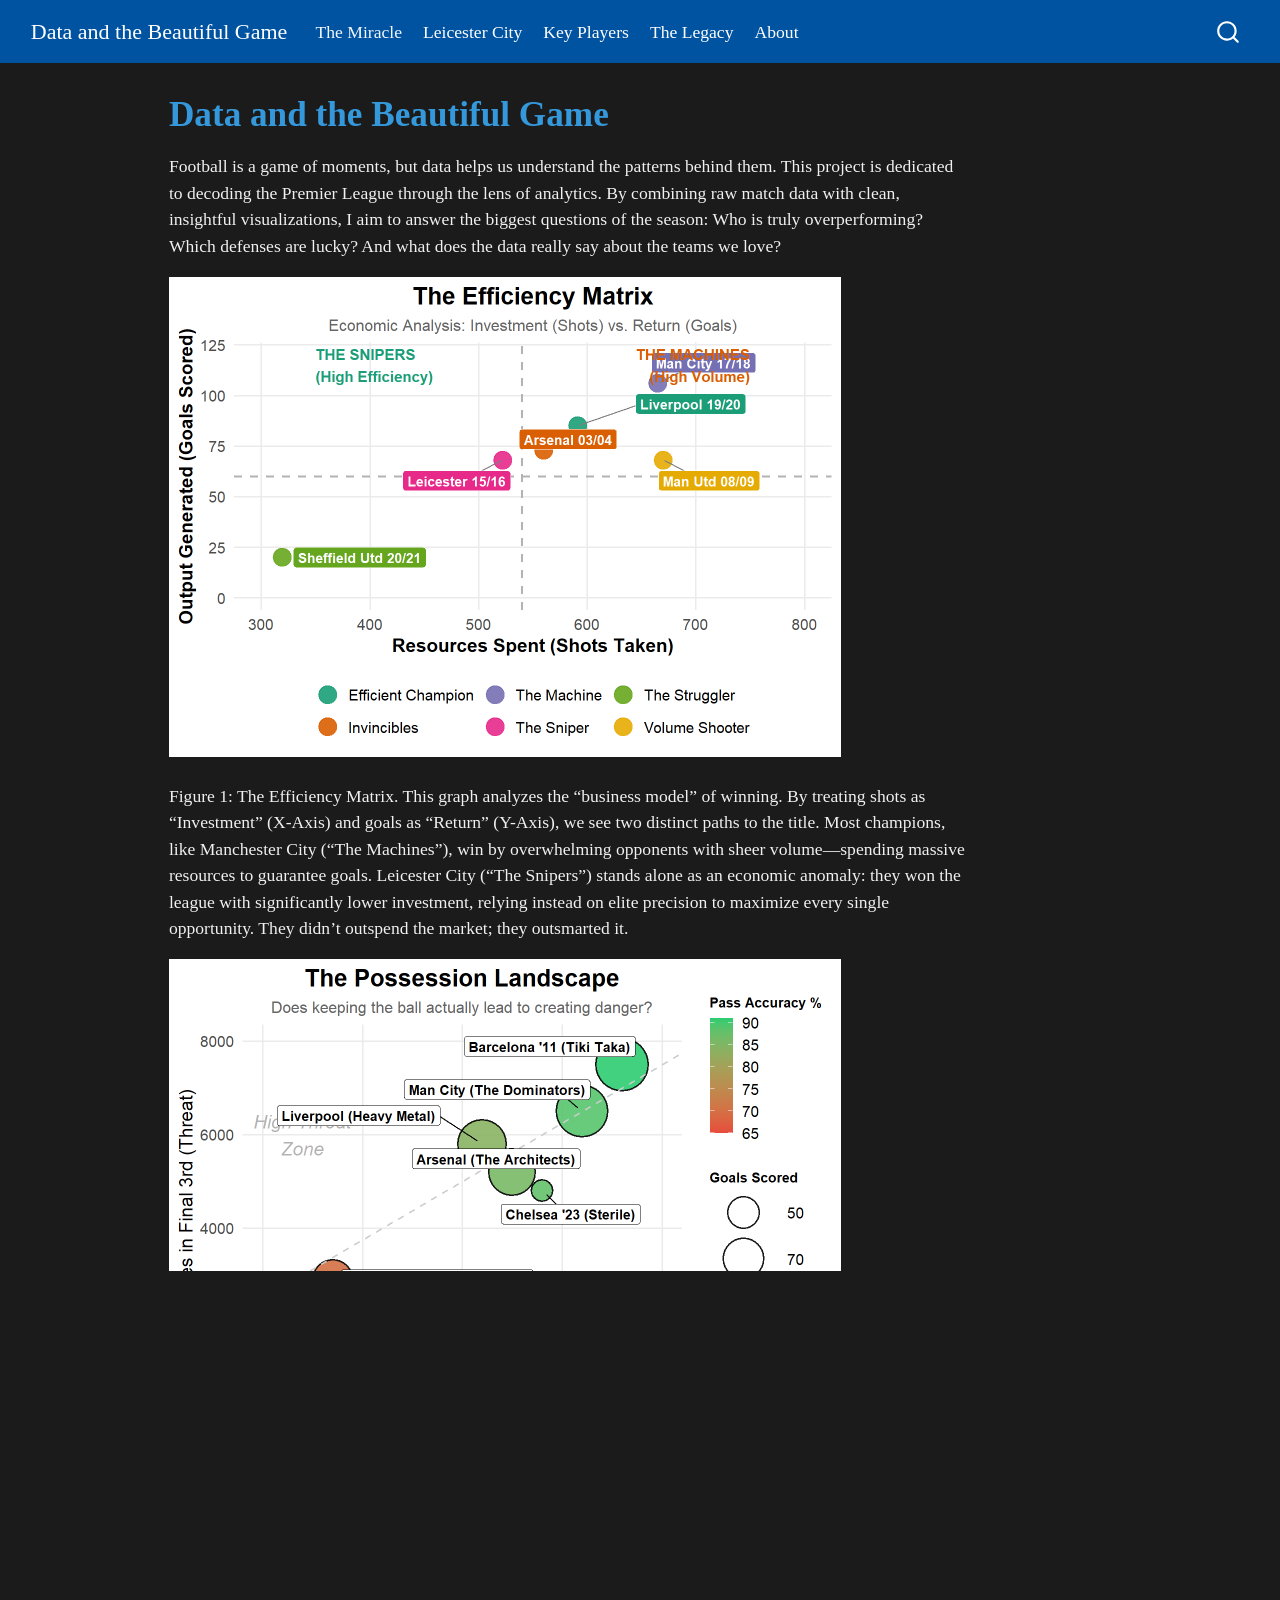
==== index.html @ a7794fb5 "Built site for gh-pages" ====
<!DOCTYPE html>
<html xmlns="http://www.w3.org/1999/xhtml" lang="en" xml:lang="en"><head>

<meta charset="utf-8">
<meta name="generator" content="quarto-1.7.32">

<meta name="viewport" content="width=device-width, initial-scale=1.0, user-scalable=yes">


<title>Data and the Beautiful Game</title>
<style>
code{white-space: pre-wrap;}
span.smallcaps{font-variant: small-caps;}
div.columns{display: flex; gap: min(4vw, 1.5em);}
div.column{flex: auto; overflow-x: auto;}
div.hanging-indent{margin-left: 1.5em; text-indent: -1.5em;}
ul.task-list{list-style: none;}
ul.task-list li input[type="checkbox"] {
  width: 0.8em;
  margin: 0 0.8em 0.2em -1em; /* quarto-specific, see https://github.com/quarto-dev/quarto-cli/issues/4556 */ 
  vertical-align: middle;
}
</style>


<script src="site_libs/quarto-nav/quarto-nav.js"></script>
<script src="site_libs/quarto-nav/headroom.min.js"></script>
<script src="site_libs/clipboard/clipboard.min.js"></script>
<script src="site_libs/quarto-search/autocomplete.umd.js"></script>
<script src="site_libs/quarto-search/fuse.min.js"></script>
<script src="site_libs/quarto-search/quarto-search.js"></script>
<meta name="quarto:offset" content="./">
<script src="site_libs/quarto-html/quarto.js" type="module"></script>
<script src="site_libs/quarto-html/tabsets/tabsets.js" type="module"></script>
<script src="site_libs/quarto-html/popper.min.js"></script>
<script src="site_libs/quarto-html/tippy.umd.min.js"></script>
<script src="site_libs/quarto-html/anchor.min.js"></script>
<link href="site_libs/quarto-html/tippy.css" rel="stylesheet">
<link href="site_libs/quarto-html/quarto-syntax-highlighting-dark-2fef5ea3f8957b3e4ecc936fc74692ca.css" rel="stylesheet" id="quarto-text-highlighting-styles">
<script src="site_libs/bootstrap/bootstrap.min.js"></script>
<link href="site_libs/bootstrap/bootstrap-icons.css" rel="stylesheet">
<link href="site_libs/bootstrap/bootstrap-27c6b576c805509423db8bed79d89eeb.min.css" rel="stylesheet" append-hash="true" id="quarto-bootstrap" data-mode="dark">
<script id="quarto-search-options" type="application/json">{
  "location": "navbar",
  "copy-button": false,
  "collapse-after": 3,
  "panel-placement": "end",
  "type": "overlay",
  "limit": 50,
  "keyboard-shortcut": [
    "f",
    "/",
    "s"
  ],
  "show-item-context": false,
  "language": {
    "search-no-results-text": "No results",
    "search-matching-documents-text": "matching documents",
    "search-copy-link-title": "Copy link to search",
    "search-hide-matches-text": "Hide additional matches",
    "search-more-match-text": "more match in this document",
    "search-more-matches-text": "more matches in this document",
    "search-clear-button-title": "Clear",
    "search-text-placeholder": "",
    "search-detached-cancel-button-title": "Cancel",
    "search-submit-button-title": "Submit",
    "search-label": "Search"
  }
}</script>
<link href="site_libs/htmltools-fill-0.5.9/fill.css" rel="stylesheet">

<script src="site_libs/htmlwidgets-1.6.4/htmlwidgets.js"></script>

<script src="site_libs/plotly-binding-4.11.0/plotly.js"></script>

<script src="site_libs/typedarray-0.1/typedarray.min.js"></script>

<script src="site_libs/jquery-3.5.1/jquery.min.js"></script>

<link href="site_libs/crosstalk-1.2.2/css/crosstalk.min.css" rel="stylesheet">

<script src="site_libs/crosstalk-1.2.2/js/crosstalk.min.js"></script>

<link href="site_libs/plotly-htmlwidgets-css-2.11.1/plotly-htmlwidgets.css" rel="stylesheet">

<script src="site_libs/plotly-main-2.11.1/plotly-latest.min.js"></script>



<link rel="stylesheet" href="styles.css">
</head>

<body class="nav-fixed quarto-light">

<div id="quarto-search-results"></div>
  <header id="quarto-header" class="headroom fixed-top">
    <nav class="navbar navbar-expand-lg " data-bs-theme="dark">
      <div class="navbar-container container-fluid">
      <div class="navbar-brand-container mx-auto">
    <a class="navbar-brand" href="./index.html">
    <span class="navbar-title">Data and the Beautiful Game</span>
    </a>
  </div>
            <div id="quarto-search" class="" title="Search"></div>
          <button class="navbar-toggler" type="button" data-bs-toggle="collapse" data-bs-target="#navbarCollapse" aria-controls="navbarCollapse" role="menu" aria-expanded="false" aria-label="Toggle navigation" onclick="if (window.quartoToggleHeadroom) { window.quartoToggleHeadroom(); }">
  <span class="navbar-toggler-icon"></span>
</button>
          <div class="collapse navbar-collapse" id="navbarCollapse">
            <ul class="navbar-nav navbar-nav-scroll me-auto">
  <li class="nav-item">
    <a class="nav-link active" href="./index.html" aria-current="page"> 
<span class="menu-text">The Miracle</span></a>
  </li>  
  <li class="nav-item">
    <a class="nav-link" href="./leicestercity.html"> 
<span class="menu-text">Leicester City</span></a>
  </li>  
  <li class="nav-item">
    <a class="nav-link" href="./keyplayers.html"> 
<span class="menu-text">Key Players</span></a>
  </li>  
  <li class="nav-item">
    <a class="nav-link" href="./legacy.html"> 
<span class="menu-text">The Legacy</span></a>
  </li>  
  <li class="nav-item">
    <a class="nav-link" href="./about.html"> 
<span class="menu-text">About</span></a>
  </li>  
</ul>
          </div> <!-- /navcollapse -->
            <div class="quarto-navbar-tools">
</div>
      </div> <!-- /container-fluid -->
    </nav>
</header>
<!-- content -->
<div id="quarto-content" class="quarto-container page-columns page-rows-contents page-layout-article page-navbar">
<!-- sidebar -->
<!-- margin-sidebar -->
    <div id="quarto-margin-sidebar" class="sidebar margin-sidebar zindex-bottom">
        
    </div>
<!-- main -->
<main class="content" id="quarto-document-content">

<header id="title-block-header" class="quarto-title-block default">
<div class="quarto-title">
<h1 class="title">Data and the Beautiful Game</h1>
</div>



<div class="quarto-title-meta">

    
  
    
  </div>
  


</header>


<p>Football is a game of moments, but data helps us understand the patterns behind them. This project is dedicated to decoding the Premier League through the lens of analytics. By combining raw match data with clean, insightful visualizations, I aim to answer the biggest questions of the season: Who is truly overperforming? Which defenses are lucky? And what does the data really say about the teams we love?</p>
<div class="cell">
<div class="cell-output-display">
<div>
<figure class="figure">
<p><img src="index_files/figure-html/unnamed-chunk-1-1.png" class="img-fluid figure-img" width="672"></p>
</figure>
</div>
</div>
</div>
<p>Figure 1: The Efficiency Matrix. This graph analyzes the “business model” of winning. By treating shots as “Investment” (X-Axis) and goals as “Return” (Y-Axis), we see two distinct paths to the title. Most champions, like Manchester City (“The Machines”), win by overwhelming opponents with sheer volume—spending massive resources to guarantee goals. Leicester City (“The Snipers”) stands alone as an economic anomaly: they won the league with significantly lower investment, relying instead on elite precision to maximize every single opportunity. They didn’t outspend the market; they outsmarted it.</p>
<div class="cell">
<div class="cell-output-display">
<div>
<figure class="figure">
<p><img src="index_files/figure-html/unnamed-chunk-2-1.png" class="img-fluid figure-img" width="672"></p>
</figure>
</div>
</div>
</div>
<p>Most top teams, like Man City and Barcelona, cluster in the top-right, using massive possession to suffocate opponents. But look at Leicester City alone in the bottom-left: they are the ultimate anomaly. Despite having the low possession and pass accuracy (shown in orange), their goal tally is massive. They didn’t waste time passing sideways; they bypassed the midfield entirely, proving that in 2016, speed killed possession.</p>
<div class="cell">
<div class="cell-output-display">
<div class="plotly html-widget html-fill-item" id="htmlwidget-1c8ea6eee0bcddbd4c75" style="width:100%;height:464px;"></div>
<script type="application/json" data-for="htmlwidget-1c8ea6eee0bcddbd4c75">{"x":{"data":[{"x":[0,80,80,0,0],"y":[0,0,120,120,0],"text":"","type":"scatter","mode":"lines","line":{"width":1.8897637795275593,"color":"rgba(102,102,102,1)","dash":"solid"},"fill":"toself","fillcolor":"rgba(27,27,27,1)","hoveron":"fills","showlegend":false,"xaxis":"x","yaxis":"y","hoverinfo":"text","frame":null},{"x":[0,80,80,0,0],"y":[0,0,120,120,0],"text":"","type":"scatter","mode":"lines","line":{"width":1.8897637795275593,"color":"rgba(102,102,102,1)","dash":"solid"},"fill":"toself","fillcolor":"rgba(27,27,27,1)","hoveron":"fills","showlegend":false,"xaxis":"x2","yaxis":"y","hoverinfo":"text","frame":null},{"x":[0,80,80,0,0],"y":[0,0,120,120,0],"text":"","type":"scatter","mode":"lines","line":{"width":1.8897637795275593,"color":"rgba(102,102,102,1)","dash":"solid"},"fill":"toself","fillcolor":"rgba(27,27,27,1)","hoveron":"fills","showlegend":false,"xaxis":"x3","yaxis":"y","hoverinfo":"text","frame":null},{"showlegend":false,"xaxis":"x","yaxis":"y","hoverinfo":"text","mode":"","frame":null},{"showlegend":false,"xaxis":"x2","yaxis":"y","hoverinfo":"text","mode":"","frame":null},{"showlegend":false,"xaxis":"x3","yaxis":"y","hoverinfo":"text","mode":"","frame":null},{"x":[40],"y":[60],"text":"","type":"scatter","mode":"markers","marker":{"autocolorscale":false,"color":"rgba(102,102,102,1)","opacity":1,"size":3.7795275590551185,"symbol":"circle","line":{"width":1.8897637795275593,"color":"rgba(102,102,102,1)"}},"hoveron":"points","showlegend":false,"xaxis":"x","yaxis":"y","hoverinfo":"text","frame":null},{"x":[40],"y":[60],"text":"","type":"scatter","mode":"markers","marker":{"autocolorscale":false,"color":"rgba(102,102,102,1)","opacity":1,"size":3.7795275590551185,"symbol":"circle","line":{"width":1.8897637795275593,"color":"rgba(102,102,102,1)"}},"hoveron":"points","showlegend":false,"xaxis":"x2","yaxis":"y","hoverinfo":"text","frame":null},{"x":[40],"y":[60],"text":"","type":"scatter","mode":"markers","marker":{"autocolorscale":false,"color":"rgba(102,102,102,1)","opacity":1,"size":3.7795275590551185,"symbol":"circle","line":{"width":1.8897637795275593,"color":"rgba(102,102,102,1)"}},"hoveron":"points","showlegend":false,"xaxis":"x3","yaxis":"y","hoverinfo":"text","frame":null},{"x":[0,80],"y":[60,60],"text":"","type":"scatter","mode":"lines","line":{"width":1.8897637795275593,"color":"rgba(102,102,102,1)","dash":"solid"},"hoveron":"points","showlegend":false,"xaxis":"x","yaxis":"y","hoverinfo":"text","frame":null},{"x":[0,80],"y":[60,60],"text":"","type":"scatter","mode":"lines","line":{"width":1.8897637795275593,"color":"rgba(102,102,102,1)","dash":"solid"},"hoveron":"points","showlegend":false,"xaxis":"x2","yaxis":"y","hoverinfo":"text","frame":null},{"x":[0,80],"y":[60,60],"text":"","type":"scatter","mode":"lines","line":{"width":1.8897637795275593,"color":"rgba(102,102,102,1)","dash":"solid"},"hoveron":"points","showlegend":false,"xaxis":"x3","yaxis":"y","hoverinfo":"text","frame":null},{"x":[18,18],"y":[102,120],"text":"","type":"scatter","mode":"lines","line":{"width":1.8897637795275593,"color":"rgba(102,102,102,1)","dash":"solid"},"hoveron":"points","showlegend":false,"xaxis":"x","yaxis":"y","hoverinfo":"text","frame":null},{"x":[18,18],"y":[102,120],"text":"","type":"scatter","mode":"lines","line":{"width":1.8897637795275593,"color":"rgba(102,102,102,1)","dash":"solid"},"hoveron":"points","showlegend":false,"xaxis":"x2","yaxis":"y","hoverinfo":"text","frame":null},{"x":[18,18],"y":[102,120],"text":"","type":"scatter","mode":"lines","line":{"width":1.8897637795275593,"color":"rgba(102,102,102,1)","dash":"solid"},"hoveron":"points","showlegend":false,"xaxis":"x3","yaxis":"y","hoverinfo":"text","frame":null},{"x":[18,62],"y":[102,102],"text":"","type":"scatter","mode":"lines","line":{"width":1.8897637795275593,"color":"rgba(102,102,102,1)","dash":"solid"},"hoveron":"points","showlegend":false,"xaxis":"x","yaxis":"y","hoverinfo":"text","frame":null},{"x":[18,62],"y":[102,102],"text":"","type":"scatter","mode":"lines","line":{"width":1.8897637795275593,"color":"rgba(102,102,102,1)","dash":"solid"},"hoveron":"points","showlegend":false,"xaxis":"x2","yaxis":"y","hoverinfo":"text","frame":null},{"x":[18,62],"y":[102,102],"text":"","type":"scatter","mode":"lines","line":{"width":1.8897637795275593,"color":"rgba(102,102,102,1)","dash":"solid"},"hoveron":"points","showlegend":false,"xaxis":"x3","yaxis":"y","hoverinfo":"text","frame":null},{"x":[62,62],"y":[102,120],"text":"","type":"scatter","mode":"lines","line":{"width":1.8897637795275593,"color":"rgba(102,102,102,1)","dash":"solid"},"hoveron":"points","showlegend":false,"xaxis":"x","yaxis":"y","hoverinfo":"text","frame":null},{"x":[62,62],"y":[102,120],"text":"","type":"scatter","mode":"lines","line":{"width":1.8897637795275593,"color":"rgba(102,102,102,1)","dash":"solid"},"hoveron":"points","showlegend":false,"xaxis":"x2","yaxis":"y","hoverinfo":"text","frame":null},{"x":[62,62],"y":[102,120],"text":"","type":"scatter","mode":"lines","line":{"width":1.8897637795275593,"color":"rgba(102,102,102,1)","dash":"solid"},"hoveron":"points","showlegend":false,"xaxis":"x3","yaxis":"y","hoverinfo":"text","frame":null},{"x":[40],"y":[108],"text":"","type":"scatter","mode":"markers","marker":{"autocolorscale":false,"color":"rgba(102,102,102,1)","opacity":1,"size":3.7795275590551185,"symbol":"circle","line":{"width":1.8897637795275593,"color":"rgba(102,102,102,1)"}},"hoveron":"points","showlegend":false,"xaxis":"x","yaxis":"y","hoverinfo":"text","frame":null},{"x":[40],"y":[108],"text":"","type":"scatter","mode":"markers","marker":{"autocolorscale":false,"color":"rgba(102,102,102,1)","opacity":1,"size":3.7795275590551185,"symbol":"circle","line":{"width":1.8897637795275593,"color":"rgba(102,102,102,1)"}},"hoveron":"points","showlegend":false,"xaxis":"x2","yaxis":"y","hoverinfo":"text","frame":null},{"x":[40],"y":[108],"text":"","type":"scatter","mode":"markers","marker":{"autocolorscale":false,"color":"rgba(102,102,102,1)","opacity":1,"size":3.7795275590551185,"symbol":"circle","line":{"width":1.8897637795275593,"color":"rgba(102,102,102,1)"}},"hoveron":"points","showlegend":false,"xaxis":"x3","yaxis":"y","hoverinfo":"text","frame":null},{"x":[18,18],"y":[0,18],"text":"","type":"scatter","mode":"lines","line":{"width":1.8897637795275593,"color":"rgba(102,102,102,1)","dash":"solid"},"hoveron":"points","showlegend":false,"xaxis":"x","yaxis":"y","hoverinfo":"text","frame":null},{"x":[18,18],"y":[0,18],"text":"","type":"scatter","mode":"lines","line":{"width":1.8897637795275593,"color":"rgba(102,102,102,1)","dash":"solid"},"hoveron":"points","showlegend":false,"xaxis":"x2","yaxis":"y","hoverinfo":"text","frame":null},{"x":[18,18],"y":[0,18],"text":"","type":"scatter","mode":"lines","line":{"width":1.8897637795275593,"color":"rgba(102,102,102,1)","dash":"solid"},"hoveron":"points","showlegend":false,"xaxis":"x3","yaxis":"y","hoverinfo":"text","frame":null},{"x":[18,62],"y":[18,18],"text":"","type":"scatter","mode":"lines","line":{"width":1.8897637795275593,"color":"rgba(102,102,102,1)","dash":"solid"},"hoveron":"points","showlegend":false,"xaxis":"x","yaxis":"y","hoverinfo":"text","frame":null},{"x":[18,62],"y":[18,18],"text":"","type":"scatter","mode":"lines","line":{"width":1.8897637795275593,"color":"rgba(102,102,102,1)","dash":"solid"},"hoveron":"points","showlegend":false,"xaxis":"x2","yaxis":"y","hoverinfo":"text","frame":null},{"x":[18,62],"y":[18,18],"text":"","type":"scatter","mode":"lines","line":{"width":1.8897637795275593,"color":"rgba(102,102,102,1)","dash":"solid"},"hoveron":"points","showlegend":false,"xaxis":"x3","yaxis":"y","hoverinfo":"text","frame":null},{"x":[62,62],"y":[0,18],"text":"","type":"scatter","mode":"lines","line":{"width":1.8897637795275593,"color":"rgba(102,102,102,1)","dash":"solid"},"hoveron":"points","showlegend":false,"xaxis":"x","yaxis":"y","hoverinfo":"text","frame":null},{"x":[62,62],"y":[0,18],"text":"","type":"scatter","mode":"lines","line":{"width":1.8897637795275593,"color":"rgba(102,102,102,1)","dash":"solid"},"hoveron":"points","showlegend":false,"xaxis":"x2","yaxis":"y","hoverinfo":"text","frame":null},{"x":[62,62],"y":[0,18],"text":"","type":"scatter","mode":"lines","line":{"width":1.8897637795275593,"color":"rgba(102,102,102,1)","dash":"solid"},"hoveron":"points","showlegend":false,"xaxis":"x3","yaxis":"y","hoverinfo":"text","frame":null},{"x":[40],"y":[12],"text":"","type":"scatter","mode":"markers","marker":{"autocolorscale":false,"color":"rgba(102,102,102,1)","opacity":1,"size":3.7795275590551185,"symbol":"circle","line":{"width":1.8897637795275593,"color":"rgba(102,102,102,1)"}},"hoveron":"points","showlegend":false,"xaxis":"x","yaxis":"y","hoverinfo":"text","frame":null},{"x":[40],"y":[12],"text":"","type":"scatter","mode":"markers","marker":{"autocolorscale":false,"color":"rgba(102,102,102,1)","opacity":1,"size":3.7795275590551185,"symbol":"circle","line":{"width":1.8897637795275593,"color":"rgba(102,102,102,1)"}},"hoveron":"points","showlegend":false,"xaxis":"x2","yaxis":"y","hoverinfo":"text","frame":null},{"x":[40],"y":[12],"text":"","type":"scatter","mode":"markers","marker":{"autocolorscale":false,"color":"rgba(102,102,102,1)","opacity":1,"size":3.7795275590551185,"symbol":"circle","line":{"width":1.8897637795275593,"color":"rgba(102,102,102,1)"}},"hoveron":"points","showlegend":false,"xaxis":"x3","yaxis":"y","hoverinfo":"text","frame":null},{"x":[30,30],"y":[114,120],"text":"","type":"scatter","mode":"lines","line":{"width":1.8897637795275593,"color":"rgba(102,102,102,1)","dash":"solid"},"hoveron":"points","showlegend":false,"xaxis":"x","yaxis":"y","hoverinfo":"text","frame":null},{"x":[30,30],"y":[114,120],"text":"","type":"scatter","mode":"lines","line":{"width":1.8897637795275593,"color":"rgba(102,102,102,1)","dash":"solid"},"hoveron":"points","showlegend":false,"xaxis":"x2","yaxis":"y","hoverinfo":"text","frame":null},{"x":[30,30],"y":[114,120],"text":"","type":"scatter","mode":"lines","line":{"width":1.8897637795275593,"color":"rgba(102,102,102,1)","dash":"solid"},"hoveron":"points","showlegend":false,"xaxis":"x3","yaxis":"y","hoverinfo":"text","frame":null},{"x":[30,50],"y":[114,114],"text":"","type":"scatter","mode":"lines","line":{"width":1.8897637795275593,"color":"rgba(102,102,102,1)","dash":"solid"},"hoveron":"points","showlegend":false,"xaxis":"x","yaxis":"y","hoverinfo":"text","frame":null},{"x":[30,50],"y":[114,114],"text":"","type":"scatter","mode":"lines","line":{"width":1.8897637795275593,"color":"rgba(102,102,102,1)","dash":"solid"},"hoveron":"points","showlegend":false,"xaxis":"x2","yaxis":"y","hoverinfo":"text","frame":null},{"x":[30,50],"y":[114,114],"text":"","type":"scatter","mode":"lines","line":{"width":1.8897637795275593,"color":"rgba(102,102,102,1)","dash":"solid"},"hoveron":"points","showlegend":false,"xaxis":"x3","yaxis":"y","hoverinfo":"text","frame":null},{"x":[50,50],"y":[114,120],"text":"","type":"scatter","mode":"lines","line":{"width":1.8897637795275593,"color":"rgba(102,102,102,1)","dash":"solid"},"hoveron":"points","showlegend":false,"xaxis":"x","yaxis":"y","hoverinfo":"text","frame":null},{"x":[50,50],"y":[114,120],"text":"","type":"scatter","mode":"lines","line":{"width":1.8897637795275593,"color":"rgba(102,102,102,1)","dash":"solid"},"hoveron":"points","showlegend":false,"xaxis":"x2","yaxis":"y","hoverinfo":"text","frame":null},{"x":[50,50],"y":[114,120],"text":"","type":"scatter","mode":"lines","line":{"width":1.8897637795275593,"color":"rgba(102,102,102,1)","dash":"solid"},"hoveron":"points","showlegend":false,"xaxis":"x3","yaxis":"y","hoverinfo":"text","frame":null},{"x":[30,30],"y":[0,6],"text":"","type":"scatter","mode":"lines","line":{"width":1.8897637795275593,"color":"rgba(102,102,102,1)","dash":"solid"},"hoveron":"points","showlegend":false,"xaxis":"x","yaxis":"y","hoverinfo":"text","frame":null},{"x":[30,30],"y":[0,6],"text":"","type":"scatter","mode":"lines","line":{"width":1.8897637795275593,"color":"rgba(102,102,102,1)","dash":"solid"},"hoveron":"points","showlegend":false,"xaxis":"x2","yaxis":"y","hoverinfo":"text","frame":null},{"x":[30,30],"y":[0,6],"text":"","type":"scatter","mode":"lines","line":{"width":1.8897637795275593,"color":"rgba(102,102,102,1)","dash":"solid"},"hoveron":"points","showlegend":false,"xaxis":"x3","yaxis":"y","hoverinfo":"text","frame":null},{"x":[30,50],"y":[6,6],"text":"","type":"scatter","mode":"lines","line":{"width":1.8897637795275593,"color":"rgba(102,102,102,1)","dash":"solid"},"hoveron":"points","showlegend":false,"xaxis":"x","yaxis":"y","hoverinfo":"text","frame":null},{"x":[30,50],"y":[6,6],"text":"","type":"scatter","mode":"lines","line":{"width":1.8897637795275593,"color":"rgba(102,102,102,1)","dash":"solid"},"hoveron":"points","showlegend":false,"xaxis":"x2","yaxis":"y","hoverinfo":"text","frame":null},{"x":[30,50],"y":[6,6],"text":"","type":"scatter","mode":"lines","line":{"width":1.8897637795275593,"color":"rgba(102,102,102,1)","dash":"solid"},"hoveron":"points","showlegend":false,"xaxis":"x3","yaxis":"y","hoverinfo":"text","frame":null},{"x":[50,50],"y":[0,6],"text":"","type":"scatter","mode":"lines","line":{"width":1.8897637795275593,"color":"rgba(102,102,102,1)","dash":"solid"},"hoveron":"points","showlegend":false,"xaxis":"x","yaxis":"y","hoverinfo":"text","frame":null},{"x":[50,50],"y":[0,6],"text":"","type":"scatter","mode":"lines","line":{"width":1.8897637795275593,"color":"rgba(102,102,102,1)","dash":"solid"},"hoveron":"points","showlegend":false,"xaxis":"x2","yaxis":"y","hoverinfo":"text","frame":null},{"x":[50,50],"y":[0,6],"text":"","type":"scatter","mode":"lines","line":{"width":1.8897637795275593,"color":"rgba(102,102,102,1)","dash":"solid"},"hoveron":"points","showlegend":false,"xaxis":"x3","yaxis":"y","hoverinfo":"text","frame":null},{"x":[36,44,44,36,36],"y":[120,120,122,122,120],"text":"","type":"scatter","mode":"lines","line":{"width":1.8897637795275593,"color":"rgba(102,102,102,1)","dash":"solid"},"fill":"toself","fillcolor":"rgba(27,27,27,1)","hoveron":"fills","showlegend":false,"xaxis":"x","yaxis":"y","hoverinfo":"text","frame":null},{"x":[36,44,44,36,36],"y":[120,120,122,122,120],"text":"","type":"scatter","mode":"lines","line":{"width":1.8897637795275593,"color":"rgba(102,102,102,1)","dash":"solid"},"fill":"toself","fillcolor":"rgba(27,27,27,1)","hoveron":"fills","showlegend":false,"xaxis":"x2","yaxis":"y","hoverinfo":"text","frame":null},{"x":[36,44,44,36,36],"y":[120,120,122,122,120],"text":"","type":"scatter","mode":"lines","line":{"width":1.8897637795275593,"color":"rgba(102,102,102,1)","dash":"solid"},"fill":"toself","fillcolor":"rgba(27,27,27,1)","hoveron":"fills","showlegend":false,"xaxis":"x3","yaxis":"y","hoverinfo":"text","frame":null},{"x":[36,44,44,36,36],"y":[-2,-2,0,0,-2],"text":"","type":"scatter","mode":"lines","line":{"width":1.8897637795275593,"color":"rgba(102,102,102,1)","dash":"solid"},"fill":"toself","fillcolor":"rgba(27,27,27,1)","hoveron":"fills","showlegend":false,"xaxis":"x","yaxis":"y","hoverinfo":"text","frame":null},{"x":[36,44,44,36,36],"y":[-2,-2,0,0,-2],"text":"","type":"scatter","mode":"lines","line":{"width":1.8897637795275593,"color":"rgba(102,102,102,1)","dash":"solid"},"fill":"toself","fillcolor":"rgba(27,27,27,1)","hoveron":"fills","showlegend":false,"xaxis":"x2","yaxis":"y","hoverinfo":"text","frame":null},{"x":[36,44,44,36,36],"y":[-2,-2,0,0,-2],"text":"","type":"scatter","mode":"lines","line":{"width":1.8897637795275593,"color":"rgba(102,102,102,1)","dash":"solid"},"fill":"toself","fillcolor":"rgba(27,27,27,1)","hoveron":"fills","showlegend":false,"xaxis":"x3","yaxis":"y","hoverinfo":"text","frame":null},{"x":[54.627598094689617,10.278631872467706,null,null,31.967571180877314,65.784145166692497,79.232694144353218,null,77.604389298651085,57.108291530259834,13.975102520301924,28.976269381272381,65.754902108478447,43.26010664484928,55.079926822905342,52.870919722264681,35.624803099562079,24.824446301615332,null,50.623934478839836,29.090083952316352,41.111405886714508,null,47.13287167684436,74.495086804978229,52.311893232498136,52.477779115202821,31.981659550340122,60.556608573624672,82.235325951849333,61.601683221953543,65.240472067342182,42.870104102201921,34.258795211292757,13.438339115612848,26.982695146491299,null,null,53.555417428586836,55.110381795991607,null,null,40.216540370759823,-0.9421648687256905,71.103099071660978,82.715377018889967,40.885234411232958,34.702052960511438,50.987726035063872,37.66994384929626,53.534407779257009,46.888525514469045,55.797906558566218,40.854714196955676,47.335626066524704,51.668209054972408,41.03940407867907,34.761218379985429,null,56.034515186421629,41.784078160809706,null,22.185000229082252,48.879972308821486,63.772124981740248,23.862870150271849,34.786633558810195,53.852212079335452,24.737201746248676,26.392412881715135,9.7928737235383849,65.826567436007792,18.463408785040897,49.930709607068877,29.158341325389049,69.180570998357581,25.040450303674259,35.110935297524627,75.955967624154795,59.094573517591719,38.724548284918747,59.659747269223224,69.179516781461672,null,27.329813439810724,7.6039235068846622,60.71842750839533,null,39.029031094023516,72.606530343319008,57.805027674192843,56.654438930109208,55.987011444606679,49.105267960899546,36.131897653423437,29.895350493690675,46.692478580763947,50.134963252203967,50.434817735185646,46.872551646350423,56.657260491815201,16.572045374600023,40.717870337788234,35.011817140759781,63.473927315752107,34.353490878376235,60.584048317222546,61.161976779216388,37.644263781480724,35.063873164197062,49.386236342765194,58.867946498226232,27.965698085140467,65.051090044279505,37.134305600948295,73.751895026003154,43.067849175828421,67.56014833565041,7.320030845573136,82.239642577602751,46.980120984512865,68.287027153529166,42.738204510589263,null,77.182192877041388,67.29857679666803,79.646263946512292,39.441151024108692,7.9719331276656291,11.775520766186418,39.213497818392597,null,40.763195692404764,45.407037241568219,null,29.992228619569211,61.712219286777255,57.187525779182138,76.993452005743052,55.395804141066534,30.024784393530382,55.93499696509646,62.701258361554807,4.8696839758174235,null,null,56.712052445721987,68.9270720642008,51.555344310218111,42.725278810965797,60.556189949629477,57.92626138057355,31.009114203733237,72.945455724875217,82.542816120878669,null,52.66760790133003,27.278632674298418,64.526443019834645,37.081024796131757,58.533797531631322,53.184108576180869,null,40.14792293674018,38.143830037274526,81.232448754048349,15.856360606246469,24.191463609007442,35.439776716425712,68.660103201052209,24.548185774347324,76.674525127616207,69.381955981461402,7.3932452704358198,33.926774602069116,58.850131793736445,68.975448704598051,51.841998729432419,72.328040147831302,66.370528660566293,30.367600848392442,55.451024945013472,47.687742344231161,56.7087703324339,null,null,63.792339256142583,45.055032142941378,59.20558332826652,25.046534979618428,76.895003849178124,62.959896157273612,78.055259832505755,60.194010813781347,62.691488426013478,28.564094019916674,22.36361944302913,39.185485418719438,23.279527401439687,64.275378093600793],"y":[54.31174250375048,50.059829514912913,25.710469730004093,54.853715408968945,72.233293293355786,37.512858325833371,53.025983431535074,39.153987643351073,59.530248405155675,33.886795141159439,32.859988590596835,40.230919962126045,48.590101011908288,54.570584384787658,74.567053314824122,24.15621091739601,20.762737389094038,82.612181267296378,77.889902248459634,8.8912576657370437,57.385305594070914,11.61207327311056,52.01076157034467,33.669274651921405,60.73874392729644,37.825065527851066,53.826166952714246,34.894697838845005,84.19161452424072,42.290118718428275,42.989807607400643,68.900236633738885,54.956063385966331,42.150250752020682,38.754175438356583,45.314389883772471,35.534724679709477,41.345068031968012,43.174337281415141,31.847238291762757,47.386784776331403,27.366033755343892,14.060644050531554,36.731089555437698,29.676540980078912,63.043953945557774,46.409570817608291,30.280463933032667,63.391812174630125,58.895424408169269,12.974779548828835,56.953215502782271,34.868192854128779,53.535112905360265,70.317982047907776,39.984748240455758,42.606867357657364,64.448851170659665,47.614976066120938,75.101443746196864,5.7763804883484795,57.744281090831834,52.478195631126383,25.746326985890324,75.356944394833448,69.417864208042346,46.36161135976495,69.898049851881353,40.644093172398271,51.368711634573444,72.768855888869638,26.454130805099858,43.768932136871669,56.601038774300065,51.574693334828183,37.52541967251927,44.636706921201977,44.496258702638492,55.694493903041845,38.256257792152439,10.159287835072085,58.090280836104924,39.963649321297154,57.345146778016961,62.020018617951862,49.468592786114499,22.878986011814291,37.010019708509816,40.663975948066245,34.048368738171931,57.160188370715517,11.047352746144945,72.800421809230727,44.030287977998874,41.316977780690785,27.571326986591494,40.580924000672489,18.125985908559603,46.392612090739448,73.194753537813625,58.177966528267682,43.525573805003376,45.876697814702325,15.940911687000796,44.666530139735158,61.808310119012582,51.132183463075705,58.035624095597349,70.367815024201562,68.325527927935568,57.084930195462746,4.4161609916586997,65.674407895816572,26.075936038341329,24.046805153331292,46.325379125171587,53.499404213873078,49.289034120010754,49.981883547984481,31.334890837461739,51.938838157644476,50.129333292664015,54.759813950003469,28.223278445030534,29.145578699379378,38.502295349180201,20.563446614213444,61.700734147841985,25.50957568132646,51.28983102462626,33.777139007218672,27.192083490174468,21.67512846808911,42.339159157269201,54.960579021445696,28.254444347021614,27.874611440476983,56.626826059413816,54.164364256672201,14.571709619265626,62.221443838263326,43.876319266015088,78.286376567555308,46.874905842958249,63.477565457201159,43.932464686532761,49.433441064846789,74.870524796479614,48.66794201342389,53.765611956743278,53.316365328021057,48.447130597012823,25.862712321191047,43.618279734292067,65.832176104246784,6.2276478076892943,-0.40587091813230813,57.239304440862313,61.217157547855606,34.353932274388733,57.271940752515377,65.270008050768766,32.42387745656837,63.063372668841595,30.664508022240728,22.833241549493412,96.57020508422903,31.877639262282329,30.632641049769774,26.727437829000376,29.036482834294119,82.06890886037452,5.7205029956471876,50.298174820841965,61.712999309981889,72.452060980356777,53.110948737407639,62.168762342693633,59.018587470549598,43.887346178936504,50.47513430636311,57.443068928615801,20.448895067767854,29.34354562068112,37.208672155735947,76.593000974226953,40.63178130304712,41.821761501050574,31.400892856353646,58.460512478745365,53.210027993166122,45.520713712371162,43.610301996421548,40.422263290395222,64.861273413559886,28.070384571217655,42.195660503182559,57.519224812220358,45.651676849673208,53.588070473343357],"text":["<b> Center Back <\/b><br> Action: Tackle <br> Minute: 31 '<br> Location: 54.3 , 54.6","<b> Midfielder <\/b><br> Action: Tackle <br> Minute: 84 '<br> Location: 50.1 , 10.3","<b> Winger <\/b><br> Action: Interception <br> Minute: 36 '<br> Location: 25.7 , 94.9","<b> Midfielder <\/b><br> Action: Recovery <br> Minute: 27 '<br> Location: 54.9 , 107.3","<b> Midfielder <\/b><br> Action: Interception <br> Minute: 58 '<br> Location: 72.2 , 32","<b> Winger <\/b><br> Action: Interception <br> Minute: 3 '<br> Location: 37.5 , 65.8","<b> Midfielder <\/b><br> Action: Block <br> Minute: 87 '<br> Location: 53 , 79.2","<b> Full Back <\/b><br> Action: Interception <br> Minute: 81 '<br> Location: 39.2 , 84.9","<b> Winger <\/b><br> Action: Block <br> Minute: 32 '<br> Location: 59.5 , 77.6","<b> Midfielder <\/b><br> Action: Recovery <br> Minute: 28 '<br> Location: 33.9 , 57.1","<b> Winger <\/b><br> Action: Recovery <br> Minute: 36 '<br> Location: 32.9 , 14","<b> Center Back <\/b><br> Action: Recovery <br> Minute: 29 '<br> Location: 40.2 , 29","<b> Winger <\/b><br> Action: Interception <br> Minute: 32 '<br> Location: 48.6 , 65.8","<b> Winger <\/b><br> Action: Tackle <br> Minute: 10 '<br> Location: 54.6 , 43.3","<b> Winger <\/b><br> Action: Block <br> Minute: 78 '<br> Location: 74.6 , 55.1","<b> Full Back <\/b><br> Action: Recovery <br> Minute: 78 '<br> Location: 24.2 , 52.9","<b> Winger <\/b><br> Action: Block <br> Minute: 61 '<br> Location: 20.8 , 35.6","<b> Winger <\/b><br> Action: Recovery <br> Minute: 2 '<br> Location: 82.6 , 24.8","<b> Center Back <\/b><br> Action: Interception <br> Minute: 13 '<br> Location: 77.9 , 89.8","<b> Midfielder <\/b><br> Action: Interception <br> Minute: 47 '<br> Location: 8.9 , 50.6","<b> Full Back <\/b><br> Action: Tackle <br> Minute: 13 '<br> Location: 57.4 , 29.1","<b> Winger <\/b><br> Action: Recovery <br> Minute: 44 '<br> Location: 11.6 , 41.1","<b> Midfielder <\/b><br> Action: Tackle <br> Minute: 29 '<br> Location: 52 , 120.7","<b> Midfielder <\/b><br> Action: Recovery <br> Minute: 55 '<br> Location: 33.7 , 47.1","<b> Midfielder <\/b><br> Action: Interception <br> Minute: 87 '<br> Location: 60.7 , 74.5","<b> Full Back <\/b><br> Action: Tackle <br> Minute: 61 '<br> Location: 37.8 , 52.3","<b> Full Back <\/b><br> Action: Recovery <br> Minute: 89 '<br> Location: 53.8 , 52.5","<b> Center Back <\/b><br> Action: Tackle <br> Minute: 38 '<br> Location: 34.9 , 32","<b> Winger <\/b><br> Action: Interception <br> Minute: 70 '<br> Location: 84.2 , 60.6","<b> Midfielder <\/b><br> Action: Tackle <br> Minute: 17 '<br> Location: 42.3 , 82.2","<b> Center Back <\/b><br> Action: Recovery <br> Minute: 12 '<br> Location: 43 , 61.6","<b> Midfielder <\/b><br> Action: Block <br> Minute: 83 '<br> Location: 68.9 , 65.2","<b> Winger <\/b><br> Action: Tackle <br> Minute: 55 '<br> Location: 55 , 42.9","<b> Center Back <\/b><br> Action: Interception <br> Minute: 17 '<br> Location: 42.2 , 34.3","<b> Midfielder <\/b><br> Action: Tackle <br> Minute: 57 '<br> Location: 38.8 , 13.4","<b> Winger <\/b><br> Action: Tackle <br> Minute: 89 '<br> Location: 45.3 , 27","<b> Midfielder <\/b><br> Action: Recovery <br> Minute: 34 '<br> Location: 35.5 , 96.6","<b> Winger <\/b><br> Action: Block <br> Minute: 3 '<br> Location: 41.3 , 83.3","<b> Center Back <\/b><br> Action: Block <br> Minute: 67 '<br> Location: 43.2 , 53.6","<b> Full Back <\/b><br> Action: Interception <br> Minute: 48 '<br> Location: 31.8 , 55.1","<b> Midfielder <\/b><br> Action: Interception <br> Minute: 9 '<br> Location: 47.4 , 83.6","<b> Center Back <\/b><br> Action: Interception <br> Minute: 12 '<br> Location: 27.4 , 86.1","<b> Winger <\/b><br> Action: Interception <br> Minute: 15 '<br> Location: 14.1 , 40.2","<b> Center Back <\/b><br> Action: Block <br> Minute: 28 '<br> Location: 36.7 , -0.9","<b> Midfielder <\/b><br> Action: Interception <br> Minute: 47 '<br> Location: 29.7 , 71.1","<b> Winger <\/b><br> Action: Block <br> Minute: 86 '<br> Location: 63 , 82.7","<b> Center Back <\/b><br> Action: Recovery <br> Minute: 48 '<br> Location: 46.4 , 40.9","<b> Center Back <\/b><br> Action: Recovery <br> Minute: 89 '<br> Location: 30.3 , 34.7","<b> Center Back <\/b><br> Action: Recovery <br> Minute: 62 '<br> Location: 63.4 , 51","<b> Full Back <\/b><br> Action: Block <br> Minute: 2 '<br> Location: 58.9 , 37.7","<b> Full Back <\/b><br> Action: Interception <br> Minute: 49 '<br> Location: 13 , 53.5","<b> Winger <\/b><br> Action: Tackle <br> Minute: 44 '<br> Location: 57 , 46.9","<b> Center Back <\/b><br> Action: Tackle <br> Minute: 17 '<br> Location: 34.9 , 55.8","<b> Winger <\/b><br> Action: Tackle <br> Minute: 10 '<br> Location: 53.5 , 40.9","<b> Full Back <\/b><br> Action: Interception <br> Minute: 70 '<br> Location: 70.3 , 47.3","<b> Center Back <\/b><br> Action: Block <br> Minute: 47 '<br> Location: 40 , 51.7","<b> Winger <\/b><br> Action: Interception <br> Minute: 18 '<br> Location: 42.6 , 41","<b> Midfielder <\/b><br> Action: Block <br> Minute: 15 '<br> Location: 64.4 , 34.8","<b> Midfielder <\/b><br> Action: Recovery <br> Minute: 11 '<br> Location: 47.6 , 110.6","<b> Full Back <\/b><br> Action: Tackle <br> Minute: 67 '<br> Location: 75.1 , 56","<b> Center Back <\/b><br> Action: Tackle <br> Minute: 13 '<br> Location: 5.8 , 41.8","<b> Center Back <\/b><br> Action: Block <br> Minute: 21 '<br> Location: 57.7 , 98","<b> Winger <\/b><br> Action: Recovery <br> Minute: 75 '<br> Location: 52.5 , 22.2","<b> Midfielder <\/b><br> Action: Recovery <br> Minute: 17 '<br> Location: 25.7 , 48.9","<b> Winger <\/b><br> Action: Recovery <br> Minute: 25 '<br> Location: 75.4 , 63.8","<b> Center Back <\/b><br> Action: Interception <br> Minute: 55 '<br> Location: 69.4 , 23.9","<b> Midfielder <\/b><br> Action: Block <br> Minute: 3 '<br> Location: 46.4 , 34.8","<b> Full Back <\/b><br> Action: Recovery <br> Minute: 22 '<br> Location: 69.9 , 53.9","<b> Winger <\/b><br> Action: Tackle <br> Minute: 5 '<br> Location: 40.6 , 24.7","<b> Midfielder <\/b><br> Action: Tackle <br> Minute: 50 '<br> Location: 51.4 , 26.4","<b> Center Back <\/b><br> Action: Tackle <br> Minute: 22 '<br> Location: 72.8 , 9.8","<b> Full Back <\/b><br> Action: Tackle <br> Minute: 39 '<br> Location: 26.5 , 65.8","<b> Full Back <\/b><br> Action: Tackle <br> Minute: 27 '<br> Location: 43.8 , 18.5","<b> Full Back <\/b><br> Action: Tackle <br> Minute: 90 '<br> Location: 56.6 , 49.9","<b> Center Back <\/b><br> Action: Recovery <br> Minute: 49 '<br> Location: 51.6 , 29.2","<b> Midfielder <\/b><br> Action: Interception <br> Minute: 80 '<br> Location: 37.5 , 69.2","<b> Full Back <\/b><br> Action: Block <br> Minute: 69 '<br> Location: 44.6 , 25","<b> Midfielder <\/b><br> Action: Recovery <br> Minute: 87 '<br> Location: 44.5 , 35.1","<b> Midfielder <\/b><br> Action: Tackle <br> Minute: 1 '<br> Location: 55.7 , 76","<b> Winger <\/b><br> Action: Tackle <br> Minute: 8 '<br> Location: 38.3 , 59.1","<b> Full Back <\/b><br> Action: Tackle <br> Minute: 77 '<br> Location: 10.2 , 38.7","<b> Winger <\/b><br> Action: Tackle <br> Minute: 18 '<br> Location: 58.1 , 59.7","<b> Center Back <\/b><br> Action: Tackle <br> Minute: 81 '<br> Location: 40 , 69.2","<b> Full Back <\/b><br> Action: Interception <br> Minute: 88 '<br> Location: 57.3 , 96.9","<b> Full Back <\/b><br> Action: Interception <br> Minute: 73 '<br> Location: 62 , 27.3","<b> Midfielder <\/b><br> Action: Tackle <br> Minute: 10 '<br> Location: 49.5 , 7.6","<b> Center Back <\/b><br> Action: Block <br> Minute: 84 '<br> Location: 22.9 , 60.7","<b> Full Back <\/b><br> Action: Recovery <br> Minute: 21 '<br> Location: 37 , 108.4","<b> Midfielder <\/b><br> Action: Block <br> Minute: 21 '<br> Location: 40.7 , 39","<b> Full Back <\/b><br> Action: Interception <br> Minute: 22 '<br> Location: 34 , 72.6","<b> Center Back <\/b><br> Action: Tackle <br> Minute: 21 '<br> Location: 57.2 , 57.8","<b> Center Back <\/b><br> Action: Tackle <br> Minute: 90 '<br> Location: 11 , 56.7","<b> Midfielder <\/b><br> Action: Tackle <br> Minute: 38 '<br> Location: 72.8 , 56","<b> Full Back <\/b><br> Action: Interception <br> Minute: 36 '<br> Location: 44 , 49.1","<b> Center Back <\/b><br> Action: Recovery <br> Minute: 56 '<br> Location: 41.3 , 36.1","<b> Center Back <\/b><br> Action: Interception <br> Minute: 43 '<br> Location: 27.6 , 29.9","<b> Midfielder <\/b><br> Action: Tackle <br> Minute: 81 '<br> Location: 40.6 , 46.7","<b> Center Back <\/b><br> Action: Block <br> Minute: 25 '<br> Location: 18.1 , 50.1","<b> Center Back <\/b><br> Action: Tackle <br> Minute: 26 '<br> Location: 46.4 , 50.4","<b> Winger <\/b><br> Action: Recovery <br> Minute: 62 '<br> Location: 73.2 , 46.9","<b> Midfielder <\/b><br> Action: Interception <br> Minute: 75 '<br> Location: 58.2 , 56.7","<b> Winger <\/b><br> Action: Recovery <br> Minute: 12 '<br> Location: 43.5 , 16.6","<b> Full Back <\/b><br> Action: Tackle <br> Minute: 12 '<br> Location: 45.9 , 40.7","<b> Full Back <\/b><br> Action: Tackle <br> Minute: 5 '<br> Location: 15.9 , 35","<b> Winger <\/b><br> Action: Interception <br> Minute: 29 '<br> Location: 44.7 , 63.5","<b> Center Back <\/b><br> Action: Tackle <br> Minute: 70 '<br> Location: 61.8 , 34.4","<b> Full Back <\/b><br> Action: Tackle <br> Minute: 80 '<br> Location: 51.1 , 60.6","<b> Full Back <\/b><br> Action: Interception <br> Minute: 32 '<br> Location: 58 , 61.2","<b> Midfielder <\/b><br> Action: Interception <br> Minute: 37 '<br> Location: 70.4 , 37.6","<b> Midfielder <\/b><br> Action: Tackle <br> Minute: 2 '<br> Location: 68.3 , 35.1","<b> Winger <\/b><br> Action: Tackle <br> Minute: 20 '<br> Location: 57.1 , 49.4","<b> Full Back <\/b><br> Action: Block <br> Minute: 33 '<br> Location: 4.4 , 58.9","<b> Midfielder <\/b><br> Action: Tackle <br> Minute: 44 '<br> Location: 65.7 , 28","<b> Center Back <\/b><br> Action: Block <br> Minute: 81 '<br> Location: 26.1 , 65.1","<b> Winger <\/b><br> Action: Block <br> Minute: 55 '<br> Location: 24 , 37.1","<b> Winger <\/b><br> Action: Recovery <br> Minute: 33 '<br> Location: 46.3 , 73.8","<b> Winger <\/b><br> Action: Tackle <br> Minute: 75 '<br> Location: 53.5 , 43.1","<b> Winger <\/b><br> Action: Block <br> Minute: 47 '<br> Location: 49.3 , 67.6","<b> Center Back <\/b><br> Action: Recovery <br> Minute: 69 '<br> Location: 50 , 7.3","<b> Center Back <\/b><br> Action: Interception <br> Minute: 45 '<br> Location: 31.3 , 82.2","<b> Winger <\/b><br> Action: Recovery <br> Minute: 33 '<br> Location: 51.9 , 47","<b> Full Back <\/b><br> Action: Tackle <br> Minute: 39 '<br> Location: 50.1 , 68.3","<b> Center Back <\/b><br> Action: Tackle <br> Minute: 77 '<br> Location: 54.8 , 42.7","<b> Center Back <\/b><br> Action: Interception <br> Minute: 88 '<br> Location: 28.2 , 91.7","<b> Full Back <\/b><br> Action: Block <br> Minute: 37 '<br> Location: 29.1 , 77.2","<b> Midfielder <\/b><br> Action: Recovery <br> Minute: 16 '<br> Location: 38.5 , 67.3","<b> Center Back <\/b><br> Action: Interception <br> Minute: 82 '<br> Location: 20.6 , 79.6","<b> Center Back <\/b><br> Action: Recovery <br> Minute: 34 '<br> Location: 61.7 , 39.4","<b> Center Back <\/b><br> Action: Recovery <br> Minute: 83 '<br> Location: 25.5 , 8","<b> Midfielder <\/b><br> Action: Recovery <br> Minute: 1 '<br> Location: 51.3 , 11.8","<b> Center Back <\/b><br> Action: Block <br> Minute: 46 '<br> Location: 33.8 , 39.2","<b> Midfielder <\/b><br> Action: Block <br> Minute: 81 '<br> Location: 27.2 , 94.4","<b> Winger <\/b><br> Action: Block <br> Minute: 58 '<br> Location: 21.7 , 40.8","<b> Winger <\/b><br> Action: Block <br> Minute: 42 '<br> Location: 42.3 , 45.4","<b> Winger <\/b><br> Action: Interception <br> Minute: 38 '<br> Location: 55 , 104.3","<b> Full Back <\/b><br> Action: Tackle <br> Minute: 56 '<br> Location: 28.3 , 30","<b> Winger <\/b><br> Action: Interception <br> Minute: 76 '<br> Location: 27.9 , 61.7","<b> Winger <\/b><br> Action: Interception <br> Minute: 59 '<br> Location: 56.6 , 57.2","<b> Winger <\/b><br> Action: Block <br> Minute: 50 '<br> Location: 54.2 , 77","<b> Midfielder <\/b><br> Action: Block <br> Minute: 24 '<br> Location: 14.6 , 55.4","<b> Full Back <\/b><br> Action: Interception <br> Minute: 8 '<br> Location: 62.2 , 30","<b> Full Back <\/b><br> Action: Block <br> Minute: 29 '<br> Location: 43.9 , 55.9","<b> Full Back <\/b><br> Action: Block <br> Minute: 72 '<br> Location: 78.3 , 62.7","<b> Midfielder <\/b><br> Action: Interception <br> Minute: 8 '<br> Location: 46.9 , 4.9","<b> Winger <\/b><br> Action: Recovery <br> Minute: 6 '<br> Location: 63.5 , 84.1","<b> Midfielder <\/b><br> Action: Recovery <br> Minute: 30 '<br> Location: 43.9 , 89.9","<b> Midfielder <\/b><br> Action: Block <br> Minute: 85 '<br> Location: 49.4 , 56.7","<b> Center Back <\/b><br> Action: Tackle <br> Minute: 38 '<br> Location: 74.9 , 68.9","<b> Midfielder <\/b><br> Action: Block <br> Minute: 6 '<br> Location: 48.7 , 51.6","<b> Winger <\/b><br> Action: Interception <br> Minute: 76 '<br> Location: 53.8 , 42.7","<b> Winger <\/b><br> Action: Tackle <br> Minute: 5 '<br> Location: 53.3 , 60.6","<b> Winger <\/b><br> Action: Recovery <br> Minute: 48 '<br> Location: 48.4 , 57.9","<b> Midfielder <\/b><br> Action: Tackle <br> Minute: 74 '<br> Location: 25.9 , 31","<b> Winger <\/b><br> Action: Tackle <br> Minute: 48 '<br> Location: 43.6 , 72.9","<b> Midfielder <\/b><br> Action: Tackle <br> Minute: 42 '<br> Location: 65.8 , 82.5","<b> Center Back <\/b><br> Action: Block <br> Minute: 70 '<br> Location: 6.2 , 101.6","<b> Midfielder <\/b><br> Action: Block <br> Minute: 48 '<br> Location: -0.4 , 52.7","<b> Midfielder <\/b><br> Action: Tackle <br> Minute: 90 '<br> Location: 57.2 , 27.3","<b> Full Back <\/b><br> Action: Block <br> Minute: 82 '<br> Location: 61.2 , 64.5","<b> Midfielder <\/b><br> Action: Interception <br> Minute: 37 '<br> Location: 34.4 , 37.1","<b> Midfielder <\/b><br> Action: Interception <br> Minute: 80 '<br> Location: 57.3 , 58.5","<b> Full Back <\/b><br> Action: Tackle <br> Minute: 1 '<br> Location: 65.3 , 53.2","<b> Winger <\/b><br> Action: Interception <br> Minute: 69 '<br> Location: 32.4 , 104.1","<b> Winger <\/b><br> Action: Block <br> Minute: 26 '<br> Location: 63.1 , 40.1","<b> Winger <\/b><br> Action: Block <br> Minute: 73 '<br> Location: 30.7 , 38.1","<b> Midfielder <\/b><br> Action: Block <br> Minute: 70 '<br> Location: 22.8 , 81.2","<b> Winger <\/b><br> Action: Tackle <br> Minute: 58 '<br> Location: 96.6 , 15.9","<b> Center Back <\/b><br> Action: Tackle <br> Minute: 50 '<br> Location: 31.9 , 24.2","<b> Full Back <\/b><br> Action: Interception <br> Minute: 85 '<br> Location: 30.6 , 35.4","<b> Full Back <\/b><br> Action: Recovery <br> Minute: 18 '<br> Location: 26.7 , 68.7","<b> Winger <\/b><br> Action: Tackle <br> Minute: 51 '<br> Location: 29 , 24.5","<b> Center Back <\/b><br> Action: Recovery <br> Minute: 6 '<br> Location: 82.1 , 76.7","<b> Winger <\/b><br> Action: Block <br> Minute: 2 '<br> Location: 5.7 , 69.4","<b> Center Back <\/b><br> Action: Interception <br> Minute: 42 '<br> Location: 50.3 , 7.4","<b> Winger <\/b><br> Action: Tackle <br> Minute: 47 '<br> Location: 61.7 , 33.9","<b> Full Back <\/b><br> Action: Block <br> Minute: 27 '<br> Location: 72.5 , 58.9","<b> Center Back <\/b><br> Action: Tackle <br> Minute: 90 '<br> Location: 53.1 , 69","<b> Full Back <\/b><br> Action: Interception <br> Minute: 88 '<br> Location: 62.2 , 51.8","<b> Midfielder <\/b><br> Action: Recovery <br> Minute: 18 '<br> Location: 59 , 72.3","<b> Full Back <\/b><br> Action: Tackle <br> Minute: 6 '<br> Location: 43.9 , 66.4","<b> Winger <\/b><br> Action: Tackle <br> Minute: 31 '<br> Location: 50.5 , 30.4","<b> Winger <\/b><br> Action: Interception <br> Minute: 58 '<br> Location: 57.4 , 55.5","<b> Center Back <\/b><br> Action: Block <br> Minute: 47 '<br> Location: 20.4 , 47.7","<b> Full Back <\/b><br> Action: Recovery <br> Minute: 24 '<br> Location: 29.3 , 56.7","<b> Winger <\/b><br> Action: Block <br> Minute: 54 '<br> Location: 37.2 , -23.9","<b> Midfielder <\/b><br> Action: Tackle <br> Minute: 25 '<br> Location: 76.6 , 117","<b> Full Back <\/b><br> Action: Recovery <br> Minute: 59 '<br> Location: 40.6 , 63.8","<b> Center Back <\/b><br> Action: Tackle <br> Minute: 53 '<br> Location: 41.8 , 45.1","<b> Midfielder <\/b><br> Action: Recovery <br> Minute: 9 '<br> Location: 31.4 , 59.2","<b> Midfielder <\/b><br> Action: Block <br> Minute: 50 '<br> Location: 58.5 , 25","<b> Full Back <\/b><br> Action: Tackle <br> Minute: 75 '<br> Location: 53.2 , 76.9","<b> Winger <\/b><br> Action: Recovery <br> Minute: 34 '<br> Location: 45.5 , 63","<b> Center Back <\/b><br> Action: Interception <br> Minute: 19 '<br> Location: 43.6 , 78.1","<b> Full Back <\/b><br> Action: Interception <br> Minute: 36 '<br> Location: 40.4 , 60.2","<b> Full Back <\/b><br> Action: Recovery <br> Minute: 59 '<br> Location: 64.9 , 62.7","<b> Midfielder <\/b><br> Action: Block <br> Minute: 47 '<br> Location: 28.1 , 28.6","<b> Full Back <\/b><br> Action: Interception <br> Minute: 68 '<br> Location: 42.2 , 22.4","<b> Midfielder <\/b><br> Action: Recovery <br> Minute: 66 '<br> Location: 57.5 , 39.2","<b> Midfielder <\/b><br> Action: Tackle <br> Minute: 80 '<br> Location: 45.7 , 23.3","<b> Midfielder <\/b><br> Action: Interception <br> Minute: 63 '<br> Location: 53.6 , 64.3"],"type":"scatter","mode":"markers","marker":{"autocolorscale":false,"color":"rgba(136,136,136,1)","opacity":0.59999999999999998,"size":5.6692913385826778,"symbol":"circle","line":{"width":1.8897637795275593,"color":"rgba(136,136,136,1)"}},"hoveron":"points","showlegend":false,"xaxis":"x","yaxis":"y","hoverinfo":"text","frame":null},{"x":[50.791714247785443,48.626392959647141,50.850340008010413,49.09033205320678,63.165891485347601,44.650253629096603,68.934271190335835,50.635438358461236,69.538942671169906,55.100463580594251,34.01717140057066,72.050606542132144,39.258168672492872,48.819608130159232,58.547538762474503,53.791150783302129,54.118758673210806,55.49090936811016,45.656046426939405,46.600863392710885,39.534401420839949,53.263780406523949,54.476770801271762,57.330065517943275,59.677414758491651,50.197341800764825,66.573839185147222,58.737600482971771,50.850995362967751,42.304394247578635,54.711439926751915,34.054187656601599,53.518251075636641,78.27195538549428,34.574939173119859,61.876776401709087,47.844997689490718,49.241102638750107,37.325528112217384,54.544804861101504,63.028876910429297,53.487170275077773,34.797680706083732,55.568677246600487,54.16711739152958,49.555591333329922,62.629459546623707,41.459980180432154,38.67352903142114,37.33364848270228,61.594458132682149,39.140940502716013,43.704642882243185,68.118529081348996,61.63233327199368,42.002318384128884,45.652301796227192,58.619654449496181,45.864780316021282,62.607756494635225,51.398959216704981,49.349555103187427,44.225330456123999,30.189925280334421,54.488323595077702,47.565514129506369,46.006681480907034,57.774626555128066,70.384028279396034,39.215838313063465,63.963839246897763,47.967309291107085,67.991733915959657,69.611431759528131,33.050274898718229,38.753239178694784,55.233527977469841,56.906371058747148,71.010525491122792,41.854635771847271,64.84140822645729,40.614519363119484,44.938251784021887,45.1308137377181,55.029394161417677,46.807916611324437,50.886515179001151,46.338455307239357,42.791224559134264,57.063768171104584,43.369425241010617,44.279188119923511,43.238820068556961,42.249342049345394,57.754465699424195,45.148755160545214,55.753349430732513,44.030838726868623,51.877068416417551,54.681783808470492,61.200257160573948,34.292014910290135,37.267069678163594,46.961891058041218,53.439178511290194,35.33657709644249,49.200874964963781,36.013333963725501,48.256141212468151,44.274508636887646,36.455280634267318,44.586423275136994,65.879744150016251,53.531387398382016,48.514751263464703,54.240316603341107,69.103862462450266,54.848538508422372,56.87343075594022,43.242448813328998,51.995032041558183,41.386397979510633,64.220890321943841,48.906995284485326,57.115094207414579,32.795568407960459,66.542138639417601,40.194618298143503,48.174846558668449,42.116956891421324,39.838325067183305,49.682742443436538,60.205709126242397,60.013929475345279,52.533344794055203,42.748849988673115,24.21647944444247,44.947927064434687,48.453161510175768,41.681059132611921,55.779071855873916,52.074150783674064,63.849202895630725,62.654499427128002,48.745431498541613,54.356457976479,32.457544708061356,49.931464522241413,43.972212726293527,51.880880093405061,47.965587027911035,37.992606789184279,68.471641202605127,42.347355128893035,41.596197421185032,57.606380878575457,40.157250554734276,51.634568803478039,63.308469536093327,59.044386496014141,37.149060702512259,67.452381048265636,49.242138616717796,57.517949412887695,56.158864752641293,44.301985966359346,53.869358881473978,70.006007552660577,50.867483384241297,51.612141794387753,43.469810958964977,47.031656409661053,38.141130434557638,34.291634202206474,55.089014624169401,76.343447841759655,43.565318096543031,56.984433236291288,30.2426320050469,48.100532106032333,48.858417028162656,36.771083537008856,63.89925094315624,48.838058071606085,45.788328990013717,38.424900967845367,53.078760540319209,46.700404210690841,43.218240671612151,30.117920135969584,52.781566482079697,58.696212773678859,51.440162698696291,52.971699067345973,56.771141242382726,31.012726081583921,61.107708884049373,72.864416414755354,46.612386006799895,26.843168855113547],"y":[17.622415923362048,40.162278383473101,26.887997300413232,51.929561243091797,44.530752194587485,5.1059623474051676,28.213860155252345,30.750556087974214,22.054278538002173,34.25456625070241,27.062949871538333,34.26416165051954,55.962144280046303,26.276512651430924,11.968073265312754,43.91362568331725,28.930574426372022,21.002515583806122,40.251992950731406,12.465499745105827,32.06121351068979,31.657666417696003,33.554195689322583,24.756315566812773,40.063254009387052,48.640910750360192,30.688189725991272,21.343460297985565,40.604643787451074,37.049737496028605,36.509871227811644,30.588594815734815,28.184909145487755,26.308892950669602,38.18265852775292,10.301035870825498,33.882447109257356,13.842676490482638,37.698065664684883,23.741621325911591,24.988701207731967,36.376823089963935,37.277812200766441,17.852948424170584,20.731732750465078,27.007591437623613,49.313115700217772,19.041968364715231,16.616951231645373,27.201477194052579,42.773343403568745,38.577494136711024,30.363715711367465,17.480133679098589,23.668182564709213,7.7584516020939951,23.613392394455438,50.128400340307685,29.337965242825138,14.497248436260605,23.243715903251729,38.561083305636018,33.701309254928368,30.612411086155223,31.944793798966838,17.113386786117815,24.475426431458633,17.117656382040387,24.991117466719292,19.23625705782618,37.870752847641995,25.261916669967441,28.453778582233682,19.318305188131983,38.363852327575451,48.322520558377725,28.665446519193939,35.6424855526773,41.671976874450586,28.922381892798334,14.716806844761541,35.76243406615464,27.440039453839308,35.422633296199258,40.977912022982323,30.455206180657264,20.846529313800609,36.189110517744361,31.652149520501588,31.184096850609709,28.819530903505186,27.35463209438895,32.576132241291454,26.061307374680595,31.302815422730244,28.307240599259302,29.645518562258669,28.464225787954092,20.915829123570191,23.119817230448739,23.397808379705122,37.74431492598238,10.863002407844977,16.149599407314444,27.853561097543764,29.773594702592973,29.665339683843918,10.869619989377856,31.170446304487687,30.094895553627673,29.75560557032766,31.315586947815209,19.659469840895444,26.101354500910567,20.70453297857421,14.710531954415382,46.476282702425095,16.637258917927795,33.139993133301459,27.226825907301592,19.017334872461237,21.126888186234797,16.98474632953247,7.1179658807038848,38.939593533846207,20.209187021190889,46.024266753225149,26.358233446310884,27.571771740446621,32.145978407940063,26.657222740990353,34.26087328482334,18.683400523320906,31.625218121422591,26.76681740139318,23.1824423275207,34.218274099860388,11.988475794758127,25.059955325104003,9.5416397781216205,33.560287039654646,25.317200011339004,25.366399563570582,29.397211090433821,19.243667616812793,24.994917401801686,29.818265471706354,18.99860303330604,21.27305763700425,17.54853508885666,41.379664937570041,24.664954044725505,28.033715938294403,41.30917525825766,46.451573700537296,25.870892900430484,19.387937130476701,24.453454821242449,26.43884009280924,22.044387305994803,24.82655144628313,26.064651517961199,16.482707440414281,23.437851852815449,28.187482711155205,34.145735527307565,31.671393844988309,14.566077407979748,20.031060973113977,24.555212490410568,33.319897883969425,27.733461121850045,29.273876298879586,12.021772266206412,16.32856956876638,23.106333332618163,36.418887408473843,38.720866845500709,28.377301443725369,26.565812668679463,32.901320815072765,21.509026826882895,28.467145252623073,16.661782027486989,41.751081308506862,51.846081996354911,16.591202571486484,20.380391185147367,21.943844510671447,32.638934517133912,26.953765217934055,25.211780480883849,15.497054216410607,25.325363594955956,31.84401659952675,18.87380353180891,34.571003613823905,27.10689981477719,58.55529201271527,27.991158161649906],"text":["<b> Midfielder <\/b><br> Action: Interception <br> Minute: 40 '<br> Location: 17.6 , 50.8","<b> Midfielder <\/b><br> Action: Tackle <br> Minute: 21 '<br> Location: 40.2 , 48.6","<b> Full Back <\/b><br> Action: Recovery <br> Minute: 87 '<br> Location: 26.9 , 50.9","<b> Winger <\/b><br> Action: Recovery <br> Minute: 19 '<br> Location: 51.9 , 49.1","<b> Midfielder <\/b><br> Action: Block <br> Minute: 31 '<br> Location: 44.5 , 63.2","<b> Full Back <\/b><br> Action: Interception <br> Minute: 36 '<br> Location: 5.1 , 44.7","<b> Full Back <\/b><br> Action: Tackle <br> Minute: 58 '<br> Location: 28.2 , 68.9","<b> Full Back <\/b><br> Action: Interception <br> Minute: 88 '<br> Location: 30.8 , 50.6","<b> Full Back <\/b><br> Action: Recovery <br> Minute: 64 '<br> Location: 22.1 , 69.5","<b> Winger <\/b><br> Action: Block <br> Minute: 54 '<br> Location: 34.3 , 55.1","<b> Winger <\/b><br> Action: Tackle <br> Minute: 61 '<br> Location: 27.1 , 34","<b> Center Back <\/b><br> Action: Interception <br> Minute: 75 '<br> Location: 34.3 , 72.1","<b> Winger <\/b><br> Action: Recovery <br> Minute: 59 '<br> Location: 56 , 39.3","<b> Full Back <\/b><br> Action: Tackle <br> Minute: 42 '<br> Location: 26.3 , 48.8","<b> Full Back <\/b><br> Action: Recovery <br> Minute: 83 '<br> Location: 12 , 58.5","<b> Center Back <\/b><br> Action: Tackle <br> Minute: 26 '<br> Location: 43.9 , 53.8","<b> Winger <\/b><br> Action: Interception <br> Minute: 28 '<br> Location: 28.9 , 54.1","<b> Center Back <\/b><br> Action: Interception <br> Minute: 42 '<br> Location: 21 , 55.5","<b> Full Back <\/b><br> Action: Recovery <br> Minute: 36 '<br> Location: 40.3 , 45.7","<b> Winger <\/b><br> Action: Tackle <br> Minute: 41 '<br> Location: 12.5 , 46.6","<b> Full Back <\/b><br> Action: Recovery <br> Minute: 88 '<br> Location: 32.1 , 39.5","<b> Winger <\/b><br> Action: Interception <br> Minute: 88 '<br> Location: 31.7 , 53.3","<b> Midfielder <\/b><br> Action: Tackle <br> Minute: 32 '<br> Location: 33.6 , 54.5","<b> Midfielder <\/b><br> Action: Block <br> Minute: 85 '<br> Location: 24.8 , 57.3","<b> Full Back <\/b><br> Action: Block <br> Minute: 9 '<br> Location: 40.1 , 59.7","<b> Full Back <\/b><br> Action: Tackle <br> Minute: 27 '<br> Location: 48.6 , 50.2","<b> Winger <\/b><br> Action: Recovery <br> Minute: 73 '<br> Location: 30.7 , 66.6","<b> Winger <\/b><br> Action: Interception <br> Minute: 11 '<br> Location: 21.3 , 58.7","<b> Winger <\/b><br> Action: Tackle <br> Minute: 73 '<br> Location: 40.6 , 50.9","<b> Full Back <\/b><br> Action: Interception <br> Minute: 30 '<br> Location: 37 , 42.3","<b> Winger <\/b><br> Action: Tackle <br> Minute: 65 '<br> Location: 36.5 , 54.7","<b> Center Back <\/b><br> Action: Recovery <br> Minute: 26 '<br> Location: 30.6 , 34.1","<b> Center Back <\/b><br> Action: Tackle <br> Minute: 62 '<br> Location: 28.2 , 53.5","<b> Full Back <\/b><br> Action: Recovery <br> Minute: 86 '<br> Location: 26.3 , 78.3","<b> Midfielder <\/b><br> Action: Interception <br> Minute: 51 '<br> Location: 38.2 , 34.6","<b> Midfielder <\/b><br> Action: Block <br> Minute: 6 '<br> Location: 10.3 , 61.9","<b> Full Back <\/b><br> Action: Block <br> Minute: 59 '<br> Location: 33.9 , 47.8","<b> Midfielder <\/b><br> Action: Tackle <br> Minute: 66 '<br> Location: 13.8 , 49.2","<b> Midfielder <\/b><br> Action: Recovery <br> Minute: 74 '<br> Location: 37.7 , 37.3","<b> Winger <\/b><br> Action: Interception <br> Minute: 14 '<br> Location: 23.7 , 54.5","<b> Center Back <\/b><br> Action: Recovery <br> Minute: 16 '<br> Location: 25 , 63","<b> Winger <\/b><br> Action: Tackle <br> Minute: 79 '<br> Location: 36.4 , 53.5","<b> Winger <\/b><br> Action: Recovery <br> Minute: 41 '<br> Location: 37.3 , 34.8","<b> Full Back <\/b><br> Action: Block <br> Minute: 34 '<br> Location: 17.9 , 55.6","<b> Center Back <\/b><br> Action: Tackle <br> Minute: 16 '<br> Location: 20.7 , 54.2","<b> Midfielder <\/b><br> Action: Tackle <br> Minute: 13 '<br> Location: 27 , 49.6","<b> Midfielder <\/b><br> Action: Recovery <br> Minute: 76 '<br> Location: 49.3 , 62.6","<b> Winger <\/b><br> Action: Recovery <br> Minute: 5 '<br> Location: 19 , 41.5","<b> Winger <\/b><br> Action: Block <br> Minute: 50 '<br> Location: 16.6 , 38.7","<b> Full Back <\/b><br> Action: Block <br> Minute: 43 '<br> Location: 27.2 , 37.3","<b> Full Back <\/b><br> Action: Block <br> Minute: 78 '<br> Location: 42.8 , 61.6","<b> Full Back <\/b><br> Action: Tackle <br> Minute: 4 '<br> Location: 38.6 , 39.1","<b> Winger <\/b><br> Action: Recovery <br> Minute: 82 '<br> Location: 30.4 , 43.7","<b> Midfielder <\/b><br> Action: Tackle <br> Minute: 86 '<br> Location: 17.5 , 68.1","<b> Midfielder <\/b><br> Action: Tackle <br> Minute: 55 '<br> Location: 23.7 , 61.6","<b> Winger <\/b><br> Action: Tackle <br> Minute: 11 '<br> Location: 7.8 , 42","<b> Midfielder <\/b><br> Action: Block <br> Minute: 7 '<br> Location: 23.6 , 45.7","<b> Center Back <\/b><br> Action: Interception <br> Minute: 87 '<br> Location: 50.1 , 58.6","<b> Center Back <\/b><br> Action: Tackle <br> Minute: 12 '<br> Location: 29.3 , 45.9","<b> Midfielder <\/b><br> Action: Tackle <br> Minute: 25 '<br> Location: 14.5 , 62.6","<b> Center Back <\/b><br> Action: Block <br> Minute: 9 '<br> Location: 23.2 , 51.4","<b> Midfielder <\/b><br> Action: Recovery <br> Minute: 27 '<br> Location: 38.6 , 49.3","<b> Center Back <\/b><br> Action: Tackle <br> Minute: 65 '<br> Location: 33.7 , 44.2","<b> Center Back <\/b><br> Action: Recovery <br> Minute: 57 '<br> Location: 30.6 , 30.2","<b> Full Back <\/b><br> Action: Recovery <br> Minute: 39 '<br> Location: 31.9 , 54.5","<b> Full Back <\/b><br> Action: Interception <br> Minute: 33 '<br> Location: 17.1 , 47.6","<b> Center Back <\/b><br> Action: Block <br> Minute: 51 '<br> Location: 24.5 , 46","<b> Midfielder <\/b><br> Action: Recovery <br> Minute: 65 '<br> Location: 17.1 , 57.8","<b> Midfielder <\/b><br> Action: Recovery <br> Minute: 77 '<br> Location: 25 , 70.4","<b> Winger <\/b><br> Action: Tackle <br> Minute: 11 '<br> Location: 19.2 , 39.2","<b> Midfielder <\/b><br> Action: Interception <br> Minute: 49 '<br> Location: 37.9 , 64","<b> Winger <\/b><br> Action: Tackle <br> Minute: 60 '<br> Location: 25.3 , 48","<b> Center Back <\/b><br> Action: Recovery <br> Minute: 34 '<br> Location: 28.5 , 68","<b> Center Back <\/b><br> Action: Tackle <br> Minute: 21 '<br> Location: 19.3 , 69.6","<b> Midfielder <\/b><br> Action: Recovery <br> Minute: 61 '<br> Location: 38.4 , 33.1","<b> Full Back <\/b><br> Action: Recovery <br> Minute: 43 '<br> Location: 48.3 , 38.8","<b> Full Back <\/b><br> Action: Block <br> Minute: 65 '<br> Location: 28.7 , 55.2","<b> Winger <\/b><br> Action: Recovery <br> Minute: 36 '<br> Location: 35.6 , 56.9","<b> Winger <\/b><br> Action: Block <br> Minute: 41 '<br> Location: 41.7 , 71","<b> Winger <\/b><br> Action: Interception <br> Minute: 5 '<br> Location: 28.9 , 41.9","<b> Full Back <\/b><br> Action: Interception <br> Minute: 84 '<br> Location: 14.7 , 64.8","<b> Full Back <\/b><br> Action: Block <br> Minute: 82 '<br> Location: 35.8 , 40.6","<b> Center Back <\/b><br> Action: Block <br> Minute: 63 '<br> Location: 27.4 , 44.9","<b> Center Back <\/b><br> Action: Interception <br> Minute: 11 '<br> Location: 35.4 , 45.1","<b> Midfielder <\/b><br> Action: Interception <br> Minute: 53 '<br> Location: 41 , 55","<b> Full Back <\/b><br> Action: Interception <br> Minute: 7 '<br> Location: 30.5 , 46.8","<b> Winger <\/b><br> Action: Interception <br> Minute: 55 '<br> Location: 20.8 , 50.9","<b> Center Back <\/b><br> Action: Interception <br> Minute: 53 '<br> Location: 36.2 , 46.3","<b> Center Back <\/b><br> Action: Interception <br> Minute: 87 '<br> Location: 31.7 , 42.8","<b> Midfielder <\/b><br> Action: Block <br> Minute: 79 '<br> Location: 31.2 , 57.1","<b> Winger <\/b><br> Action: Recovery <br> Minute: 51 '<br> Location: 28.8 , 43.4","<b> Winger <\/b><br> Action: Tackle <br> Minute: 34 '<br> Location: 27.4 , 44.3","<b> Full Back <\/b><br> Action: Block <br> Minute: 61 '<br> Location: 32.6 , 43.2","<b> Full Back <\/b><br> Action: Interception <br> Minute: 90 '<br> Location: 26.1 , 42.2","<b> Center Back <\/b><br> Action: Recovery <br> Minute: 89 '<br> Location: 31.3 , 57.8","<b> Midfielder <\/b><br> Action: Recovery <br> Minute: 84 '<br> Location: 28.3 , 45.1","<b> Midfielder <\/b><br> Action: Interception <br> Minute: 65 '<br> Location: 29.6 , 55.8","<b> Winger <\/b><br> Action: Block <br> Minute: 33 '<br> Location: 28.5 , 44","<b> Full Back <\/b><br> Action: Interception <br> Minute: 23 '<br> Location: 20.9 , 51.9","<b> Center Back <\/b><br> Action: Block <br> Minute: 56 '<br> Location: 23.1 , 54.7","<b> Center Back <\/b><br> Action: Tackle <br> Minute: 80 '<br> Location: 23.4 , 61.2","<b> Full Back <\/b><br> Action: Recovery <br> Minute: 14 '<br> Location: 37.7 , 34.3","<b> Winger <\/b><br> Action: Block <br> Minute: 90 '<br> Location: 10.9 , 37.3","<b> Winger <\/b><br> Action: Block <br> Minute: 24 '<br> Location: 16.1 , 47","<b> Center Back <\/b><br> Action: Interception <br> Minute: 80 '<br> Location: 27.9 , 53.4","<b> Midfielder <\/b><br> Action: Interception <br> Minute: 26 '<br> Location: 29.8 , 35.3","<b> Center Back <\/b><br> Action: Recovery <br> Minute: 76 '<br> Location: 29.7 , 49.2","<b> Center Back <\/b><br> Action: Block <br> Minute: 3 '<br> Location: 10.9 , 36","<b> Center Back <\/b><br> Action: Recovery <br> Minute: 73 '<br> Location: 31.2 , 48.3","<b> Full Back <\/b><br> Action: Recovery <br> Minute: 55 '<br> Location: 30.1 , 44.3","<b> Winger <\/b><br> Action: Block <br> Minute: 19 '<br> Location: 29.8 , 36.5","<b> Midfielder <\/b><br> Action: Recovery <br> Minute: 22 '<br> Location: 31.3 , 44.6","<b> Midfielder <\/b><br> Action: Block <br> Minute: 32 '<br> Location: 19.7 , 65.9","<b> Midfielder <\/b><br> Action: Interception <br> Minute: 66 '<br> Location: 26.1 , 53.5","<b> Center Back <\/b><br> Action: Block <br> Minute: 31 '<br> Location: 20.7 , 48.5","<b> Full Back <\/b><br> Action: Interception <br> Minute: 16 '<br> Location: 14.7 , 54.2","<b> Midfielder <\/b><br> Action: Block <br> Minute: 11 '<br> Location: 46.5 , 69.1","<b> Center Back <\/b><br> Action: Block <br> Minute: 49 '<br> Location: 16.6 , 54.8","<b> Center Back <\/b><br> Action: Recovery <br> Minute: 23 '<br> Location: 33.1 , 56.9","<b> Midfielder <\/b><br> Action: Tackle <br> Minute: 46 '<br> Location: 27.2 , 43.2","<b> Full Back <\/b><br> Action: Tackle <br> Minute: 78 '<br> Location: 19 , 52","<b> Midfielder <\/b><br> Action: Block <br> Minute: 55 '<br> Location: 21.1 , 41.4","<b> Full Back <\/b><br> Action: Block <br> Minute: 56 '<br> Location: 17 , 64.2","<b> Full Back <\/b><br> Action: Interception <br> Minute: 74 '<br> Location: 7.1 , 48.9","<b> Midfielder <\/b><br> Action: Recovery <br> Minute: 76 '<br> Location: 38.9 , 57.1","<b> Winger <\/b><br> Action: Recovery <br> Minute: 71 '<br> Location: 20.2 , 32.8","<b> Winger <\/b><br> Action: Recovery <br> Minute: 68 '<br> Location: 46 , 66.5","<b> Midfielder <\/b><br> Action: Block <br> Minute: 88 '<br> Location: 26.4 , 40.2","<b> Winger <\/b><br> Action: Block <br> Minute: 13 '<br> Location: 27.6 , 48.2","<b> Center Back <\/b><br> Action: Recovery <br> Minute: 57 '<br> Location: 32.1 , 42.1","<b> Center Back <\/b><br> Action: Recovery <br> Minute: 44 '<br> Location: 26.7 , 39.8","<b> Winger <\/b><br> Action: Tackle <br> Minute: 53 '<br> Location: 34.3 , 49.7","<b> Winger <\/b><br> Action: Tackle <br> Minute: 84 '<br> Location: 18.7 , 60.2","<b> Full Back <\/b><br> Action: Recovery <br> Minute: 63 '<br> Location: 31.6 , 60","<b> Full Back <\/b><br> Action: Block <br> Minute: 11 '<br> Location: 26.8 , 52.5","<b> Midfielder <\/b><br> Action: Recovery <br> Minute: 65 '<br> Location: 23.2 , 42.7","<b> Midfielder <\/b><br> Action: Block <br> Minute: 30 '<br> Location: 34.2 , 24.2","<b> Midfielder <\/b><br> Action: Tackle <br> Minute: 36 '<br> Location: 12 , 44.9","<b> Midfielder <\/b><br> Action: Block <br> Minute: 7 '<br> Location: 25.1 , 48.5","<b> Full Back <\/b><br> Action: Block <br> Minute: 24 '<br> Location: 9.5 , 41.7","<b> Center Back <\/b><br> Action: Interception <br> Minute: 60 '<br> Location: 33.6 , 55.8","<b> Full Back <\/b><br> Action: Tackle <br> Minute: 55 '<br> Location: 25.3 , 52.1","<b> Winger <\/b><br> Action: Tackle <br> Minute: 30 '<br> Location: 25.4 , 63.8","<b> Center Back <\/b><br> Action: Interception <br> Minute: 11 '<br> Location: 29.4 , 62.7","<b> Center Back <\/b><br> Action: Recovery <br> Minute: 46 '<br> Location: 19.2 , 48.7","<b> Midfielder <\/b><br> Action: Block <br> Minute: 54 '<br> Location: 25 , 54.4","<b> Midfielder <\/b><br> Action: Interception <br> Minute: 27 '<br> Location: 29.8 , 32.5","<b> Midfielder <\/b><br> Action: Recovery <br> Minute: 60 '<br> Location: 19 , 49.9","<b> Full Back <\/b><br> Action: Tackle <br> Minute: 5 '<br> Location: 21.3 , 44","<b> Center Back <\/b><br> Action: Tackle <br> Minute: 66 '<br> Location: 17.5 , 51.9","<b> Center Back <\/b><br> Action: Recovery <br> Minute: 64 '<br> Location: 41.4 , 48","<b> Center Back <\/b><br> Action: Tackle <br> Minute: 80 '<br> Location: 24.7 , 38","<b> Center Back <\/b><br> Action: Recovery <br> Minute: 63 '<br> Location: 28 , 68.5","<b> Midfielder <\/b><br> Action: Recovery <br> Minute: 42 '<br> Location: 41.3 , 42.3","<b> Winger <\/b><br> Action: Recovery <br> Minute: 84 '<br> Location: 46.5 , 41.6","<b> Center Back <\/b><br> Action: Recovery <br> Minute: 84 '<br> Location: 25.9 , 57.6","<b> Midfielder <\/b><br> Action: Interception <br> Minute: 89 '<br> Location: 19.4 , 40.2","<b> Midfielder <\/b><br> Action: Tackle <br> Minute: 3 '<br> Location: 24.5 , 51.6","<b> Full Back <\/b><br> Action: Interception <br> Minute: 67 '<br> Location: 26.4 , 63.3","<b> Center Back <\/b><br> Action: Tackle <br> Minute: 40 '<br> Location: 22 , 59","<b> Full Back <\/b><br> Action: Block <br> Minute: 8 '<br> Location: 24.8 , 37.1","<b> Full Back <\/b><br> Action: Block <br> Minute: 28 '<br> Location: 26.1 , 67.5","<b> Midfielder <\/b><br> Action: Tackle <br> Minute: 71 '<br> Location: 16.5 , 49.2","<b> Center Back <\/b><br> Action: Interception <br> Minute: 45 '<br> Location: 23.4 , 57.5","<b> Full Back <\/b><br> Action: Block <br> Minute: 82 '<br> Location: 28.2 , 56.2","<b> Full Back <\/b><br> Action: Tackle <br> Minute: 65 '<br> Location: 34.1 , 44.3","<b> Center Back <\/b><br> Action: Tackle <br> Minute: 44 '<br> Location: 31.7 , 53.9","<b> Winger <\/b><br> Action: Interception <br> Minute: 70 '<br> Location: 14.6 , 70","<b> Full Back <\/b><br> Action: Interception <br> Minute: 68 '<br> Location: 20 , 50.9","<b> Full Back <\/b><br> Action: Recovery <br> Minute: 45 '<br> Location: 24.6 , 51.6","<b> Winger <\/b><br> Action: Interception <br> Minute: 17 '<br> Location: 33.3 , 43.5","<b> Winger <\/b><br> Action: Interception <br> Minute: 51 '<br> Location: 27.7 , 47","<b> Full Back <\/b><br> Action: Recovery <br> Minute: 84 '<br> Location: 29.3 , 38.1","<b> Full Back <\/b><br> Action: Interception <br> Minute: 28 '<br> Location: 12 , 34.3","<b> Midfielder <\/b><br> Action: Block <br> Minute: 54 '<br> Location: 16.3 , 55.1","<b> Midfielder <\/b><br> Action: Recovery <br> Minute: 78 '<br> Location: 23.1 , 76.3","<b> Full Back <\/b><br> Action: Block <br> Minute: 17 '<br> Location: 36.4 , 43.6","<b> Winger <\/b><br> Action: Tackle <br> Minute: 88 '<br> Location: 38.7 , 57","<b> Center Back <\/b><br> Action: Interception <br> Minute: 29 '<br> Location: 28.4 , 30.2","<b> Midfielder <\/b><br> Action: Interception <br> Minute: 33 '<br> Location: 26.6 , 48.1","<b> Center Back <\/b><br> Action: Recovery <br> Minute: 64 '<br> Location: 32.9 , 48.9","<b> Center Back <\/b><br> Action: Tackle <br> Minute: 54 '<br> Location: 21.5 , 36.8","<b> Winger <\/b><br> Action: Recovery <br> Minute: 34 '<br> Location: 28.5 , 63.9","<b> Winger <\/b><br> Action: Tackle <br> Minute: 59 '<br> Location: 16.7 , 48.8","<b> Center Back <\/b><br> Action: Tackle <br> Minute: 46 '<br> Location: 41.8 , 45.8","<b> Winger <\/b><br> Action: Recovery <br> Minute: 39 '<br> Location: 51.8 , 38.4","<b> Midfielder <\/b><br> Action: Recovery <br> Minute: 11 '<br> Location: 16.6 , 53.1","<b> Winger <\/b><br> Action: Block <br> Minute: 60 '<br> Location: 20.4 , 46.7","<b> Center Back <\/b><br> Action: Block <br> Minute: 56 '<br> Location: 21.9 , 43.2","<b> Full Back <\/b><br> Action: Tackle <br> Minute: 53 '<br> Location: 32.6 , 30.1","<b> Midfielder <\/b><br> Action: Tackle <br> Minute: 82 '<br> Location: 27 , 52.8","<b> Midfielder <\/b><br> Action: Tackle <br> Minute: 23 '<br> Location: 25.2 , 58.7","<b> Center Back <\/b><br> Action: Interception <br> Minute: 61 '<br> Location: 15.5 , 51.4","<b> Midfielder <\/b><br> Action: Recovery <br> Minute: 57 '<br> Location: 25.3 , 53","<b> Full Back <\/b><br> Action: Recovery <br> Minute: 18 '<br> Location: 31.8 , 56.8","<b> Winger <\/b><br> Action: Block <br> Minute: 16 '<br> Location: 18.9 , 31","<b> Full Back <\/b><br> Action: Interception <br> Minute: 87 '<br> Location: 34.6 , 61.1","<b> Midfielder <\/b><br> Action: Tackle <br> Minute: 79 '<br> Location: 27.1 , 72.9","<b> Winger <\/b><br> Action: Block <br> Minute: 85 '<br> Location: 58.6 , 46.6","<b> Full Back <\/b><br> Action: Interception <br> Minute: 63 '<br> Location: 28 , 26.8"],"type":"scatter","mode":"markers","marker":{"autocolorscale":false,"color":"rgba(136,136,136,1)","opacity":0.59999999999999998,"size":5.6692913385826778,"symbol":"circle","line":{"width":1.8897637795275593,"color":"rgba(136,136,136,1)"}},"hoveron":"points","showlegend":false,"xaxis":"x2","yaxis":"y","hoverinfo":"text","frame":null},{"x":[49.086734180717706,81.031288239606582,47.564995701473947,44.497149095153915,35.296139968654643,28.559784578410703,64.498815330630237,36.002810922700242,52.664564602177364,30.208651050572168,64.192953278984405,24.153696320450351,null,70.822103782899148,null,39.873442408990755,64.461188338746737,79.234590920294821,13.319237985799049,66.100389173067782,34.617381844432344,45.250358728977005,67.648200075981606,17.264895126012114,62.863601698314149,74.594135932685163,52.762699028546841,20.841656377448764,79.206913959146888,63.701855683584732,54.768835953643162,74.961899385550566,null,34.588009862770193,46.803240056176591,70.31897365886752,59.16445255873866,58.800853610471925,51.770083220477382,null,32.827743593646204,null,55.344652985407272,58.355935725801174,47.578633064742732,30.195026932045533,49.350931401042331,44.736330110331195,73.603446408926942,36.98264689470777,47.877071098422995,44.760290721542852,41.737158606237756,76.43344321782962,70.586852510725464,42.899752449802655,50.566004191926837,66.528998497059931,28.474842991881737,49.552995830408463,51.030593358429712,75.775582268860646,31.472293811090218,38.7057654655232,57.586077049786986,null,75.480868984645724,null,60.225075859044608,null,58.542039589656639,40.50435112038852,null,53.486120100167213,28.490661037321473,14.457900032855129,79.183574084685546,67.826852243156551,null,28.910734781772721,42.725108542489458,67.570435627730319,9.7240248470899999,44.881348057147015,49.204090806829697,7.4626454637235611,null,20.287982939033657,54.296086810974415,38.388896806190438,37.143838107821487,26.659883808710841,37.511614948063709,34.036185282269813,36.816227889959968,13.294371020558302,59.232799388131234,56.146667701089775,79.759418834193895,null,51.439353070424012,69.598041410875453,25.742389026619531,76.077977770407415,29.307653525740594,25.080032065126883,81.243839105961072,58.997946289686794,64.936571998928443,64.643216408314174,25.040174665930451,72.141880027414672,42.582071125852025,76.189618856932611,49.42890918241352,34.084732618939796,57.674119412708727,33.237515330904344,42.897033853140059,60.654442048108784,61.734597529149418,37.244082242273734,52.834116300824853,58.919813119990089,19.779548645392616,72.666649766824079,72.539382855709235,60.291225914032083,68.168801960260453,45.030765000498981,50.764458931349544,null,45.251291660313356,49.38384932276022,47.1140919999674,55.155304181897485,72.516114398953704,29.354604125443068,35.447082606269959,15.007247342309633,26.41291543730885,40.344934597522638,null,57.52806946279695,54.204875202959002,68.975493694642992,63.049924674309963,40.110654926014796,78.135398647247698,16.483256202348421,65.869099567470755,40.014399916218913,35.090073306477798,53.241759557349368,40.754445261276267,34.660920810036146,30.860740347644615,77.945116063629641,32.452030968272425,76.768562256070254,23.821762281662519,46.162104835192459,16.91861539533938,77.726000546928532,48.504913073256887,46.50242871373851,2.3008955487877643,33.323648838873197,27.608295855013132,47.481703282670672,54.808472314376075,61.028246696058631,23.011027520610284,19.393386306475545,48.228464593564404,10.339424674950216,58.782007321794545,21.12364888787387,51.216229015110642,51.061894761819467,39.066838267150388,17.084253730306635,49.601618887582404,60.220368996684961,80.393338798739649,60.570208642667396,28.5210940642976,66.018099105874541,31.059179056407611,29.965530889857177,57.323527705629999,55.814320536886342,72.133689939795488,55.133051652990254,68.00540837697568,73.219174529016371,62.248018207197887,63.609344711760826,71.232727708942036,54.718509499840962],"y":[77.346793274798472,64.021879239016869,77.662544825359049,64.017819197722375,94.580290881791086,79.319109540906339,73.040564559830599,86.634066789467226,66.906628677157357,64.315524445962936,65.436075076777726,70.812434863898886,41.7860407399736,69.493652893886022,104.67242143303363,84.585102537872544,84.469120618493264,61.8380124851208,80.068348726871349,77.512280071397711,39.540461544166575,73.416277776470196,58.254622830959079,89.1038816880816,91.565660015367158,76.405129694201548,43.833152062981839,69.62025910198264,47.675173588544226,61.876357667427413,79.919693792247841,82.875131102029897,88.775027156618023,51.779455316932513,92.847293829328876,51.460257039367761,94.987796154942146,62.446235120738436,61.322819305307483,74.076526787659361,65.48076013155071,63.761810287049201,59.028933154478594,57.484463749627444,79.418353834809537,81.963711253313321,59.051435306657247,57.464484034826789,64.853205014851383,92.260105352016694,92.992163607313941,51.848424057751316,104.95310960314924,68.952146494410712,73.769288307723741,75.100103533643704,62.081686072323514,74.990327462163279,33.450160653127135,82.074425044845299,64.693185935107863,72.63455964186096,68.794630473287498,45.931742253860335,89.046406409257187,67.246835489249577,61.286909307142366,71.20855180247132,62.616236494598908,67.521102568442956,84.391288633785948,58.751633155466209,49.295099210063604,77.145215681568772,52.070967407702,79.128530983888069,63.310808353491332,72.260099909452052,55.441687734627259,77.299157468378681,82.447422247469888,70.114297458441058,85.587680015586258,69.596227439645574,67.946414147557761,70.889383134303856,56.973818953843292,56.032111461436919,82.876694110730597,48.717813795669585,43.933958568965672,61.457895753602187,81.523124423281772,56.509804799281149,88.875295836427057,57.824870018329534,63.380256681166472,81.590210241838662,63.264870747572949,75.863009530092071,82.881369081696107,72.542694002350501,77.091286679037978,53.313837858922632,89.23956262087178,86.223451371585583,73.27860774856795,76.816548377291028,49.508453657680306,67.900849145138196,88.798601771477905,78.379588918531269,73.743087443385349,63.490702526172733,74.602603370148373,52.858838908910386,62.939654423951623,68.670773962158364,76.952436526439016,70.173694669498005,75.023322375518646,54.990059648619869,52.770115314478772,67.674625187525479,59.191495755805079,80.136450970678283,77.651577367978092,82.468109169926322,92.0854540328328,93.430666816779222,62.039121976907651,55.949800579665826,83.421480667295114,79.834881332747983,67.734250616740439,51.457164367106756,99.2037949181709,94.796063503594155,110.45578518939891,51.277649449275309,61.075392867210454,76.213510818529301,73.279123390513888,89.507162667958085,64.304984483506061,87.687923740238816,54.426388461789351,67.839466072461192,59.145311787298539,77.760586750659584,74.371302589746492,78.463364847145996,71.930091145858981,85.934671622527532,52.059031643797184,50.385805582198429,61.643851980074572,69.925990086298413,60.570158059837482,90.448923879185188,70.966616708645375,76.750608433623441,47.666163027648992,41.746625922483517,84.683061414846691,49.700393534604444,55.957497686924007,35.936158561035953,58.072403992142569,66.700376762895118,106.05874851943102,72.066832581654381,66.188423151283999,65.66809325789643,43.023483354241563,93.095162520769179,66.776513958042628,110.79386218885838,54.10518711665307,69.183778686847404,59.578186001898771,67.843475709797957,80.983592681290702,65.054111372500657,50.627103523320308,77.265199390011844,72.633680651594773,77.504854499370538,83.917172710975393,50.094819771301133,76.965963290849984,79.821285992827555,23.628131181700013,79.993176290852006,81.871336540293157,53.767328707281578,67.462110222252136,64.34497534975219,58.399908173891234,62.428349899220763],"text":["<b> Full Back <\/b><br> Action: Block <br> Minute: 75 '<br> Location: 77.3 , 49.1","<b> Winger <\/b><br> Action: Tackle <br> Minute: 37 '<br> Location: 64 , 81","<b> Winger <\/b><br> Action: Block <br> Minute: 71 '<br> Location: 77.7 , 47.6","<b> Midfielder <\/b><br> Action: Tackle <br> Minute: 56 '<br> Location: 64 , 44.5","<b> Winger <\/b><br> Action: Interception <br> Minute: 29 '<br> Location: 94.6 , 35.3","<b> Midfielder <\/b><br> Action: Interception <br> Minute: 50 '<br> Location: 79.3 , 28.6","<b> Midfielder <\/b><br> Action: Recovery <br> Minute: 17 '<br> Location: 73 , 64.5","<b> Winger <\/b><br> Action: Recovery <br> Minute: 83 '<br> Location: 86.6 , 36","<b> Midfielder <\/b><br> Action: Interception <br> Minute: 33 '<br> Location: 66.9 , 52.7","<b> Center Back <\/b><br> Action: Interception <br> Minute: 65 '<br> Location: 64.3 , 30.2","<b> Full Back <\/b><br> Action: Tackle <br> Minute: 2 '<br> Location: 65.4 , 64.2","<b> Center Back <\/b><br> Action: Tackle <br> Minute: 80 '<br> Location: 70.8 , 24.2","<b> Winger <\/b><br> Action: Tackle <br> Minute: 82 '<br> Location: 41.8 , 88","<b> Center Back <\/b><br> Action: Interception <br> Minute: 70 '<br> Location: 69.5 , 70.8","<b> Full Back <\/b><br> Action: Block <br> Minute: 88 '<br> Location: 104.7 , 84.2","<b> Full Back <\/b><br> Action: Recovery <br> Minute: 24 '<br> Location: 84.6 , 39.9","<b> Winger <\/b><br> Action: Recovery <br> Minute: 32 '<br> Location: 84.5 , 64.5","<b> Full Back <\/b><br> Action: Block <br> Minute: 24 '<br> Location: 61.8 , 79.2","<b> Center Back <\/b><br> Action: Block <br> Minute: 84 '<br> Location: 80.1 , 13.3","<b> Center Back <\/b><br> Action: Block <br> Minute: 46 '<br> Location: 77.5 , 66.1","<b> Center Back <\/b><br> Action: Tackle <br> Minute: 33 '<br> Location: 39.5 , 34.6","<b> Center Back <\/b><br> Action: Recovery <br> Minute: 47 '<br> Location: 73.4 , 45.3","<b> Winger <\/b><br> Action: Tackle <br> Minute: 7 '<br> Location: 58.3 , 67.6","<b> Center Back <\/b><br> Action: Recovery <br> Minute: 46 '<br> Location: 89.1 , 17.3","<b> Midfielder <\/b><br> Action: Recovery <br> Minute: 59 '<br> Location: 91.6 , 62.9","<b> Full Back <\/b><br> Action: Block <br> Minute: 18 '<br> Location: 76.4 , 74.6","<b> Full Back <\/b><br> Action: Block <br> Minute: 66 '<br> Location: 43.8 , 52.8","<b> Winger <\/b><br> Action: Recovery <br> Minute: 26 '<br> Location: 69.6 , 20.8","<b> Winger <\/b><br> Action: Tackle <br> Minute: 26 '<br> Location: 47.7 , 79.2","<b> Winger <\/b><br> Action: Block <br> Minute: 4 '<br> Location: 61.9 , 63.7","<b> Winger <\/b><br> Action: Tackle <br> Minute: 86 '<br> Location: 79.9 , 54.8","<b> Midfielder <\/b><br> Action: Interception <br> Minute: 38 '<br> Location: 82.9 , 75","<b> Midfielder <\/b><br> Action: Tackle <br> Minute: 86 '<br> Location: 88.8 , 85.9","<b> Full Back <\/b><br> Action: Tackle <br> Minute: 59 '<br> Location: 51.8 , 34.6","<b> Center Back <\/b><br> Action: Interception <br> Minute: 62 '<br> Location: 92.8 , 46.8","<b> Midfielder <\/b><br> Action: Tackle <br> Minute: 68 '<br> Location: 51.5 , 70.3","<b> Full Back <\/b><br> Action: Tackle <br> Minute: 65 '<br> Location: 95 , 59.2","<b> Midfielder <\/b><br> Action: Interception <br> Minute: 73 '<br> Location: 62.4 , 58.8","<b> Center Back <\/b><br> Action: Tackle <br> Minute: 21 '<br> Location: 61.3 , 51.8","<b> Full Back <\/b><br> Action: Block <br> Minute: 8 '<br> Location: 74.1 , 90.4","<b> Winger <\/b><br> Action: Recovery <br> Minute: 27 '<br> Location: 65.5 , 32.8","<b> Full Back <\/b><br> Action: Interception <br> Minute: 65 '<br> Location: 63.8 , 114.3","<b> Winger <\/b><br> Action: Tackle <br> Minute: 39 '<br> Location: 59 , 55.3","<b> Midfielder <\/b><br> Action: Recovery <br> Minute: 67 '<br> Location: 57.5 , 58.4","<b> Center Back <\/b><br> Action: Tackle <br> Minute: 60 '<br> Location: 79.4 , 47.6","<b> Winger <\/b><br> Action: Block <br> Minute: 17 '<br> Location: 82 , 30.2","<b> Winger <\/b><br> Action: Interception <br> Minute: 43 '<br> Location: 59.1 , 49.4","<b> Winger <\/b><br> Action: Tackle <br> Minute: 29 '<br> Location: 57.5 , 44.7","<b> Winger <\/b><br> Action: Tackle <br> Minute: 35 '<br> Location: 64.9 , 73.6","<b> Full Back <\/b><br> Action: Recovery <br> Minute: 5 '<br> Location: 92.3 , 37","<b> Center Back <\/b><br> Action: Block <br> Minute: 30 '<br> Location: 93 , 47.9","<b> Full Back <\/b><br> Action: Recovery <br> Minute: 25 '<br> Location: 51.8 , 44.8","<b> Center Back <\/b><br> Action: Block <br> Minute: 73 '<br> Location: 105 , 41.7","<b> Midfielder <\/b><br> Action: Block <br> Minute: 31 '<br> Location: 69 , 76.4","<b> Winger <\/b><br> Action: Recovery <br> Minute: 15 '<br> Location: 73.8 , 70.6","<b> Winger <\/b><br> Action: Block <br> Minute: 75 '<br> Location: 75.1 , 42.9","<b> Center Back <\/b><br> Action: Block <br> Minute: 7 '<br> Location: 62.1 , 50.6","<b> Winger <\/b><br> Action: Recovery <br> Minute: 35 '<br> Location: 75 , 66.5","<b> Full Back <\/b><br> Action: Tackle <br> Minute: 86 '<br> Location: 33.5 , 28.5","<b> Full Back <\/b><br> Action: Tackle <br> Minute: 9 '<br> Location: 82.1 , 49.6","<b> Midfielder <\/b><br> Action: Tackle <br> Minute: 16 '<br> Location: 64.7 , 51","<b> Midfielder <\/b><br> Action: Recovery <br> Minute: 74 '<br> Location: 72.6 , 75.8","<b> Center Back <\/b><br> Action: Recovery <br> Minute: 17 '<br> Location: 68.8 , 31.5","<b> Center Back <\/b><br> Action: Interception <br> Minute: 82 '<br> Location: 45.9 , 38.7","<b> Winger <\/b><br> Action: Interception <br> Minute: 34 '<br> Location: 89 , 57.6","<b> Full Back <\/b><br> Action: Recovery <br> Minute: 11 '<br> Location: 67.2 , -24.4","<b> Winger <\/b><br> Action: Block <br> Minute: 88 '<br> Location: 61.3 , 75.5","<b> Winger <\/b><br> Action: Block <br> Minute: 62 '<br> Location: 71.2 , 90.9","<b> Winger <\/b><br> Action: Block <br> Minute: 42 '<br> Location: 62.6 , 60.2","<b> Full Back <\/b><br> Action: Interception <br> Minute: 43 '<br> Location: 67.5 , 90.9","<b> Winger <\/b><br> Action: Interception <br> Minute: 8 '<br> Location: 84.4 , 58.5","<b> Winger <\/b><br> Action: Block <br> Minute: 62 '<br> Location: 58.8 , 40.5","<b> Winger <\/b><br> Action: Interception <br> Minute: 6 '<br> Location: 49.3 , 95.6","<b> Full Back <\/b><br> Action: Interception <br> Minute: 60 '<br> Location: 77.1 , 53.5","<b> Midfielder <\/b><br> Action: Recovery <br> Minute: 64 '<br> Location: 52.1 , 28.5","<b> Full Back <\/b><br> Action: Interception <br> Minute: 48 '<br> Location: 79.1 , 14.5","<b> Full Back <\/b><br> Action: Interception <br> Minute: 46 '<br> Location: 63.3 , 79.2","<b> Center Back <\/b><br> Action: Tackle <br> Minute: 26 '<br> Location: 72.3 , 67.8","<b> Winger <\/b><br> Action: Recovery <br> Minute: 26 '<br> Location: 55.4 , 87.4","<b> Center Back <\/b><br> Action: Tackle <br> Minute: 61 '<br> Location: 77.3 , 28.9","<b> Midfielder <\/b><br> Action: Interception <br> Minute: 55 '<br> Location: 82.4 , 42.7","<b> Winger <\/b><br> Action: Block <br> Minute: 27 '<br> Location: 70.1 , 67.6","<b> Full Back <\/b><br> Action: Tackle <br> Minute: 18 '<br> Location: 85.6 , 9.7","<b> Winger <\/b><br> Action: Tackle <br> Minute: 26 '<br> Location: 69.6 , 44.9","<b> Winger <\/b><br> Action: Recovery <br> Minute: 17 '<br> Location: 67.9 , 49.2","<b> Full Back <\/b><br> Action: Recovery <br> Minute: 79 '<br> Location: 70.9 , 7.5","<b> Center Back <\/b><br> Action: Recovery <br> Minute: 21 '<br> Location: 57 , 84.9","<b> Winger <\/b><br> Action: Interception <br> Minute: 87 '<br> Location: 56 , 20.3","<b> Midfielder <\/b><br> Action: Tackle <br> Minute: 68 '<br> Location: 82.9 , 54.3","<b> Center Back <\/b><br> Action: Tackle <br> Minute: 48 '<br> Location: 48.7 , 38.4","<b> Winger <\/b><br> Action: Recovery <br> Minute: 26 '<br> Location: 43.9 , 37.1","<b> Center Back <\/b><br> Action: Tackle <br> Minute: 63 '<br> Location: 61.5 , 26.7","<b> Full Back <\/b><br> Action: Block <br> Minute: 26 '<br> Location: 81.5 , 37.5","<b> Midfielder <\/b><br> Action: Tackle <br> Minute: 57 '<br> Location: 56.5 , 34","<b> Midfielder <\/b><br> Action: Recovery <br> Minute: 6 '<br> Location: 88.9 , 36.8","<b> Winger <\/b><br> Action: Tackle <br> Minute: 35 '<br> Location: 57.8 , 13.3","<b> Center Back <\/b><br> Action: Block <br> Minute: 15 '<br> Location: 63.4 , 59.2","<b> Midfielder <\/b><br> Action: Recovery <br> Minute: 64 '<br> Location: 81.6 , 56.1","<b> Center Back <\/b><br> Action: Recovery <br> Minute: 67 '<br> Location: 63.3 , 79.8","<b> Full Back <\/b><br> Action: Tackle <br> Minute: 26 '<br> Location: 75.9 , 86","<b> Center Back <\/b><br> Action: Tackle <br> Minute: 2 '<br> Location: 82.9 , 51.4","<b> Winger <\/b><br> Action: Block <br> Minute: 8 '<br> Location: 72.5 , 69.6","<b> Full Back <\/b><br> Action: Interception <br> Minute: 74 '<br> Location: 77.1 , 25.7","<b> Full Back <\/b><br> Action: Interception <br> Minute: 45 '<br> Location: 53.3 , 76.1","<b> Winger <\/b><br> Action: Tackle <br> Minute: 65 '<br> Location: 89.2 , 29.3","<b> Full Back <\/b><br> Action: Recovery <br> Minute: 18 '<br> Location: 86.2 , 25.1","<b> Center Back <\/b><br> Action: Interception <br> Minute: 70 '<br> Location: 73.3 , 81.2","<b> Midfielder <\/b><br> Action: Tackle <br> Minute: 31 '<br> Location: 76.8 , 59","<b> Full Back <\/b><br> Action: Interception <br> Minute: 86 '<br> Location: 49.5 , 64.9","<b> Full Back <\/b><br> Action: Recovery <br> Minute: 86 '<br> Location: 67.9 , 64.6","<b> Center Back <\/b><br> Action: Tackle <br> Minute: 69 '<br> Location: 88.8 , 25","<b> Full Back <\/b><br> Action: Block <br> Minute: 5 '<br> Location: 78.4 , 72.1","<b> Winger <\/b><br> Action: Interception <br> Minute: 11 '<br> Location: 73.7 , 42.6","<b> Full Back <\/b><br> Action: Tackle <br> Minute: 35 '<br> Location: 63.5 , 76.2","<b> Midfielder <\/b><br> Action: Recovery <br> Minute: 29 '<br> Location: 74.6 , 49.4","<b> Winger <\/b><br> Action: Block <br> Minute: 85 '<br> Location: 52.9 , 34.1","<b> Midfielder <\/b><br> Action: Interception <br> Minute: 65 '<br> Location: 62.9 , 57.7","<b> Midfielder <\/b><br> Action: Recovery <br> Minute: 23 '<br> Location: 68.7 , 33.2","<b> Full Back <\/b><br> Action: Block <br> Minute: 4 '<br> Location: 77 , 42.9","<b> Center Back <\/b><br> Action: Block <br> Minute: 38 '<br> Location: 70.2 , 60.7","<b> Full Back <\/b><br> Action: Interception <br> Minute: 59 '<br> Location: 75 , 61.7","<b> Winger <\/b><br> Action: Block <br> Minute: 9 '<br> Location: 55 , 37.2","<b> Winger <\/b><br> Action: Interception <br> Minute: 19 '<br> Location: 52.8 , 52.8","<b> Full Back <\/b><br> Action: Block <br> Minute: 35 '<br> Location: 67.7 , 58.9","<b> Center Back <\/b><br> Action: Interception <br> Minute: 71 '<br> Location: 59.2 , 19.8","<b> Center Back <\/b><br> Action: Tackle <br> Minute: 87 '<br> Location: 80.1 , 72.7","<b> Winger <\/b><br> Action: Interception <br> Minute: 45 '<br> Location: 77.7 , 72.5","<b> Center Back <\/b><br> Action: Recovery <br> Minute: 23 '<br> Location: 82.5 , 60.3","<b> Winger <\/b><br> Action: Recovery <br> Minute: 36 '<br> Location: 92.1 , 68.2","<b> Center Back <\/b><br> Action: Interception <br> Minute: 55 '<br> Location: 93.4 , 45","<b> Midfielder <\/b><br> Action: Recovery <br> Minute: 6 '<br> Location: 62 , 50.8","<b> Winger <\/b><br> Action: Block <br> Minute: 90 '<br> Location: 55.9 , 84.1","<b> Full Back <\/b><br> Action: Recovery <br> Minute: 65 '<br> Location: 83.4 , 45.3","<b> Full Back <\/b><br> Action: Recovery <br> Minute: 18 '<br> Location: 79.8 , 49.4","<b> Center Back <\/b><br> Action: Interception <br> Minute: 9 '<br> Location: 67.7 , 47.1","<b> Winger <\/b><br> Action: Interception <br> Minute: 68 '<br> Location: 51.5 , 55.2","<b> Winger <\/b><br> Action: Interception <br> Minute: 68 '<br> Location: 99.2 , 72.5","<b> Midfielder <\/b><br> Action: Interception <br> Minute: 47 '<br> Location: 94.8 , 29.4","<b> Midfielder <\/b><br> Action: Interception <br> Minute: 48 '<br> Location: 110.5 , 35.4","<b> Full Back <\/b><br> Action: Block <br> Minute: 31 '<br> Location: 51.3 , 15","<b> Winger <\/b><br> Action: Tackle <br> Minute: 73 '<br> Location: 61.1 , 26.4","<b> Full Back <\/b><br> Action: Interception <br> Minute: 10 '<br> Location: 76.2 , 40.3","<b> Midfielder <\/b><br> Action: Recovery <br> Minute: 61 '<br> Location: 73.3 , 104.2","<b> Winger <\/b><br> Action: Interception <br> Minute: 15 '<br> Location: 89.5 , 57.5","<b> Center Back <\/b><br> Action: Interception <br> Minute: 36 '<br> Location: 64.3 , 54.2","<b> Full Back <\/b><br> Action: Recovery <br> Minute: 79 '<br> Location: 87.7 , 69","<b> Winger <\/b><br> Action: Recovery <br> Minute: 50 '<br> Location: 54.4 , 63","<b> Midfielder <\/b><br> Action: Block <br> Minute: 65 '<br> Location: 67.8 , 40.1","<b> Winger <\/b><br> Action: Interception <br> Minute: 49 '<br> Location: 59.1 , 78.1","<b> Midfielder <\/b><br> Action: Block <br> Minute: 57 '<br> Location: 77.8 , 16.5","<b> Midfielder <\/b><br> Action: Tackle <br> Minute: 35 '<br> Location: 74.4 , 65.9","<b> Midfielder <\/b><br> Action: Interception <br> Minute: 74 '<br> Location: 78.5 , 40","<b> Full Back <\/b><br> Action: Block <br> Minute: 48 '<br> Location: 71.9 , 35.1","<b> Midfielder <\/b><br> Action: Block <br> Minute: 59 '<br> Location: 85.9 , 53.2","<b> Midfielder <\/b><br> Action: Tackle <br> Minute: 52 '<br> Location: 52.1 , 40.8","<b> Winger <\/b><br> Action: Block <br> Minute: 2 '<br> Location: 50.4 , 34.7","<b> Full Back <\/b><br> Action: Block <br> Minute: 32 '<br> Location: 61.6 , 30.9","<b> Full Back <\/b><br> Action: Recovery <br> Minute: 6 '<br> Location: 69.9 , 77.9","<b> Winger <\/b><br> Action: Interception <br> Minute: 66 '<br> Location: 60.6 , 32.5","<b> Winger <\/b><br> Action: Interception <br> Minute: 73 '<br> Location: 90.4 , 76.8","<b> Midfielder <\/b><br> Action: Recovery <br> Minute: 16 '<br> Location: 71 , 23.8","<b> Winger <\/b><br> Action: Interception <br> Minute: 20 '<br> Location: 76.8 , 46.2","<b> Midfielder <\/b><br> Action: Tackle <br> Minute: 18 '<br> Location: 47.7 , 16.9","<b> Full Back <\/b><br> Action: Interception <br> Minute: 85 '<br> Location: 41.7 , 77.7","<b> Center Back <\/b><br> Action: Tackle <br> Minute: 70 '<br> Location: 84.7 , 48.5","<b> Center Back <\/b><br> Action: Tackle <br> Minute: 48 '<br> Location: 49.7 , 46.5","<b> Full Back <\/b><br> Action: Tackle <br> Minute: 44 '<br> Location: 56 , 2.3","<b> Midfielder <\/b><br> Action: Interception <br> Minute: 60 '<br> Location: 35.9 , 33.3","<b> Winger <\/b><br> Action: Tackle <br> Minute: 59 '<br> Location: 58.1 , 27.6","<b> Winger <\/b><br> Action: Tackle <br> Minute: 67 '<br> Location: 66.7 , 47.5","<b> Full Back <\/b><br> Action: Tackle <br> Minute: 70 '<br> Location: 106.1 , 54.8","<b> Center Back <\/b><br> Action: Block <br> Minute: 90 '<br> Location: 72.1 , 61","<b> Center Back <\/b><br> Action: Tackle <br> Minute: 72 '<br> Location: 66.2 , 23","<b> Midfielder <\/b><br> Action: Block <br> Minute: 81 '<br> Location: 65.7 , 19.4","<b> Full Back <\/b><br> Action: Recovery <br> Minute: 31 '<br> Location: 43 , 48.2","<b> Winger <\/b><br> Action: Recovery <br> Minute: 64 '<br> Location: 93.1 , 10.3","<b> Midfielder <\/b><br> Action: Block <br> Minute: 78 '<br> Location: 66.8 , 58.8","<b> Full Back <\/b><br> Action: Block <br> Minute: 71 '<br> Location: 110.8 , 21.1","<b> Midfielder <\/b><br> Action: Block <br> Minute: 37 '<br> Location: 54.1 , 51.2","<b> Winger <\/b><br> Action: Recovery <br> Minute: 8 '<br> Location: 69.2 , 51.1","<b> Winger <\/b><br> Action: Tackle <br> Minute: 61 '<br> Location: 59.6 , 39.1","<b> Midfielder <\/b><br> Action: Block <br> Minute: 32 '<br> Location: 67.8 , 17.1","<b> Midfielder <\/b><br> Action: Block <br> Minute: 72 '<br> Location: 81 , 49.6","<b> Full Back <\/b><br> Action: Recovery <br> Minute: 41 '<br> Location: 65.1 , 60.2","<b> Winger <\/b><br> Action: Recovery <br> Minute: 11 '<br> Location: 50.6 , 80.4","<b> Midfielder <\/b><br> Action: Interception <br> Minute: 29 '<br> Location: 77.3 , 60.6","<b> Full Back <\/b><br> Action: Interception <br> Minute: 86 '<br> Location: 72.6 , 28.5","<b> Center Back <\/b><br> Action: Recovery <br> Minute: 24 '<br> Location: 77.5 , 66","<b> Winger <\/b><br> Action: Interception <br> Minute: 78 '<br> Location: 83.9 , 31.1","<b> Winger <\/b><br> Action: Block <br> Minute: 68 '<br> Location: 50.1 , 30","<b> Center Back <\/b><br> Action: Block <br> Minute: 65 '<br> Location: 77 , 57.3","<b> Winger <\/b><br> Action: Recovery <br> Minute: 34 '<br> Location: 79.8 , 55.8","<b> Midfielder <\/b><br> Action: Interception <br> Minute: 78 '<br> Location: 23.6 , 72.1","<b> Winger <\/b><br> Action: Interception <br> Minute: 78 '<br> Location: 80 , 55.1","<b> Center Back <\/b><br> Action: Interception <br> Minute: 57 '<br> Location: 81.9 , 68","<b> Center Back <\/b><br> Action: Block <br> Minute: 25 '<br> Location: 53.8 , 73.2","<b> Midfielder <\/b><br> Action: Tackle <br> Minute: 12 '<br> Location: 67.5 , 62.2","<b> Midfielder <\/b><br> Action: Tackle <br> Minute: 77 '<br> Location: 64.3 , 63.6","<b> Winger <\/b><br> Action: Block <br> Minute: 88 '<br> Location: 58.4 , 71.2","<b> Midfielder <\/b><br> Action: Tackle <br> Minute: 87 '<br> Location: 62.4 , 54.7"],"type":"scatter","mode":"markers","marker":{"autocolorscale":false,"color":"rgba(136,136,136,1)","opacity":0.59999999999999998,"size":5.6692913385826778,"symbol":"circle","line":{"width":1.8897637795275593,"color":"rgba(136,136,136,1)"}},"hoveron":"points","showlegend":false,"xaxis":"x3","yaxis":"y","hoverinfo":"text","frame":null},{"x":[15.856360606246469,null,52.66760790133003,null,null,null,15.856360606246469],"y":[96.57020508422903,37.208672155735947,-0.40587091813230813,6.2276478076892943,52.01076157034467,76.593000974226953,96.57020508422903],"text":"","type":"scatter","mode":"lines","line":{"width":3.7795275590551185,"color":"rgba(179,179,179,0.3)","dash":"solid"},"fill":"toself","fillcolor":"rgba(127,127,127,0.3)","hoveron":"fills","name":"League Average","legendgroup":"League Average","showlegend":true,"xaxis":"x","yaxis":"y","hoverinfo":"text","frame":null},{"x":[46.612386006799895,39.258168672492872,24.21647944444247,26.843168855113547,31.012726081583921,34.291634202206474,36.013333963725501,44.650253629096603,61.876776401709087,70.006007552660577,76.343447841759655,78.27195538549428,69.103862462450266,46.612386006799895],"y":[58.55529201271527,55.962144280046303,34.218274099860388,27.991158161649906,18.87380353180891,12.021772266206412,10.869619989377856,5.1059623474051676,10.301035870825498,14.566077407979748,23.106333332618163,26.308892950669602,46.476282702425095,58.55529201271527],"text":"","type":"scatter","mode":"lines","line":{"width":3.7795275590551185,"color":"rgba(0,83,160,0.3)","dash":"solid"},"fill":"toself","fillcolor":"rgba(0,83,160,0.3)","hoveron":"fills","name":"Leicester '16 (Low Block)","legendgroup":"Leicester '16 (Low Block)","showlegend":true,"xaxis":"x2","yaxis":"y","hoverinfo":"text","frame":null},{"x":[35.447082606269959,21.12364888787387,null,28.474842991881737,72.133689939795488,null,null,35.447082606269959],"y":[110.45578518939891,110.79386218885838,67.246835489249577,33.450160653127135,23.628131181700013,63.761810287049201,104.67242143303363,110.45578518939891],"text":"","type":"scatter","mode":"lines","line":{"width":3.7795275590551185,"color":"rgba(108,171,221,0.3)","dash":"solid"},"fill":"toself","fillcolor":"rgba(108,171,221,0.3)","hoveron":"fills","name":"Man City (High Press)","legendgroup":"Man City (High Press)","showlegend":true,"xaxis":"x3","yaxis":"y","hoverinfo":"text","frame":null},{"x":[-4,84],"y":[45.700467749182401,45.700467749182401],"text":"","type":"scatter","mode":"lines","line":{"width":3.7795275590551185,"color":"rgba(179,179,179,1)","dash":"dash"},"hoveron":"points","name":"(League Average,1)","legendgroup":"(League Average,1)","showlegend":true,"xaxis":"x","yaxis":"y","hoverinfo":"text","frame":null},{"x":[-4,84],"y":[28.006908663931121,28.006908663931121],"text":"","type":"scatter","mode":"lines","line":{"width":3.7795275590551185,"color":"rgba(0,83,160,1)","dash":"dash"},"hoveron":"points","name":"(Leicester '16 (Low Block),2)","legendgroup":"(Leicester '16 (Low Block),2)","showlegend":true,"xaxis":"x2","yaxis":"y","hoverinfo":"text","frame":null},{"x":[-4,84],"y":[69.970275679062382,69.970275679062382],"text":"","type":"scatter","mode":"lines","line":{"width":3.7795275590551185,"color":"rgba(108,171,221,1)","dash":"dash"},"hoveron":"points","name":"(Man City (High Press),3)","legendgroup":"(Man City (High Press),3)","showlegend":true,"xaxis":"x3","yaxis":"y","hoverinfo":"text","frame":null}],"layout":{"margin":{"t":63.156496471564971,"r":7.3059360730593621,"b":10.958904109589042,"l":10.958904109589042},"plot_bgcolor":"rgba(27,27,27,1)","paper_bgcolor":"rgba(27,27,27,1)","font":{"color":"rgba(0,0,0,1)","family":"","size":14.611872146118724},"title":{"text":"<b> Defensive Structures (Interactive) <\/b>","font":{"color":"rgba(255,255,255,1)","family":"","size":23.910336239103366},"x":0.5,"xref":"paper"},"xaxis":{"domain":[0,0.32925636007827785],"automargin":true,"type":"linear","autorange":false,"range":[-4,84],"tickmode":"array","ticktext":["0","20","40","60","80"],"tickvals":[0,20,40,60,80],"categoryorder":"array","categoryarray":["0","20","40","60","80"],"nticks":null,"ticks":"","tickcolor":null,"ticklen":3.6529680365296811,"tickwidth":0,"showticklabels":false,"tickfont":{"color":null,"family":null,"size":0},"tickangle":-0,"showline":false,"linecolor":null,"linewidth":0,"showgrid":false,"gridcolor":null,"gridwidth":0,"zeroline":false,"anchor":"y","title":"","hoverformat":".2f"},"yaxis":{"domain":[0,1],"automargin":true,"type":"linear","autorange":false,"range":[-6,126],"tickmode":"array","ticktext":["0","25","50","75","100","125"],"tickvals":[0,25,50,75,100,125],"categoryorder":"array","categoryarray":["0","25","50","75","100","125"],"nticks":null,"ticks":"","tickcolor":null,"ticklen":3.6529680365296811,"tickwidth":0,"showticklabels":false,"tickfont":{"color":null,"family":null,"size":0},"tickangle":-0,"showline":false,"linecolor":null,"linewidth":0,"showgrid":false,"gridcolor":null,"gridwidth":0,"zeroline":false,"anchor":"x","title":"","hoverformat":".2f"},"shapes":[{"type":"rect","fillcolor":null,"line":{"color":null,"width":0,"linetype":[]},"yref":"paper","xref":"paper","layer":"below","x0":0,"x1":0.32925636007827785,"y0":0,"y1":1},{"type":"rect","fillcolor":null,"line":{"color":null,"width":0,"linetype":[]},"yref":"paper","xref":"paper","layer":"below","x0":0,"x1":0.32925636007827785,"y0":0,"y1":27.629721876297225,"yanchor":1,"ysizemode":"pixel"},{"type":"rect","fillcolor":null,"line":{"color":null,"width":0,"linetype":[]},"yref":"paper","xref":"paper","layer":"below","x0":0.33741030658838878,"x1":0.66258969341161122,"y0":0,"y1":1},{"type":"rect","fillcolor":null,"line":{"color":null,"width":0,"linetype":[]},"yref":"paper","xref":"paper","layer":"below","x0":0.33741030658838878,"x1":0.66258969341161122,"y0":0,"y1":27.629721876297225,"yanchor":1,"ysizemode":"pixel"},{"type":"rect","fillcolor":null,"line":{"color":null,"width":0,"linetype":[]},"yref":"paper","xref":"paper","layer":"below","x0":0.67074363992172203,"x1":1,"y0":0,"y1":1},{"type":"rect","fillcolor":null,"line":{"color":null,"width":0,"linetype":[]},"yref":"paper","xref":"paper","layer":"below","x0":0.67074363992172203,"x1":1,"y0":0,"y1":27.629721876297225,"yanchor":1,"ysizemode":"pixel"}],"annotations":[{"text":"League Average","x":0.16462818003913893,"y":1,"showarrow":false,"ax":0,"ay":0,"font":{"color":"rgba(255,255,255,1)","family":"","size":15.940224159402243},"xref":"paper","yref":"paper","textangle":-0,"xanchor":"center","yanchor":"bottom"},{"text":"Leicester '16 (Low Block)","x":0.5,"y":1,"showarrow":false,"ax":0,"ay":0,"font":{"color":"rgba(255,255,255,1)","family":"","size":15.940224159402243},"xref":"paper","yref":"paper","textangle":-0,"xanchor":"center","yanchor":"bottom"},{"text":"Man City (High Press)","x":0.83537181996086107,"y":1,"showarrow":false,"ax":0,"ay":0,"font":{"color":"rgba(255,255,255,1)","family":"","size":15.940224159402243},"xref":"paper","yref":"paper","textangle":-0,"xanchor":"center","yanchor":"bottom"}],"xaxis2":{"type":"linear","autorange":false,"range":[-4,84],"tickmode":"array","ticktext":["0","20","40","60","80"],"tickvals":[0,20,40,60,80],"categoryorder":"array","categoryarray":["0","20","40","60","80"],"nticks":null,"ticks":"","tickcolor":null,"ticklen":3.6529680365296811,"tickwidth":0,"showticklabels":false,"tickfont":{"color":null,"family":null,"size":0},"tickangle":-0,"showline":false,"linecolor":null,"linewidth":0,"showgrid":false,"domain":[0.33741030658838878,0.66258969341161122],"gridcolor":null,"gridwidth":0,"zeroline":false,"anchor":"y","title":"","hoverformat":".2f"},"xaxis3":{"type":"linear","autorange":false,"range":[-4,84],"tickmode":"array","ticktext":["0","20","40","60","80"],"tickvals":[0,20,40,60,80],"categoryorder":"array","categoryarray":["0","20","40","60","80"],"nticks":null,"ticks":"","tickcolor":null,"ticklen":3.6529680365296811,"tickwidth":0,"showticklabels":false,"tickfont":{"color":null,"family":null,"size":0},"tickangle":-0,"showline":false,"linecolor":null,"linewidth":0,"showgrid":false,"domain":[0.67074363992172203,1],"gridcolor":null,"gridwidth":0,"zeroline":false,"anchor":"y","title":"","hoverformat":".2f"},"showlegend":false,"legend":{"bgcolor":"rgba(255,255,255,1)","bordercolor":"transparent","borderwidth":0,"font":{"color":"rgba(0,0,0,1)","family":"","size":11.68949771689498}},"hovermode":"closest","barmode":"relative"},"config":{"doubleClick":"reset","modeBarButtonsToAdd":["hoverclosest","hovercompare"],"showSendToCloud":false},"source":"A","attrs":{"3fe4eaf235c":{"xmin":{},"xmax":{},"ymin":{},"ymax":{},"type":"scatter"},"3fe44c642f93":{"x":{},"xend":{},"y":{},"yend":{}},"3fe470e51b41":{"x":{},"xend":{},"y":{},"yend":{}},"3fe446536c4":{"x":{},"y":{}},"3fe422f52e67":{"x":{},"xend":{},"y":{},"yend":{}},"3fe44e2f51f4":{"x":{},"xend":{},"y":{},"yend":{}},"3fe460fc59ca":{"x":{},"xend":{},"y":{},"yend":{}},"3fe45edd1d9e":{"x":{},"xend":{},"y":{},"yend":{}},"3fe4621c1253":{"x":{},"xend":{},"y":{},"yend":{}},"3fe448c64f92":{"x":{},"y":{}},"3fe47e7122fd":{"x":{},"xend":{},"y":{},"yend":{}},"3fe4710b263d":{"x":{},"xend":{},"y":{},"yend":{}},"3fe471473638":{"x":{},"xend":{},"y":{},"yend":{}},"3fe436c5d2b":{"x":{},"xend":{},"y":{},"yend":{}},"3fe4b8ae8b":{"x":{},"y":{}},"3fe458604aca":{"x":{},"xend":{},"y":{},"yend":{}},"3fe46a7d327c":{"x":{},"xend":{},"y":{},"yend":{}},"3fe4164b71":{"x":{},"xend":{},"y":{},"yend":{}},"3fe46affb4":{"x":{},"xend":{},"y":{},"yend":{}},"3fe46f935da0":{"x":{},"xend":{},"y":{},"yend":{}},"3fe42f2c595f":{"x":{},"xend":{},"y":{},"yend":{}},"3fe46877138a":{"xmin":{},"xmax":{},"ymin":{},"ymax":{}},"3fe444f025d2":{"xmin":{},"xmax":{},"ymin":{},"ymax":{}},"3fe43d1f3dd0":{"x":{},"y":{},"text":{}},"3fe44aa1f70":{"x":{},"y":{},"fill":{},"colour":{}},"3fe477717390":{"xintercept":{},"colour":{}}},"cur_data":"3fe4eaf235c","visdat":{"3fe4eaf235c":["function (y) ","x"],"3fe44c642f93":["function (y) ","x"],"3fe470e51b41":["function (y) ","x"],"3fe446536c4":["function (y) ","x"],"3fe422f52e67":["function (y) ","x"],"3fe44e2f51f4":["function (y) ","x"],"3fe460fc59ca":["function (y) ","x"],"3fe45edd1d9e":["function (y) ","x"],"3fe4621c1253":["function (y) ","x"],"3fe448c64f92":["function (y) ","x"],"3fe47e7122fd":["function (y) ","x"],"3fe4710b263d":["function (y) ","x"],"3fe471473638":["function (y) ","x"],"3fe436c5d2b":["function (y) ","x"],"3fe4b8ae8b":["function (y) ","x"],"3fe458604aca":["function (y) ","x"],"3fe46a7d327c":["function (y) ","x"],"3fe4164b71":["function (y) ","x"],"3fe46affb4":["function (y) ","x"],"3fe46f935da0":["function (y) ","x"],"3fe42f2c595f":["function (y) ","x"],"3fe46877138a":["function (y) ","x"],"3fe444f025d2":["function (y) ","x"],"3fe43d1f3dd0":["function (y) ","x"],"3fe44aa1f70":["function (y) ","x"],"3fe477717390":["function (y) ","x"]},"highlight":{"on":"plotly_click","persistent":false,"dynamic":false,"selectize":false,"opacityDim":0.20000000000000001,"selected":{"opacity":1},"debounce":0},"shinyEvents":["plotly_hover","plotly_click","plotly_selected","plotly_relayout","plotly_brushed","plotly_brushing","plotly_clickannotation","plotly_doubleclick","plotly_deselect","plotly_afterplot","plotly_sunburstclick"],"base_url":"https://plot.ly"},"evals":[],"jsHooks":[]}</script>
</div>
</div>
<p>On the right, Man City demonstrates the High Press, engaging opponents deep in their own half to suffocate attacks before they begin. In contrast, the center panel reveals the anomaly of Leicester City’s 2016 title run: a disciplined Low Block. Unlike the League Average, which shows a scattered and porous defensive shape, Leicester’s structure is incredibly compact and narrow. They invited pressure by sitting deep (indicated by the lower dashed engagement line) but controlled the dangerous central spaces with surgical precision, forcing opponents wide and neutralizing threats.</p>



</main> <!-- /main -->
<script id="quarto-html-after-body" type="application/javascript">
  window.document.addEventListener("DOMContentLoaded", function (event) {
    const icon = "";
    const anchorJS = new window.AnchorJS();
    anchorJS.options = {
      placement: 'right',
      icon: icon
    };
    anchorJS.add('.anchored');
    const isCodeAnnotation = (el) => {
      for (const clz of el.classList) {
        if (clz.startsWith('code-annotation-')) {                     
          return true;
        }
      }
      return false;
    }
    const onCopySuccess = function(e) {
      // button target
      const button = e.trigger;
      // don't keep focus
      button.blur();
      // flash "checked"
      button.classList.add('code-copy-button-checked');
      var currentTitle = button.getAttribute("title");
      button.setAttribute("title", "Copied!");
      let tooltip;
      if (window.bootstrap) {
        button.setAttribute("data-bs-toggle", "tooltip");
        button.setAttribute("data-bs-placement", "left");
        button.setAttribute("data-bs-title", "Copied!");
        tooltip = new bootstrap.Tooltip(button, 
          { trigger: "manual", 
            customClass: "code-copy-button-tooltip",
            offset: [0, -8]});
        tooltip.show();    
      }
      setTimeout(function() {
        if (tooltip) {
          tooltip.hide();
          button.removeAttribute("data-bs-title");
          button.removeAttribute("data-bs-toggle");
          button.removeAttribute("data-bs-placement");
        }
        button.setAttribute("title", currentTitle);
        button.classList.remove('code-copy-button-checked');
      }, 1000);
      // clear code selection
      e.clearSelection();
    }
    const getTextToCopy = function(trigger) {
        const codeEl = trigger.previousElementSibling.cloneNode(true);
        for (const childEl of codeEl.children) {
          if (isCodeAnnotation(childEl)) {
            childEl.remove();
          }
        }
        return codeEl.innerText;
    }
    const clipboard = new window.ClipboardJS('.code-copy-button:not([data-in-quarto-modal])', {
      text: getTextToCopy
    });
    clipboard.on('success', onCopySuccess);
    if (window.document.getElementById('quarto-embedded-source-code-modal')) {
      const clipboardModal = new window.ClipboardJS('.code-copy-button[data-in-quarto-modal]', {
        text: getTextToCopy,
        container: window.document.getElementById('quarto-embedded-source-code-modal')
      });
      clipboardModal.on('success', onCopySuccess);
    }
      var localhostRegex = new RegExp(/^(?:http|https):\/\/localhost\:?[0-9]*\//);
      var mailtoRegex = new RegExp(/^mailto:/);
        var filterRegex = new RegExp('/' + window.location.host + '/');
      var isInternal = (href) => {
          return filterRegex.test(href) || localhostRegex.test(href) || mailtoRegex.test(href);
      }
      // Inspect non-navigation links and adorn them if external
     var links = window.document.querySelectorAll('a[href]:not(.nav-link):not(.navbar-brand):not(.toc-action):not(.sidebar-link):not(.sidebar-item-toggle):not(.pagination-link):not(.no-external):not([aria-hidden]):not(.dropdown-item):not(.quarto-navigation-tool):not(.about-link)');
      for (var i=0; i<links.length; i++) {
        const link = links[i];
        if (!isInternal(link.href)) {
          // undo the damage that might have been done by quarto-nav.js in the case of
          // links that we want to consider external
          if (link.dataset.originalHref !== undefined) {
            link.href = link.dataset.originalHref;
          }
        }
      }
    function tippyHover(el, contentFn, onTriggerFn, onUntriggerFn) {
      const config = {
        allowHTML: true,
        maxWidth: 500,
        delay: 100,
        arrow: false,
        appendTo: function(el) {
            return el.parentElement;
        },
        interactive: true,
        interactiveBorder: 10,
        theme: 'quarto',
        placement: 'bottom-start',
      };
      if (contentFn) {
        config.content = contentFn;
      }
      if (onTriggerFn) {
        config.onTrigger = onTriggerFn;
      }
      if (onUntriggerFn) {
        config.onUntrigger = onUntriggerFn;
      }
      window.tippy(el, config); 
    }
    const noterefs = window.document.querySelectorAll('a[role="doc-noteref"]');
    for (var i=0; i<noterefs.length; i++) {
      const ref = noterefs[i];
      tippyHover(ref, function() {
        // use id or data attribute instead here
        let href = ref.getAttribute('data-footnote-href') || ref.getAttribute('href');
        try { href = new URL(href).hash; } catch {}
        const id = href.replace(/^#\/?/, "");
        const note = window.document.getElementById(id);
        if (note) {
          return note.innerHTML;
        } else {
          return "";
        }
      });
    }
    const xrefs = window.document.querySelectorAll('a.quarto-xref');
    const processXRef = (id, note) => {
      // Strip column container classes
      const stripColumnClz = (el) => {
        el.classList.remove("page-full", "page-columns");
        if (el.children) {
          for (const child of el.children) {
            stripColumnClz(child);
          }
        }
      }
      stripColumnClz(note)
      if (id === null || id.startsWith('sec-')) {
        // Special case sections, only their first couple elements
        const container = document.createElement("div");
        if (note.children && note.children.length > 2) {
          container.appendChild(note.children[0].cloneNode(true));
          for (let i = 1; i < note.children.length; i++) {
            const child = note.children[i];
            if (child.tagName === "P" && child.innerText === "") {
              continue;
            } else {
              container.appendChild(child.cloneNode(true));
              break;
            }
          }
          if (window.Quarto?.typesetMath) {
            window.Quarto.typesetMath(container);
          }
          return container.innerHTML
        } else {
          if (window.Quarto?.typesetMath) {
            window.Quarto.typesetMath(note);
          }
          return note.innerHTML;
        }
      } else {
        // Remove any anchor links if they are present
        const anchorLink = note.querySelector('a.anchorjs-link');
        if (anchorLink) {
          anchorLink.remove();
        }
        if (window.Quarto?.typesetMath) {
          window.Quarto.typesetMath(note);
        }
        if (note.classList.contains("callout")) {
          return note.outerHTML;
        } else {
          return note.innerHTML;
        }
      }
    }
    for (var i=0; i<xrefs.length; i++) {
      const xref = xrefs[i];
      tippyHover(xref, undefined, function(instance) {
        instance.disable();
        let url = xref.getAttribute('href');
        let hash = undefined; 
        if (url.startsWith('#')) {
          hash = url;
        } else {
          try { hash = new URL(url).hash; } catch {}
        }
        if (hash) {
          const id = hash.replace(/^#\/?/, "");
          const note = window.document.getElementById(id);
          if (note !== null) {
            try {
              const html = processXRef(id, note.cloneNode(true));
              instance.setContent(html);
            } finally {
              instance.enable();
              instance.show();
            }
          } else {
            // See if we can fetch this
            fetch(url.split('#')[0])
            .then(res => res.text())
            .then(html => {
              const parser = new DOMParser();
              const htmlDoc = parser.parseFromString(html, "text/html");
              const note = htmlDoc.getElementById(id);
              if (note !== null) {
                const html = processXRef(id, note);
                instance.setContent(html);
              } 
            }).finally(() => {
              instance.enable();
              instance.show();
            });
          }
        } else {
          // See if we can fetch a full url (with no hash to target)
          // This is a special case and we should probably do some content thinning / targeting
          fetch(url)
          .then(res => res.text())
          .then(html => {
            const parser = new DOMParser();
            const htmlDoc = parser.parseFromString(html, "text/html");
            const note = htmlDoc.querySelector('main.content');
            if (note !== null) {
              // This should only happen for chapter cross references
              // (since there is no id in the URL)
              // remove the first header
              if (note.children.length > 0 && note.children[0].tagName === "HEADER") {
                note.children[0].remove();
              }
              const html = processXRef(null, note);
              instance.setContent(html);
            } 
          }).finally(() => {
            instance.enable();
            instance.show();
          });
        }
      }, function(instance) {
      });
    }
        let selectedAnnoteEl;
        const selectorForAnnotation = ( cell, annotation) => {
          let cellAttr = 'data-code-cell="' + cell + '"';
          let lineAttr = 'data-code-annotation="' +  annotation + '"';
          const selector = 'span[' + cellAttr + '][' + lineAttr + ']';
          return selector;
        }
        const selectCodeLines = (annoteEl) => {
          const doc = window.document;
          const targetCell = annoteEl.getAttribute("data-target-cell");
          const targetAnnotation = annoteEl.getAttribute("data-target-annotation");
          const annoteSpan = window.document.querySelector(selectorForAnnotation(targetCell, targetAnnotation));
          const lines = annoteSpan.getAttribute("data-code-lines").split(",");
          const lineIds = lines.map((line) => {
            return targetCell + "-" + line;
          })
          let top = null;
          let height = null;
          let parent = null;
          if (lineIds.length > 0) {
              //compute the position of the single el (top and bottom and make a div)
              const el = window.document.getElementById(lineIds[0]);
              top = el.offsetTop;
              height = el.offsetHeight;
              parent = el.parentElement.parentElement;
            if (lineIds.length > 1) {
              const lastEl = window.document.getElementById(lineIds[lineIds.length - 1]);
              const bottom = lastEl.offsetTop + lastEl.offsetHeight;
              height = bottom - top;
            }
            if (top !== null && height !== null && parent !== null) {
              // cook up a div (if necessary) and position it 
              let div = window.document.getElementById("code-annotation-line-highlight");
              if (div === null) {
                div = window.document.createElement("div");
                div.setAttribute("id", "code-annotation-line-highlight");
                div.style.position = 'absolute';
                parent.appendChild(div);
              }
              div.style.top = top - 2 + "px";
              div.style.height = height + 4 + "px";
              div.style.left = 0;
              let gutterDiv = window.document.getElementById("code-annotation-line-highlight-gutter");
              if (gutterDiv === null) {
                gutterDiv = window.document.createElement("div");
                gutterDiv.setAttribute("id", "code-annotation-line-highlight-gutter");
                gutterDiv.style.position = 'absolute';
                const codeCell = window.document.getElementById(targetCell);
                const gutter = codeCell.querySelector('.code-annotation-gutter');
                gutter.appendChild(gutterDiv);
              }
              gutterDiv.style.top = top - 2 + "px";
              gutterDiv.style.height = height + 4 + "px";
            }
            selectedAnnoteEl = annoteEl;
          }
        };
        const unselectCodeLines = () => {
          const elementsIds = ["code-annotation-line-highlight", "code-annotation-line-highlight-gutter"];
          elementsIds.forEach((elId) => {
            const div = window.document.getElementById(elId);
            if (div) {
              div.remove();
            }
          });
          selectedAnnoteEl = undefined;
        };
          // Handle positioning of the toggle
      window.addEventListener(
        "resize",
        throttle(() => {
          elRect = undefined;
          if (selectedAnnoteEl) {
            selectCodeLines(selectedAnnoteEl);
          }
        }, 10)
      );
      function throttle(fn, ms) {
      let throttle = false;
      let timer;
        return (...args) => {
          if(!throttle) { // first call gets through
              fn.apply(this, args);
              throttle = true;
          } else { // all the others get throttled
              if(timer) clearTimeout(timer); // cancel #2
              timer = setTimeout(() => {
                fn.apply(this, args);
                timer = throttle = false;
              }, ms);
          }
        };
      }
        // Attach click handler to the DT
        const annoteDls = window.document.querySelectorAll('dt[data-target-cell]');
        for (const annoteDlNode of annoteDls) {
          annoteDlNode.addEventListener('click', (event) => {
            const clickedEl = event.target;
            if (clickedEl !== selectedAnnoteEl) {
              unselectCodeLines();
              const activeEl = window.document.querySelector('dt[data-target-cell].code-annotation-active');
              if (activeEl) {
                activeEl.classList.remove('code-annotation-active');
              }
              selectCodeLines(clickedEl);
              clickedEl.classList.add('code-annotation-active');
            } else {
              // Unselect the line
              unselectCodeLines();
              clickedEl.classList.remove('code-annotation-active');
            }
          });
        }
    const findCites = (el) => {
      const parentEl = el.parentElement;
      if (parentEl) {
        const cites = parentEl.dataset.cites;
        if (cites) {
          return {
            el,
            cites: cites.split(' ')
          };
        } else {
          return findCites(el.parentElement)
        }
      } else {
        return undefined;
      }
    };
    var bibliorefs = window.document.querySelectorAll('a[role="doc-biblioref"]');
    for (var i=0; i<bibliorefs.length; i++) {
      const ref = bibliorefs[i];
      const citeInfo = findCites(ref);
      if (citeInfo) {
        tippyHover(citeInfo.el, function() {
          var popup = window.document.createElement('div');
          citeInfo.cites.forEach(function(cite) {
            var citeDiv = window.document.createElement('div');
            citeDiv.classList.add('hanging-indent');
            citeDiv.classList.add('csl-entry');
            var biblioDiv = window.document.getElementById('ref-' + cite);
            if (biblioDiv) {
              citeDiv.innerHTML = biblioDiv.innerHTML;
            }
            popup.appendChild(citeDiv);
          });
          return popup.innerHTML;
        });
      }
    }
  });
  </script>
</div> <!-- /content -->




</body></html>
---- site_libs/quarto-html/tippy.css ----
.tippy-box[data-animation=fade][data-state=hidden]{opacity:0}[data-tippy-root]{max-width:calc(100vw - 10px)}.tippy-box{position:relative;background-color:#333;color:#fff;border-radius:4px;font-size:14px;line-height:1.4;white-space:normal;outline:0;transition-property:transform,visibility,opacity}.tippy-box[data-placement^=top]>.tippy-arrow{bottom:0}.tippy-box[data-placement^=top]>.tippy-arrow:before{bottom:-7px;left:0;border-width:8px 8px 0;border-top-color:initial;transform-origin:center top}.tippy-box[data-placement^=bottom]>.tippy-arrow{top:0}.tippy-box[data-placement^=bottom]>.tippy-arrow:before{top:-7px;left:0;border-width:0 8px 8px;border-bottom-color:initial;transform-origin:center bottom}.tippy-box[data-placement^=left]>.tippy-arrow{right:0}.tippy-box[data-placement^=left]>.tippy-arrow:before{border-width:8px 0 8px 8px;border-left-color:initial;right:-7px;transform-origin:center left}.tippy-box[data-placement^=right]>.tippy-arrow{left:0}.tippy-box[data-placement^=right]>.tippy-arrow:before{left:-7px;border-width:8px 8px 8px 0;border-right-color:initial;transform-origin:center right}.tippy-box[data-inertia][data-state=visible]{transition-timing-function:cubic-bezier(.54,1.5,.38,1.11)}.tippy-arrow{width:16px;height:16px;color:#333}.tippy-arrow:before{content:"";position:absolute;border-color:transparent;border-style:solid}.tippy-content{position:relative;padding:5px 9px;z-index:1}
---- site_libs/quarto-html/quarto-syntax-highlighting-dark-2fef5ea3f8957b3e4ecc936fc74692ca.css ----
/* quarto syntax highlight colors */
:root {
  --quarto-hl-al-color: #f07178;
  --quarto-hl-an-color: #d4d0ab;
  --quarto-hl-at-color: #00e0e0;
  --quarto-hl-bn-color: #d4d0ab;
  --quarto-hl-bu-color: #abe338;
  --quarto-hl-ch-color: #abe338;
  --quarto-hl-co-color: #f8f8f2;
  --quarto-hl-cv-color: #ffd700;
  --quarto-hl-cn-color: #ffd700;
  --quarto-hl-cf-color: #ffa07a;
  --quarto-hl-dt-color: #ffa07a;
  --quarto-hl-dv-color: #d4d0ab;
  --quarto-hl-do-color: #f8f8f2;
  --quarto-hl-er-color: #f07178;
  --quarto-hl-ex-color: #00e0e0;
  --quarto-hl-fl-color: #d4d0ab;
  --quarto-hl-fu-color: #ffa07a;
  --quarto-hl-im-color: #abe338;
  --quarto-hl-in-color: #d4d0ab;
  --quarto-hl-kw-color: #ffa07a;
  --quarto-hl-op-color: #ffa07a;
  --quarto-hl-ot-color: #00e0e0;
  --quarto-hl-pp-color: #dcc6e0;
  --quarto-hl-re-color: #00e0e0;
  --quarto-hl-sc-color: #abe338;
  --quarto-hl-ss-color: #abe338;
  --quarto-hl-st-color: #abe338;
  --quarto-hl-va-color: #00e0e0;
  --quarto-hl-vs-color: #abe338;
  --quarto-hl-wa-color: #dcc6e0;
}

/* other quarto variables */
:root {
  --quarto-font-monospace: SFMono-Regular, Menlo, Monaco, Consolas, "Liberation Mono", "Courier New", monospace;
}

/* syntax highlight based on Pandoc's rules */
pre > code.sourceCode > span {
  color: #f8f8f2;
}

code.sourceCode > span {
  color: #f8f8f2;
}

div.sourceCode,
div.sourceCode pre.sourceCode {
  color: #f8f8f2;
}

/* Normal */
code span {
  color: #f8f8f2;
}

/* Alert */
code span.al {
  color: #f07178;
}

/* Annotation */
code span.an {
  color: #d4d0ab;
}

/* Attribute */
code span.at {
  color: #00e0e0;
}

/* BaseN */
code span.bn {
  color: #d4d0ab;
}

/* BuiltIn */
code span.bu {
  color: #abe338;
}

/* ControlFlow */
code span.cf {
  font-weight: bold;
  color: #ffa07a;
}

/* Char */
code span.ch {
  color: #abe338;
}

/* Constant */
code span.cn {
  color: #ffd700;
}

/* Comment */
code span.co {
  font-style: italic;
  color: #f8f8f2;
}

/* CommentVar */
code span.cv {
  color: #ffd700;
}

/* Documentation */
code span.do {
  color: #f8f8f2;
}

/* DataType */
code span.dt {
  color: #ffa07a;
}

/* DecVal */
code span.dv {
  color: #d4d0ab;
}

/* Error */
code span.er {
  color: #f07178;
  text-decoration: underline;
}

/* Extension */
code span.ex {
  font-weight: bold;
  color: #00e0e0;
}

/* Float */
code span.fl {
  color: #d4d0ab;
}

/* Function */
code span.fu {
  color: #ffa07a;
}

/* Import */
code span.im {
  color: #abe338;
}

/* Information */
code span.in {
  color: #d4d0ab;
}

/* Keyword */
code span.kw {
  font-weight: bold;
  color: #ffa07a;
}

/* Operator */
code span.op {
  color: #ffa07a;
}

/* Other */
code span.ot {
  color: #00e0e0;
}

/* Preprocessor */
code span.pp {
  color: #dcc6e0;
}

/* RegionMarker */
code span.re {
  background-color: #f8f8f2;
  color: #00e0e0;
}

/* SpecialChar */
code span.sc {
  color: #abe338;
}

/* SpecialString */
code span.ss {
  color: #abe338;
}

/* String */
code span.st {
  color: #abe338;
}

/* Variable */
code span.va {
  color: #00e0e0;
}

/* VerbatimString */
code span.vs {
  color: #abe338;
}

/* Warning */
code span.wa {
  color: #dcc6e0;
}

.prevent-inlining {
  content: "</";
}

/*# sourceMappingURL=9d1c423767af11a14e59cf8ecfea55bb.css.map */
---- site_libs/htmltools-fill-0.5.9/fill.css ----
@layer htmltools {
  .html-fill-container {
    display: flex;
    flex-direction: column;
    /* Prevent the container from expanding vertically or horizontally beyond its
    parent's constraints. */
    min-height: 0;
    min-width: 0;
  }
  .html-fill-container > .html-fill-item {
    /* Fill items can grow and shrink freely within
    available vertical space in fillable container */
    flex: 1 1 auto;
    min-height: 0;
    min-width: 0;
  }
  .html-fill-container > :not(.html-fill-item) {
    /* Prevent shrinking or growing of non-fill items */
    flex: 0 0 auto;
  }
}
---- site_libs/crosstalk-1.2.2/css/crosstalk.min.css ----
.container-fluid.crosstalk-bscols{margin-left:-30px;margin-right:-30px;white-space:normal}body>.container-fluid.crosstalk-bscols{margin-left:auto;margin-right:auto}.crosstalk-input-checkboxgroup .crosstalk-options-group .crosstalk-options-column{display:inline-block;padding-right:12px;vertical-align:top}@media only screen and (max-width: 480px){.crosstalk-input-checkboxgroup .crosstalk-options-group .crosstalk-options-column{display:block;padding-right:inherit}}.crosstalk-input{margin-bottom:15px}.crosstalk-input .control-label{margin-bottom:0;vertical-align:middle}.crosstalk-input input[type="checkbox"]{margin:4px 0 0;margin-top:1px;line-height:normal}.crosstalk-input .checkbox{position:relative;display:block;margin-top:10px;margin-bottom:10px}.crosstalk-input .checkbox>label{padding-left:20px;margin-bottom:0;font-weight:400;cursor:pointer}.crosstalk-input .checkbox input[type="checkbox"],.crosstalk-input .checkbox-inline input[type="checkbox"]{position:absolute;margin-top:2px;margin-left:-20px}.crosstalk-input .checkbox+.checkbox{margin-top:-5px}.crosstalk-input .checkbox-inline{position:relative;display:inline-block;padding-left:20px;margin-bottom:0;font-weight:400;vertical-align:middle;cursor:pointer}.crosstalk-input .checkbox-inline+.checkbox-inline{margin-top:0;margin-left:10px}
---- site_libs/plotly-htmlwidgets-css-2.11.1/plotly-htmlwidgets.css ----
/*
just here so that plotly works
correctly with ioslides.
see https://github.com/ropensci/plotly/issues/463
*/

slide:not(.current) .plotly.html-widget{
  display: none;
}
---- styles.css ----
/* css styles */
/* Make the headers (H1, H2) Leicester Blue */
h1, h2, h3 {
  color: #3498db !important; /* A lighter blue to pop against the dark background */
  font-weight: bold;
}

/* Make the plot captions lighter so they are readable */
figure figcaption {
  color: #cccccc;
  font-style: italic;
}

/* Add a cool glow to your code blocks */
pre {
  border: 1px solid #0053a0;
  background-color: #222222;
}
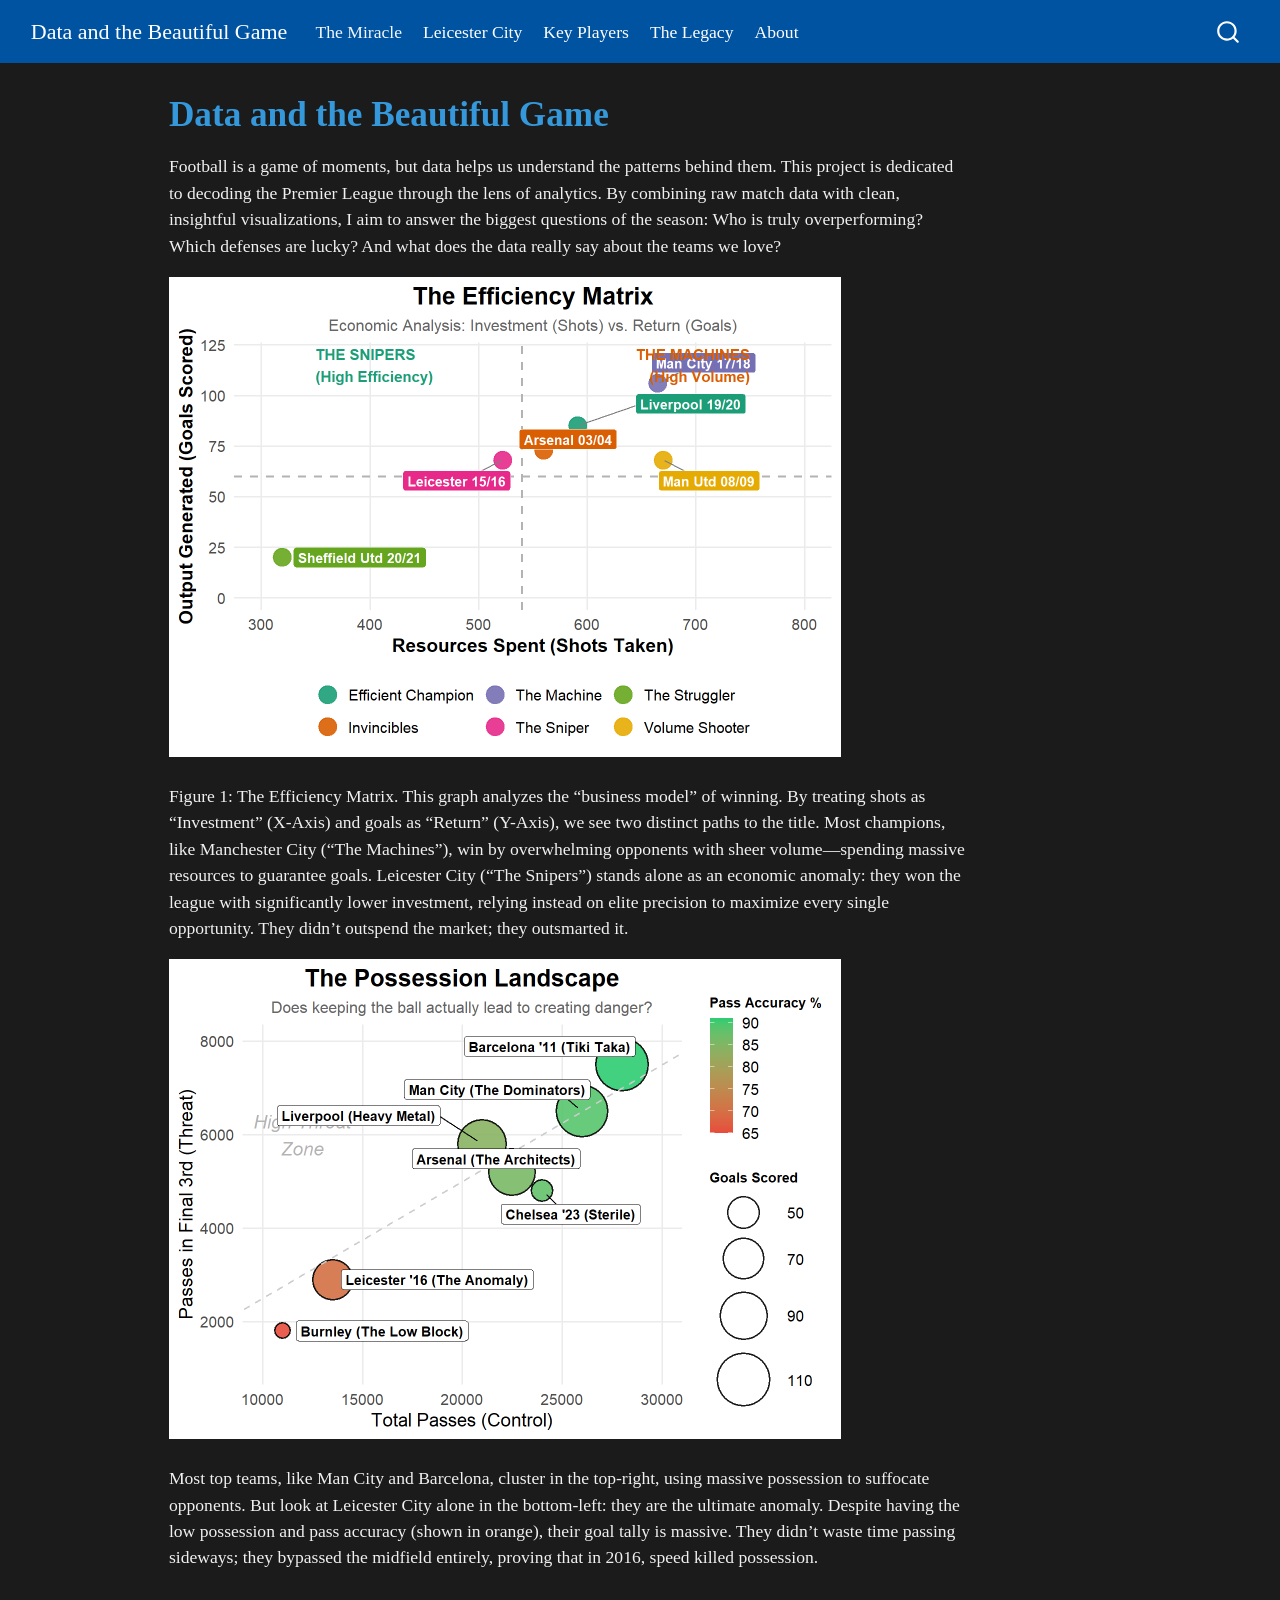
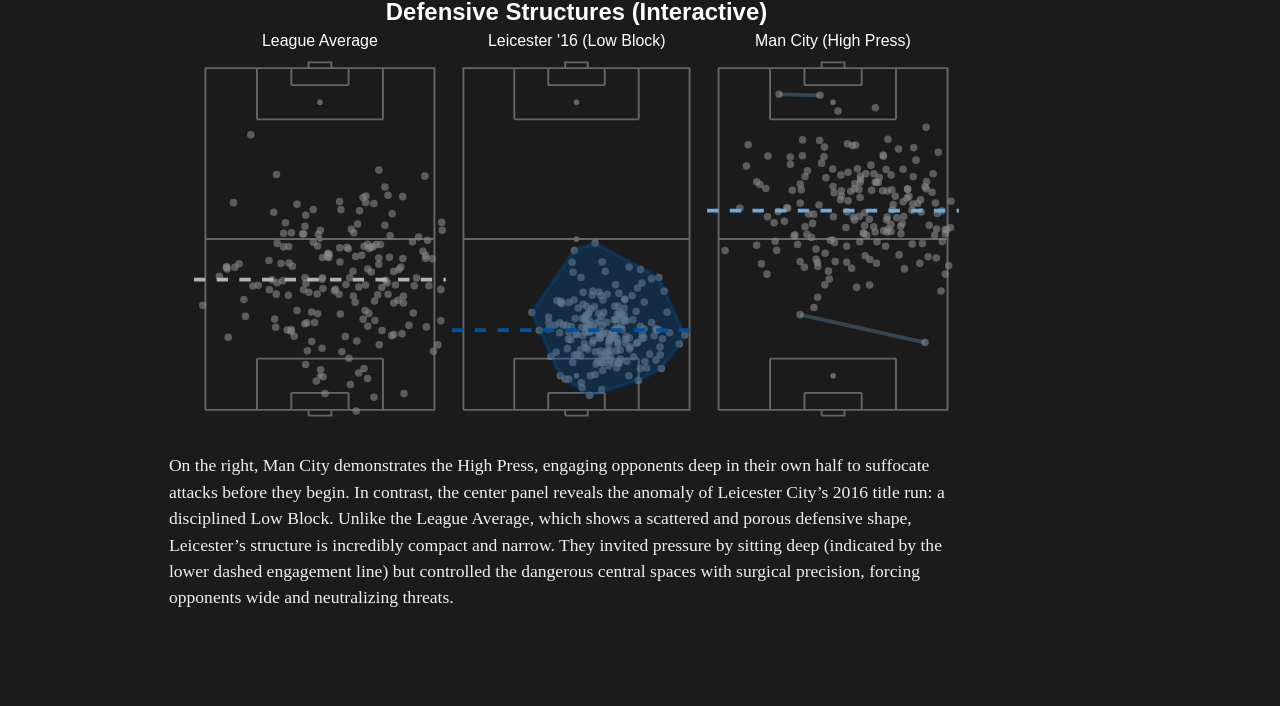
==== commit 2033bc1c: "Built site for gh-pages" ====
--- a/index.html
+++ b/index.html
@@ -187,7 +187,7 @@
 <div class="cell">
 <div class="cell-output-display">
 <div class="plotly html-widget html-fill-item" id="htmlwidget-1c8ea6eee0bcddbd4c75" style="width:100%;height:464px;"></div>
-<script type="application/json" data-for="htmlwidget-1c8ea6eee0bcddbd4c75">{"x":{"data":[{"x":[0,80,80,0,0],"y":[0,0,120,120,0],"text":"","type":"scatter","mode":"lines","line":{"width":1.8897637795275593,"color":"rgba(102,102,102,1)","dash":"solid"},"fill":"toself","fillcolor":"rgba(27,27,27,1)","hoveron":"fills","showlegend":false,"xaxis":"x","yaxis":"y","hoverinfo":"text","frame":null},{"x":[0,80,80,0,0],"y":[0,0,120,120,0],"text":"","type":"scatter","mode":"lines","line":{"width":1.8897637795275593,"color":"rgba(102,102,102,1)","dash":"solid"},"fill":"toself","fillcolor":"rgba(27,27,27,1)","hoveron":"fills","showlegend":false,"xaxis":"x2","yaxis":"y","hoverinfo":"text","frame":null},{"x":[0,80,80,0,0],"y":[0,0,120,120,0],"text":"","type":"scatter","mode":"lines","line":{"width":1.8897637795275593,"color":"rgba(102,102,102,1)","dash":"solid"},"fill":"toself","fillcolor":"rgba(27,27,27,1)","hoveron":"fills","showlegend":false,"xaxis":"x3","yaxis":"y","hoverinfo":"text","frame":null},{"showlegend":false,"xaxis":"x","yaxis":"y","hoverinfo":"text","mode":"","frame":null},{"showlegend":false,"xaxis":"x2","yaxis":"y","hoverinfo":"text","mode":"","frame":null},{"showlegend":false,"xaxis":"x3","yaxis":"y","hoverinfo":"text","mode":"","frame":null},{"x":[40],"y":[60],"text":"","type":"scatter","mode":"markers","marker":{"autocolorscale":false,"color":"rgba(102,102,102,1)","opacity":1,"size":3.7795275590551185,"symbol":"circle","line":{"width":1.8897637795275593,"color":"rgba(102,102,102,1)"}},"hoveron":"points","showlegend":false,"xaxis":"x","yaxis":"y","hoverinfo":"text","frame":null},{"x":[40],"y":[60],"text":"","type":"scatter","mode":"markers","marker":{"autocolorscale":false,"color":"rgba(102,102,102,1)","opacity":1,"size":3.7795275590551185,"symbol":"circle","line":{"width":1.8897637795275593,"color":"rgba(102,102,102,1)"}},"hoveron":"points","showlegend":false,"xaxis":"x2","yaxis":"y","hoverinfo":"text","frame":null},{"x":[40],"y":[60],"text":"","type":"scatter","mode":"markers","marker":{"autocolorscale":false,"color":"rgba(102,102,102,1)","opacity":1,"size":3.7795275590551185,"symbol":"circle","line":{"width":1.8897637795275593,"color":"rgba(102,102,102,1)"}},"hoveron":"points","showlegend":false,"xaxis":"x3","yaxis":"y","hoverinfo":"text","frame":null},{"x":[0,80],"y":[60,60],"text":"","type":"scatter","mode":"lines","line":{"width":1.8897637795275593,"color":"rgba(102,102,102,1)","dash":"solid"},"hoveron":"points","showlegend":false,"xaxis":"x","yaxis":"y","hoverinfo":"text","frame":null},{"x":[0,80],"y":[60,60],"text":"","type":"scatter","mode":"lines","line":{"width":1.8897637795275593,"color":"rgba(102,102,102,1)","dash":"solid"},"hoveron":"points","showlegend":false,"xaxis":"x2","yaxis":"y","hoverinfo":"text","frame":null},{"x":[0,80],"y":[60,60],"text":"","type":"scatter","mode":"lines","line":{"width":1.8897637795275593,"color":"rgba(102,102,102,1)","dash":"solid"},"hoveron":"points","showlegend":false,"xaxis":"x3","yaxis":"y","hoverinfo":"text","frame":null},{"x":[18,18],"y":[102,120],"text":"","type":"scatter","mode":"lines","line":{"width":1.8897637795275593,"color":"rgba(102,102,102,1)","dash":"solid"},"hoveron":"points","showlegend":false,"xaxis":"x","yaxis":"y","hoverinfo":"text","frame":null},{"x":[18,18],"y":[102,120],"text":"","type":"scatter","mode":"lines","line":{"width":1.8897637795275593,"color":"rgba(102,102,102,1)","dash":"solid"},"hoveron":"points","showlegend":false,"xaxis":"x2","yaxis":"y","hoverinfo":"text","frame":null},{"x":[18,18],"y":[102,120],"text":"","type":"scatter","mode":"lines","line":{"width":1.8897637795275593,"color":"rgba(102,102,102,1)","dash":"solid"},"hoveron":"points","showlegend":false,"xaxis":"x3","yaxis":"y","hoverinfo":"text","frame":null},{"x":[18,62],"y":[102,102],"text":"","type":"scatter","mode":"lines","line":{"width":1.8897637795275593,"color":"rgba(102,102,102,1)","dash":"solid"},"hoveron":"points","showlegend":false,"xaxis":"x","yaxis":"y","hoverinfo":"text","frame":null},{"x":[18,62],"y":[102,102],"text":"","type":"scatter","mode":"lines","line":{"width":1.8897637795275593,"color":"rgba(102,102,102,1)","dash":"solid"},"hoveron":"points","showlegend":false,"xaxis":"x2","yaxis":"y","hoverinfo":"text","frame":null},{"x":[18,62],"y":[102,102],"text":"","type":"scatter","mode":"lines","line":{"width":1.8897637795275593,"color":"rgba(102,102,102,1)","dash":"solid"},"hoveron":"points","showlegend":false,"xaxis":"x3","yaxis":"y","hoverinfo":"text","frame":null},{"x":[62,62],"y":[102,120],"text":"","type":"scatter","mode":"lines","line":{"width":1.8897637795275593,"color":"rgba(102,102,102,1)","dash":"solid"},"hoveron":"points","showlegend":false,"xaxis":"x","yaxis":"y","hoverinfo":"text","frame":null},{"x":[62,62],"y":[102,120],"text":"","type":"scatter","mode":"lines","line":{"width":1.8897637795275593,"color":"rgba(102,102,102,1)","dash":"solid"},"hoveron":"points","showlegend":false,"xaxis":"x2","yaxis":"y","hoverinfo":"text","frame":null},{"x":[62,62],"y":[102,120],"text":"","type":"scatter","mode":"lines","line":{"width":1.8897637795275593,"color":"rgba(102,102,102,1)","dash":"solid"},"hoveron":"points","showlegend":false,"xaxis":"x3","yaxis":"y","hoverinfo":"text","frame":null},{"x":[40],"y":[108],"text":"","type":"scatter","mode":"markers","marker":{"autocolorscale":false,"color":"rgba(102,102,102,1)","opacity":1,"size":3.7795275590551185,"symbol":"circle","line":{"width":1.8897637795275593,"color":"rgba(102,102,102,1)"}},"hoveron":"points","showlegend":false,"xaxis":"x","yaxis":"y","hoverinfo":"text","frame":null},{"x":[40],"y":[108],"text":"","type":"scatter","mode":"markers","marker":{"autocolorscale":false,"color":"rgba(102,102,102,1)","opacity":1,"size":3.7795275590551185,"symbol":"circle","line":{"width":1.8897637795275593,"color":"rgba(102,102,102,1)"}},"hoveron":"points","showlegend":false,"xaxis":"x2","yaxis":"y","hoverinfo":"text","frame":null},{"x":[40],"y":[108],"text":"","type":"scatter","mode":"markers","marker":{"autocolorscale":false,"color":"rgba(102,102,102,1)","opacity":1,"size":3.7795275590551185,"symbol":"circle","line":{"width":1.8897637795275593,"color":"rgba(102,102,102,1)"}},"hoveron":"points","showlegend":false,"xaxis":"x3","yaxis":"y","hoverinfo":"text","frame":null},{"x":[18,18],"y":[0,18],"text":"","type":"scatter","mode":"lines","line":{"width":1.8897637795275593,"color":"rgba(102,102,102,1)","dash":"solid"},"hoveron":"points","showlegend":false,"xaxis":"x","yaxis":"y","hoverinfo":"text","frame":null},{"x":[18,18],"y":[0,18],"text":"","type":"scatter","mode":"lines","line":{"width":1.8897637795275593,"color":"rgba(102,102,102,1)","dash":"solid"},"hoveron":"points","showlegend":false,"xaxis":"x2","yaxis":"y","hoverinfo":"text","frame":null},{"x":[18,18],"y":[0,18],"text":"","type":"scatter","mode":"lines","line":{"width":1.8897637795275593,"color":"rgba(102,102,102,1)","dash":"solid"},"hoveron":"points","showlegend":false,"xaxis":"x3","yaxis":"y","hoverinfo":"text","frame":null},{"x":[18,62],"y":[18,18],"text":"","type":"scatter","mode":"lines","line":{"width":1.8897637795275593,"color":"rgba(102,102,102,1)","dash":"solid"},"hoveron":"points","showlegend":false,"xaxis":"x","yaxis":"y","hoverinfo":"text","frame":null},{"x":[18,62],"y":[18,18],"text":"","type":"scatter","mode":"lines","line":{"width":1.8897637795275593,"color":"rgba(102,102,102,1)","dash":"solid"},"hoveron":"points","showlegend":false,"xaxis":"x2","yaxis":"y","hoverinfo":"text","frame":null},{"x":[18,62],"y":[18,18],"text":"","type":"scatter","mode":"lines","line":{"width":1.8897637795275593,"color":"rgba(102,102,102,1)","dash":"solid"},"hoveron":"points","showlegend":false,"xaxis":"x3","yaxis":"y","hoverinfo":"text","frame":null},{"x":[62,62],"y":[0,18],"text":"","type":"scatter","mode":"lines","line":{"width":1.8897637795275593,"color":"rgba(102,102,102,1)","dash":"solid"},"hoveron":"points","showlegend":false,"xaxis":"x","yaxis":"y","hoverinfo":"text","frame":null},{"x":[62,62],"y":[0,18],"text":"","type":"scatter","mode":"lines","line":{"width":1.8897637795275593,"color":"rgba(102,102,102,1)","dash":"solid"},"hoveron":"points","showlegend":false,"xaxis":"x2","yaxis":"y","hoverinfo":"text","frame":null},{"x":[62,62],"y":[0,18],"text":"","type":"scatter","mode":"lines","line":{"width":1.8897637795275593,"color":"rgba(102,102,102,1)","dash":"solid"},"hoveron":"points","showlegend":false,"xaxis":"x3","yaxis":"y","hoverinfo":"text","frame":null},{"x":[40],"y":[12],"text":"","type":"scatter","mode":"markers","marker":{"autocolorscale":false,"color":"rgba(102,102,102,1)","opacity":1,"size":3.7795275590551185,"symbol":"circle","line":{"width":1.8897637795275593,"color":"rgba(102,102,102,1)"}},"hoveron":"points","showlegend":false,"xaxis":"x","yaxis":"y","hoverinfo":"text","frame":null},{"x":[40],"y":[12],"text":"","type":"scatter","mode":"markers","marker":{"autocolorscale":false,"color":"rgba(102,102,102,1)","opacity":1,"size":3.7795275590551185,"symbol":"circle","line":{"width":1.8897637795275593,"color":"rgba(102,102,102,1)"}},"hoveron":"points","showlegend":false,"xaxis":"x2","yaxis":"y","hoverinfo":"text","frame":null},{"x":[40],"y":[12],"text":"","type":"scatter","mode":"markers","marker":{"autocolorscale":false,"color":"rgba(102,102,102,1)","opacity":1,"size":3.7795275590551185,"symbol":"circle","line":{"width":1.8897637795275593,"color":"rgba(102,102,102,1)"}},"hoveron":"points","showlegend":false,"xaxis":"x3","yaxis":"y","hoverinfo":"text","frame":null},{"x":[30,30],"y":[114,120],"text":"","type":"scatter","mode":"lines","line":{"width":1.8897637795275593,"color":"rgba(102,102,102,1)","dash":"solid"},"hoveron":"points","showlegend":false,"xaxis":"x","yaxis":"y","hoverinfo":"text","frame":null},{"x":[30,30],"y":[114,120],"text":"","type":"scatter","mode":"lines","line":{"width":1.8897637795275593,"color":"rgba(102,102,102,1)","dash":"solid"},"hoveron":"points","showlegend":false,"xaxis":"x2","yaxis":"y","hoverinfo":"text","frame":null},{"x":[30,30],"y":[114,120],"text":"","type":"scatter","mode":"lines","line":{"width":1.8897637795275593,"color":"rgba(102,102,102,1)","dash":"solid"},"hoveron":"points","showlegend":false,"xaxis":"x3","yaxis":"y","hoverinfo":"text","frame":null},{"x":[30,50],"y":[114,114],"text":"","type":"scatter","mode":"lines","line":{"width":1.8897637795275593,"color":"rgba(102,102,102,1)","dash":"solid"},"hoveron":"points","showlegend":false,"xaxis":"x","yaxis":"y","hoverinfo":"text","frame":null},{"x":[30,50],"y":[114,114],"text":"","type":"scatter","mode":"lines","line":{"width":1.8897637795275593,"color":"rgba(102,102,102,1)","dash":"solid"},"hoveron":"points","showlegend":false,"xaxis":"x2","yaxis":"y","hoverinfo":"text","frame":null},{"x":[30,50],"y":[114,114],"text":"","type":"scatter","mode":"lines","line":{"width":1.8897637795275593,"color":"rgba(102,102,102,1)","dash":"solid"},"hoveron":"points","showlegend":false,"xaxis":"x3","yaxis":"y","hoverinfo":"text","frame":null},{"x":[50,50],"y":[114,120],"text":"","type":"scatter","mode":"lines","line":{"width":1.8897637795275593,"color":"rgba(102,102,102,1)","dash":"solid"},"hoveron":"points","showlegend":false,"xaxis":"x","yaxis":"y","hoverinfo":"text","frame":null},{"x":[50,50],"y":[114,120],"text":"","type":"scatter","mode":"lines","line":{"width":1.8897637795275593,"color":"rgba(102,102,102,1)","dash":"solid"},"hoveron":"points","showlegend":false,"xaxis":"x2","yaxis":"y","hoverinfo":"text","frame":null},{"x":[50,50],"y":[114,120],"text":"","type":"scatter","mode":"lines","line":{"width":1.8897637795275593,"color":"rgba(102,102,102,1)","dash":"solid"},"hoveron":"points","showlegend":false,"xaxis":"x3","yaxis":"y","hoverinfo":"text","frame":null},{"x":[30,30],"y":[0,6],"text":"","type":"scatter","mode":"lines","line":{"width":1.8897637795275593,"color":"rgba(102,102,102,1)","dash":"solid"},"hoveron":"points","showlegend":false,"xaxis":"x","yaxis":"y","hoverinfo":"text","frame":null},{"x":[30,30],"y":[0,6],"text":"","type":"scatter","mode":"lines","line":{"width":1.8897637795275593,"color":"rgba(102,102,102,1)","dash":"solid"},"hoveron":"points","showlegend":false,"xaxis":"x2","yaxis":"y","hoverinfo":"text","frame":null},{"x":[30,30],"y":[0,6],"text":"","type":"scatter","mode":"lines","line":{"width":1.8897637795275593,"color":"rgba(102,102,102,1)","dash":"solid"},"hoveron":"points","showlegend":false,"xaxis":"x3","yaxis":"y","hoverinfo":"text","frame":null},{"x":[30,50],"y":[6,6],"text":"","type":"scatter","mode":"lines","line":{"width":1.8897637795275593,"color":"rgba(102,102,102,1)","dash":"solid"},"hoveron":"points","showlegend":false,"xaxis":"x","yaxis":"y","hoverinfo":"text","frame":null},{"x":[30,50],"y":[6,6],"text":"","type":"scatter","mode":"lines","line":{"width":1.8897637795275593,"color":"rgba(102,102,102,1)","dash":"solid"},"hoveron":"points","showlegend":false,"xaxis":"x2","yaxis":"y","hoverinfo":"text","frame":null},{"x":[30,50],"y":[6,6],"text":"","type":"scatter","mode":"lines","line":{"width":1.8897637795275593,"color":"rgba(102,102,102,1)","dash":"solid"},"hoveron":"points","showlegend":false,"xaxis":"x3","yaxis":"y","hoverinfo":"text","frame":null},{"x":[50,50],"y":[0,6],"text":"","type":"scatter","mode":"lines","line":{"width":1.8897637795275593,"color":"rgba(102,102,102,1)","dash":"solid"},"hoveron":"points","showlegend":false,"xaxis":"x","yaxis":"y","hoverinfo":"text","frame":null},{"x":[50,50],"y":[0,6],"text":"","type":"scatter","mode":"lines","line":{"width":1.8897637795275593,"color":"rgba(102,102,102,1)","dash":"solid"},"hoveron":"points","showlegend":false,"xaxis":"x2","yaxis":"y","hoverinfo":"text","frame":null},{"x":[50,50],"y":[0,6],"text":"","type":"scatter","mode":"lines","line":{"width":1.8897637795275593,"color":"rgba(102,102,102,1)","dash":"solid"},"hoveron":"points","showlegend":false,"xaxis":"x3","yaxis":"y","hoverinfo":"text","frame":null},{"x":[36,44,44,36,36],"y":[120,120,122,122,120],"text":"","type":"scatter","mode":"lines","line":{"width":1.8897637795275593,"color":"rgba(102,102,102,1)","dash":"solid"},"fill":"toself","fillcolor":"rgba(27,27,27,1)","hoveron":"fills","showlegend":false,"xaxis":"x","yaxis":"y","hoverinfo":"text","frame":null},{"x":[36,44,44,36,36],"y":[120,120,122,122,120],"text":"","type":"scatter","mode":"lines","line":{"width":1.8897637795275593,"color":"rgba(102,102,102,1)","dash":"solid"},"fill":"toself","fillcolor":"rgba(27,27,27,1)","hoveron":"fills","showlegend":false,"xaxis":"x2","yaxis":"y","hoverinfo":"text","frame":null},{"x":[36,44,44,36,36],"y":[120,120,122,122,120],"text":"","type":"scatter","mode":"lines","line":{"width":1.8897637795275593,"color":"rgba(102,102,102,1)","dash":"solid"},"fill":"toself","fillcolor":"rgba(27,27,27,1)","hoveron":"fills","showlegend":false,"xaxis":"x3","yaxis":"y","hoverinfo":"text","frame":null},{"x":[36,44,44,36,36],"y":[-2,-2,0,0,-2],"text":"","type":"scatter","mode":"lines","line":{"width":1.8897637795275593,"color":"rgba(102,102,102,1)","dash":"solid"},"fill":"toself","fillcolor":"rgba(27,27,27,1)","hoveron":"fills","showlegend":false,"xaxis":"x","yaxis":"y","hoverinfo":"text","frame":null},{"x":[36,44,44,36,36],"y":[-2,-2,0,0,-2],"text":"","type":"scatter","mode":"lines","line":{"width":1.8897637795275593,"color":"rgba(102,102,102,1)","dash":"solid"},"fill":"toself","fillcolor":"rgba(27,27,27,1)","hoveron":"fills","showlegend":false,"xaxis":"x2","yaxis":"y","hoverinfo":"text","frame":null},{"x":[36,44,44,36,36],"y":[-2,-2,0,0,-2],"text":"","type":"scatter","mode":"lines","line":{"width":1.8897637795275593,"color":"rgba(102,102,102,1)","dash":"solid"},"fill":"toself","fillcolor":"rgba(27,27,27,1)","hoveron":"fills","showlegend":false,"xaxis":"x3","yaxis":"y","hoverinfo":"text","frame":null},{"x":[54.627598094689617,10.278631872467706,null,null,31.967571180877314,65.784145166692497,79.232694144353218,null,77.604389298651085,57.108291530259834,13.975102520301924,28.976269381272381,65.754902108478447,43.26010664484928,55.079926822905342,52.870919722264681,35.624803099562079,24.824446301615332,null,50.623934478839836,29.090083952316352,41.111405886714508,null,47.13287167684436,74.495086804978229,52.311893232498136,52.477779115202821,31.981659550340122,60.556608573624672,82.235325951849333,61.601683221953543,65.240472067342182,42.870104102201921,34.258795211292757,13.438339115612848,26.982695146491299,null,null,53.555417428586836,55.110381795991607,null,null,40.216540370759823,-0.9421648687256905,71.103099071660978,82.715377018889967,40.885234411232958,34.702052960511438,50.987726035063872,37.66994384929626,53.534407779257009,46.888525514469045,55.797906558566218,40.854714196955676,47.335626066524704,51.668209054972408,41.03940407867907,34.761218379985429,null,56.034515186421629,41.784078160809706,null,22.185000229082252,48.879972308821486,63.772124981740248,23.862870150271849,34.786633558810195,53.852212079335452,24.737201746248676,26.392412881715135,9.7928737235383849,65.826567436007792,18.463408785040897,49.930709607068877,29.158341325389049,69.180570998357581,25.040450303674259,35.110935297524627,75.955967624154795,59.094573517591719,38.724548284918747,59.659747269223224,69.179516781461672,null,27.329813439810724,7.6039235068846622,60.71842750839533,null,39.029031094023516,72.606530343319008,57.805027674192843,56.654438930109208,55.987011444606679,49.105267960899546,36.131897653423437,29.895350493690675,46.692478580763947,50.134963252203967,50.434817735185646,46.872551646350423,56.657260491815201,16.572045374600023,40.717870337788234,35.011817140759781,63.473927315752107,34.353490878376235,60.584048317222546,61.161976779216388,37.644263781480724,35.063873164197062,49.386236342765194,58.867946498226232,27.965698085140467,65.051090044279505,37.134305600948295,73.751895026003154,43.067849175828421,67.56014833565041,7.320030845573136,82.239642577602751,46.980120984512865,68.287027153529166,42.738204510589263,null,77.182192877041388,67.29857679666803,79.646263946512292,39.441151024108692,7.9719331276656291,11.775520766186418,39.213497818392597,null,40.763195692404764,45.407037241568219,null,29.992228619569211,61.712219286777255,57.187525779182138,76.993452005743052,55.395804141066534,30.024784393530382,55.93499696509646,62.701258361554807,4.8696839758174235,null,null,56.712052445721987,68.9270720642008,51.555344310218111,42.725278810965797,60.556189949629477,57.92626138057355,31.009114203733237,72.945455724875217,82.542816120878669,null,52.66760790133003,27.278632674298418,64.526443019834645,37.081024796131757,58.533797531631322,53.184108576180869,null,40.14792293674018,38.143830037274526,81.232448754048349,15.856360606246469,24.191463609007442,35.439776716425712,68.660103201052209,24.548185774347324,76.674525127616207,69.381955981461402,7.3932452704358198,33.926774602069116,58.850131793736445,68.975448704598051,51.841998729432419,72.328040147831302,66.370528660566293,30.367600848392442,55.451024945013472,47.687742344231161,56.7087703324339,null,null,63.792339256142583,45.055032142941378,59.20558332826652,25.046534979618428,76.895003849178124,62.959896157273612,78.055259832505755,60.194010813781347,62.691488426013478,28.564094019916674,22.36361944302913,39.185485418719438,23.279527401439687,64.275378093600793],"y":[54.31174250375048,50.059829514912913,25.710469730004093,54.853715408968945,72.233293293355786,37.512858325833371,53.025983431535074,39.153987643351073,59.530248405155675,33.886795141159439,32.859988590596835,40.230919962126045,48.590101011908288,54.570584384787658,74.567053314824122,24.15621091739601,20.762737389094038,82.612181267296378,77.889902248459634,8.8912576657370437,57.385305594070914,11.61207327311056,52.01076157034467,33.669274651921405,60.73874392729644,37.825065527851066,53.826166952714246,34.894697838845005,84.19161452424072,42.290118718428275,42.989807607400643,68.900236633738885,54.956063385966331,42.150250752020682,38.754175438356583,45.314389883772471,35.534724679709477,41.345068031968012,43.174337281415141,31.847238291762757,47.386784776331403,27.366033755343892,14.060644050531554,36.731089555437698,29.676540980078912,63.043953945557774,46.409570817608291,30.280463933032667,63.391812174630125,58.895424408169269,12.974779548828835,56.953215502782271,34.868192854128779,53.535112905360265,70.317982047907776,39.984748240455758,42.606867357657364,64.448851170659665,47.614976066120938,75.101443746196864,5.7763804883484795,57.744281090831834,52.478195631126383,25.746326985890324,75.356944394833448,69.417864208042346,46.36161135976495,69.898049851881353,40.644093172398271,51.368711634573444,72.768855888869638,26.454130805099858,43.768932136871669,56.601038774300065,51.574693334828183,37.52541967251927,44.636706921201977,44.496258702638492,55.694493903041845,38.256257792152439,10.159287835072085,58.090280836104924,39.963649321297154,57.345146778016961,62.020018617951862,49.468592786114499,22.878986011814291,37.010019708509816,40.663975948066245,34.048368738171931,57.160188370715517,11.047352746144945,72.800421809230727,44.030287977998874,41.316977780690785,27.571326986591494,40.580924000672489,18.125985908559603,46.392612090739448,73.194753537813625,58.177966528267682,43.525573805003376,45.876697814702325,15.940911687000796,44.666530139735158,61.808310119012582,51.132183463075705,58.035624095597349,70.367815024201562,68.325527927935568,57.084930195462746,4.4161609916586997,65.674407895816572,26.075936038341329,24.046805153331292,46.325379125171587,53.499404213873078,49.289034120010754,49.981883547984481,31.334890837461739,51.938838157644476,50.129333292664015,54.759813950003469,28.223278445030534,29.145578699379378,38.502295349180201,20.563446614213444,61.700734147841985,25.50957568132646,51.28983102462626,33.777139007218672,27.192083490174468,21.67512846808911,42.339159157269201,54.960579021445696,28.254444347021614,27.874611440476983,56.626826059413816,54.164364256672201,14.571709619265626,62.221443838263326,43.876319266015088,78.286376567555308,46.874905842958249,63.477565457201159,43.932464686532761,49.433441064846789,74.870524796479614,48.66794201342389,53.765611956743278,53.316365328021057,48.447130597012823,25.862712321191047,43.618279734292067,65.832176104246784,6.2276478076892943,-0.40587091813230813,57.239304440862313,61.217157547855606,34.353932274388733,57.271940752515377,65.270008050768766,32.42387745656837,63.063372668841595,30.664508022240728,22.833241549493412,96.57020508422903,31.877639262282329,30.632641049769774,26.727437829000376,29.036482834294119,82.06890886037452,5.7205029956471876,50.298174820841965,61.712999309981889,72.452060980356777,53.110948737407639,62.168762342693633,59.018587470549598,43.887346178936504,50.47513430636311,57.443068928615801,20.448895067767854,29.34354562068112,37.208672155735947,76.593000974226953,40.63178130304712,41.821761501050574,31.400892856353646,58.460512478745365,53.210027993166122,45.520713712371162,43.610301996421548,40.422263290395222,64.861273413559886,28.070384571217655,42.195660503182559,57.519224812220358,45.651676849673208,53.588070473343357],"text":["<b> Center Back <\/b><br> Action: Tackle <br> Minute: 31 '<br> Location: 54.3 , 54.6","<b> Midfielder <\/b><br> Action: Tackle <br> Minute: 84 '<br> Location: 50.1 , 10.3","<b> Winger <\/b><br> Action: Interception <br> Minute: 36 '<br> Location: 25.7 , 94.9","<b> Midfielder <\/b><br> Action: Recovery <br> Minute: 27 '<br> Location: 54.9 , 107.3","<b> Midfielder <\/b><br> Action: Interception <br> Minute: 58 '<br> Location: 72.2 , 32","<b> Winger <\/b><br> Action: Interception <br> Minute: 3 '<br> Location: 37.5 , 65.8","<b> Midfielder <\/b><br> Action: Block <br> Minute: 87 '<br> Location: 53 , 79.2","<b> Full Back <\/b><br> Action: Interception <br> Minute: 81 '<br> Location: 39.2 , 84.9","<b> Winger <\/b><br> Action: Block <br> Minute: 32 '<br> Location: 59.5 , 77.6","<b> Midfielder <\/b><br> Action: Recovery <br> Minute: 28 '<br> Location: 33.9 , 57.1","<b> Winger <\/b><br> Action: Recovery <br> Minute: 36 '<br> Location: 32.9 , 14","<b> Center Back <\/b><br> Action: Recovery <br> Minute: 29 '<br> Location: 40.2 , 29","<b> Winger <\/b><br> Action: Interception <br> Minute: 32 '<br> Location: 48.6 , 65.8","<b> Winger <\/b><br> Action: Tackle <br> Minute: 10 '<br> Location: 54.6 , 43.3","<b> Winger <\/b><br> Action: Block <br> Minute: 78 '<br> Location: 74.6 , 55.1","<b> Full Back <\/b><br> Action: Recovery <br> Minute: 78 '<br> Location: 24.2 , 52.9","<b> Winger <\/b><br> Action: Block <br> Minute: 61 '<br> Location: 20.8 , 35.6","<b> Winger <\/b><br> Action: Recovery <br> Minute: 2 '<br> Location: 82.6 , 24.8","<b> Center Back <\/b><br> Action: Interception <br> Minute: 13 '<br> Location: 77.9 , 89.8","<b> Midfielder <\/b><br> Action: Interception <br> Minute: 47 '<br> Location: 8.9 , 50.6","<b> Full Back <\/b><br> Action: Tackle <br> Minute: 13 '<br> Location: 57.4 , 29.1","<b> Winger <\/b><br> Action: Recovery <br> Minute: 44 '<br> Location: 11.6 , 41.1","<b> Midfielder <\/b><br> Action: Tackle <br> Minute: 29 '<br> Location: 52 , 120.7","<b> Midfielder <\/b><br> Action: Recovery <br> Minute: 55 '<br> Location: 33.7 , 47.1","<b> Midfielder <\/b><br> Action: Interception <br> Minute: 87 '<br> Location: 60.7 , 74.5","<b> Full Back <\/b><br> Action: Tackle <br> Minute: 61 '<br> Location: 37.8 , 52.3","<b> Full Back <\/b><br> Action: Recovery <br> Minute: 89 '<br> Location: 53.8 , 52.5","<b> Center Back <\/b><br> Action: Tackle <br> Minute: 38 '<br> Location: 34.9 , 32","<b> Winger <\/b><br> Action: Interception <br> Minute: 70 '<br> Location: 84.2 , 60.6","<b> Midfielder <\/b><br> Action: Tackle <br> Minute: 17 '<br> Location: 42.3 , 82.2","<b> Center Back <\/b><br> Action: Recovery <br> Minute: 12 '<br> Location: 43 , 61.6","<b> Midfielder <\/b><br> Action: Block <br> Minute: 83 '<br> Location: 68.9 , 65.2","<b> Winger <\/b><br> Action: Tackle <br> Minute: 55 '<br> Location: 55 , 42.9","<b> Center Back <\/b><br> Action: Interception <br> Minute: 17 '<br> Location: 42.2 , 34.3","<b> Midfielder <\/b><br> Action: Tackle <br> Minute: 57 '<br> Location: 38.8 , 13.4","<b> Winger <\/b><br> Action: Tackle <br> Minute: 89 '<br> Location: 45.3 , 27","<b> Midfielder <\/b><br> Action: Recovery <br> Minute: 34 '<br> Location: 35.5 , 96.6","<b> Winger <\/b><br> Action: Block <br> Minute: 3 '<br> Location: 41.3 , 83.3","<b> Center Back <\/b><br> Action: Block <br> Minute: 67 '<br> Location: 43.2 , 53.6","<b> Full Back <\/b><br> Action: Interception <br> Minute: 48 '<br> Location: 31.8 , 55.1","<b> Midfielder <\/b><br> Action: Interception <br> Minute: 9 '<br> Location: 47.4 , 83.6","<b> Center Back <\/b><br> Action: Interception <br> Minute: 12 '<br> Location: 27.4 , 86.1","<b> Winger <\/b><br> Action: Interception <br> Minute: 15 '<br> Location: 14.1 , 40.2","<b> Center Back <\/b><br> Action: Block <br> Minute: 28 '<br> Location: 36.7 , -0.9","<b> Midfielder <\/b><br> Action: Interception <br> Minute: 47 '<br> Location: 29.7 , 71.1","<b> Winger <\/b><br> Action: Block <br> Minute: 86 '<br> Location: 63 , 82.7","<b> Center Back <\/b><br> Action: Recovery <br> Minute: 48 '<br> Location: 46.4 , 40.9","<b> Center Back <\/b><br> Action: Recovery <br> Minute: 89 '<br> Location: 30.3 , 34.7","<b> Center Back <\/b><br> Action: Recovery <br> Minute: 62 '<br> Location: 63.4 , 51","<b> Full Back <\/b><br> Action: Block <br> Minute: 2 '<br> Location: 58.9 , 37.7","<b> Full Back <\/b><br> Action: Interception <br> Minute: 49 '<br> Location: 13 , 53.5","<b> Winger <\/b><br> Action: Tackle <br> Minute: 44 '<br> Location: 57 , 46.9","<b> Center Back <\/b><br> Action: Tackle <br> Minute: 17 '<br> Location: 34.9 , 55.8","<b> Winger <\/b><br> Action: Tackle <br> Minute: 10 '<br> Location: 53.5 , 40.9","<b> Full Back <\/b><br> Action: Interception <br> Minute: 70 '<br> Location: 70.3 , 47.3","<b> Center Back <\/b><br> Action: Block <br> Minute: 47 '<br> Location: 40 , 51.7","<b> Winger <\/b><br> Action: Interception <br> Minute: 18 '<br> Location: 42.6 , 41","<b> Midfielder <\/b><br> Action: Block <br> Minute: 15 '<br> Location: 64.4 , 34.8","<b> Midfielder <\/b><br> Action: Recovery <br> Minute: 11 '<br> Location: 47.6 , 110.6","<b> Full Back <\/b><br> Action: Tackle <br> Minute: 67 '<br> Location: 75.1 , 56","<b> Center Back <\/b><br> Action: Tackle <br> Minute: 13 '<br> Location: 5.8 , 41.8","<b> Center Back <\/b><br> Action: Block <br> Minute: 21 '<br> Location: 57.7 , 98","<b> Winger <\/b><br> Action: Recovery <br> Minute: 75 '<br> Location: 52.5 , 22.2","<b> Midfielder <\/b><br> Action: Recovery <br> Minute: 17 '<br> Location: 25.7 , 48.9","<b> Winger <\/b><br> Action: Recovery <br> Minute: 25 '<br> Location: 75.4 , 63.8","<b> Center Back <\/b><br> Action: Interception <br> Minute: 55 '<br> Location: 69.4 , 23.9","<b> Midfielder <\/b><br> Action: Block <br> Minute: 3 '<br> Location: 46.4 , 34.8","<b> Full Back <\/b><br> Action: Recovery <br> Minute: 22 '<br> Location: 69.9 , 53.9","<b> Winger <\/b><br> Action: Tackle <br> Minute: 5 '<br> Location: 40.6 , 24.7","<b> Midfielder <\/b><br> Action: Tackle <br> Minute: 50 '<br> Location: 51.4 , 26.4","<b> Center Back <\/b><br> Action: Tackle <br> Minute: 22 '<br> Location: 72.8 , 9.8","<b> Full Back <\/b><br> Action: Tackle <br> Minute: 39 '<br> Location: 26.5 , 65.8","<b> Full Back <\/b><br> Action: Tackle <br> Minute: 27 '<br> Location: 43.8 , 18.5","<b> Full Back <\/b><br> Action: Tackle <br> Minute: 90 '<br> Location: 56.6 , 49.9","<b> Center Back <\/b><br> Action: Recovery <br> Minute: 49 '<br> Location: 51.6 , 29.2","<b> Midfielder <\/b><br> Action: Interception <br> Minute: 80 '<br> Location: 37.5 , 69.2","<b> Full Back <\/b><br> Action: Block <br> Minute: 69 '<br> Location: 44.6 , 25","<b> Midfielder <\/b><br> Action: Recovery <br> Minute: 87 '<br> Location: 44.5 , 35.1","<b> Midfielder <\/b><br> Action: Tackle <br> Minute: 1 '<br> Location: 55.7 , 76","<b> Winger <\/b><br> Action: Tackle <br> Minute: 8 '<br> Location: 38.3 , 59.1","<b> Full Back <\/b><br> Action: Tackle <br> Minute: 77 '<br> Location: 10.2 , 38.7","<b> Winger <\/b><br> Action: Tackle <br> Minute: 18 '<br> Location: 58.1 , 59.7","<b> Center Back <\/b><br> Action: Tackle <br> Minute: 81 '<br> Location: 40 , 69.2","<b> Full Back <\/b><br> Action: Interception <br> Minute: 88 '<br> Location: 57.3 , 96.9","<b> Full Back <\/b><br> Action: Interception <br> Minute: 73 '<br> Location: 62 , 27.3","<b> Midfielder <\/b><br> Action: Tackle <br> Minute: 10 '<br> Location: 49.5 , 7.6","<b> Center Back <\/b><br> Action: Block <br> Minute: 84 '<br> Location: 22.9 , 60.7","<b> Full Back <\/b><br> Action: Recovery <br> Minute: 21 '<br> Location: 37 , 108.4","<b> Midfielder <\/b><br> Action: Block <br> Minute: 21 '<br> Location: 40.7 , 39","<b> Full Back <\/b><br> Action: Interception <br> Minute: 22 '<br> Location: 34 , 72.6","<b> Center Back <\/b><br> Action: Tackle <br> Minute: 21 '<br> Location: 57.2 , 57.8","<b> Center Back <\/b><br> Action: Tackle <br> Minute: 90 '<br> Location: 11 , 56.7","<b> Midfielder <\/b><br> Action: Tackle <br> Minute: 38 '<br> Location: 72.8 , 56","<b> Full Back <\/b><br> Action: Interception <br> Minute: 36 '<br> Location: 44 , 49.1","<b> Center Back <\/b><br> Action: Recovery <br> Minute: 56 '<br> Location: 41.3 , 36.1","<b> Center Back <\/b><br> Action: Interception <br> Minute: 43 '<br> Location: 27.6 , 29.9","<b> Midfielder <\/b><br> Action: Tackle <br> Minute: 81 '<br> Location: 40.6 , 46.7","<b> Center Back <\/b><br> Action: Block <br> Minute: 25 '<br> Location: 18.1 , 50.1","<b> Center Back <\/b><br> Action: Tackle <br> Minute: 26 '<br> Location: 46.4 , 50.4","<b> Winger <\/b><br> Action: Recovery <br> Minute: 62 '<br> Location: 73.2 , 46.9","<b> Midfielder <\/b><br> Action: Interception <br> Minute: 75 '<br> Location: 58.2 , 56.7","<b> Winger <\/b><br> Action: Recovery <br> Minute: 12 '<br> Location: 43.5 , 16.6","<b> Full Back <\/b><br> Action: Tackle <br> Minute: 12 '<br> Location: 45.9 , 40.7","<b> Full Back <\/b><br> Action: Tackle <br> Minute: 5 '<br> Location: 15.9 , 35","<b> Winger <\/b><br> Action: Interception <br> Minute: 29 '<br> Location: 44.7 , 63.5","<b> Center Back <\/b><br> Action: Tackle <br> Minute: 70 '<br> Location: 61.8 , 34.4","<b> Full Back <\/b><br> Action: Tackle <br> Minute: 80 '<br> Location: 51.1 , 60.6","<b> Full Back <\/b><br> Action: Interception <br> Minute: 32 '<br> Location: 58 , 61.2","<b> Midfielder <\/b><br> Action: Interception <br> Minute: 37 '<br> Location: 70.4 , 37.6","<b> Midfielder <\/b><br> Action: Tackle <br> Minute: 2 '<br> Location: 68.3 , 35.1","<b> Winger <\/b><br> Action: Tackle <br> Minute: 20 '<br> Location: 57.1 , 49.4","<b> Full Back <\/b><br> Action: Block <br> Minute: 33 '<br> Location: 4.4 , 58.9","<b> Midfielder <\/b><br> Action: Tackle <br> Minute: 44 '<br> Location: 65.7 , 28","<b> Center Back <\/b><br> Action: Block <br> Minute: 81 '<br> Location: 26.1 , 65.1","<b> Winger <\/b><br> Action: Block <br> Minute: 55 '<br> Location: 24 , 37.1","<b> Winger <\/b><br> Action: Recovery <br> Minute: 33 '<br> Location: 46.3 , 73.8","<b> Winger <\/b><br> Action: Tackle <br> Minute: 75 '<br> Location: 53.5 , 43.1","<b> Winger <\/b><br> Action: Block <br> Minute: 47 '<br> Location: 49.3 , 67.6","<b> Center Back <\/b><br> Action: Recovery <br> Minute: 69 '<br> Location: 50 , 7.3","<b> Center Back <\/b><br> Action: Interception <br> Minute: 45 '<br> Location: 31.3 , 82.2","<b> Winger <\/b><br> Action: Recovery <br> Minute: 33 '<br> Location: 51.9 , 47","<b> Full Back <\/b><br> Action: Tackle <br> Minute: 39 '<br> Location: 50.1 , 68.3","<b> Center Back <\/b><br> Action: Tackle <br> Minute: 77 '<br> Location: 54.8 , 42.7","<b> Center Back <\/b><br> Action: Interception <br> Minute: 88 '<br> Location: 28.2 , 91.7","<b> Full Back <\/b><br> Action: Block <br> Minute: 37 '<br> Location: 29.1 , 77.2","<b> Midfielder <\/b><br> Action: Recovery <br> Minute: 16 '<br> Location: 38.5 , 67.3","<b> Center Back <\/b><br> Action: Interception <br> Minute: 82 '<br> Location: 20.6 , 79.6","<b> Center Back <\/b><br> Action: Recovery <br> Minute: 34 '<br> Location: 61.7 , 39.4","<b> Center Back <\/b><br> Action: Recovery <br> Minute: 83 '<br> Location: 25.5 , 8","<b> Midfielder <\/b><br> Action: Recovery <br> Minute: 1 '<br> Location: 51.3 , 11.8","<b> Center Back <\/b><br> Action: Block <br> Minute: 46 '<br> Location: 33.8 , 39.2","<b> Midfielder <\/b><br> Action: Block <br> Minute: 81 '<br> Location: 27.2 , 94.4","<b> Winger <\/b><br> Action: Block <br> Minute: 58 '<br> Location: 21.7 , 40.8","<b> Winger <\/b><br> Action: Block <br> Minute: 42 '<br> Location: 42.3 , 45.4","<b> Winger <\/b><br> Action: Interception <br> Minute: 38 '<br> Location: 55 , 104.3","<b> Full Back <\/b><br> Action: Tackle <br> Minute: 56 '<br> Location: 28.3 , 30","<b> Winger <\/b><br> Action: Interception <br> Minute: 76 '<br> Location: 27.9 , 61.7","<b> Winger <\/b><br> Action: Interception <br> Minute: 59 '<br> Location: 56.6 , 57.2","<b> Winger <\/b><br> Action: Block <br> Minute: 50 '<br> Location: 54.2 , 77","<b> Midfielder <\/b><br> Action: Block <br> Minute: 24 '<br> Location: 14.6 , 55.4","<b> Full Back <\/b><br> Action: Interception <br> Minute: 8 '<br> Location: 62.2 , 30","<b> Full Back <\/b><br> Action: Block <br> Minute: 29 '<br> Location: 43.9 , 55.9","<b> Full Back <\/b><br> Action: Block <br> Minute: 72 '<br> Location: 78.3 , 62.7","<b> Midfielder <\/b><br> Action: Interception <br> Minute: 8 '<br> Location: 46.9 , 4.9","<b> Winger <\/b><br> Action: Recovery <br> Minute: 6 '<br> Location: 63.5 , 84.1","<b> Midfielder <\/b><br> Action: Recovery <br> Minute: 30 '<br> Location: 43.9 , 89.9","<b> Midfielder <\/b><br> Action: Block <br> Minute: 85 '<br> Location: 49.4 , 56.7","<b> Center Back <\/b><br> Action: Tackle <br> Minute: 38 '<br> Location: 74.9 , 68.9","<b> Midfielder <\/b><br> Action: Block <br> Minute: 6 '<br> Location: 48.7 , 51.6","<b> Winger <\/b><br> Action: Interception <br> Minute: 76 '<br> Location: 53.8 , 42.7","<b> Winger <\/b><br> Action: Tackle <br> Minute: 5 '<br> Location: 53.3 , 60.6","<b> Winger <\/b><br> Action: Recovery <br> Minute: 48 '<br> Location: 48.4 , 57.9","<b> Midfielder <\/b><br> Action: Tackle <br> Minute: 74 '<br> Location: 25.9 , 31","<b> Winger <\/b><br> Action: Tackle <br> Minute: 48 '<br> Location: 43.6 , 72.9","<b> Midfielder <\/b><br> Action: Tackle <br> Minute: 42 '<br> Location: 65.8 , 82.5","<b> Center Back <\/b><br> Action: Block <br> Minute: 70 '<br> Location: 6.2 , 101.6","<b> Midfielder <\/b><br> Action: Block <br> Minute: 48 '<br> Location: -0.4 , 52.7","<b> Midfielder <\/b><br> Action: Tackle <br> Minute: 90 '<br> Location: 57.2 , 27.3","<b> Full Back <\/b><br> Action: Block <br> Minute: 82 '<br> Location: 61.2 , 64.5","<b> Midfielder <\/b><br> Action: Interception <br> Minute: 37 '<br> Location: 34.4 , 37.1","<b> Midfielder <\/b><br> Action: Interception <br> Minute: 80 '<br> Location: 57.3 , 58.5","<b> Full Back <\/b><br> Action: Tackle <br> Minute: 1 '<br> Location: 65.3 , 53.2","<b> Winger <\/b><br> Action: Interception <br> Minute: 69 '<br> Location: 32.4 , 104.1","<b> Winger <\/b><br> Action: Block <br> Minute: 26 '<br> Location: 63.1 , 40.1","<b> Winger <\/b><br> Action: Block <br> Minute: 73 '<br> Location: 30.7 , 38.1","<b> Midfielder <\/b><br> Action: Block <br> Minute: 70 '<br> Location: 22.8 , 81.2","<b> Winger <\/b><br> Action: Tackle <br> Minute: 58 '<br> Location: 96.6 , 15.9","<b> Center Back <\/b><br> Action: Tackle <br> Minute: 50 '<br> Location: 31.9 , 24.2","<b> Full Back <\/b><br> Action: Interception <br> Minute: 85 '<br> Location: 30.6 , 35.4","<b> Full Back <\/b><br> Action: Recovery <br> Minute: 18 '<br> Location: 26.7 , 68.7","<b> Winger <\/b><br> Action: Tackle <br> Minute: 51 '<br> Location: 29 , 24.5","<b> Center Back <\/b><br> Action: Recovery <br> Minute: 6 '<br> Location: 82.1 , 76.7","<b> Winger <\/b><br> Action: Block <br> Minute: 2 '<br> Location: 5.7 , 69.4","<b> Center Back <\/b><br> Action: Interception <br> Minute: 42 '<br> Location: 50.3 , 7.4","<b> Winger <\/b><br> Action: Tackle <br> Minute: 47 '<br> Location: 61.7 , 33.9","<b> Full Back <\/b><br> Action: Block <br> Minute: 27 '<br> Location: 72.5 , 58.9","<b> Center Back <\/b><br> Action: Tackle <br> Minute: 90 '<br> Location: 53.1 , 69","<b> Full Back <\/b><br> Action: Interception <br> Minute: 88 '<br> Location: 62.2 , 51.8","<b> Midfielder <\/b><br> Action: Recovery <br> Minute: 18 '<br> Location: 59 , 72.3","<b> Full Back <\/b><br> Action: Tackle <br> Minute: 6 '<br> Location: 43.9 , 66.4","<b> Winger <\/b><br> Action: Tackle <br> Minute: 31 '<br> Location: 50.5 , 30.4","<b> Winger <\/b><br> Action: Interception <br> Minute: 58 '<br> Location: 57.4 , 55.5","<b> Center Back <\/b><br> Action: Block <br> Minute: 47 '<br> Location: 20.4 , 47.7","<b> Full Back <\/b><br> Action: Recovery <br> Minute: 24 '<br> Location: 29.3 , 56.7","<b> Winger <\/b><br> Action: Block <br> Minute: 54 '<br> Location: 37.2 , -23.9","<b> Midfielder <\/b><br> Action: Tackle <br> Minute: 25 '<br> Location: 76.6 , 117","<b> Full Back <\/b><br> Action: Recovery <br> Minute: 59 '<br> Location: 40.6 , 63.8","<b> Center Back <\/b><br> Action: Tackle <br> Minute: 53 '<br> Location: 41.8 , 45.1","<b> Midfielder <\/b><br> Action: Recovery <br> Minute: 9 '<br> Location: 31.4 , 59.2","<b> Midfielder <\/b><br> Action: Block <br> Minute: 50 '<br> Location: 58.5 , 25","<b> Full Back <\/b><br> Action: Tackle <br> Minute: 75 '<br> Location: 53.2 , 76.9","<b> Winger <\/b><br> Action: Recovery <br> Minute: 34 '<br> Location: 45.5 , 63","<b> Center Back <\/b><br> Action: Interception <br> Minute: 19 '<br> Location: 43.6 , 78.1","<b> Full Back <\/b><br> Action: Interception <br> Minute: 36 '<br> Location: 40.4 , 60.2","<b> Full Back <\/b><br> Action: Recovery <br> Minute: 59 '<br> Location: 64.9 , 62.7","<b> Midfielder <\/b><br> Action: Block <br> Minute: 47 '<br> Location: 28.1 , 28.6","<b> Full Back <\/b><br> Action: Interception <br> Minute: 68 '<br> Location: 42.2 , 22.4","<b> Midfielder <\/b><br> Action: Recovery <br> Minute: 66 '<br> Location: 57.5 , 39.2","<b> Midfielder <\/b><br> Action: Tackle <br> Minute: 80 '<br> Location: 45.7 , 23.3","<b> Midfielder <\/b><br> Action: Interception <br> Minute: 63 '<br> Location: 53.6 , 64.3"],"type":"scatter","mode":"markers","marker":{"autocolorscale":false,"color":"rgba(136,136,136,1)","opacity":0.59999999999999998,"size":5.6692913385826778,"symbol":"circle","line":{"width":1.8897637795275593,"color":"rgba(136,136,136,1)"}},"hoveron":"points","showlegend":false,"xaxis":"x","yaxis":"y","hoverinfo":"text","frame":null},{"x":[50.791714247785443,48.626392959647141,50.850340008010413,49.09033205320678,63.165891485347601,44.650253629096603,68.934271190335835,50.635438358461236,69.538942671169906,55.100463580594251,34.01717140057066,72.050606542132144,39.258168672492872,48.819608130159232,58.547538762474503,53.791150783302129,54.118758673210806,55.49090936811016,45.656046426939405,46.600863392710885,39.534401420839949,53.263780406523949,54.476770801271762,57.330065517943275,59.677414758491651,50.197341800764825,66.573839185147222,58.737600482971771,50.850995362967751,42.304394247578635,54.711439926751915,34.054187656601599,53.518251075636641,78.27195538549428,34.574939173119859,61.876776401709087,47.844997689490718,49.241102638750107,37.325528112217384,54.544804861101504,63.028876910429297,53.487170275077773,34.797680706083732,55.568677246600487,54.16711739152958,49.555591333329922,62.629459546623707,41.459980180432154,38.67352903142114,37.33364848270228,61.594458132682149,39.140940502716013,43.704642882243185,68.118529081348996,61.63233327199368,42.002318384128884,45.652301796227192,58.619654449496181,45.864780316021282,62.607756494635225,51.398959216704981,49.349555103187427,44.225330456123999,30.189925280334421,54.488323595077702,47.565514129506369,46.006681480907034,57.774626555128066,70.384028279396034,39.215838313063465,63.963839246897763,47.967309291107085,67.991733915959657,69.611431759528131,33.050274898718229,38.753239178694784,55.233527977469841,56.906371058747148,71.010525491122792,41.854635771847271,64.84140822645729,40.614519363119484,44.938251784021887,45.1308137377181,55.029394161417677,46.807916611324437,50.886515179001151,46.338455307239357,42.791224559134264,57.063768171104584,43.369425241010617,44.279188119923511,43.238820068556961,42.249342049345394,57.754465699424195,45.148755160545214,55.753349430732513,44.030838726868623,51.877068416417551,54.681783808470492,61.200257160573948,34.292014910290135,37.267069678163594,46.961891058041218,53.439178511290194,35.33657709644249,49.200874964963781,36.013333963725501,48.256141212468151,44.274508636887646,36.455280634267318,44.586423275136994,65.879744150016251,53.531387398382016,48.514751263464703,54.240316603341107,69.103862462450266,54.848538508422372,56.87343075594022,43.242448813328998,51.995032041558183,41.386397979510633,64.220890321943841,48.906995284485326,57.115094207414579,32.795568407960459,66.542138639417601,40.194618298143503,48.174846558668449,42.116956891421324,39.838325067183305,49.682742443436538,60.205709126242397,60.013929475345279,52.533344794055203,42.748849988673115,24.21647944444247,44.947927064434687,48.453161510175768,41.681059132611921,55.779071855873916,52.074150783674064,63.849202895630725,62.654499427128002,48.745431498541613,54.356457976479,32.457544708061356,49.931464522241413,43.972212726293527,51.880880093405061,47.965587027911035,37.992606789184279,68.471641202605127,42.347355128893035,41.596197421185032,57.606380878575457,40.157250554734276,51.634568803478039,63.308469536093327,59.044386496014141,37.149060702512259,67.452381048265636,49.242138616717796,57.517949412887695,56.158864752641293,44.301985966359346,53.869358881473978,70.006007552660577,50.867483384241297,51.612141794387753,43.469810958964977,47.031656409661053,38.141130434557638,34.291634202206474,55.089014624169401,76.343447841759655,43.565318096543031,56.984433236291288,30.2426320050469,48.100532106032333,48.858417028162656,36.771083537008856,63.89925094315624,48.838058071606085,45.788328990013717,38.424900967845367,53.078760540319209,46.700404210690841,43.218240671612151,30.117920135969584,52.781566482079697,58.696212773678859,51.440162698696291,52.971699067345973,56.771141242382726,31.012726081583921,61.107708884049373,72.864416414755354,46.612386006799895,26.843168855113547],"y":[17.622415923362048,40.162278383473101,26.887997300413232,51.929561243091797,44.530752194587485,5.1059623474051676,28.213860155252345,30.750556087974214,22.054278538002173,34.25456625070241,27.062949871538333,34.26416165051954,55.962144280046303,26.276512651430924,11.968073265312754,43.91362568331725,28.930574426372022,21.002515583806122,40.251992950731406,12.465499745105827,32.06121351068979,31.657666417696003,33.554195689322583,24.756315566812773,40.063254009387052,48.640910750360192,30.688189725991272,21.343460297985565,40.604643787451074,37.049737496028605,36.509871227811644,30.588594815734815,28.184909145487755,26.308892950669602,38.18265852775292,10.301035870825498,33.882447109257356,13.842676490482638,37.698065664684883,23.741621325911591,24.988701207731967,36.376823089963935,37.277812200766441,17.852948424170584,20.731732750465078,27.007591437623613,49.313115700217772,19.041968364715231,16.616951231645373,27.201477194052579,42.773343403568745,38.577494136711024,30.363715711367465,17.480133679098589,23.668182564709213,7.7584516020939951,23.613392394455438,50.128400340307685,29.337965242825138,14.497248436260605,23.243715903251729,38.561083305636018,33.701309254928368,30.612411086155223,31.944793798966838,17.113386786117815,24.475426431458633,17.117656382040387,24.991117466719292,19.23625705782618,37.870752847641995,25.261916669967441,28.453778582233682,19.318305188131983,38.363852327575451,48.322520558377725,28.665446519193939,35.6424855526773,41.671976874450586,28.922381892798334,14.716806844761541,35.76243406615464,27.440039453839308,35.422633296199258,40.977912022982323,30.455206180657264,20.846529313800609,36.189110517744361,31.652149520501588,31.184096850609709,28.819530903505186,27.35463209438895,32.576132241291454,26.061307374680595,31.302815422730244,28.307240599259302,29.645518562258669,28.464225787954092,20.915829123570191,23.119817230448739,23.397808379705122,37.74431492598238,10.863002407844977,16.149599407314444,27.853561097543764,29.773594702592973,29.665339683843918,10.869619989377856,31.170446304487687,30.094895553627673,29.75560557032766,31.315586947815209,19.659469840895444,26.101354500910567,20.70453297857421,14.710531954415382,46.476282702425095,16.637258917927795,33.139993133301459,27.226825907301592,19.017334872461237,21.126888186234797,16.98474632953247,7.1179658807038848,38.939593533846207,20.209187021190889,46.024266753225149,26.358233446310884,27.571771740446621,32.145978407940063,26.657222740990353,34.26087328482334,18.683400523320906,31.625218121422591,26.76681740139318,23.1824423275207,34.218274099860388,11.988475794758127,25.059955325104003,9.5416397781216205,33.560287039654646,25.317200011339004,25.366399563570582,29.397211090433821,19.243667616812793,24.994917401801686,29.818265471706354,18.99860303330604,21.27305763700425,17.54853508885666,41.379664937570041,24.664954044725505,28.033715938294403,41.30917525825766,46.451573700537296,25.870892900430484,19.387937130476701,24.453454821242449,26.43884009280924,22.044387305994803,24.82655144628313,26.064651517961199,16.482707440414281,23.437851852815449,28.187482711155205,34.145735527307565,31.671393844988309,14.566077407979748,20.031060973113977,24.555212490410568,33.319897883969425,27.733461121850045,29.273876298879586,12.021772266206412,16.32856956876638,23.106333332618163,36.418887408473843,38.720866845500709,28.377301443725369,26.565812668679463,32.901320815072765,21.509026826882895,28.467145252623073,16.661782027486989,41.751081308506862,51.846081996354911,16.591202571486484,20.380391185147367,21.943844510671447,32.638934517133912,26.953765217934055,25.211780480883849,15.497054216410607,25.325363594955956,31.84401659952675,18.87380353180891,34.571003613823905,27.10689981477719,58.55529201271527,27.991158161649906],"text":["<b> Midfielder <\/b><br> Action: Interception <br> Minute: 40 '<br> Location: 17.6 , 50.8","<b> Midfielder <\/b><br> Action: Tackle <br> Minute: 21 '<br> Location: 40.2 , 48.6","<b> Full Back <\/b><br> Action: Recovery <br> Minute: 87 '<br> Location: 26.9 , 50.9","<b> Winger <\/b><br> Action: Recovery <br> Minute: 19 '<br> Location: 51.9 , 49.1","<b> Midfielder <\/b><br> Action: Block <br> Minute: 31 '<br> Location: 44.5 , 63.2","<b> Full Back <\/b><br> Action: Interception <br> Minute: 36 '<br> Location: 5.1 , 44.7","<b> Full Back <\/b><br> Action: Tackle <br> Minute: 58 '<br> Location: 28.2 , 68.9","<b> Full Back <\/b><br> Action: Interception <br> Minute: 88 '<br> Location: 30.8 , 50.6","<b> Full Back <\/b><br> Action: Recovery <br> Minute: 64 '<br> Location: 22.1 , 69.5","<b> Winger <\/b><br> Action: Block <br> Minute: 54 '<br> Location: 34.3 , 55.1","<b> Winger <\/b><br> Action: Tackle <br> Minute: 61 '<br> Location: 27.1 , 34","<b> Center Back <\/b><br> Action: Interception <br> Minute: 75 '<br> Location: 34.3 , 72.1","<b> Winger <\/b><br> Action: Recovery <br> Minute: 59 '<br> Location: 56 , 39.3","<b> Full Back <\/b><br> Action: Tackle <br> Minute: 42 '<br> Location: 26.3 , 48.8","<b> Full Back <\/b><br> Action: Recovery <br> Minute: 83 '<br> Location: 12 , 58.5","<b> Center Back <\/b><br> Action: Tackle <br> Minute: 26 '<br> Location: 43.9 , 53.8","<b> Winger <\/b><br> Action: Interception <br> Minute: 28 '<br> Location: 28.9 , 54.1","<b> Center Back <\/b><br> Action: Interception <br> Minute: 42 '<br> Location: 21 , 55.5","<b> Full Back <\/b><br> Action: Recovery <br> Minute: 36 '<br> Location: 40.3 , 45.7","<b> Winger <\/b><br> Action: Tackle <br> Minute: 41 '<br> Location: 12.5 , 46.6","<b> Full Back <\/b><br> Action: Recovery <br> Minute: 88 '<br> Location: 32.1 , 39.5","<b> Winger <\/b><br> Action: Interception <br> Minute: 88 '<br> Location: 31.7 , 53.3","<b> Midfielder <\/b><br> Action: Tackle <br> Minute: 32 '<br> Location: 33.6 , 54.5","<b> Midfielder <\/b><br> Action: Block <br> Minute: 85 '<br> Location: 24.8 , 57.3","<b> Full Back <\/b><br> Action: Block <br> Minute: 9 '<br> Location: 40.1 , 59.7","<b> Full Back <\/b><br> Action: Tackle <br> Minute: 27 '<br> Location: 48.6 , 50.2","<b> Winger <\/b><br> Action: Recovery <br> Minute: 73 '<br> Location: 30.7 , 66.6","<b> Winger <\/b><br> Action: Interception <br> Minute: 11 '<br> Location: 21.3 , 58.7","<b> Winger <\/b><br> Action: Tackle <br> Minute: 73 '<br> Location: 40.6 , 50.9","<b> Full Back <\/b><br> Action: Interception <br> Minute: 30 '<br> Location: 37 , 42.3","<b> Winger <\/b><br> Action: Tackle <br> Minute: 65 '<br> Location: 36.5 , 54.7","<b> Center Back <\/b><br> Action: Recovery <br> Minute: 26 '<br> Location: 30.6 , 34.1","<b> Center Back <\/b><br> Action: Tackle <br> Minute: 62 '<br> Location: 28.2 , 53.5","<b> Full Back <\/b><br> Action: Recovery <br> Minute: 86 '<br> Location: 26.3 , 78.3","<b> Midfielder <\/b><br> Action: Interception <br> Minute: 51 '<br> Location: 38.2 , 34.6","<b> Midfielder <\/b><br> Action: Block <br> Minute: 6 '<br> Location: 10.3 , 61.9","<b> Full Back <\/b><br> Action: Block <br> Minute: 59 '<br> Location: 33.9 , 47.8","<b> Midfielder <\/b><br> Action: Tackle <br> Minute: 66 '<br> Location: 13.8 , 49.2","<b> Midfielder <\/b><br> Action: Recovery <br> Minute: 74 '<br> Location: 37.7 , 37.3","<b> Winger <\/b><br> Action: Interception <br> Minute: 14 '<br> Location: 23.7 , 54.5","<b> Center Back <\/b><br> Action: Recovery <br> Minute: 16 '<br> Location: 25 , 63","<b> Winger <\/b><br> Action: Tackle <br> Minute: 79 '<br> Location: 36.4 , 53.5","<b> Winger <\/b><br> Action: Recovery <br> Minute: 41 '<br> Location: 37.3 , 34.8","<b> Full Back <\/b><br> Action: Block <br> Minute: 34 '<br> Location: 17.9 , 55.6","<b> Center Back <\/b><br> Action: Tackle <br> Minute: 16 '<br> Location: 20.7 , 54.2","<b> Midfielder <\/b><br> Action: Tackle <br> Minute: 13 '<br> Location: 27 , 49.6","<b> Midfielder <\/b><br> Action: Recovery <br> Minute: 76 '<br> Location: 49.3 , 62.6","<b> Winger <\/b><br> Action: Recovery <br> Minute: 5 '<br> Location: 19 , 41.5","<b> Winger <\/b><br> Action: Block <br> Minute: 50 '<br> Location: 16.6 , 38.7","<b> Full Back <\/b><br> Action: Block <br> Minute: 43 '<br> Location: 27.2 , 37.3","<b> Full Back <\/b><br> Action: Block <br> Minute: 78 '<br> Location: 42.8 , 61.6","<b> Full Back <\/b><br> Action: Tackle <br> Minute: 4 '<br> Location: 38.6 , 39.1","<b> Winger <\/b><br> Action: Recovery <br> Minute: 82 '<br> Location: 30.4 , 43.7","<b> Midfielder <\/b><br> Action: Tackle <br> Minute: 86 '<br> Location: 17.5 , 68.1","<b> Midfielder <\/b><br> Action: Tackle <br> Minute: 55 '<br> Location: 23.7 , 61.6","<b> Winger <\/b><br> Action: Tackle <br> Minute: 11 '<br> Location: 7.8 , 42","<b> Midfielder <\/b><br> Action: Block <br> Minute: 7 '<br> Location: 23.6 , 45.7","<b> Center Back <\/b><br> Action: Interception <br> Minute: 87 '<br> Location: 50.1 , 58.6","<b> Center Back <\/b><br> Action: Tackle <br> Minute: 12 '<br> Location: 29.3 , 45.9","<b> Midfielder <\/b><br> Action: Tackle <br> Minute: 25 '<br> Location: 14.5 , 62.6","<b> Center Back <\/b><br> Action: Block <br> Minute: 9 '<br> Location: 23.2 , 51.4","<b> Midfielder <\/b><br> Action: Recovery <br> Minute: 27 '<br> Location: 38.6 , 49.3","<b> Center Back <\/b><br> Action: Tackle <br> Minute: 65 '<br> Location: 33.7 , 44.2","<b> Center Back <\/b><br> Action: Recovery <br> Minute: 57 '<br> Location: 30.6 , 30.2","<b> Full Back <\/b><br> Action: Recovery <br> Minute: 39 '<br> Location: 31.9 , 54.5","<b> Full Back <\/b><br> Action: Interception <br> Minute: 33 '<br> Location: 17.1 , 47.6","<b> Center Back <\/b><br> Action: Block <br> Minute: 51 '<br> Location: 24.5 , 46","<b> Midfielder <\/b><br> Action: Recovery <br> Minute: 65 '<br> Location: 17.1 , 57.8","<b> Midfielder <\/b><br> Action: Recovery <br> Minute: 77 '<br> Location: 25 , 70.4","<b> Winger <\/b><br> Action: Tackle <br> Minute: 11 '<br> Location: 19.2 , 39.2","<b> Midfielder <\/b><br> Action: Interception <br> Minute: 49 '<br> Location: 37.9 , 64","<b> Winger <\/b><br> Action: Tackle <br> Minute: 60 '<br> Location: 25.3 , 48","<b> Center Back <\/b><br> Action: Recovery <br> Minute: 34 '<br> Location: 28.5 , 68","<b> Center Back <\/b><br> Action: Tackle <br> Minute: 21 '<br> Location: 19.3 , 69.6","<b> Midfielder <\/b><br> Action: Recovery <br> Minute: 61 '<br> Location: 38.4 , 33.1","<b> Full Back <\/b><br> Action: Recovery <br> Minute: 43 '<br> Location: 48.3 , 38.8","<b> Full Back <\/b><br> Action: Block <br> Minute: 65 '<br> Location: 28.7 , 55.2","<b> Winger <\/b><br> Action: Recovery <br> Minute: 36 '<br> Location: 35.6 , 56.9","<b> Winger <\/b><br> Action: Block <br> Minute: 41 '<br> Location: 41.7 , 71","<b> Winger <\/b><br> Action: Interception <br> Minute: 5 '<br> Location: 28.9 , 41.9","<b> Full Back <\/b><br> Action: Interception <br> Minute: 84 '<br> Location: 14.7 , 64.8","<b> Full Back <\/b><br> Action: Block <br> Minute: 82 '<br> Location: 35.8 , 40.6","<b> Center Back <\/b><br> Action: Block <br> Minute: 63 '<br> Location: 27.4 , 44.9","<b> Center Back <\/b><br> Action: Interception <br> Minute: 11 '<br> Location: 35.4 , 45.1","<b> Midfielder <\/b><br> Action: Interception <br> Minute: 53 '<br> Location: 41 , 55","<b> Full Back <\/b><br> Action: Interception <br> Minute: 7 '<br> Location: 30.5 , 46.8","<b> Winger <\/b><br> Action: Interception <br> Minute: 55 '<br> Location: 20.8 , 50.9","<b> Center Back <\/b><br> Action: Interception <br> Minute: 53 '<br> Location: 36.2 , 46.3","<b> Center Back <\/b><br> Action: Interception <br> Minute: 87 '<br> Location: 31.7 , 42.8","<b> Midfielder <\/b><br> Action: Block <br> Minute: 79 '<br> Location: 31.2 , 57.1","<b> Winger <\/b><br> Action: Recovery <br> Minute: 51 '<br> Location: 28.8 , 43.4","<b> Winger <\/b><br> Action: Tackle <br> Minute: 34 '<br> Location: 27.4 , 44.3","<b> Full Back <\/b><br> Action: Block <br> Minute: 61 '<br> Location: 32.6 , 43.2","<b> Full Back <\/b><br> Action: Interception <br> Minute: 90 '<br> Location: 26.1 , 42.2","<b> Center Back <\/b><br> Action: Recovery <br> Minute: 89 '<br> Location: 31.3 , 57.8","<b> Midfielder <\/b><br> Action: Recovery <br> Minute: 84 '<br> Location: 28.3 , 45.1","<b> Midfielder <\/b><br> Action: Interception <br> Minute: 65 '<br> Location: 29.6 , 55.8","<b> Winger <\/b><br> Action: Block <br> Minute: 33 '<br> Location: 28.5 , 44","<b> Full Back <\/b><br> Action: Interception <br> Minute: 23 '<br> Location: 20.9 , 51.9","<b> Center Back <\/b><br> Action: Block <br> Minute: 56 '<br> Location: 23.1 , 54.7","<b> Center Back <\/b><br> Action: Tackle <br> Minute: 80 '<br> Location: 23.4 , 61.2","<b> Full Back <\/b><br> Action: Recovery <br> Minute: 14 '<br> Location: 37.7 , 34.3","<b> Winger <\/b><br> Action: Block <br> Minute: 90 '<br> Location: 10.9 , 37.3","<b> Winger <\/b><br> Action: Block <br> Minute: 24 '<br> Location: 16.1 , 47","<b> Center Back <\/b><br> Action: Interception <br> Minute: 80 '<br> Location: 27.9 , 53.4","<b> Midfielder <\/b><br> Action: Interception <br> Minute: 26 '<br> Location: 29.8 , 35.3","<b> Center Back <\/b><br> Action: Recovery <br> Minute: 76 '<br> Location: 29.7 , 49.2","<b> Center Back <\/b><br> Action: Block <br> Minute: 3 '<br> Location: 10.9 , 36","<b> Center Back <\/b><br> Action: Recovery <br> Minute: 73 '<br> Location: 31.2 , 48.3","<b> Full Back <\/b><br> Action: Recovery <br> Minute: 55 '<br> Location: 30.1 , 44.3","<b> Winger <\/b><br> Action: Block <br> Minute: 19 '<br> Location: 29.8 , 36.5","<b> Midfielder <\/b><br> Action: Recovery <br> Minute: 22 '<br> Location: 31.3 , 44.6","<b> Midfielder <\/b><br> Action: Block <br> Minute: 32 '<br> Location: 19.7 , 65.9","<b> Midfielder <\/b><br> Action: Interception <br> Minute: 66 '<br> Location: 26.1 , 53.5","<b> Center Back <\/b><br> Action: Block <br> Minute: 31 '<br> Location: 20.7 , 48.5","<b> Full Back <\/b><br> Action: Interception <br> Minute: 16 '<br> Location: 14.7 , 54.2","<b> Midfielder <\/b><br> Action: Block <br> Minute: 11 '<br> Location: 46.5 , 69.1","<b> Center Back <\/b><br> Action: Block <br> Minute: 49 '<br> Location: 16.6 , 54.8","<b> Center Back <\/b><br> Action: Recovery <br> Minute: 23 '<br> Location: 33.1 , 56.9","<b> Midfielder <\/b><br> Action: Tackle <br> Minute: 46 '<br> Location: 27.2 , 43.2","<b> Full Back <\/b><br> Action: Tackle <br> Minute: 78 '<br> Location: 19 , 52","<b> Midfielder <\/b><br> Action: Block <br> Minute: 55 '<br> Location: 21.1 , 41.4","<b> Full Back <\/b><br> Action: Block <br> Minute: 56 '<br> Location: 17 , 64.2","<b> Full Back <\/b><br> Action: Interception <br> Minute: 74 '<br> Location: 7.1 , 48.9","<b> Midfielder <\/b><br> Action: Recovery <br> Minute: 76 '<br> Location: 38.9 , 57.1","<b> Winger <\/b><br> Action: Recovery <br> Minute: 71 '<br> Location: 20.2 , 32.8","<b> Winger <\/b><br> Action: Recovery <br> Minute: 68 '<br> Location: 46 , 66.5","<b> Midfielder <\/b><br> Action: Block <br> Minute: 88 '<br> Location: 26.4 , 40.2","<b> Winger <\/b><br> Action: Block <br> Minute: 13 '<br> Location: 27.6 , 48.2","<b> Center Back <\/b><br> Action: Recovery <br> Minute: 57 '<br> Location: 32.1 , 42.1","<b> Center Back <\/b><br> Action: Recovery <br> Minute: 44 '<br> Location: 26.7 , 39.8","<b> Winger <\/b><br> Action: Tackle <br> Minute: 53 '<br> Location: 34.3 , 49.7","<b> Winger <\/b><br> Action: Tackle <br> Minute: 84 '<br> Location: 18.7 , 60.2","<b> Full Back <\/b><br> Action: Recovery <br> Minute: 63 '<br> Location: 31.6 , 60","<b> Full Back <\/b><br> Action: Block <br> Minute: 11 '<br> Location: 26.8 , 52.5","<b> Midfielder <\/b><br> Action: Recovery <br> Minute: 65 '<br> Location: 23.2 , 42.7","<b> Midfielder <\/b><br> Action: Block <br> Minute: 30 '<br> Location: 34.2 , 24.2","<b> Midfielder <\/b><br> Action: Tackle <br> Minute: 36 '<br> Location: 12 , 44.9","<b> Midfielder <\/b><br> Action: Block <br> Minute: 7 '<br> Location: 25.1 , 48.5","<b> Full Back <\/b><br> Action: Block <br> Minute: 24 '<br> Location: 9.5 , 41.7","<b> Center Back <\/b><br> Action: Interception <br> Minute: 60 '<br> Location: 33.6 , 55.8","<b> Full Back <\/b><br> Action: Tackle <br> Minute: 55 '<br> Location: 25.3 , 52.1","<b> Winger <\/b><br> Action: Tackle <br> Minute: 30 '<br> Location: 25.4 , 63.8","<b> Center Back <\/b><br> Action: Interception <br> Minute: 11 '<br> Location: 29.4 , 62.7","<b> Center Back <\/b><br> Action: Recovery <br> Minute: 46 '<br> Location: 19.2 , 48.7","<b> Midfielder <\/b><br> Action: Block <br> Minute: 54 '<br> Location: 25 , 54.4","<b> Midfielder <\/b><br> Action: Interception <br> Minute: 27 '<br> Location: 29.8 , 32.5","<b> Midfielder <\/b><br> Action: Recovery <br> Minute: 60 '<br> Location: 19 , 49.9","<b> Full Back <\/b><br> Action: Tackle <br> Minute: 5 '<br> Location: 21.3 , 44","<b> Center Back <\/b><br> Action: Tackle <br> Minute: 66 '<br> Location: 17.5 , 51.9","<b> Center Back <\/b><br> Action: Recovery <br> Minute: 64 '<br> Location: 41.4 , 48","<b> Center Back <\/b><br> Action: Tackle <br> Minute: 80 '<br> Location: 24.7 , 38","<b> Center Back <\/b><br> Action: Recovery <br> Minute: 63 '<br> Location: 28 , 68.5","<b> Midfielder <\/b><br> Action: Recovery <br> Minute: 42 '<br> Location: 41.3 , 42.3","<b> Winger <\/b><br> Action: Recovery <br> Minute: 84 '<br> Location: 46.5 , 41.6","<b> Center Back <\/b><br> Action: Recovery <br> Minute: 84 '<br> Location: 25.9 , 57.6","<b> Midfielder <\/b><br> Action: Interception <br> Minute: 89 '<br> Location: 19.4 , 40.2","<b> Midfielder <\/b><br> Action: Tackle <br> Minute: 3 '<br> Location: 24.5 , 51.6","<b> Full Back <\/b><br> Action: Interception <br> Minute: 67 '<br> Location: 26.4 , 63.3","<b> Center Back <\/b><br> Action: Tackle <br> Minute: 40 '<br> Location: 22 , 59","<b> Full Back <\/b><br> Action: Block <br> Minute: 8 '<br> Location: 24.8 , 37.1","<b> Full Back <\/b><br> Action: Block <br> Minute: 28 '<br> Location: 26.1 , 67.5","<b> Midfielder <\/b><br> Action: Tackle <br> Minute: 71 '<br> Location: 16.5 , 49.2","<b> Center Back <\/b><br> Action: Interception <br> Minute: 45 '<br> Location: 23.4 , 57.5","<b> Full Back <\/b><br> Action: Block <br> Minute: 82 '<br> Location: 28.2 , 56.2","<b> Full Back <\/b><br> Action: Tackle <br> Minute: 65 '<br> Location: 34.1 , 44.3","<b> Center Back <\/b><br> Action: Tackle <br> Minute: 44 '<br> Location: 31.7 , 53.9","<b> Winger <\/b><br> Action: Interception <br> Minute: 70 '<br> Location: 14.6 , 70","<b> Full Back <\/b><br> Action: Interception <br> Minute: 68 '<br> Location: 20 , 50.9","<b> Full Back <\/b><br> Action: Recovery <br> Minute: 45 '<br> Location: 24.6 , 51.6","<b> Winger <\/b><br> Action: Interception <br> Minute: 17 '<br> Location: 33.3 , 43.5","<b> Winger <\/b><br> Action: Interception <br> Minute: 51 '<br> Location: 27.7 , 47","<b> Full Back <\/b><br> Action: Recovery <br> Minute: 84 '<br> Location: 29.3 , 38.1","<b> Full Back <\/b><br> Action: Interception <br> Minute: 28 '<br> Location: 12 , 34.3","<b> Midfielder <\/b><br> Action: Block <br> Minute: 54 '<br> Location: 16.3 , 55.1","<b> Midfielder <\/b><br> Action: Recovery <br> Minute: 78 '<br> Location: 23.1 , 76.3","<b> Full Back <\/b><br> Action: Block <br> Minute: 17 '<br> Location: 36.4 , 43.6","<b> Winger <\/b><br> Action: Tackle <br> Minute: 88 '<br> Location: 38.7 , 57","<b> Center Back <\/b><br> Action: Interception <br> Minute: 29 '<br> Location: 28.4 , 30.2","<b> Midfielder <\/b><br> Action: Interception <br> Minute: 33 '<br> Location: 26.6 , 48.1","<b> Center Back <\/b><br> Action: Recovery <br> Minute: 64 '<br> Location: 32.9 , 48.9","<b> Center Back <\/b><br> Action: Tackle <br> Minute: 54 '<br> Location: 21.5 , 36.8","<b> Winger <\/b><br> Action: Recovery <br> Minute: 34 '<br> Location: 28.5 , 63.9","<b> Winger <\/b><br> Action: Tackle <br> Minute: 59 '<br> Location: 16.7 , 48.8","<b> Center Back <\/b><br> Action: Tackle <br> Minute: 46 '<br> Location: 41.8 , 45.8","<b> Winger <\/b><br> Action: Recovery <br> Minute: 39 '<br> Location: 51.8 , 38.4","<b> Midfielder <\/b><br> Action: Recovery <br> Minute: 11 '<br> Location: 16.6 , 53.1","<b> Winger <\/b><br> Action: Block <br> Minute: 60 '<br> Location: 20.4 , 46.7","<b> Center Back <\/b><br> Action: Block <br> Minute: 56 '<br> Location: 21.9 , 43.2","<b> Full Back <\/b><br> Action: Tackle <br> Minute: 53 '<br> Location: 32.6 , 30.1","<b> Midfielder <\/b><br> Action: Tackle <br> Minute: 82 '<br> Location: 27 , 52.8","<b> Midfielder <\/b><br> Action: Tackle <br> Minute: 23 '<br> Location: 25.2 , 58.7","<b> Center Back <\/b><br> Action: Interception <br> Minute: 61 '<br> Location: 15.5 , 51.4","<b> Midfielder <\/b><br> Action: Recovery <br> Minute: 57 '<br> Location: 25.3 , 53","<b> Full Back <\/b><br> Action: Recovery <br> Minute: 18 '<br> Location: 31.8 , 56.8","<b> Winger <\/b><br> Action: Block <br> Minute: 16 '<br> Location: 18.9 , 31","<b> Full Back <\/b><br> Action: Interception <br> Minute: 87 '<br> Location: 34.6 , 61.1","<b> Midfielder <\/b><br> Action: Tackle <br> Minute: 79 '<br> Location: 27.1 , 72.9","<b> Winger <\/b><br> Action: Block <br> Minute: 85 '<br> Location: 58.6 , 46.6","<b> Full Back <\/b><br> Action: Interception <br> Minute: 63 '<br> Location: 28 , 26.8"],"type":"scatter","mode":"markers","marker":{"autocolorscale":false,"color":"rgba(136,136,136,1)","opacity":0.59999999999999998,"size":5.6692913385826778,"symbol":"circle","line":{"width":1.8897637795275593,"color":"rgba(136,136,136,1)"}},"hoveron":"points","showlegend":false,"xaxis":"x2","yaxis":"y","hoverinfo":"text","frame":null},{"x":[49.086734180717706,81.031288239606582,47.564995701473947,44.497149095153915,35.296139968654643,28.559784578410703,64.498815330630237,36.002810922700242,52.664564602177364,30.208651050572168,64.192953278984405,24.153696320450351,null,70.822103782899148,null,39.873442408990755,64.461188338746737,79.234590920294821,13.319237985799049,66.100389173067782,34.617381844432344,45.250358728977005,67.648200075981606,17.264895126012114,62.863601698314149,74.594135932685163,52.762699028546841,20.841656377448764,79.206913959146888,63.701855683584732,54.768835953643162,74.961899385550566,null,34.588009862770193,46.803240056176591,70.31897365886752,59.16445255873866,58.800853610471925,51.770083220477382,null,32.827743593646204,null,55.344652985407272,58.355935725801174,47.578633064742732,30.195026932045533,49.350931401042331,44.736330110331195,73.603446408926942,36.98264689470777,47.877071098422995,44.760290721542852,41.737158606237756,76.43344321782962,70.586852510725464,42.899752449802655,50.566004191926837,66.528998497059931,28.474842991881737,49.552995830408463,51.030593358429712,75.775582268860646,31.472293811090218,38.7057654655232,57.586077049786986,null,75.480868984645724,null,60.225075859044608,null,58.542039589656639,40.50435112038852,null,53.486120100167213,28.490661037321473,14.457900032855129,79.183574084685546,67.826852243156551,null,28.910734781772721,42.725108542489458,67.570435627730319,9.7240248470899999,44.881348057147015,49.204090806829697,7.4626454637235611,null,20.287982939033657,54.296086810974415,38.388896806190438,37.143838107821487,26.659883808710841,37.511614948063709,34.036185282269813,36.816227889959968,13.294371020558302,59.232799388131234,56.146667701089775,79.759418834193895,null,51.439353070424012,69.598041410875453,25.742389026619531,76.077977770407415,29.307653525740594,25.080032065126883,81.243839105961072,58.997946289686794,64.936571998928443,64.643216408314174,25.040174665930451,72.141880027414672,42.582071125852025,76.189618856932611,49.42890918241352,34.084732618939796,57.674119412708727,33.237515330904344,42.897033853140059,60.654442048108784,61.734597529149418,37.244082242273734,52.834116300824853,58.919813119990089,19.779548645392616,72.666649766824079,72.539382855709235,60.291225914032083,68.168801960260453,45.030765000498981,50.764458931349544,null,45.251291660313356,49.38384932276022,47.1140919999674,55.155304181897485,72.516114398953704,29.354604125443068,35.447082606269959,15.007247342309633,26.41291543730885,40.344934597522638,null,57.52806946279695,54.204875202959002,68.975493694642992,63.049924674309963,40.110654926014796,78.135398647247698,16.483256202348421,65.869099567470755,40.014399916218913,35.090073306477798,53.241759557349368,40.754445261276267,34.660920810036146,30.860740347644615,77.945116063629641,32.452030968272425,76.768562256070254,23.821762281662519,46.162104835192459,16.91861539533938,77.726000546928532,48.504913073256887,46.50242871373851,2.3008955487877643,33.323648838873197,27.608295855013132,47.481703282670672,54.808472314376075,61.028246696058631,23.011027520610284,19.393386306475545,48.228464593564404,10.339424674950216,58.782007321794545,21.12364888787387,51.216229015110642,51.061894761819467,39.066838267150388,17.084253730306635,49.601618887582404,60.220368996684961,80.393338798739649,60.570208642667396,28.5210940642976,66.018099105874541,31.059179056407611,29.965530889857177,57.323527705629999,55.814320536886342,72.133689939795488,55.133051652990254,68.00540837697568,73.219174529016371,62.248018207197887,63.609344711760826,71.232727708942036,54.718509499840962],"y":[77.346793274798472,64.021879239016869,77.662544825359049,64.017819197722375,94.580290881791086,79.319109540906339,73.040564559830599,86.634066789467226,66.906628677157357,64.315524445962936,65.436075076777726,70.812434863898886,41.7860407399736,69.493652893886022,104.67242143303363,84.585102537872544,84.469120618493264,61.8380124851208,80.068348726871349,77.512280071397711,39.540461544166575,73.416277776470196,58.254622830959079,89.1038816880816,91.565660015367158,76.405129694201548,43.833152062981839,69.62025910198264,47.675173588544226,61.876357667427413,79.919693792247841,82.875131102029897,88.775027156618023,51.779455316932513,92.847293829328876,51.460257039367761,94.987796154942146,62.446235120738436,61.322819305307483,74.076526787659361,65.48076013155071,63.761810287049201,59.028933154478594,57.484463749627444,79.418353834809537,81.963711253313321,59.051435306657247,57.464484034826789,64.853205014851383,92.260105352016694,92.992163607313941,51.848424057751316,104.95310960314924,68.952146494410712,73.769288307723741,75.100103533643704,62.081686072323514,74.990327462163279,33.450160653127135,82.074425044845299,64.693185935107863,72.63455964186096,68.794630473287498,45.931742253860335,89.046406409257187,67.246835489249577,61.286909307142366,71.20855180247132,62.616236494598908,67.521102568442956,84.391288633785948,58.751633155466209,49.295099210063604,77.145215681568772,52.070967407702,79.128530983888069,63.310808353491332,72.260099909452052,55.441687734627259,77.299157468378681,82.447422247469888,70.114297458441058,85.587680015586258,69.596227439645574,67.946414147557761,70.889383134303856,56.973818953843292,56.032111461436919,82.876694110730597,48.717813795669585,43.933958568965672,61.457895753602187,81.523124423281772,56.509804799281149,88.875295836427057,57.824870018329534,63.380256681166472,81.590210241838662,63.264870747572949,75.863009530092071,82.881369081696107,72.542694002350501,77.091286679037978,53.313837858922632,89.23956262087178,86.223451371585583,73.27860774856795,76.816548377291028,49.508453657680306,67.900849145138196,88.798601771477905,78.379588918531269,73.743087443385349,63.490702526172733,74.602603370148373,52.858838908910386,62.939654423951623,68.670773962158364,76.952436526439016,70.173694669498005,75.023322375518646,54.990059648619869,52.770115314478772,67.674625187525479,59.191495755805079,80.136450970678283,77.651577367978092,82.468109169926322,92.0854540328328,93.430666816779222,62.039121976907651,55.949800579665826,83.421480667295114,79.834881332747983,67.734250616740439,51.457164367106756,99.2037949181709,94.796063503594155,110.45578518939891,51.277649449275309,61.075392867210454,76.213510818529301,73.279123390513888,89.507162667958085,64.304984483506061,87.687923740238816,54.426388461789351,67.839466072461192,59.145311787298539,77.760586750659584,74.371302589746492,78.463364847145996,71.930091145858981,85.934671622527532,52.059031643797184,50.385805582198429,61.643851980074572,69.925990086298413,60.570158059837482,90.448923879185188,70.966616708645375,76.750608433623441,47.666163027648992,41.746625922483517,84.683061414846691,49.700393534604444,55.957497686924007,35.936158561035953,58.072403992142569,66.700376762895118,106.05874851943102,72.066832581654381,66.188423151283999,65.66809325789643,43.023483354241563,93.095162520769179,66.776513958042628,110.79386218885838,54.10518711665307,69.183778686847404,59.578186001898771,67.843475709797957,80.983592681290702,65.054111372500657,50.627103523320308,77.265199390011844,72.633680651594773,77.504854499370538,83.917172710975393,50.094819771301133,76.965963290849984,79.821285992827555,23.628131181700013,79.993176290852006,81.871336540293157,53.767328707281578,67.462110222252136,64.34497534975219,58.399908173891234,62.428349899220763],"text":["<b> Full Back <\/b><br> Action: Block <br> Minute: 75 '<br> Location: 77.3 , 49.1","<b> Winger <\/b><br> Action: Tackle <br> Minute: 37 '<br> Location: 64 , 81","<b> Winger <\/b><br> Action: Block <br> Minute: 71 '<br> Location: 77.7 , 47.6","<b> Midfielder <\/b><br> Action: Tackle <br> Minute: 56 '<br> Location: 64 , 44.5","<b> Winger <\/b><br> Action: Interception <br> Minute: 29 '<br> Location: 94.6 , 35.3","<b> Midfielder <\/b><br> Action: Interception <br> Minute: 50 '<br> Location: 79.3 , 28.6","<b> Midfielder <\/b><br> Action: Recovery <br> Minute: 17 '<br> Location: 73 , 64.5","<b> Winger <\/b><br> Action: Recovery <br> Minute: 83 '<br> Location: 86.6 , 36","<b> Midfielder <\/b><br> Action: Interception <br> Minute: 33 '<br> Location: 66.9 , 52.7","<b> Center Back <\/b><br> Action: Interception <br> Minute: 65 '<br> Location: 64.3 , 30.2","<b> Full Back <\/b><br> Action: Tackle <br> Minute: 2 '<br> Location: 65.4 , 64.2","<b> Center Back <\/b><br> Action: Tackle <br> Minute: 80 '<br> Location: 70.8 , 24.2","<b> Winger <\/b><br> Action: Tackle <br> Minute: 82 '<br> Location: 41.8 , 88","<b> Center Back <\/b><br> Action: Interception <br> Minute: 70 '<br> Location: 69.5 , 70.8","<b> Full Back <\/b><br> Action: Block <br> Minute: 88 '<br> Location: 104.7 , 84.2","<b> Full Back <\/b><br> Action: Recovery <br> Minute: 24 '<br> Location: 84.6 , 39.9","<b> Winger <\/b><br> Action: Recovery <br> Minute: 32 '<br> Location: 84.5 , 64.5","<b> Full Back <\/b><br> Action: Block <br> Minute: 24 '<br> Location: 61.8 , 79.2","<b> Center Back <\/b><br> Action: Block <br> Minute: 84 '<br> Location: 80.1 , 13.3","<b> Center Back <\/b><br> Action: Block <br> Minute: 46 '<br> Location: 77.5 , 66.1","<b> Center Back <\/b><br> Action: Tackle <br> Minute: 33 '<br> Location: 39.5 , 34.6","<b> Center Back <\/b><br> Action: Recovery <br> Minute: 47 '<br> Location: 73.4 , 45.3","<b> Winger <\/b><br> Action: Tackle <br> Minute: 7 '<br> Location: 58.3 , 67.6","<b> Center Back <\/b><br> Action: Recovery <br> Minute: 46 '<br> Location: 89.1 , 17.3","<b> Midfielder <\/b><br> Action: Recovery <br> Minute: 59 '<br> Location: 91.6 , 62.9","<b> Full Back <\/b><br> Action: Block <br> Minute: 18 '<br> Location: 76.4 , 74.6","<b> Full Back <\/b><br> Action: Block <br> Minute: 66 '<br> Location: 43.8 , 52.8","<b> Winger <\/b><br> Action: Recovery <br> Minute: 26 '<br> Location: 69.6 , 20.8","<b> Winger <\/b><br> Action: Tackle <br> Minute: 26 '<br> Location: 47.7 , 79.2","<b> Winger <\/b><br> Action: Block <br> Minute: 4 '<br> Location: 61.9 , 63.7","<b> Winger <\/b><br> Action: Tackle <br> Minute: 86 '<br> Location: 79.9 , 54.8","<b> Midfielder <\/b><br> Action: Interception <br> Minute: 38 '<br> Location: 82.9 , 75","<b> Midfielder <\/b><br> Action: Tackle <br> Minute: 86 '<br> Location: 88.8 , 85.9","<b> Full Back <\/b><br> Action: Tackle <br> Minute: 59 '<br> Location: 51.8 , 34.6","<b> Center Back <\/b><br> Action: Interception <br> Minute: 62 '<br> Location: 92.8 , 46.8","<b> Midfielder <\/b><br> Action: Tackle <br> Minute: 68 '<br> Location: 51.5 , 70.3","<b> Full Back <\/b><br> Action: Tackle <br> Minute: 65 '<br> Location: 95 , 59.2","<b> Midfielder <\/b><br> Action: Interception <br> Minute: 73 '<br> Location: 62.4 , 58.8","<b> Center Back <\/b><br> Action: Tackle <br> Minute: 21 '<br> Location: 61.3 , 51.8","<b> Full Back <\/b><br> Action: Block <br> Minute: 8 '<br> Location: 74.1 , 90.4","<b> Winger <\/b><br> Action: Recovery <br> Minute: 27 '<br> Location: 65.5 , 32.8","<b> Full Back <\/b><br> Action: Interception <br> Minute: 65 '<br> Location: 63.8 , 114.3","<b> Winger <\/b><br> Action: Tackle <br> Minute: 39 '<br> Location: 59 , 55.3","<b> Midfielder <\/b><br> Action: Recovery <br> Minute: 67 '<br> Location: 57.5 , 58.4","<b> Center Back <\/b><br> Action: Tackle <br> Minute: 60 '<br> Location: 79.4 , 47.6","<b> Winger <\/b><br> Action: Block <br> Minute: 17 '<br> Location: 82 , 30.2","<b> Winger <\/b><br> Action: Interception <br> Minute: 43 '<br> Location: 59.1 , 49.4","<b> Winger <\/b><br> Action: Tackle <br> Minute: 29 '<br> Location: 57.5 , 44.7","<b> Winger <\/b><br> Action: Tackle <br> Minute: 35 '<br> Location: 64.9 , 73.6","<b> Full Back <\/b><br> Action: Recovery <br> Minute: 5 '<br> Location: 92.3 , 37","<b> Center Back <\/b><br> Action: Block <br> Minute: 30 '<br> Location: 93 , 47.9","<b> Full Back <\/b><br> Action: Recovery <br> Minute: 25 '<br> Location: 51.8 , 44.8","<b> Center Back <\/b><br> Action: Block <br> Minute: 73 '<br> Location: 105 , 41.7","<b> Midfielder <\/b><br> Action: Block <br> Minute: 31 '<br> Location: 69 , 76.4","<b> Winger <\/b><br> Action: Recovery <br> Minute: 15 '<br> Location: 73.8 , 70.6","<b> Winger <\/b><br> Action: Block <br> Minute: 75 '<br> Location: 75.1 , 42.9","<b> Center Back <\/b><br> Action: Block <br> Minute: 7 '<br> Location: 62.1 , 50.6","<b> Winger <\/b><br> Action: Recovery <br> Minute: 35 '<br> Location: 75 , 66.5","<b> Full Back <\/b><br> Action: Tackle <br> Minute: 86 '<br> Location: 33.5 , 28.5","<b> Full Back <\/b><br> Action: Tackle <br> Minute: 9 '<br> Location: 82.1 , 49.6","<b> Midfielder <\/b><br> Action: Tackle <br> Minute: 16 '<br> Location: 64.7 , 51","<b> Midfielder <\/b><br> Action: Recovery <br> Minute: 74 '<br> Location: 72.6 , 75.8","<b> Center Back <\/b><br> Action: Recovery <br> Minute: 17 '<br> Location: 68.8 , 31.5","<b> Center Back <\/b><br> Action: Interception <br> Minute: 82 '<br> Location: 45.9 , 38.7","<b> Winger <\/b><br> Action: Interception <br> Minute: 34 '<br> Location: 89 , 57.6","<b> Full Back <\/b><br> Action: Recovery <br> Minute: 11 '<br> Location: 67.2 , -24.4","<b> Winger <\/b><br> Action: Block <br> Minute: 88 '<br> Location: 61.3 , 75.5","<b> Winger <\/b><br> Action: Block <br> Minute: 62 '<br> Location: 71.2 , 90.9","<b> Winger <\/b><br> Action: Block <br> Minute: 42 '<br> Location: 62.6 , 60.2","<b> Full Back <\/b><br> Action: Interception <br> Minute: 43 '<br> Location: 67.5 , 90.9","<b> Winger <\/b><br> Action: Interception <br> Minute: 8 '<br> Location: 84.4 , 58.5","<b> Winger <\/b><br> Action: Block <br> Minute: 62 '<br> Location: 58.8 , 40.5","<b> Winger <\/b><br> Action: Interception <br> Minute: 6 '<br> Location: 49.3 , 95.6","<b> Full Back <\/b><br> Action: Interception <br> Minute: 60 '<br> Location: 77.1 , 53.5","<b> Midfielder <\/b><br> Action: Recovery <br> Minute: 64 '<br> Location: 52.1 , 28.5","<b> Full Back <\/b><br> Action: Interception <br> Minute: 48 '<br> Location: 79.1 , 14.5","<b> Full Back <\/b><br> Action: Interception <br> Minute: 46 '<br> Location: 63.3 , 79.2","<b> Center Back <\/b><br> Action: Tackle <br> Minute: 26 '<br> Location: 72.3 , 67.8","<b> Winger <\/b><br> Action: Recovery <br> Minute: 26 '<br> Location: 55.4 , 87.4","<b> Center Back <\/b><br> Action: Tackle <br> Minute: 61 '<br> Location: 77.3 , 28.9","<b> Midfielder <\/b><br> Action: Interception <br> Minute: 55 '<br> Location: 82.4 , 42.7","<b> Winger <\/b><br> Action: Block <br> Minute: 27 '<br> Location: 70.1 , 67.6","<b> Full Back <\/b><br> Action: Tackle <br> Minute: 18 '<br> Location: 85.6 , 9.7","<b> Winger <\/b><br> Action: Tackle <br> Minute: 26 '<br> Location: 69.6 , 44.9","<b> Winger <\/b><br> Action: Recovery <br> Minute: 17 '<br> Location: 67.9 , 49.2","<b> Full Back <\/b><br> Action: Recovery <br> Minute: 79 '<br> Location: 70.9 , 7.5","<b> Center Back <\/b><br> Action: Recovery <br> Minute: 21 '<br> Location: 57 , 84.9","<b> Winger <\/b><br> Action: Interception <br> Minute: 87 '<br> Location: 56 , 20.3","<b> Midfielder <\/b><br> Action: Tackle <br> Minute: 68 '<br> Location: 82.9 , 54.3","<b> Center Back <\/b><br> Action: Tackle <br> Minute: 48 '<br> Location: 48.7 , 38.4","<b> Winger <\/b><br> Action: Recovery <br> Minute: 26 '<br> Location: 43.9 , 37.1","<b> Center Back <\/b><br> Action: Tackle <br> Minute: 63 '<br> Location: 61.5 , 26.7","<b> Full Back <\/b><br> Action: Block <br> Minute: 26 '<br> Location: 81.5 , 37.5","<b> Midfielder <\/b><br> Action: Tackle <br> Minute: 57 '<br> Location: 56.5 , 34","<b> Midfielder <\/b><br> Action: Recovery <br> Minute: 6 '<br> Location: 88.9 , 36.8","<b> Winger <\/b><br> Action: Tackle <br> Minute: 35 '<br> Location: 57.8 , 13.3","<b> Center Back <\/b><br> Action: Block <br> Minute: 15 '<br> Location: 63.4 , 59.2","<b> Midfielder <\/b><br> Action: Recovery <br> Minute: 64 '<br> Location: 81.6 , 56.1","<b> Center Back <\/b><br> Action: Recovery <br> Minute: 67 '<br> Location: 63.3 , 79.8","<b> Full Back <\/b><br> Action: Tackle <br> Minute: 26 '<br> Location: 75.9 , 86","<b> Center Back <\/b><br> Action: Tackle <br> Minute: 2 '<br> Location: 82.9 , 51.4","<b> Winger <\/b><br> Action: Block <br> Minute: 8 '<br> Location: 72.5 , 69.6","<b> Full Back <\/b><br> Action: Interception <br> Minute: 74 '<br> Location: 77.1 , 25.7","<b> Full Back <\/b><br> Action: Interception <br> Minute: 45 '<br> Location: 53.3 , 76.1","<b> Winger <\/b><br> Action: Tackle <br> Minute: 65 '<br> Location: 89.2 , 29.3","<b> Full Back <\/b><br> Action: Recovery <br> Minute: 18 '<br> Location: 86.2 , 25.1","<b> Center Back <\/b><br> Action: Interception <br> Minute: 70 '<br> Location: 73.3 , 81.2","<b> Midfielder <\/b><br> Action: Tackle <br> Minute: 31 '<br> Location: 76.8 , 59","<b> Full Back <\/b><br> Action: Interception <br> Minute: 86 '<br> Location: 49.5 , 64.9","<b> Full Back <\/b><br> Action: Recovery <br> Minute: 86 '<br> Location: 67.9 , 64.6","<b> Center Back <\/b><br> Action: Tackle <br> Minute: 69 '<br> Location: 88.8 , 25","<b> Full Back <\/b><br> Action: Block <br> Minute: 5 '<br> Location: 78.4 , 72.1","<b> Winger <\/b><br> Action: Interception <br> Minute: 11 '<br> Location: 73.7 , 42.6","<b> Full Back <\/b><br> Action: Tackle <br> Minute: 35 '<br> Location: 63.5 , 76.2","<b> Midfielder <\/b><br> Action: Recovery <br> Minute: 29 '<br> Location: 74.6 , 49.4","<b> Winger <\/b><br> Action: Block <br> Minute: 85 '<br> Location: 52.9 , 34.1","<b> Midfielder <\/b><br> Action: Interception <br> Minute: 65 '<br> Location: 62.9 , 57.7","<b> Midfielder <\/b><br> Action: Recovery <br> Minute: 23 '<br> Location: 68.7 , 33.2","<b> Full Back <\/b><br> Action: Block <br> Minute: 4 '<br> Location: 77 , 42.9","<b> Center Back <\/b><br> Action: Block <br> Minute: 38 '<br> Location: 70.2 , 60.7","<b> Full Back <\/b><br> Action: Interception <br> Minute: 59 '<br> Location: 75 , 61.7","<b> Winger <\/b><br> Action: Block <br> Minute: 9 '<br> Location: 55 , 37.2","<b> Winger <\/b><br> Action: Interception <br> Minute: 19 '<br> Location: 52.8 , 52.8","<b> Full Back <\/b><br> Action: Block <br> Minute: 35 '<br> Location: 67.7 , 58.9","<b> Center Back <\/b><br> Action: Interception <br> Minute: 71 '<br> Location: 59.2 , 19.8","<b> Center Back <\/b><br> Action: Tackle <br> Minute: 87 '<br> Location: 80.1 , 72.7","<b> Winger <\/b><br> Action: Interception <br> Minute: 45 '<br> Location: 77.7 , 72.5","<b> Center Back <\/b><br> Action: Recovery <br> Minute: 23 '<br> Location: 82.5 , 60.3","<b> Winger <\/b><br> Action: Recovery <br> Minute: 36 '<br> Location: 92.1 , 68.2","<b> Center Back <\/b><br> Action: Interception <br> Minute: 55 '<br> Location: 93.4 , 45","<b> Midfielder <\/b><br> Action: Recovery <br> Minute: 6 '<br> Location: 62 , 50.8","<b> Winger <\/b><br> Action: Block <br> Minute: 90 '<br> Location: 55.9 , 84.1","<b> Full Back <\/b><br> Action: Recovery <br> Minute: 65 '<br> Location: 83.4 , 45.3","<b> Full Back <\/b><br> Action: Recovery <br> Minute: 18 '<br> Location: 79.8 , 49.4","<b> Center Back <\/b><br> Action: Interception <br> Minute: 9 '<br> Location: 67.7 , 47.1","<b> Winger <\/b><br> Action: Interception <br> Minute: 68 '<br> Location: 51.5 , 55.2","<b> Winger <\/b><br> Action: Interception <br> Minute: 68 '<br> Location: 99.2 , 72.5","<b> Midfielder <\/b><br> Action: Interception <br> Minute: 47 '<br> Location: 94.8 , 29.4","<b> Midfielder <\/b><br> Action: Interception <br> Minute: 48 '<br> Location: 110.5 , 35.4","<b> Full Back <\/b><br> Action: Block <br> Minute: 31 '<br> Location: 51.3 , 15","<b> Winger <\/b><br> Action: Tackle <br> Minute: 73 '<br> Location: 61.1 , 26.4","<b> Full Back <\/b><br> Action: Interception <br> Minute: 10 '<br> Location: 76.2 , 40.3","<b> Midfielder <\/b><br> Action: Recovery <br> Minute: 61 '<br> Location: 73.3 , 104.2","<b> Winger <\/b><br> Action: Interception <br> Minute: 15 '<br> Location: 89.5 , 57.5","<b> Center Back <\/b><br> Action: Interception <br> Minute: 36 '<br> Location: 64.3 , 54.2","<b> Full Back <\/b><br> Action: Recovery <br> Minute: 79 '<br> Location: 87.7 , 69","<b> Winger <\/b><br> Action: Recovery <br> Minute: 50 '<br> Location: 54.4 , 63","<b> Midfielder <\/b><br> Action: Block <br> Minute: 65 '<br> Location: 67.8 , 40.1","<b> Winger <\/b><br> Action: Interception <br> Minute: 49 '<br> Location: 59.1 , 78.1","<b> Midfielder <\/b><br> Action: Block <br> Minute: 57 '<br> Location: 77.8 , 16.5","<b> Midfielder <\/b><br> Action: Tackle <br> Minute: 35 '<br> Location: 74.4 , 65.9","<b> Midfielder <\/b><br> Action: Interception <br> Minute: 74 '<br> Location: 78.5 , 40","<b> Full Back <\/b><br> Action: Block <br> Minute: 48 '<br> Location: 71.9 , 35.1","<b> Midfielder <\/b><br> Action: Block <br> Minute: 59 '<br> Location: 85.9 , 53.2","<b> Midfielder <\/b><br> Action: Tackle <br> Minute: 52 '<br> Location: 52.1 , 40.8","<b> Winger <\/b><br> Action: Block <br> Minute: 2 '<br> Location: 50.4 , 34.7","<b> Full Back <\/b><br> Action: Block <br> Minute: 32 '<br> Location: 61.6 , 30.9","<b> Full Back <\/b><br> Action: Recovery <br> Minute: 6 '<br> Location: 69.9 , 77.9","<b> Winger <\/b><br> Action: Interception <br> Minute: 66 '<br> Location: 60.6 , 32.5","<b> Winger <\/b><br> Action: Interception <br> Minute: 73 '<br> Location: 90.4 , 76.8","<b> Midfielder <\/b><br> Action: Recovery <br> Minute: 16 '<br> Location: 71 , 23.8","<b> Winger <\/b><br> Action: Interception <br> Minute: 20 '<br> Location: 76.8 , 46.2","<b> Midfielder <\/b><br> Action: Tackle <br> Minute: 18 '<br> Location: 47.7 , 16.9","<b> Full Back <\/b><br> Action: Interception <br> Minute: 85 '<br> Location: 41.7 , 77.7","<b> Center Back <\/b><br> Action: Tackle <br> Minute: 70 '<br> Location: 84.7 , 48.5","<b> Center Back <\/b><br> Action: Tackle <br> Minute: 48 '<br> Location: 49.7 , 46.5","<b> Full Back <\/b><br> Action: Tackle <br> Minute: 44 '<br> Location: 56 , 2.3","<b> Midfielder <\/b><br> Action: Interception <br> Minute: 60 '<br> Location: 35.9 , 33.3","<b> Winger <\/b><br> Action: Tackle <br> Minute: 59 '<br> Location: 58.1 , 27.6","<b> Winger <\/b><br> Action: Tackle <br> Minute: 67 '<br> Location: 66.7 , 47.5","<b> Full Back <\/b><br> Action: Tackle <br> Minute: 70 '<br> Location: 106.1 , 54.8","<b> Center Back <\/b><br> Action: Block <br> Minute: 90 '<br> Location: 72.1 , 61","<b> Center Back <\/b><br> Action: Tackle <br> Minute: 72 '<br> Location: 66.2 , 23","<b> Midfielder <\/b><br> Action: Block <br> Minute: 81 '<br> Location: 65.7 , 19.4","<b> Full Back <\/b><br> Action: Recovery <br> Minute: 31 '<br> Location: 43 , 48.2","<b> Winger <\/b><br> Action: Recovery <br> Minute: 64 '<br> Location: 93.1 , 10.3","<b> Midfielder <\/b><br> Action: Block <br> Minute: 78 '<br> Location: 66.8 , 58.8","<b> Full Back <\/b><br> Action: Block <br> Minute: 71 '<br> Location: 110.8 , 21.1","<b> Midfielder <\/b><br> Action: Block <br> Minute: 37 '<br> Location: 54.1 , 51.2","<b> Winger <\/b><br> Action: Recovery <br> Minute: 8 '<br> Location: 69.2 , 51.1","<b> Winger <\/b><br> Action: Tackle <br> Minute: 61 '<br> Location: 59.6 , 39.1","<b> Midfielder <\/b><br> Action: Block <br> Minute: 32 '<br> Location: 67.8 , 17.1","<b> Midfielder <\/b><br> Action: Block <br> Minute: 72 '<br> Location: 81 , 49.6","<b> Full Back <\/b><br> Action: Recovery <br> Minute: 41 '<br> Location: 65.1 , 60.2","<b> Winger <\/b><br> Action: Recovery <br> Minute: 11 '<br> Location: 50.6 , 80.4","<b> Midfielder <\/b><br> Action: Interception <br> Minute: 29 '<br> Location: 77.3 , 60.6","<b> Full Back <\/b><br> Action: Interception <br> Minute: 86 '<br> Location: 72.6 , 28.5","<b> Center Back <\/b><br> Action: Recovery <br> Minute: 24 '<br> Location: 77.5 , 66","<b> Winger <\/b><br> Action: Interception <br> Minute: 78 '<br> Location: 83.9 , 31.1","<b> Winger <\/b><br> Action: Block <br> Minute: 68 '<br> Location: 50.1 , 30","<b> Center Back <\/b><br> Action: Block <br> Minute: 65 '<br> Location: 77 , 57.3","<b> Winger <\/b><br> Action: Recovery <br> Minute: 34 '<br> Location: 79.8 , 55.8","<b> Midfielder <\/b><br> Action: Interception <br> Minute: 78 '<br> Location: 23.6 , 72.1","<b> Winger <\/b><br> Action: Interception <br> Minute: 78 '<br> Location: 80 , 55.1","<b> Center Back <\/b><br> Action: Interception <br> Minute: 57 '<br> Location: 81.9 , 68","<b> Center Back <\/b><br> Action: Block <br> Minute: 25 '<br> Location: 53.8 , 73.2","<b> Midfielder <\/b><br> Action: Tackle <br> Minute: 12 '<br> Location: 67.5 , 62.2","<b> Midfielder <\/b><br> Action: Tackle <br> Minute: 77 '<br> Location: 64.3 , 63.6","<b> Winger <\/b><br> Action: Block <br> Minute: 88 '<br> Location: 58.4 , 71.2","<b> Midfielder <\/b><br> Action: Tackle <br> Minute: 87 '<br> Location: 62.4 , 54.7"],"type":"scatter","mode":"markers","marker":{"autocolorscale":false,"color":"rgba(136,136,136,1)","opacity":0.59999999999999998,"size":5.6692913385826778,"symbol":"circle","line":{"width":1.8897637795275593,"color":"rgba(136,136,136,1)"}},"hoveron":"points","showlegend":false,"xaxis":"x3","yaxis":"y","hoverinfo":"text","frame":null},{"x":[15.856360606246469,null,52.66760790133003,null,null,null,15.856360606246469],"y":[96.57020508422903,37.208672155735947,-0.40587091813230813,6.2276478076892943,52.01076157034467,76.593000974226953,96.57020508422903],"text":"","type":"scatter","mode":"lines","line":{"width":3.7795275590551185,"color":"rgba(179,179,179,0.3)","dash":"solid"},"fill":"toself","fillcolor":"rgba(127,127,127,0.3)","hoveron":"fills","name":"League Average","legendgroup":"League Average","showlegend":true,"xaxis":"x","yaxis":"y","hoverinfo":"text","frame":null},{"x":[46.612386006799895,39.258168672492872,24.21647944444247,26.843168855113547,31.012726081583921,34.291634202206474,36.013333963725501,44.650253629096603,61.876776401709087,70.006007552660577,76.343447841759655,78.27195538549428,69.103862462450266,46.612386006799895],"y":[58.55529201271527,55.962144280046303,34.218274099860388,27.991158161649906,18.87380353180891,12.021772266206412,10.869619989377856,5.1059623474051676,10.301035870825498,14.566077407979748,23.106333332618163,26.308892950669602,46.476282702425095,58.55529201271527],"text":"","type":"scatter","mode":"lines","line":{"width":3.7795275590551185,"color":"rgba(0,83,160,0.3)","dash":"solid"},"fill":"toself","fillcolor":"rgba(0,83,160,0.3)","hoveron":"fills","name":"Leicester '16 (Low Block)","legendgroup":"Leicester '16 (Low Block)","showlegend":true,"xaxis":"x2","yaxis":"y","hoverinfo":"text","frame":null},{"x":[35.447082606269959,21.12364888787387,null,28.474842991881737,72.133689939795488,null,null,35.447082606269959],"y":[110.45578518939891,110.79386218885838,67.246835489249577,33.450160653127135,23.628131181700013,63.761810287049201,104.67242143303363,110.45578518939891],"text":"","type":"scatter","mode":"lines","line":{"width":3.7795275590551185,"color":"rgba(108,171,221,0.3)","dash":"solid"},"fill":"toself","fillcolor":"rgba(108,171,221,0.3)","hoveron":"fills","name":"Man City (High Press)","legendgroup":"Man City (High Press)","showlegend":true,"xaxis":"x3","yaxis":"y","hoverinfo":"text","frame":null},{"x":[-4,84],"y":[45.700467749182401,45.700467749182401],"text":"","type":"scatter","mode":"lines","line":{"width":3.7795275590551185,"color":"rgba(179,179,179,1)","dash":"dash"},"hoveron":"points","name":"(League Average,1)","legendgroup":"(League Average,1)","showlegend":true,"xaxis":"x","yaxis":"y","hoverinfo":"text","frame":null},{"x":[-4,84],"y":[28.006908663931121,28.006908663931121],"text":"","type":"scatter","mode":"lines","line":{"width":3.7795275590551185,"color":"rgba(0,83,160,1)","dash":"dash"},"hoveron":"points","name":"(Leicester '16 (Low Block),2)","legendgroup":"(Leicester '16 (Low Block),2)","showlegend":true,"xaxis":"x2","yaxis":"y","hoverinfo":"text","frame":null},{"x":[-4,84],"y":[69.970275679062382,69.970275679062382],"text":"","type":"scatter","mode":"lines","line":{"width":3.7795275590551185,"color":"rgba(108,171,221,1)","dash":"dash"},"hoveron":"points","name":"(Man City (High Press),3)","legendgroup":"(Man City (High Press),3)","showlegend":true,"xaxis":"x3","yaxis":"y","hoverinfo":"text","frame":null}],"layout":{"margin":{"t":63.156496471564971,"r":7.3059360730593621,"b":10.958904109589042,"l":10.958904109589042},"plot_bgcolor":"rgba(27,27,27,1)","paper_bgcolor":"rgba(27,27,27,1)","font":{"color":"rgba(0,0,0,1)","family":"","size":14.611872146118724},"title":{"text":"<b> Defensive Structures (Interactive) <\/b>","font":{"color":"rgba(255,255,255,1)","family":"","size":23.910336239103366},"x":0.5,"xref":"paper"},"xaxis":{"domain":[0,0.32925636007827785],"automargin":true,"type":"linear","autorange":false,"range":[-4,84],"tickmode":"array","ticktext":["0","20","40","60","80"],"tickvals":[0,20,40,60,80],"categoryorder":"array","categoryarray":["0","20","40","60","80"],"nticks":null,"ticks":"","tickcolor":null,"ticklen":3.6529680365296811,"tickwidth":0,"showticklabels":false,"tickfont":{"color":null,"family":null,"size":0},"tickangle":-0,"showline":false,"linecolor":null,"linewidth":0,"showgrid":false,"gridcolor":null,"gridwidth":0,"zeroline":false,"anchor":"y","title":"","hoverformat":".2f"},"yaxis":{"domain":[0,1],"automargin":true,"type":"linear","autorange":false,"range":[-6,126],"tickmode":"array","ticktext":["0","25","50","75","100","125"],"tickvals":[0,25,50,75,100,125],"categoryorder":"array","categoryarray":["0","25","50","75","100","125"],"nticks":null,"ticks":"","tickcolor":null,"ticklen":3.6529680365296811,"tickwidth":0,"showticklabels":false,"tickfont":{"color":null,"family":null,"size":0},"tickangle":-0,"showline":false,"linecolor":null,"linewidth":0,"showgrid":false,"gridcolor":null,"gridwidth":0,"zeroline":false,"anchor":"x","title":"","hoverformat":".2f"},"shapes":[{"type":"rect","fillcolor":null,"line":{"color":null,"width":0,"linetype":[]},"yref":"paper","xref":"paper","layer":"below","x0":0,"x1":0.32925636007827785,"y0":0,"y1":1},{"type":"rect","fillcolor":null,"line":{"color":null,"width":0,"linetype":[]},"yref":"paper","xref":"paper","layer":"below","x0":0,"x1":0.32925636007827785,"y0":0,"y1":27.629721876297225,"yanchor":1,"ysizemode":"pixel"},{"type":"rect","fillcolor":null,"line":{"color":null,"width":0,"linetype":[]},"yref":"paper","xref":"paper","layer":"below","x0":0.33741030658838878,"x1":0.66258969341161122,"y0":0,"y1":1},{"type":"rect","fillcolor":null,"line":{"color":null,"width":0,"linetype":[]},"yref":"paper","xref":"paper","layer":"below","x0":0.33741030658838878,"x1":0.66258969341161122,"y0":0,"y1":27.629721876297225,"yanchor":1,"ysizemode":"pixel"},{"type":"rect","fillcolor":null,"line":{"color":null,"width":0,"linetype":[]},"yref":"paper","xref":"paper","layer":"below","x0":0.67074363992172203,"x1":1,"y0":0,"y1":1},{"type":"rect","fillcolor":null,"line":{"color":null,"width":0,"linetype":[]},"yref":"paper","xref":"paper","layer":"below","x0":0.67074363992172203,"x1":1,"y0":0,"y1":27.629721876297225,"yanchor":1,"ysizemode":"pixel"}],"annotations":[{"text":"League Average","x":0.16462818003913893,"y":1,"showarrow":false,"ax":0,"ay":0,"font":{"color":"rgba(255,255,255,1)","family":"","size":15.940224159402243},"xref":"paper","yref":"paper","textangle":-0,"xanchor":"center","yanchor":"bottom"},{"text":"Leicester '16 (Low Block)","x":0.5,"y":1,"showarrow":false,"ax":0,"ay":0,"font":{"color":"rgba(255,255,255,1)","family":"","size":15.940224159402243},"xref":"paper","yref":"paper","textangle":-0,"xanchor":"center","yanchor":"bottom"},{"text":"Man City (High Press)","x":0.83537181996086107,"y":1,"showarrow":false,"ax":0,"ay":0,"font":{"color":"rgba(255,255,255,1)","family":"","size":15.940224159402243},"xref":"paper","yref":"paper","textangle":-0,"xanchor":"center","yanchor":"bottom"}],"xaxis2":{"type":"linear","autorange":false,"range":[-4,84],"tickmode":"array","ticktext":["0","20","40","60","80"],"tickvals":[0,20,40,60,80],"categoryorder":"array","categoryarray":["0","20","40","60","80"],"nticks":null,"ticks":"","tickcolor":null,"ticklen":3.6529680365296811,"tickwidth":0,"showticklabels":false,"tickfont":{"color":null,"family":null,"size":0},"tickangle":-0,"showline":false,"linecolor":null,"linewidth":0,"showgrid":false,"domain":[0.33741030658838878,0.66258969341161122],"gridcolor":null,"gridwidth":0,"zeroline":false,"anchor":"y","title":"","hoverformat":".2f"},"xaxis3":{"type":"linear","autorange":false,"range":[-4,84],"tickmode":"array","ticktext":["0","20","40","60","80"],"tickvals":[0,20,40,60,80],"categoryorder":"array","categoryarray":["0","20","40","60","80"],"nticks":null,"ticks":"","tickcolor":null,"ticklen":3.6529680365296811,"tickwidth":0,"showticklabels":false,"tickfont":{"color":null,"family":null,"size":0},"tickangle":-0,"showline":false,"linecolor":null,"linewidth":0,"showgrid":false,"domain":[0.67074363992172203,1],"gridcolor":null,"gridwidth":0,"zeroline":false,"anchor":"y","title":"","hoverformat":".2f"},"showlegend":false,"legend":{"bgcolor":"rgba(255,255,255,1)","bordercolor":"transparent","borderwidth":0,"font":{"color":"rgba(0,0,0,1)","family":"","size":11.68949771689498}},"hovermode":"closest","barmode":"relative"},"config":{"doubleClick":"reset","modeBarButtonsToAdd":["hoverclosest","hovercompare"],"showSendToCloud":false},"source":"A","attrs":{"3fe4eaf235c":{"xmin":{},"xmax":{},"ymin":{},"ymax":{},"type":"scatter"},"3fe44c642f93":{"x":{},"xend":{},"y":{},"yend":{}},"3fe470e51b41":{"x":{},"xend":{},"y":{},"yend":{}},"3fe446536c4":{"x":{},"y":{}},"3fe422f52e67":{"x":{},"xend":{},"y":{},"yend":{}},"3fe44e2f51f4":{"x":{},"xend":{},"y":{},"yend":{}},"3fe460fc59ca":{"x":{},"xend":{},"y":{},"yend":{}},"3fe45edd1d9e":{"x":{},"xend":{},"y":{},"yend":{}},"3fe4621c1253":{"x":{},"xend":{},"y":{},"yend":{}},"3fe448c64f92":{"x":{},"y":{}},"3fe47e7122fd":{"x":{},"xend":{},"y":{},"yend":{}},"3fe4710b263d":{"x":{},"xend":{},"y":{},"yend":{}},"3fe471473638":{"x":{},"xend":{},"y":{},"yend":{}},"3fe436c5d2b":{"x":{},"xend":{},"y":{},"yend":{}},"3fe4b8ae8b":{"x":{},"y":{}},"3fe458604aca":{"x":{},"xend":{},"y":{},"yend":{}},"3fe46a7d327c":{"x":{},"xend":{},"y":{},"yend":{}},"3fe4164b71":{"x":{},"xend":{},"y":{},"yend":{}},"3fe46affb4":{"x":{},"xend":{},"y":{},"yend":{}},"3fe46f935da0":{"x":{},"xend":{},"y":{},"yend":{}},"3fe42f2c595f":{"x":{},"xend":{},"y":{},"yend":{}},"3fe46877138a":{"xmin":{},"xmax":{},"ymin":{},"ymax":{}},"3fe444f025d2":{"xmin":{},"xmax":{},"ymin":{},"ymax":{}},"3fe43d1f3dd0":{"x":{},"y":{},"text":{}},"3fe44aa1f70":{"x":{},"y":{},"fill":{},"colour":{}},"3fe477717390":{"xintercept":{},"colour":{}}},"cur_data":"3fe4eaf235c","visdat":{"3fe4eaf235c":["function (y) ","x"],"3fe44c642f93":["function (y) ","x"],"3fe470e51b41":["function (y) ","x"],"3fe446536c4":["function (y) ","x"],"3fe422f52e67":["function (y) ","x"],"3fe44e2f51f4":["function (y) ","x"],"3fe460fc59ca":["function (y) ","x"],"3fe45edd1d9e":["function (y) ","x"],"3fe4621c1253":["function (y) ","x"],"3fe448c64f92":["function (y) ","x"],"3fe47e7122fd":["function (y) ","x"],"3fe4710b263d":["function (y) ","x"],"3fe471473638":["function (y) ","x"],"3fe436c5d2b":["function (y) ","x"],"3fe4b8ae8b":["function (y) ","x"],"3fe458604aca":["function (y) ","x"],"3fe46a7d327c":["function (y) ","x"],"3fe4164b71":["function (y) ","x"],"3fe46affb4":["function (y) ","x"],"3fe46f935da0":["function (y) ","x"],"3fe42f2c595f":["function (y) ","x"],"3fe46877138a":["function (y) ","x"],"3fe444f025d2":["function (y) ","x"],"3fe43d1f3dd0":["function (y) ","x"],"3fe44aa1f70":["function (y) ","x"],"3fe477717390":["function (y) ","x"]},"highlight":{"on":"plotly_click","persistent":false,"dynamic":false,"selectize":false,"opacityDim":0.20000000000000001,"selected":{"opacity":1},"debounce":0},"shinyEvents":["plotly_hover","plotly_click","plotly_selected","plotly_relayout","plotly_brushed","plotly_brushing","plotly_clickannotation","plotly_doubleclick","plotly_deselect","plotly_afterplot","plotly_sunburstclick"],"base_url":"https://plot.ly"},"evals":[],"jsHooks":[]}</script>
+<script type="application/json" data-for="htmlwidget-1c8ea6eee0bcddbd4c75">{"x":{"data":[{"x":[0,80,80,0,0],"y":[0,0,120,120,0],"text":"","type":"scatter","mode":"lines","line":{"width":1.8897637795275593,"color":"rgba(102,102,102,1)","dash":"solid"},"fill":"toself","fillcolor":"rgba(27,27,27,1)","hoveron":"fills","showlegend":false,"xaxis":"x","yaxis":"y","hoverinfo":"text","frame":null},{"x":[0,80,80,0,0],"y":[0,0,120,120,0],"text":"","type":"scatter","mode":"lines","line":{"width":1.8897637795275593,"color":"rgba(102,102,102,1)","dash":"solid"},"fill":"toself","fillcolor":"rgba(27,27,27,1)","hoveron":"fills","showlegend":false,"xaxis":"x2","yaxis":"y","hoverinfo":"text","frame":null},{"x":[0,80,80,0,0],"y":[0,0,120,120,0],"text":"","type":"scatter","mode":"lines","line":{"width":1.8897637795275593,"color":"rgba(102,102,102,1)","dash":"solid"},"fill":"toself","fillcolor":"rgba(27,27,27,1)","hoveron":"fills","showlegend":false,"xaxis":"x3","yaxis":"y","hoverinfo":"text","frame":null},{"showlegend":false,"xaxis":"x","yaxis":"y","hoverinfo":"text","mode":"","frame":null},{"showlegend":false,"xaxis":"x2","yaxis":"y","hoverinfo":"text","mode":"","frame":null},{"showlegend":false,"xaxis":"x3","yaxis":"y","hoverinfo":"text","mode":"","frame":null},{"x":[40],"y":[60],"text":"","type":"scatter","mode":"markers","marker":{"autocolorscale":false,"color":"rgba(102,102,102,1)","opacity":1,"size":3.7795275590551185,"symbol":"circle","line":{"width":1.8897637795275593,"color":"rgba(102,102,102,1)"}},"hoveron":"points","showlegend":false,"xaxis":"x","yaxis":"y","hoverinfo":"text","frame":null},{"x":[40],"y":[60],"text":"","type":"scatter","mode":"markers","marker":{"autocolorscale":false,"color":"rgba(102,102,102,1)","opacity":1,"size":3.7795275590551185,"symbol":"circle","line":{"width":1.8897637795275593,"color":"rgba(102,102,102,1)"}},"hoveron":"points","showlegend":false,"xaxis":"x2","yaxis":"y","hoverinfo":"text","frame":null},{"x":[40],"y":[60],"text":"","type":"scatter","mode":"markers","marker":{"autocolorscale":false,"color":"rgba(102,102,102,1)","opacity":1,"size":3.7795275590551185,"symbol":"circle","line":{"width":1.8897637795275593,"color":"rgba(102,102,102,1)"}},"hoveron":"points","showlegend":false,"xaxis":"x3","yaxis":"y","hoverinfo":"text","frame":null},{"x":[0,80],"y":[60,60],"text":"","type":"scatter","mode":"lines","line":{"width":1.8897637795275593,"color":"rgba(102,102,102,1)","dash":"solid"},"hoveron":"points","showlegend":false,"xaxis":"x","yaxis":"y","hoverinfo":"text","frame":null},{"x":[0,80],"y":[60,60],"text":"","type":"scatter","mode":"lines","line":{"width":1.8897637795275593,"color":"rgba(102,102,102,1)","dash":"solid"},"hoveron":"points","showlegend":false,"xaxis":"x2","yaxis":"y","hoverinfo":"text","frame":null},{"x":[0,80],"y":[60,60],"text":"","type":"scatter","mode":"lines","line":{"width":1.8897637795275593,"color":"rgba(102,102,102,1)","dash":"solid"},"hoveron":"points","showlegend":false,"xaxis":"x3","yaxis":"y","hoverinfo":"text","frame":null},{"x":[18,18],"y":[102,120],"text":"","type":"scatter","mode":"lines","line":{"width":1.8897637795275593,"color":"rgba(102,102,102,1)","dash":"solid"},"hoveron":"points","showlegend":false,"xaxis":"x","yaxis":"y","hoverinfo":"text","frame":null},{"x":[18,18],"y":[102,120],"text":"","type":"scatter","mode":"lines","line":{"width":1.8897637795275593,"color":"rgba(102,102,102,1)","dash":"solid"},"hoveron":"points","showlegend":false,"xaxis":"x2","yaxis":"y","hoverinfo":"text","frame":null},{"x":[18,18],"y":[102,120],"text":"","type":"scatter","mode":"lines","line":{"width":1.8897637795275593,"color":"rgba(102,102,102,1)","dash":"solid"},"hoveron":"points","showlegend":false,"xaxis":"x3","yaxis":"y","hoverinfo":"text","frame":null},{"x":[18,62],"y":[102,102],"text":"","type":"scatter","mode":"lines","line":{"width":1.8897637795275593,"color":"rgba(102,102,102,1)","dash":"solid"},"hoveron":"points","showlegend":false,"xaxis":"x","yaxis":"y","hoverinfo":"text","frame":null},{"x":[18,62],"y":[102,102],"text":"","type":"scatter","mode":"lines","line":{"width":1.8897637795275593,"color":"rgba(102,102,102,1)","dash":"solid"},"hoveron":"points","showlegend":false,"xaxis":"x2","yaxis":"y","hoverinfo":"text","frame":null},{"x":[18,62],"y":[102,102],"text":"","type":"scatter","mode":"lines","line":{"width":1.8897637795275593,"color":"rgba(102,102,102,1)","dash":"solid"},"hoveron":"points","showlegend":false,"xaxis":"x3","yaxis":"y","hoverinfo":"text","frame":null},{"x":[62,62],"y":[102,120],"text":"","type":"scatter","mode":"lines","line":{"width":1.8897637795275593,"color":"rgba(102,102,102,1)","dash":"solid"},"hoveron":"points","showlegend":false,"xaxis":"x","yaxis":"y","hoverinfo":"text","frame":null},{"x":[62,62],"y":[102,120],"text":"","type":"scatter","mode":"lines","line":{"width":1.8897637795275593,"color":"rgba(102,102,102,1)","dash":"solid"},"hoveron":"points","showlegend":false,"xaxis":"x2","yaxis":"y","hoverinfo":"text","frame":null},{"x":[62,62],"y":[102,120],"text":"","type":"scatter","mode":"lines","line":{"width":1.8897637795275593,"color":"rgba(102,102,102,1)","dash":"solid"},"hoveron":"points","showlegend":false,"xaxis":"x3","yaxis":"y","hoverinfo":"text","frame":null},{"x":[40],"y":[108],"text":"","type":"scatter","mode":"markers","marker":{"autocolorscale":false,"color":"rgba(102,102,102,1)","opacity":1,"size":3.7795275590551185,"symbol":"circle","line":{"width":1.8897637795275593,"color":"rgba(102,102,102,1)"}},"hoveron":"points","showlegend":false,"xaxis":"x","yaxis":"y","hoverinfo":"text","frame":null},{"x":[40],"y":[108],"text":"","type":"scatter","mode":"markers","marker":{"autocolorscale":false,"color":"rgba(102,102,102,1)","opacity":1,"size":3.7795275590551185,"symbol":"circle","line":{"width":1.8897637795275593,"color":"rgba(102,102,102,1)"}},"hoveron":"points","showlegend":false,"xaxis":"x2","yaxis":"y","hoverinfo":"text","frame":null},{"x":[40],"y":[108],"text":"","type":"scatter","mode":"markers","marker":{"autocolorscale":false,"color":"rgba(102,102,102,1)","opacity":1,"size":3.7795275590551185,"symbol":"circle","line":{"width":1.8897637795275593,"color":"rgba(102,102,102,1)"}},"hoveron":"points","showlegend":false,"xaxis":"x3","yaxis":"y","hoverinfo":"text","frame":null},{"x":[18,18],"y":[0,18],"text":"","type":"scatter","mode":"lines","line":{"width":1.8897637795275593,"color":"rgba(102,102,102,1)","dash":"solid"},"hoveron":"points","showlegend":false,"xaxis":"x","yaxis":"y","hoverinfo":"text","frame":null},{"x":[18,18],"y":[0,18],"text":"","type":"scatter","mode":"lines","line":{"width":1.8897637795275593,"color":"rgba(102,102,102,1)","dash":"solid"},"hoveron":"points","showlegend":false,"xaxis":"x2","yaxis":"y","hoverinfo":"text","frame":null},{"x":[18,18],"y":[0,18],"text":"","type":"scatter","mode":"lines","line":{"width":1.8897637795275593,"color":"rgba(102,102,102,1)","dash":"solid"},"hoveron":"points","showlegend":false,"xaxis":"x3","yaxis":"y","hoverinfo":"text","frame":null},{"x":[18,62],"y":[18,18],"text":"","type":"scatter","mode":"lines","line":{"width":1.8897637795275593,"color":"rgba(102,102,102,1)","dash":"solid"},"hoveron":"points","showlegend":false,"xaxis":"x","yaxis":"y","hoverinfo":"text","frame":null},{"x":[18,62],"y":[18,18],"text":"","type":"scatter","mode":"lines","line":{"width":1.8897637795275593,"color":"rgba(102,102,102,1)","dash":"solid"},"hoveron":"points","showlegend":false,"xaxis":"x2","yaxis":"y","hoverinfo":"text","frame":null},{"x":[18,62],"y":[18,18],"text":"","type":"scatter","mode":"lines","line":{"width":1.8897637795275593,"color":"rgba(102,102,102,1)","dash":"solid"},"hoveron":"points","showlegend":false,"xaxis":"x3","yaxis":"y","hoverinfo":"text","frame":null},{"x":[62,62],"y":[0,18],"text":"","type":"scatter","mode":"lines","line":{"width":1.8897637795275593,"color":"rgba(102,102,102,1)","dash":"solid"},"hoveron":"points","showlegend":false,"xaxis":"x","yaxis":"y","hoverinfo":"text","frame":null},{"x":[62,62],"y":[0,18],"text":"","type":"scatter","mode":"lines","line":{"width":1.8897637795275593,"color":"rgba(102,102,102,1)","dash":"solid"},"hoveron":"points","showlegend":false,"xaxis":"x2","yaxis":"y","hoverinfo":"text","frame":null},{"x":[62,62],"y":[0,18],"text":"","type":"scatter","mode":"lines","line":{"width":1.8897637795275593,"color":"rgba(102,102,102,1)","dash":"solid"},"hoveron":"points","showlegend":false,"xaxis":"x3","yaxis":"y","hoverinfo":"text","frame":null},{"x":[40],"y":[12],"text":"","type":"scatter","mode":"markers","marker":{"autocolorscale":false,"color":"rgba(102,102,102,1)","opacity":1,"size":3.7795275590551185,"symbol":"circle","line":{"width":1.8897637795275593,"color":"rgba(102,102,102,1)"}},"hoveron":"points","showlegend":false,"xaxis":"x","yaxis":"y","hoverinfo":"text","frame":null},{"x":[40],"y":[12],"text":"","type":"scatter","mode":"markers","marker":{"autocolorscale":false,"color":"rgba(102,102,102,1)","opacity":1,"size":3.7795275590551185,"symbol":"circle","line":{"width":1.8897637795275593,"color":"rgba(102,102,102,1)"}},"hoveron":"points","showlegend":false,"xaxis":"x2","yaxis":"y","hoverinfo":"text","frame":null},{"x":[40],"y":[12],"text":"","type":"scatter","mode":"markers","marker":{"autocolorscale":false,"color":"rgba(102,102,102,1)","opacity":1,"size":3.7795275590551185,"symbol":"circle","line":{"width":1.8897637795275593,"color":"rgba(102,102,102,1)"}},"hoveron":"points","showlegend":false,"xaxis":"x3","yaxis":"y","hoverinfo":"text","frame":null},{"x":[30,30],"y":[114,120],"text":"","type":"scatter","mode":"lines","line":{"width":1.8897637795275593,"color":"rgba(102,102,102,1)","dash":"solid"},"hoveron":"points","showlegend":false,"xaxis":"x","yaxis":"y","hoverinfo":"text","frame":null},{"x":[30,30],"y":[114,120],"text":"","type":"scatter","mode":"lines","line":{"width":1.8897637795275593,"color":"rgba(102,102,102,1)","dash":"solid"},"hoveron":"points","showlegend":false,"xaxis":"x2","yaxis":"y","hoverinfo":"text","frame":null},{"x":[30,30],"y":[114,120],"text":"","type":"scatter","mode":"lines","line":{"width":1.8897637795275593,"color":"rgba(102,102,102,1)","dash":"solid"},"hoveron":"points","showlegend":false,"xaxis":"x3","yaxis":"y","hoverinfo":"text","frame":null},{"x":[30,50],"y":[114,114],"text":"","type":"scatter","mode":"lines","line":{"width":1.8897637795275593,"color":"rgba(102,102,102,1)","dash":"solid"},"hoveron":"points","showlegend":false,"xaxis":"x","yaxis":"y","hoverinfo":"text","frame":null},{"x":[30,50],"y":[114,114],"text":"","type":"scatter","mode":"lines","line":{"width":1.8897637795275593,"color":"rgba(102,102,102,1)","dash":"solid"},"hoveron":"points","showlegend":false,"xaxis":"x2","yaxis":"y","hoverinfo":"text","frame":null},{"x":[30,50],"y":[114,114],"text":"","type":"scatter","mode":"lines","line":{"width":1.8897637795275593,"color":"rgba(102,102,102,1)","dash":"solid"},"hoveron":"points","showlegend":false,"xaxis":"x3","yaxis":"y","hoverinfo":"text","frame":null},{"x":[50,50],"y":[114,120],"text":"","type":"scatter","mode":"lines","line":{"width":1.8897637795275593,"color":"rgba(102,102,102,1)","dash":"solid"},"hoveron":"points","showlegend":false,"xaxis":"x","yaxis":"y","hoverinfo":"text","frame":null},{"x":[50,50],"y":[114,120],"text":"","type":"scatter","mode":"lines","line":{"width":1.8897637795275593,"color":"rgba(102,102,102,1)","dash":"solid"},"hoveron":"points","showlegend":false,"xaxis":"x2","yaxis":"y","hoverinfo":"text","frame":null},{"x":[50,50],"y":[114,120],"text":"","type":"scatter","mode":"lines","line":{"width":1.8897637795275593,"color":"rgba(102,102,102,1)","dash":"solid"},"hoveron":"points","showlegend":false,"xaxis":"x3","yaxis":"y","hoverinfo":"text","frame":null},{"x":[30,30],"y":[0,6],"text":"","type":"scatter","mode":"lines","line":{"width":1.8897637795275593,"color":"rgba(102,102,102,1)","dash":"solid"},"hoveron":"points","showlegend":false,"xaxis":"x","yaxis":"y","hoverinfo":"text","frame":null},{"x":[30,30],"y":[0,6],"text":"","type":"scatter","mode":"lines","line":{"width":1.8897637795275593,"color":"rgba(102,102,102,1)","dash":"solid"},"hoveron":"points","showlegend":false,"xaxis":"x2","yaxis":"y","hoverinfo":"text","frame":null},{"x":[30,30],"y":[0,6],"text":"","type":"scatter","mode":"lines","line":{"width":1.8897637795275593,"color":"rgba(102,102,102,1)","dash":"solid"},"hoveron":"points","showlegend":false,"xaxis":"x3","yaxis":"y","hoverinfo":"text","frame":null},{"x":[30,50],"y":[6,6],"text":"","type":"scatter","mode":"lines","line":{"width":1.8897637795275593,"color":"rgba(102,102,102,1)","dash":"solid"},"hoveron":"points","showlegend":false,"xaxis":"x","yaxis":"y","hoverinfo":"text","frame":null},{"x":[30,50],"y":[6,6],"text":"","type":"scatter","mode":"lines","line":{"width":1.8897637795275593,"color":"rgba(102,102,102,1)","dash":"solid"},"hoveron":"points","showlegend":false,"xaxis":"x2","yaxis":"y","hoverinfo":"text","frame":null},{"x":[30,50],"y":[6,6],"text":"","type":"scatter","mode":"lines","line":{"width":1.8897637795275593,"color":"rgba(102,102,102,1)","dash":"solid"},"hoveron":"points","showlegend":false,"xaxis":"x3","yaxis":"y","hoverinfo":"text","frame":null},{"x":[50,50],"y":[0,6],"text":"","type":"scatter","mode":"lines","line":{"width":1.8897637795275593,"color":"rgba(102,102,102,1)","dash":"solid"},"hoveron":"points","showlegend":false,"xaxis":"x","yaxis":"y","hoverinfo":"text","frame":null},{"x":[50,50],"y":[0,6],"text":"","type":"scatter","mode":"lines","line":{"width":1.8897637795275593,"color":"rgba(102,102,102,1)","dash":"solid"},"hoveron":"points","showlegend":false,"xaxis":"x2","yaxis":"y","hoverinfo":"text","frame":null},{"x":[50,50],"y":[0,6],"text":"","type":"scatter","mode":"lines","line":{"width":1.8897637795275593,"color":"rgba(102,102,102,1)","dash":"solid"},"hoveron":"points","showlegend":false,"xaxis":"x3","yaxis":"y","hoverinfo":"text","frame":null},{"x":[36,44,44,36,36],"y":[120,120,122,122,120],"text":"","type":"scatter","mode":"lines","line":{"width":1.8897637795275593,"color":"rgba(102,102,102,1)","dash":"solid"},"fill":"toself","fillcolor":"rgba(27,27,27,1)","hoveron":"fills","showlegend":false,"xaxis":"x","yaxis":"y","hoverinfo":"text","frame":null},{"x":[36,44,44,36,36],"y":[120,120,122,122,120],"text":"","type":"scatter","mode":"lines","line":{"width":1.8897637795275593,"color":"rgba(102,102,102,1)","dash":"solid"},"fill":"toself","fillcolor":"rgba(27,27,27,1)","hoveron":"fills","showlegend":false,"xaxis":"x2","yaxis":"y","hoverinfo":"text","frame":null},{"x":[36,44,44,36,36],"y":[120,120,122,122,120],"text":"","type":"scatter","mode":"lines","line":{"width":1.8897637795275593,"color":"rgba(102,102,102,1)","dash":"solid"},"fill":"toself","fillcolor":"rgba(27,27,27,1)","hoveron":"fills","showlegend":false,"xaxis":"x3","yaxis":"y","hoverinfo":"text","frame":null},{"x":[36,44,44,36,36],"y":[-2,-2,0,0,-2],"text":"","type":"scatter","mode":"lines","line":{"width":1.8897637795275593,"color":"rgba(102,102,102,1)","dash":"solid"},"fill":"toself","fillcolor":"rgba(27,27,27,1)","hoveron":"fills","showlegend":false,"xaxis":"x","yaxis":"y","hoverinfo":"text","frame":null},{"x":[36,44,44,36,36],"y":[-2,-2,0,0,-2],"text":"","type":"scatter","mode":"lines","line":{"width":1.8897637795275593,"color":"rgba(102,102,102,1)","dash":"solid"},"fill":"toself","fillcolor":"rgba(27,27,27,1)","hoveron":"fills","showlegend":false,"xaxis":"x2","yaxis":"y","hoverinfo":"text","frame":null},{"x":[36,44,44,36,36],"y":[-2,-2,0,0,-2],"text":"","type":"scatter","mode":"lines","line":{"width":1.8897637795275593,"color":"rgba(102,102,102,1)","dash":"solid"},"fill":"toself","fillcolor":"rgba(27,27,27,1)","hoveron":"fills","showlegend":false,"xaxis":"x3","yaxis":"y","hoverinfo":"text","frame":null},{"x":[54.627598094689617,10.278631872467706,null,null,31.967571180877314,65.784145166692497,79.232694144353218,null,77.604389298651085,57.108291530259834,13.975102520301924,28.976269381272381,65.754902108478447,43.26010664484928,55.079926822905342,52.870919722264681,35.624803099562079,24.824446301615332,null,50.623934478839836,29.090083952316352,41.111405886714508,null,47.13287167684436,74.495086804978229,52.311893232498136,52.477779115202821,31.981659550340122,60.556608573624672,82.235325951849333,61.601683221953543,65.240472067342182,42.870104102201921,34.258795211292757,13.438339115612848,26.982695146491299,null,null,53.555417428586836,55.110381795991607,null,null,40.216540370759823,-0.9421648687256905,71.103099071660978,82.715377018889967,40.885234411232958,34.702052960511438,50.987726035063872,37.66994384929626,53.534407779257009,46.888525514469045,55.797906558566218,40.854714196955676,47.335626066524704,51.668209054972408,41.03940407867907,34.761218379985429,null,56.034515186421629,41.784078160809706,null,22.185000229082252,48.879972308821486,63.772124981740248,23.862870150271849,34.786633558810195,53.852212079335452,24.737201746248676,26.392412881715135,9.7928737235383849,65.826567436007792,18.463408785040897,49.930709607068877,29.158341325389049,69.180570998357581,25.040450303674259,35.110935297524627,75.955967624154795,59.094573517591719,38.724548284918747,59.659747269223224,69.179516781461672,null,27.329813439810724,7.6039235068846622,60.71842750839533,null,39.029031094023516,72.606530343319008,57.805027674192843,56.654438930109208,55.987011444606679,49.105267960899546,36.131897653423437,29.895350493690675,46.692478580763947,50.134963252203967,50.434817735185646,46.872551646350423,56.657260491815201,16.572045374600023,40.717870337788234,35.011817140759781,63.473927315752107,34.353490878376235,60.584048317222546,61.161976779216388,37.644263781480724,35.063873164197062,49.386236342765194,58.867946498226232,27.965698085140467,65.051090044279505,37.134305600948295,73.751895026003154,43.067849175828421,67.56014833565041,7.320030845573136,82.239642577602751,46.980120984512865,68.287027153529166,42.738204510589263,null,77.182192877041388,67.29857679666803,79.646263946512292,39.441151024108692,7.9719331276656291,11.775520766186418,39.213497818392597,null,40.763195692404764,45.407037241568219,null,29.992228619569211,61.712219286777255,57.187525779182138,76.993452005743052,55.395804141066534,30.024784393530382,55.93499696509646,62.701258361554807,4.8696839758174235,null,null,56.712052445721987,68.9270720642008,51.555344310218111,42.725278810965797,60.556189949629477,57.92626138057355,31.009114203733237,72.945455724875217,82.542816120878669,null,52.66760790133003,27.278632674298418,64.526443019834645,37.081024796131757,58.533797531631322,53.184108576180869,null,40.14792293674018,38.143830037274526,81.232448754048349,15.856360606246469,24.191463609007442,35.439776716425712,68.660103201052209,24.548185774347324,76.674525127616207,69.381955981461402,7.3932452704358198,33.926774602069116,58.850131793736445,68.975448704598051,51.841998729432419,72.328040147831302,66.370528660566293,30.367600848392442,55.451024945013472,47.687742344231161,56.7087703324339,null,null,63.792339256142583,45.055032142941378,59.20558332826652,25.046534979618428,76.895003849178124,62.959896157273612,78.055259832505755,60.194010813781347,62.691488426013478,28.564094019916674,22.36361944302913,39.185485418719438,23.279527401439687,64.275378093600793],"y":[54.31174250375048,50.059829514912913,25.710469730004093,54.853715408968945,72.233293293355786,37.512858325833371,53.025983431535074,39.153987643351073,59.530248405155675,33.886795141159439,32.859988590596835,40.230919962126045,48.590101011908288,54.570584384787658,74.567053314824122,24.15621091739601,20.762737389094038,82.612181267296378,77.889902248459634,8.8912576657370437,57.385305594070914,11.61207327311056,52.01076157034467,33.669274651921405,60.73874392729644,37.825065527851066,53.826166952714246,34.894697838845005,84.19161452424072,42.290118718428275,42.989807607400643,68.900236633738885,54.956063385966331,42.150250752020682,38.754175438356583,45.314389883772471,35.534724679709477,41.345068031968012,43.174337281415141,31.847238291762757,47.386784776331403,27.366033755343892,14.060644050531554,36.731089555437698,29.676540980078912,63.043953945557774,46.409570817608291,30.280463933032667,63.391812174630125,58.895424408169269,12.974779548828835,56.953215502782271,34.868192854128779,53.535112905360265,70.317982047907776,39.984748240455758,42.606867357657364,64.448851170659665,47.614976066120938,75.101443746196864,5.7763804883484795,57.744281090831834,52.478195631126383,25.746326985890324,75.356944394833448,69.417864208042346,46.36161135976495,69.898049851881353,40.644093172398271,51.368711634573444,72.768855888869638,26.454130805099858,43.768932136871669,56.601038774300065,51.574693334828183,37.52541967251927,44.636706921201977,44.496258702638492,55.694493903041845,38.256257792152439,10.159287835072085,58.090280836104924,39.963649321297154,57.345146778016961,62.020018617951862,49.468592786114499,22.878986011814291,37.010019708509816,40.663975948066245,34.048368738171931,57.160188370715517,11.047352746144945,72.800421809230727,44.030287977998874,41.316977780690785,27.571326986591494,40.580924000672489,18.125985908559603,46.392612090739448,73.194753537813625,58.177966528267682,43.525573805003376,45.876697814702325,15.940911687000796,44.666530139735158,61.808310119012582,51.132183463075705,58.035624095597349,70.367815024201562,68.325527927935568,57.084930195462746,4.4161609916586997,65.674407895816572,26.075936038341329,24.046805153331292,46.325379125171587,53.499404213873078,49.289034120010754,49.981883547984481,31.334890837461739,51.938838157644476,50.129333292664015,54.759813950003469,28.223278445030534,29.145578699379378,38.502295349180201,20.563446614213444,61.700734147841985,25.50957568132646,51.28983102462626,33.777139007218672,27.192083490174468,21.67512846808911,42.339159157269201,54.960579021445696,28.254444347021614,27.874611440476983,56.626826059413816,54.164364256672201,14.571709619265626,62.221443838263326,43.876319266015088,78.286376567555308,46.874905842958249,63.477565457201159,43.932464686532761,49.433441064846789,74.870524796479614,48.66794201342389,53.765611956743278,53.316365328021057,48.447130597012823,25.862712321191047,43.618279734292067,65.832176104246784,6.2276478076892943,-0.40587091813230813,57.239304440862313,61.217157547855606,34.353932274388733,57.271940752515377,65.270008050768766,32.42387745656837,63.063372668841595,30.664508022240728,22.833241549493412,96.57020508422903,31.877639262282329,30.632641049769774,26.727437829000376,29.036482834294119,82.06890886037452,5.7205029956471876,50.298174820841965,61.712999309981889,72.452060980356777,53.110948737407639,62.168762342693633,59.018587470549598,43.887346178936504,50.47513430636311,57.443068928615801,20.448895067767854,29.34354562068112,37.208672155735947,76.593000974226953,40.63178130304712,41.821761501050574,31.400892856353646,58.460512478745365,53.210027993166122,45.520713712371162,43.610301996421548,40.422263290395222,64.861273413559886,28.070384571217655,42.195660503182559,57.519224812220358,45.651676849673208,53.588070473343357],"text":["<b> Center Back <\/b><br> Action: Tackle <br> Minute: 31 '<br> Location: 54.3 , 54.6","<b> Midfielder <\/b><br> Action: Tackle <br> Minute: 84 '<br> Location: 50.1 , 10.3","<b> Winger <\/b><br> Action: Interception <br> Minute: 36 '<br> Location: 25.7 , 94.9","<b> Midfielder <\/b><br> Action: Recovery <br> Minute: 27 '<br> Location: 54.9 , 107.3","<b> Midfielder <\/b><br> Action: Interception <br> Minute: 58 '<br> Location: 72.2 , 32","<b> Winger <\/b><br> Action: Interception <br> Minute: 3 '<br> Location: 37.5 , 65.8","<b> Midfielder <\/b><br> Action: Block <br> Minute: 87 '<br> Location: 53 , 79.2","<b> Full Back <\/b><br> Action: Interception <br> Minute: 81 '<br> Location: 39.2 , 84.9","<b> Winger <\/b><br> Action: Block <br> Minute: 32 '<br> Location: 59.5 , 77.6","<b> Midfielder <\/b><br> Action: Recovery <br> Minute: 28 '<br> Location: 33.9 , 57.1","<b> Winger <\/b><br> Action: Recovery <br> Minute: 36 '<br> Location: 32.9 , 14","<b> Center Back <\/b><br> Action: Recovery <br> Minute: 29 '<br> Location: 40.2 , 29","<b> Winger <\/b><br> Action: Interception <br> Minute: 32 '<br> Location: 48.6 , 65.8","<b> Winger <\/b><br> Action: Tackle <br> Minute: 10 '<br> Location: 54.6 , 43.3","<b> Winger <\/b><br> Action: Block <br> Minute: 78 '<br> Location: 74.6 , 55.1","<b> Full Back <\/b><br> Action: Recovery <br> Minute: 78 '<br> Location: 24.2 , 52.9","<b> Winger <\/b><br> Action: Block <br> Minute: 61 '<br> Location: 20.8 , 35.6","<b> Winger <\/b><br> Action: Recovery <br> Minute: 2 '<br> Location: 82.6 , 24.8","<b> Center Back <\/b><br> Action: Interception <br> Minute: 13 '<br> Location: 77.9 , 89.8","<b> Midfielder <\/b><br> Action: Interception <br> Minute: 47 '<br> Location: 8.9 , 50.6","<b> Full Back <\/b><br> Action: Tackle <br> Minute: 13 '<br> Location: 57.4 , 29.1","<b> Winger <\/b><br> Action: Recovery <br> Minute: 44 '<br> Location: 11.6 , 41.1","<b> Midfielder <\/b><br> Action: Tackle <br> Minute: 29 '<br> Location: 52 , 120.7","<b> Midfielder <\/b><br> Action: Recovery <br> Minute: 55 '<br> Location: 33.7 , 47.1","<b> Midfielder <\/b><br> Action: Interception <br> Minute: 87 '<br> Location: 60.7 , 74.5","<b> Full Back <\/b><br> Action: Tackle <br> Minute: 61 '<br> Location: 37.8 , 52.3","<b> Full Back <\/b><br> Action: Recovery <br> Minute: 89 '<br> Location: 53.8 , 52.5","<b> Center Back <\/b><br> Action: Tackle <br> Minute: 38 '<br> Location: 34.9 , 32","<b> Winger <\/b><br> Action: Interception <br> Minute: 70 '<br> Location: 84.2 , 60.6","<b> Midfielder <\/b><br> Action: Tackle <br> Minute: 17 '<br> Location: 42.3 , 82.2","<b> Center Back <\/b><br> Action: Recovery <br> Minute: 12 '<br> Location: 43 , 61.6","<b> Midfielder <\/b><br> Action: Block <br> Minute: 83 '<br> Location: 68.9 , 65.2","<b> Winger <\/b><br> Action: Tackle <br> Minute: 55 '<br> Location: 55 , 42.9","<b> Center Back <\/b><br> Action: Interception <br> Minute: 17 '<br> Location: 42.2 , 34.3","<b> Midfielder <\/b><br> Action: Tackle <br> Minute: 57 '<br> Location: 38.8 , 13.4","<b> Winger <\/b><br> Action: Tackle <br> Minute: 89 '<br> Location: 45.3 , 27","<b> Midfielder <\/b><br> Action: Recovery <br> Minute: 34 '<br> Location: 35.5 , 96.6","<b> Winger <\/b><br> Action: Block <br> Minute: 3 '<br> Location: 41.3 , 83.3","<b> Center Back <\/b><br> Action: Block <br> Minute: 67 '<br> Location: 43.2 , 53.6","<b> Full Back <\/b><br> Action: Interception <br> Minute: 48 '<br> Location: 31.8 , 55.1","<b> Midfielder <\/b><br> Action: Interception <br> Minute: 9 '<br> Location: 47.4 , 83.6","<b> Center Back <\/b><br> Action: Interception <br> Minute: 12 '<br> Location: 27.4 , 86.1","<b> Winger <\/b><br> Action: Interception <br> Minute: 15 '<br> Location: 14.1 , 40.2","<b> Center Back <\/b><br> Action: Block <br> Minute: 28 '<br> Location: 36.7 , -0.9","<b> Midfielder <\/b><br> Action: Interception <br> Minute: 47 '<br> Location: 29.7 , 71.1","<b> Winger <\/b><br> Action: Block <br> Minute: 86 '<br> Location: 63 , 82.7","<b> Center Back <\/b><br> Action: Recovery <br> Minute: 48 '<br> Location: 46.4 , 40.9","<b> Center Back <\/b><br> Action: Recovery <br> Minute: 89 '<br> Location: 30.3 , 34.7","<b> Center Back <\/b><br> Action: Recovery <br> Minute: 62 '<br> Location: 63.4 , 51","<b> Full Back <\/b><br> Action: Block <br> Minute: 2 '<br> Location: 58.9 , 37.7","<b> Full Back <\/b><br> Action: Interception <br> Minute: 49 '<br> Location: 13 , 53.5","<b> Winger <\/b><br> Action: Tackle <br> Minute: 44 '<br> Location: 57 , 46.9","<b> Center Back <\/b><br> Action: Tackle <br> Minute: 17 '<br> Location: 34.9 , 55.8","<b> Winger <\/b><br> Action: Tackle <br> Minute: 10 '<br> Location: 53.5 , 40.9","<b> Full Back <\/b><br> Action: Interception <br> Minute: 70 '<br> Location: 70.3 , 47.3","<b> Center Back <\/b><br> Action: Block <br> Minute: 47 '<br> Location: 40 , 51.7","<b> Winger <\/b><br> Action: Interception <br> Minute: 18 '<br> Location: 42.6 , 41","<b> Midfielder <\/b><br> Action: Block <br> Minute: 15 '<br> Location: 64.4 , 34.8","<b> Midfielder <\/b><br> Action: Recovery <br> Minute: 11 '<br> Location: 47.6 , 110.6","<b> Full Back <\/b><br> Action: Tackle <br> Minute: 67 '<br> Location: 75.1 , 56","<b> Center Back <\/b><br> Action: Tackle <br> Minute: 13 '<br> Location: 5.8 , 41.8","<b> Center Back <\/b><br> Action: Block <br> Minute: 21 '<br> Location: 57.7 , 98","<b> Winger <\/b><br> Action: Recovery <br> Minute: 75 '<br> Location: 52.5 , 22.2","<b> Midfielder <\/b><br> Action: Recovery <br> Minute: 17 '<br> Location: 25.7 , 48.9","<b> Winger <\/b><br> Action: Recovery <br> Minute: 25 '<br> Location: 75.4 , 63.8","<b> Center Back <\/b><br> Action: Interception <br> Minute: 55 '<br> Location: 69.4 , 23.9","<b> Midfielder <\/b><br> Action: Block <br> Minute: 3 '<br> Location: 46.4 , 34.8","<b> Full Back <\/b><br> Action: Recovery <br> Minute: 22 '<br> Location: 69.9 , 53.9","<b> Winger <\/b><br> Action: Tackle <br> Minute: 5 '<br> Location: 40.6 , 24.7","<b> Midfielder <\/b><br> Action: Tackle <br> Minute: 50 '<br> Location: 51.4 , 26.4","<b> Center Back <\/b><br> Action: Tackle <br> Minute: 22 '<br> Location: 72.8 , 9.8","<b> Full Back <\/b><br> Action: Tackle <br> Minute: 39 '<br> Location: 26.5 , 65.8","<b> Full Back <\/b><br> Action: Tackle <br> Minute: 27 '<br> Location: 43.8 , 18.5","<b> Full Back <\/b><br> Action: Tackle <br> Minute: 90 '<br> Location: 56.6 , 49.9","<b> Center Back <\/b><br> Action: Recovery <br> Minute: 49 '<br> Location: 51.6 , 29.2","<b> Midfielder <\/b><br> Action: Interception <br> Minute: 80 '<br> Location: 37.5 , 69.2","<b> Full Back <\/b><br> Action: Block <br> Minute: 69 '<br> Location: 44.6 , 25","<b> Midfielder <\/b><br> Action: Recovery <br> Minute: 87 '<br> Location: 44.5 , 35.1","<b> Midfielder <\/b><br> Action: Tackle <br> Minute: 1 '<br> Location: 55.7 , 76","<b> Winger <\/b><br> Action: Tackle <br> Minute: 8 '<br> Location: 38.3 , 59.1","<b> Full Back <\/b><br> Action: Tackle <br> Minute: 77 '<br> Location: 10.2 , 38.7","<b> Winger <\/b><br> Action: Tackle <br> Minute: 18 '<br> Location: 58.1 , 59.7","<b> Center Back <\/b><br> Action: Tackle <br> Minute: 81 '<br> Location: 40 , 69.2","<b> Full Back <\/b><br> Action: Interception <br> Minute: 88 '<br> Location: 57.3 , 96.9","<b> Full Back <\/b><br> Action: Interception <br> Minute: 73 '<br> Location: 62 , 27.3","<b> Midfielder <\/b><br> Action: Tackle <br> Minute: 10 '<br> Location: 49.5 , 7.6","<b> Center Back <\/b><br> Action: Block <br> Minute: 84 '<br> Location: 22.9 , 60.7","<b> Full Back <\/b><br> Action: Recovery <br> Minute: 21 '<br> Location: 37 , 108.4","<b> Midfielder <\/b><br> Action: Block <br> Minute: 21 '<br> Location: 40.7 , 39","<b> Full Back <\/b><br> Action: Interception <br> Minute: 22 '<br> Location: 34 , 72.6","<b> Center Back <\/b><br> Action: Tackle <br> Minute: 21 '<br> Location: 57.2 , 57.8","<b> Center Back <\/b><br> Action: Tackle <br> Minute: 90 '<br> Location: 11 , 56.7","<b> Midfielder <\/b><br> Action: Tackle <br> Minute: 38 '<br> Location: 72.8 , 56","<b> Full Back <\/b><br> Action: Interception <br> Minute: 36 '<br> Location: 44 , 49.1","<b> Center Back <\/b><br> Action: Recovery <br> Minute: 56 '<br> Location: 41.3 , 36.1","<b> Center Back <\/b><br> Action: Interception <br> Minute: 43 '<br> Location: 27.6 , 29.9","<b> Midfielder <\/b><br> Action: Tackle <br> Minute: 81 '<br> Location: 40.6 , 46.7","<b> Center Back <\/b><br> Action: Block <br> Minute: 25 '<br> Location: 18.1 , 50.1","<b> Center Back <\/b><br> Action: Tackle <br> Minute: 26 '<br> Location: 46.4 , 50.4","<b> Winger <\/b><br> Action: Recovery <br> Minute: 62 '<br> Location: 73.2 , 46.9","<b> Midfielder <\/b><br> Action: Interception <br> Minute: 75 '<br> Location: 58.2 , 56.7","<b> Winger <\/b><br> Action: Recovery <br> Minute: 12 '<br> Location: 43.5 , 16.6","<b> Full Back <\/b><br> Action: Tackle <br> Minute: 12 '<br> Location: 45.9 , 40.7","<b> Full Back <\/b><br> Action: Tackle <br> Minute: 5 '<br> Location: 15.9 , 35","<b> Winger <\/b><br> Action: Interception <br> Minute: 29 '<br> Location: 44.7 , 63.5","<b> Center Back <\/b><br> Action: Tackle <br> Minute: 70 '<br> Location: 61.8 , 34.4","<b> Full Back <\/b><br> Action: Tackle <br> Minute: 80 '<br> Location: 51.1 , 60.6","<b> Full Back <\/b><br> Action: Interception <br> Minute: 32 '<br> Location: 58 , 61.2","<b> Midfielder <\/b><br> Action: Interception <br> Minute: 37 '<br> Location: 70.4 , 37.6","<b> Midfielder <\/b><br> Action: Tackle <br> Minute: 2 '<br> Location: 68.3 , 35.1","<b> Winger <\/b><br> Action: Tackle <br> Minute: 20 '<br> Location: 57.1 , 49.4","<b> Full Back <\/b><br> Action: Block <br> Minute: 33 '<br> Location: 4.4 , 58.9","<b> Midfielder <\/b><br> Action: Tackle <br> Minute: 44 '<br> Location: 65.7 , 28","<b> Center Back <\/b><br> Action: Block <br> Minute: 81 '<br> Location: 26.1 , 65.1","<b> Winger <\/b><br> Action: Block <br> Minute: 55 '<br> Location: 24 , 37.1","<b> Winger <\/b><br> Action: Recovery <br> Minute: 33 '<br> Location: 46.3 , 73.8","<b> Winger <\/b><br> Action: Tackle <br> Minute: 75 '<br> Location: 53.5 , 43.1","<b> Winger <\/b><br> Action: Block <br> Minute: 47 '<br> Location: 49.3 , 67.6","<b> Center Back <\/b><br> Action: Recovery <br> Minute: 69 '<br> Location: 50 , 7.3","<b> Center Back <\/b><br> Action: Interception <br> Minute: 45 '<br> Location: 31.3 , 82.2","<b> Winger <\/b><br> Action: Recovery <br> Minute: 33 '<br> Location: 51.9 , 47","<b> Full Back <\/b><br> Action: Tackle <br> Minute: 39 '<br> Location: 50.1 , 68.3","<b> Center Back <\/b><br> Action: Tackle <br> Minute: 77 '<br> Location: 54.8 , 42.7","<b> Center Back <\/b><br> Action: Interception <br> Minute: 88 '<br> Location: 28.2 , 91.7","<b> Full Back <\/b><br> Action: Block <br> Minute: 37 '<br> Location: 29.1 , 77.2","<b> Midfielder <\/b><br> Action: Recovery <br> Minute: 16 '<br> Location: 38.5 , 67.3","<b> Center Back <\/b><br> Action: Interception <br> Minute: 82 '<br> Location: 20.6 , 79.6","<b> Center Back <\/b><br> Action: Recovery <br> Minute: 34 '<br> Location: 61.7 , 39.4","<b> Center Back <\/b><br> Action: Recovery <br> Minute: 83 '<br> Location: 25.5 , 8","<b> Midfielder <\/b><br> Action: Recovery <br> Minute: 1 '<br> Location: 51.3 , 11.8","<b> Center Back <\/b><br> Action: Block <br> Minute: 46 '<br> Location: 33.8 , 39.2","<b> Midfielder <\/b><br> Action: Block <br> Minute: 81 '<br> Location: 27.2 , 94.4","<b> Winger <\/b><br> Action: Block <br> Minute: 58 '<br> Location: 21.7 , 40.8","<b> Winger <\/b><br> Action: Block <br> Minute: 42 '<br> Location: 42.3 , 45.4","<b> Winger <\/b><br> Action: Interception <br> Minute: 38 '<br> Location: 55 , 104.3","<b> Full Back <\/b><br> Action: Tackle <br> Minute: 56 '<br> Location: 28.3 , 30","<b> Winger <\/b><br> Action: Interception <br> Minute: 76 '<br> Location: 27.9 , 61.7","<b> Winger <\/b><br> Action: Interception <br> Minute: 59 '<br> Location: 56.6 , 57.2","<b> Winger <\/b><br> Action: Block <br> Minute: 50 '<br> Location: 54.2 , 77","<b> Midfielder <\/b><br> Action: Block <br> Minute: 24 '<br> Location: 14.6 , 55.4","<b> Full Back <\/b><br> Action: Interception <br> Minute: 8 '<br> Location: 62.2 , 30","<b> Full Back <\/b><br> Action: Block <br> Minute: 29 '<br> Location: 43.9 , 55.9","<b> Full Back <\/b><br> Action: Block <br> Minute: 72 '<br> Location: 78.3 , 62.7","<b> Midfielder <\/b><br> Action: Interception <br> Minute: 8 '<br> Location: 46.9 , 4.9","<b> Winger <\/b><br> Action: Recovery <br> Minute: 6 '<br> Location: 63.5 , 84.1","<b> Midfielder <\/b><br> Action: Recovery <br> Minute: 30 '<br> Location: 43.9 , 89.9","<b> Midfielder <\/b><br> Action: Block <br> Minute: 85 '<br> Location: 49.4 , 56.7","<b> Center Back <\/b><br> Action: Tackle <br> Minute: 38 '<br> Location: 74.9 , 68.9","<b> Midfielder <\/b><br> Action: Block <br> Minute: 6 '<br> Location: 48.7 , 51.6","<b> Winger <\/b><br> Action: Interception <br> Minute: 76 '<br> Location: 53.8 , 42.7","<b> Winger <\/b><br> Action: Tackle <br> Minute: 5 '<br> Location: 53.3 , 60.6","<b> Winger <\/b><br> Action: Recovery <br> Minute: 48 '<br> Location: 48.4 , 57.9","<b> Midfielder <\/b><br> Action: Tackle <br> Minute: 74 '<br> Location: 25.9 , 31","<b> Winger <\/b><br> Action: Tackle <br> Minute: 48 '<br> Location: 43.6 , 72.9","<b> Midfielder <\/b><br> Action: Tackle <br> Minute: 42 '<br> Location: 65.8 , 82.5","<b> Center Back <\/b><br> Action: Block <br> Minute: 70 '<br> Location: 6.2 , 101.6","<b> Midfielder <\/b><br> Action: Block <br> Minute: 48 '<br> Location: -0.4 , 52.7","<b> Midfielder <\/b><br> Action: Tackle <br> Minute: 90 '<br> Location: 57.2 , 27.3","<b> Full Back <\/b><br> Action: Block <br> Minute: 82 '<br> Location: 61.2 , 64.5","<b> Midfielder <\/b><br> Action: Interception <br> Minute: 37 '<br> Location: 34.4 , 37.1","<b> Midfielder <\/b><br> Action: Interception <br> Minute: 80 '<br> Location: 57.3 , 58.5","<b> Full Back <\/b><br> Action: Tackle <br> Minute: 1 '<br> Location: 65.3 , 53.2","<b> Winger <\/b><br> Action: Interception <br> Minute: 69 '<br> Location: 32.4 , 104.1","<b> Winger <\/b><br> Action: Block <br> Minute: 26 '<br> Location: 63.1 , 40.1","<b> Winger <\/b><br> Action: Block <br> Minute: 73 '<br> Location: 30.7 , 38.1","<b> Midfielder <\/b><br> Action: Block <br> Minute: 70 '<br> Location: 22.8 , 81.2","<b> Winger <\/b><br> Action: Tackle <br> Minute: 58 '<br> Location: 96.6 , 15.9","<b> Center Back <\/b><br> Action: Tackle <br> Minute: 50 '<br> Location: 31.9 , 24.2","<b> Full Back <\/b><br> Action: Interception <br> Minute: 85 '<br> Location: 30.6 , 35.4","<b> Full Back <\/b><br> Action: Recovery <br> Minute: 18 '<br> Location: 26.7 , 68.7","<b> Winger <\/b><br> Action: Tackle <br> Minute: 51 '<br> Location: 29 , 24.5","<b> Center Back <\/b><br> Action: Recovery <br> Minute: 6 '<br> Location: 82.1 , 76.7","<b> Winger <\/b><br> Action: Block <br> Minute: 2 '<br> Location: 5.7 , 69.4","<b> Center Back <\/b><br> Action: Interception <br> Minute: 42 '<br> Location: 50.3 , 7.4","<b> Winger <\/b><br> Action: Tackle <br> Minute: 47 '<br> Location: 61.7 , 33.9","<b> Full Back <\/b><br> Action: Block <br> Minute: 27 '<br> Location: 72.5 , 58.9","<b> Center Back <\/b><br> Action: Tackle <br> Minute: 90 '<br> Location: 53.1 , 69","<b> Full Back <\/b><br> Action: Interception <br> Minute: 88 '<br> Location: 62.2 , 51.8","<b> Midfielder <\/b><br> Action: Recovery <br> Minute: 18 '<br> Location: 59 , 72.3","<b> Full Back <\/b><br> Action: Tackle <br> Minute: 6 '<br> Location: 43.9 , 66.4","<b> Winger <\/b><br> Action: Tackle <br> Minute: 31 '<br> Location: 50.5 , 30.4","<b> Winger <\/b><br> Action: Interception <br> Minute: 58 '<br> Location: 57.4 , 55.5","<b> Center Back <\/b><br> Action: Block <br> Minute: 47 '<br> Location: 20.4 , 47.7","<b> Full Back <\/b><br> Action: Recovery <br> Minute: 24 '<br> Location: 29.3 , 56.7","<b> Winger <\/b><br> Action: Block <br> Minute: 54 '<br> Location: 37.2 , -23.9","<b> Midfielder <\/b><br> Action: Tackle <br> Minute: 25 '<br> Location: 76.6 , 117","<b> Full Back <\/b><br> Action: Recovery <br> Minute: 59 '<br> Location: 40.6 , 63.8","<b> Center Back <\/b><br> Action: Tackle <br> Minute: 53 '<br> Location: 41.8 , 45.1","<b> Midfielder <\/b><br> Action: Recovery <br> Minute: 9 '<br> Location: 31.4 , 59.2","<b> Midfielder <\/b><br> Action: Block <br> Minute: 50 '<br> Location: 58.5 , 25","<b> Full Back <\/b><br> Action: Tackle <br> Minute: 75 '<br> Location: 53.2 , 76.9","<b> Winger <\/b><br> Action: Recovery <br> Minute: 34 '<br> Location: 45.5 , 63","<b> Center Back <\/b><br> Action: Interception <br> Minute: 19 '<br> Location: 43.6 , 78.1","<b> Full Back <\/b><br> Action: Interception <br> Minute: 36 '<br> Location: 40.4 , 60.2","<b> Full Back <\/b><br> Action: Recovery <br> Minute: 59 '<br> Location: 64.9 , 62.7","<b> Midfielder <\/b><br> Action: Block <br> Minute: 47 '<br> Location: 28.1 , 28.6","<b> Full Back <\/b><br> Action: Interception <br> Minute: 68 '<br> Location: 42.2 , 22.4","<b> Midfielder <\/b><br> Action: Recovery <br> Minute: 66 '<br> Location: 57.5 , 39.2","<b> Midfielder <\/b><br> Action: Tackle <br> Minute: 80 '<br> Location: 45.7 , 23.3","<b> Midfielder <\/b><br> Action: Interception <br> Minute: 63 '<br> Location: 53.6 , 64.3"],"type":"scatter","mode":"markers","marker":{"autocolorscale":false,"color":"rgba(136,136,136,1)","opacity":0.59999999999999998,"size":5.6692913385826778,"symbol":"circle","line":{"width":1.8897637795275593,"color":"rgba(136,136,136,1)"}},"hoveron":"points","showlegend":false,"xaxis":"x","yaxis":"y","hoverinfo":"text","frame":null},{"x":[50.791714247785443,48.626392959647141,50.850340008010413,49.09033205320678,63.165891485347601,44.650253629096603,68.934271190335835,50.635438358461236,69.538942671169906,55.100463580594251,34.01717140057066,72.050606542132144,39.258168672492872,48.819608130159232,58.547538762474503,53.791150783302129,54.118758673210806,55.49090936811016,45.656046426939405,46.600863392710885,39.534401420839949,53.263780406523949,54.476770801271762,57.330065517943275,59.677414758491651,50.197341800764825,66.573839185147222,58.737600482971771,50.850995362967751,42.304394247578635,54.711439926751915,34.054187656601599,53.518251075636641,78.27195538549428,34.574939173119859,61.876776401709087,47.844997689490718,49.241102638750107,37.325528112217384,54.544804861101504,63.028876910429297,53.487170275077773,34.797680706083732,55.568677246600487,54.16711739152958,49.555591333329922,62.629459546623707,41.459980180432154,38.67352903142114,37.33364848270228,61.594458132682149,39.140940502716013,43.704642882243185,68.118529081348996,61.63233327199368,42.002318384128884,45.652301796227192,58.619654449496181,45.864780316021282,62.607756494635225,51.398959216704981,49.349555103187427,44.225330456123999,30.189925280334421,54.488323595077702,47.565514129506369,46.006681480907034,57.774626555128066,70.384028279396034,39.215838313063465,63.963839246897763,47.967309291107085,67.991733915959657,69.611431759528131,33.050274898718229,38.753239178694784,55.233527977469841,56.906371058747148,71.010525491122792,41.854635771847271,64.84140822645729,40.614519363119484,44.938251784021887,45.1308137377181,55.029394161417677,46.807916611324437,50.886515179001151,46.338455307239357,42.791224559134264,57.063768171104584,43.369425241010617,44.279188119923511,43.238820068556961,42.249342049345394,57.754465699424195,45.148755160545214,55.753349430732513,44.030838726868623,51.877068416417551,54.681783808470492,61.200257160573948,34.292014910290135,37.267069678163594,46.961891058041218,53.439178511290194,35.33657709644249,49.200874964963781,36.013333963725501,48.256141212468151,44.274508636887646,36.455280634267318,44.586423275136994,65.879744150016251,53.531387398382016,48.514751263464703,54.240316603341107,69.103862462450266,54.848538508422372,56.87343075594022,43.242448813328998,51.995032041558183,41.386397979510633,64.220890321943841,48.906995284485326,57.115094207414579,32.795568407960459,66.542138639417601,40.194618298143503,48.174846558668449,42.116956891421324,39.838325067183305,49.682742443436538,60.205709126242397,60.013929475345279,52.533344794055203,42.748849988673115,24.21647944444247,44.947927064434687,48.453161510175768,41.681059132611921,55.779071855873916,52.074150783674064,63.849202895630725,62.654499427128002,48.745431498541613,54.356457976479,32.457544708061356,49.931464522241413,43.972212726293527,51.880880093405061,47.965587027911035,37.992606789184279,68.471641202605127,42.347355128893035,41.596197421185032,57.606380878575457,40.157250554734276,51.634568803478039,63.308469536093327,59.044386496014141,37.149060702512259,67.452381048265636,49.242138616717796,57.517949412887695,56.158864752641293,44.301985966359346,53.869358881473978,70.006007552660577,50.867483384241297,51.612141794387753,43.469810958964977,47.031656409661053,38.141130434557638,34.291634202206474,55.089014624169401,76.343447841759655,43.565318096543031,56.984433236291288,30.2426320050469,48.100532106032333,48.858417028162656,36.771083537008856,63.89925094315624,48.838058071606085,45.788328990013717,38.424900967845367,53.078760540319209,46.700404210690841,43.218240671612151,30.117920135969584,52.781566482079697,58.696212773678859,51.440162698696291,52.971699067345973,56.771141242382726,31.012726081583921,61.107708884049373,72.864416414755354,46.612386006799895,26.843168855113547],"y":[17.622415923362048,40.162278383473101,26.887997300413232,51.929561243091797,44.530752194587485,5.1059623474051676,28.213860155252345,30.750556087974214,22.054278538002173,34.25456625070241,27.062949871538333,34.26416165051954,55.962144280046303,26.276512651430924,11.968073265312754,43.91362568331725,28.930574426372022,21.002515583806122,40.251992950731406,12.465499745105827,32.06121351068979,31.657666417696003,33.554195689322583,24.756315566812773,40.063254009387052,48.640910750360192,30.688189725991272,21.343460297985565,40.604643787451074,37.049737496028605,36.509871227811644,30.588594815734815,28.184909145487755,26.308892950669602,38.18265852775292,10.301035870825498,33.882447109257356,13.842676490482638,37.698065664684883,23.741621325911591,24.988701207731967,36.376823089963935,37.277812200766441,17.852948424170584,20.731732750465078,27.007591437623613,49.313115700217772,19.041968364715231,16.616951231645373,27.201477194052579,42.773343403568745,38.577494136711024,30.363715711367465,17.480133679098589,23.668182564709213,7.7584516020939951,23.613392394455438,50.128400340307685,29.337965242825138,14.497248436260605,23.243715903251729,38.561083305636018,33.701309254928368,30.612411086155223,31.944793798966838,17.113386786117815,24.475426431458633,17.117656382040387,24.991117466719292,19.23625705782618,37.870752847641995,25.261916669967441,28.453778582233682,19.318305188131983,38.363852327575451,48.322520558377725,28.665446519193939,35.6424855526773,41.671976874450586,28.922381892798334,14.716806844761541,35.76243406615464,27.440039453839308,35.422633296199258,40.977912022982323,30.455206180657264,20.846529313800609,36.189110517744361,31.652149520501588,31.184096850609709,28.819530903505186,27.35463209438895,32.576132241291454,26.061307374680595,31.302815422730244,28.307240599259302,29.645518562258669,28.464225787954092,20.915829123570191,23.119817230448739,23.397808379705122,37.74431492598238,10.863002407844977,16.149599407314444,27.853561097543764,29.773594702592973,29.665339683843918,10.869619989377856,31.170446304487687,30.094895553627673,29.75560557032766,31.315586947815209,19.659469840895444,26.101354500910567,20.70453297857421,14.710531954415382,46.476282702425095,16.637258917927795,33.139993133301459,27.226825907301592,19.017334872461237,21.126888186234797,16.98474632953247,7.1179658807038848,38.939593533846207,20.209187021190889,46.024266753225149,26.358233446310884,27.571771740446621,32.145978407940063,26.657222740990353,34.26087328482334,18.683400523320906,31.625218121422591,26.76681740139318,23.1824423275207,34.218274099860388,11.988475794758127,25.059955325104003,9.5416397781216205,33.560287039654646,25.317200011339004,25.366399563570582,29.397211090433821,19.243667616812793,24.994917401801686,29.818265471706354,18.99860303330604,21.27305763700425,17.54853508885666,41.379664937570041,24.664954044725505,28.033715938294403,41.30917525825766,46.451573700537296,25.870892900430484,19.387937130476701,24.453454821242449,26.43884009280924,22.044387305994803,24.82655144628313,26.064651517961199,16.482707440414281,23.437851852815449,28.187482711155205,34.145735527307565,31.671393844988309,14.566077407979748,20.031060973113977,24.555212490410568,33.319897883969425,27.733461121850045,29.273876298879586,12.021772266206412,16.32856956876638,23.106333332618163,36.418887408473843,38.720866845500709,28.377301443725369,26.565812668679463,32.901320815072765,21.509026826882895,28.467145252623073,16.661782027486989,41.751081308506862,51.846081996354911,16.591202571486484,20.380391185147367,21.943844510671447,32.638934517133912,26.953765217934055,25.211780480883849,15.497054216410607,25.325363594955956,31.84401659952675,18.87380353180891,34.571003613823905,27.10689981477719,58.55529201271527,27.991158161649906],"text":["<b> Midfielder <\/b><br> Action: Interception <br> Minute: 40 '<br> Location: 17.6 , 50.8","<b> Midfielder <\/b><br> Action: Tackle <br> Minute: 21 '<br> Location: 40.2 , 48.6","<b> Full Back <\/b><br> Action: Recovery <br> Minute: 87 '<br> Location: 26.9 , 50.9","<b> Winger <\/b><br> Action: Recovery <br> Minute: 19 '<br> Location: 51.9 , 49.1","<b> Midfielder <\/b><br> Action: Block <br> Minute: 31 '<br> Location: 44.5 , 63.2","<b> Full Back <\/b><br> Action: Interception <br> Minute: 36 '<br> Location: 5.1 , 44.7","<b> Full Back <\/b><br> Action: Tackle <br> Minute: 58 '<br> Location: 28.2 , 68.9","<b> Full Back <\/b><br> Action: Interception <br> Minute: 88 '<br> Location: 30.8 , 50.6","<b> Full Back <\/b><br> Action: Recovery <br> Minute: 64 '<br> Location: 22.1 , 69.5","<b> Winger <\/b><br> Action: Block <br> Minute: 54 '<br> Location: 34.3 , 55.1","<b> Winger <\/b><br> Action: Tackle <br> Minute: 61 '<br> Location: 27.1 , 34","<b> Center Back <\/b><br> Action: Interception <br> Minute: 75 '<br> Location: 34.3 , 72.1","<b> Winger <\/b><br> Action: Recovery <br> Minute: 59 '<br> Location: 56 , 39.3","<b> Full Back <\/b><br> Action: Tackle <br> Minute: 42 '<br> Location: 26.3 , 48.8","<b> Full Back <\/b><br> Action: Recovery <br> Minute: 83 '<br> Location: 12 , 58.5","<b> Center Back <\/b><br> Action: Tackle <br> Minute: 26 '<br> Location: 43.9 , 53.8","<b> Winger <\/b><br> Action: Interception <br> Minute: 28 '<br> Location: 28.9 , 54.1","<b> Center Back <\/b><br> Action: Interception <br> Minute: 42 '<br> Location: 21 , 55.5","<b> Full Back <\/b><br> Action: Recovery <br> Minute: 36 '<br> Location: 40.3 , 45.7","<b> Winger <\/b><br> Action: Tackle <br> Minute: 41 '<br> Location: 12.5 , 46.6","<b> Full Back <\/b><br> Action: Recovery <br> Minute: 88 '<br> Location: 32.1 , 39.5","<b> Winger <\/b><br> Action: Interception <br> Minute: 88 '<br> Location: 31.7 , 53.3","<b> Midfielder <\/b><br> Action: Tackle <br> Minute: 32 '<br> Location: 33.6 , 54.5","<b> Midfielder <\/b><br> Action: Block <br> Minute: 85 '<br> Location: 24.8 , 57.3","<b> Full Back <\/b><br> Action: Block <br> Minute: 9 '<br> Location: 40.1 , 59.7","<b> Full Back <\/b><br> Action: Tackle <br> Minute: 27 '<br> Location: 48.6 , 50.2","<b> Winger <\/b><br> Action: Recovery <br> Minute: 73 '<br> Location: 30.7 , 66.6","<b> Winger <\/b><br> Action: Interception <br> Minute: 11 '<br> Location: 21.3 , 58.7","<b> Winger <\/b><br> Action: Tackle <br> Minute: 73 '<br> Location: 40.6 , 50.9","<b> Full Back <\/b><br> Action: Interception <br> Minute: 30 '<br> Location: 37 , 42.3","<b> Winger <\/b><br> Action: Tackle <br> Minute: 65 '<br> Location: 36.5 , 54.7","<b> Center Back <\/b><br> Action: Recovery <br> Minute: 26 '<br> Location: 30.6 , 34.1","<b> Center Back <\/b><br> Action: Tackle <br> Minute: 62 '<br> Location: 28.2 , 53.5","<b> Full Back <\/b><br> Action: Recovery <br> Minute: 86 '<br> Location: 26.3 , 78.3","<b> Midfielder <\/b><br> Action: Interception <br> Minute: 51 '<br> Location: 38.2 , 34.6","<b> Midfielder <\/b><br> Action: Block <br> Minute: 6 '<br> Location: 10.3 , 61.9","<b> Full Back <\/b><br> Action: Block <br> Minute: 59 '<br> Location: 33.9 , 47.8","<b> Midfielder <\/b><br> Action: Tackle <br> Minute: 66 '<br> Location: 13.8 , 49.2","<b> Midfielder <\/b><br> Action: Recovery <br> Minute: 74 '<br> Location: 37.7 , 37.3","<b> Winger <\/b><br> Action: Interception <br> Minute: 14 '<br> Location: 23.7 , 54.5","<b> Center Back <\/b><br> Action: Recovery <br> Minute: 16 '<br> Location: 25 , 63","<b> Winger <\/b><br> Action: Tackle <br> Minute: 79 '<br> Location: 36.4 , 53.5","<b> Winger <\/b><br> Action: Recovery <br> Minute: 41 '<br> Location: 37.3 , 34.8","<b> Full Back <\/b><br> Action: Block <br> Minute: 34 '<br> Location: 17.9 , 55.6","<b> Center Back <\/b><br> Action: Tackle <br> Minute: 16 '<br> Location: 20.7 , 54.2","<b> Midfielder <\/b><br> Action: Tackle <br> Minute: 13 '<br> Location: 27 , 49.6","<b> Midfielder <\/b><br> Action: Recovery <br> Minute: 76 '<br> Location: 49.3 , 62.6","<b> Winger <\/b><br> Action: Recovery <br> Minute: 5 '<br> Location: 19 , 41.5","<b> Winger <\/b><br> Action: Block <br> Minute: 50 '<br> Location: 16.6 , 38.7","<b> Full Back <\/b><br> Action: Block <br> Minute: 43 '<br> Location: 27.2 , 37.3","<b> Full Back <\/b><br> Action: Block <br> Minute: 78 '<br> Location: 42.8 , 61.6","<b> Full Back <\/b><br> Action: Tackle <br> Minute: 4 '<br> Location: 38.6 , 39.1","<b> Winger <\/b><br> Action: Recovery <br> Minute: 82 '<br> Location: 30.4 , 43.7","<b> Midfielder <\/b><br> Action: Tackle <br> Minute: 86 '<br> Location: 17.5 , 68.1","<b> Midfielder <\/b><br> Action: Tackle <br> Minute: 55 '<br> Location: 23.7 , 61.6","<b> Winger <\/b><br> Action: Tackle <br> Minute: 11 '<br> Location: 7.8 , 42","<b> Midfielder <\/b><br> Action: Block <br> Minute: 7 '<br> Location: 23.6 , 45.7","<b> Center Back <\/b><br> Action: Interception <br> Minute: 87 '<br> Location: 50.1 , 58.6","<b> Center Back <\/b><br> Action: Tackle <br> Minute: 12 '<br> Location: 29.3 , 45.9","<b> Midfielder <\/b><br> Action: Tackle <br> Minute: 25 '<br> Location: 14.5 , 62.6","<b> Center Back <\/b><br> Action: Block <br> Minute: 9 '<br> Location: 23.2 , 51.4","<b> Midfielder <\/b><br> Action: Recovery <br> Minute: 27 '<br> Location: 38.6 , 49.3","<b> Center Back <\/b><br> Action: Tackle <br> Minute: 65 '<br> Location: 33.7 , 44.2","<b> Center Back <\/b><br> Action: Recovery <br> Minute: 57 '<br> Location: 30.6 , 30.2","<b> Full Back <\/b><br> Action: Recovery <br> Minute: 39 '<br> Location: 31.9 , 54.5","<b> Full Back <\/b><br> Action: Interception <br> Minute: 33 '<br> Location: 17.1 , 47.6","<b> Center Back <\/b><br> Action: Block <br> Minute: 51 '<br> Location: 24.5 , 46","<b> Midfielder <\/b><br> Action: Recovery <br> Minute: 65 '<br> Location: 17.1 , 57.8","<b> Midfielder <\/b><br> Action: Recovery <br> Minute: 77 '<br> Location: 25 , 70.4","<b> Winger <\/b><br> Action: Tackle <br> Minute: 11 '<br> Location: 19.2 , 39.2","<b> Midfielder <\/b><br> Action: Interception <br> Minute: 49 '<br> Location: 37.9 , 64","<b> Winger <\/b><br> Action: Tackle <br> Minute: 60 '<br> Location: 25.3 , 48","<b> Center Back <\/b><br> Action: Recovery <br> Minute: 34 '<br> Location: 28.5 , 68","<b> Center Back <\/b><br> Action: Tackle <br> Minute: 21 '<br> Location: 19.3 , 69.6","<b> Midfielder <\/b><br> Action: Recovery <br> Minute: 61 '<br> Location: 38.4 , 33.1","<b> Full Back <\/b><br> Action: Recovery <br> Minute: 43 '<br> Location: 48.3 , 38.8","<b> Full Back <\/b><br> Action: Block <br> Minute: 65 '<br> Location: 28.7 , 55.2","<b> Winger <\/b><br> Action: Recovery <br> Minute: 36 '<br> Location: 35.6 , 56.9","<b> Winger <\/b><br> Action: Block <br> Minute: 41 '<br> Location: 41.7 , 71","<b> Winger <\/b><br> Action: Interception <br> Minute: 5 '<br> Location: 28.9 , 41.9","<b> Full Back <\/b><br> Action: Interception <br> Minute: 84 '<br> Location: 14.7 , 64.8","<b> Full Back <\/b><br> Action: Block <br> Minute: 82 '<br> Location: 35.8 , 40.6","<b> Center Back <\/b><br> Action: Block <br> Minute: 63 '<br> Location: 27.4 , 44.9","<b> Center Back <\/b><br> Action: Interception <br> Minute: 11 '<br> Location: 35.4 , 45.1","<b> Midfielder <\/b><br> Action: Interception <br> Minute: 53 '<br> Location: 41 , 55","<b> Full Back <\/b><br> Action: Interception <br> Minute: 7 '<br> Location: 30.5 , 46.8","<b> Winger <\/b><br> Action: Interception <br> Minute: 55 '<br> Location: 20.8 , 50.9","<b> Center Back <\/b><br> Action: Interception <br> Minute: 53 '<br> Location: 36.2 , 46.3","<b> Center Back <\/b><br> Action: Interception <br> Minute: 87 '<br> Location: 31.7 , 42.8","<b> Midfielder <\/b><br> Action: Block <br> Minute: 79 '<br> Location: 31.2 , 57.1","<b> Winger <\/b><br> Action: Recovery <br> Minute: 51 '<br> Location: 28.8 , 43.4","<b> Winger <\/b><br> Action: Tackle <br> Minute: 34 '<br> Location: 27.4 , 44.3","<b> Full Back <\/b><br> Action: Block <br> Minute: 61 '<br> Location: 32.6 , 43.2","<b> Full Back <\/b><br> Action: Interception <br> Minute: 90 '<br> Location: 26.1 , 42.2","<b> Center Back <\/b><br> Action: Recovery <br> Minute: 89 '<br> Location: 31.3 , 57.8","<b> Midfielder <\/b><br> Action: Recovery <br> Minute: 84 '<br> Location: 28.3 , 45.1","<b> Midfielder <\/b><br> Action: Interception <br> Minute: 65 '<br> Location: 29.6 , 55.8","<b> Winger <\/b><br> Action: Block <br> Minute: 33 '<br> Location: 28.5 , 44","<b> Full Back <\/b><br> Action: Interception <br> Minute: 23 '<br> Location: 20.9 , 51.9","<b> Center Back <\/b><br> Action: Block <br> Minute: 56 '<br> Location: 23.1 , 54.7","<b> Center Back <\/b><br> Action: Tackle <br> Minute: 80 '<br> Location: 23.4 , 61.2","<b> Full Back <\/b><br> Action: Recovery <br> Minute: 14 '<br> Location: 37.7 , 34.3","<b> Winger <\/b><br> Action: Block <br> Minute: 90 '<br> Location: 10.9 , 37.3","<b> Winger <\/b><br> Action: Block <br> Minute: 24 '<br> Location: 16.1 , 47","<b> Center Back <\/b><br> Action: Interception <br> Minute: 80 '<br> Location: 27.9 , 53.4","<b> Midfielder <\/b><br> Action: Interception <br> Minute: 26 '<br> Location: 29.8 , 35.3","<b> Center Back <\/b><br> Action: Recovery <br> Minute: 76 '<br> Location: 29.7 , 49.2","<b> Center Back <\/b><br> Action: Block <br> Minute: 3 '<br> Location: 10.9 , 36","<b> Center Back <\/b><br> Action: Recovery <br> Minute: 73 '<br> Location: 31.2 , 48.3","<b> Full Back <\/b><br> Action: Recovery <br> Minute: 55 '<br> Location: 30.1 , 44.3","<b> Winger <\/b><br> Action: Block <br> Minute: 19 '<br> Location: 29.8 , 36.5","<b> Midfielder <\/b><br> Action: Recovery <br> Minute: 22 '<br> Location: 31.3 , 44.6","<b> Midfielder <\/b><br> Action: Block <br> Minute: 32 '<br> Location: 19.7 , 65.9","<b> Midfielder <\/b><br> Action: Interception <br> Minute: 66 '<br> Location: 26.1 , 53.5","<b> Center Back <\/b><br> Action: Block <br> Minute: 31 '<br> Location: 20.7 , 48.5","<b> Full Back <\/b><br> Action: Interception <br> Minute: 16 '<br> Location: 14.7 , 54.2","<b> Midfielder <\/b><br> Action: Block <br> Minute: 11 '<br> Location: 46.5 , 69.1","<b> Center Back <\/b><br> Action: Block <br> Minute: 49 '<br> Location: 16.6 , 54.8","<b> Center Back <\/b><br> Action: Recovery <br> Minute: 23 '<br> Location: 33.1 , 56.9","<b> Midfielder <\/b><br> Action: Tackle <br> Minute: 46 '<br> Location: 27.2 , 43.2","<b> Full Back <\/b><br> Action: Tackle <br> Minute: 78 '<br> Location: 19 , 52","<b> Midfielder <\/b><br> Action: Block <br> Minute: 55 '<br> Location: 21.1 , 41.4","<b> Full Back <\/b><br> Action: Block <br> Minute: 56 '<br> Location: 17 , 64.2","<b> Full Back <\/b><br> Action: Interception <br> Minute: 74 '<br> Location: 7.1 , 48.9","<b> Midfielder <\/b><br> Action: Recovery <br> Minute: 76 '<br> Location: 38.9 , 57.1","<b> Winger <\/b><br> Action: Recovery <br> Minute: 71 '<br> Location: 20.2 , 32.8","<b> Winger <\/b><br> Action: Recovery <br> Minute: 68 '<br> Location: 46 , 66.5","<b> Midfielder <\/b><br> Action: Block <br> Minute: 88 '<br> Location: 26.4 , 40.2","<b> Winger <\/b><br> Action: Block <br> Minute: 13 '<br> Location: 27.6 , 48.2","<b> Center Back <\/b><br> Action: Recovery <br> Minute: 57 '<br> Location: 32.1 , 42.1","<b> Center Back <\/b><br> Action: Recovery <br> Minute: 44 '<br> Location: 26.7 , 39.8","<b> Winger <\/b><br> Action: Tackle <br> Minute: 53 '<br> Location: 34.3 , 49.7","<b> Winger <\/b><br> Action: Tackle <br> Minute: 84 '<br> Location: 18.7 , 60.2","<b> Full Back <\/b><br> Action: Recovery <br> Minute: 63 '<br> Location: 31.6 , 60","<b> Full Back <\/b><br> Action: Block <br> Minute: 11 '<br> Location: 26.8 , 52.5","<b> Midfielder <\/b><br> Action: Recovery <br> Minute: 65 '<br> Location: 23.2 , 42.7","<b> Midfielder <\/b><br> Action: Block <br> Minute: 30 '<br> Location: 34.2 , 24.2","<b> Midfielder <\/b><br> Action: Tackle <br> Minute: 36 '<br> Location: 12 , 44.9","<b> Midfielder <\/b><br> Action: Block <br> Minute: 7 '<br> Location: 25.1 , 48.5","<b> Full Back <\/b><br> Action: Block <br> Minute: 24 '<br> Location: 9.5 , 41.7","<b> Center Back <\/b><br> Action: Interception <br> Minute: 60 '<br> Location: 33.6 , 55.8","<b> Full Back <\/b><br> Action: Tackle <br> Minute: 55 '<br> Location: 25.3 , 52.1","<b> Winger <\/b><br> Action: Tackle <br> Minute: 30 '<br> Location: 25.4 , 63.8","<b> Center Back <\/b><br> Action: Interception <br> Minute: 11 '<br> Location: 29.4 , 62.7","<b> Center Back <\/b><br> Action: Recovery <br> Minute: 46 '<br> Location: 19.2 , 48.7","<b> Midfielder <\/b><br> Action: Block <br> Minute: 54 '<br> Location: 25 , 54.4","<b> Midfielder <\/b><br> Action: Interception <br> Minute: 27 '<br> Location: 29.8 , 32.5","<b> Midfielder <\/b><br> Action: Recovery <br> Minute: 60 '<br> Location: 19 , 49.9","<b> Full Back <\/b><br> Action: Tackle <br> Minute: 5 '<br> Location: 21.3 , 44","<b> Center Back <\/b><br> Action: Tackle <br> Minute: 66 '<br> Location: 17.5 , 51.9","<b> Center Back <\/b><br> Action: Recovery <br> Minute: 64 '<br> Location: 41.4 , 48","<b> Center Back <\/b><br> Action: Tackle <br> Minute: 80 '<br> Location: 24.7 , 38","<b> Center Back <\/b><br> Action: Recovery <br> Minute: 63 '<br> Location: 28 , 68.5","<b> Midfielder <\/b><br> Action: Recovery <br> Minute: 42 '<br> Location: 41.3 , 42.3","<b> Winger <\/b><br> Action: Recovery <br> Minute: 84 '<br> Location: 46.5 , 41.6","<b> Center Back <\/b><br> Action: Recovery <br> Minute: 84 '<br> Location: 25.9 , 57.6","<b> Midfielder <\/b><br> Action: Interception <br> Minute: 89 '<br> Location: 19.4 , 40.2","<b> Midfielder <\/b><br> Action: Tackle <br> Minute: 3 '<br> Location: 24.5 , 51.6","<b> Full Back <\/b><br> Action: Interception <br> Minute: 67 '<br> Location: 26.4 , 63.3","<b> Center Back <\/b><br> Action: Tackle <br> Minute: 40 '<br> Location: 22 , 59","<b> Full Back <\/b><br> Action: Block <br> Minute: 8 '<br> Location: 24.8 , 37.1","<b> Full Back <\/b><br> Action: Block <br> Minute: 28 '<br> Location: 26.1 , 67.5","<b> Midfielder <\/b><br> Action: Tackle <br> Minute: 71 '<br> Location: 16.5 , 49.2","<b> Center Back <\/b><br> Action: Interception <br> Minute: 45 '<br> Location: 23.4 , 57.5","<b> Full Back <\/b><br> Action: Block <br> Minute: 82 '<br> Location: 28.2 , 56.2","<b> Full Back <\/b><br> Action: Tackle <br> Minute: 65 '<br> Location: 34.1 , 44.3","<b> Center Back <\/b><br> Action: Tackle <br> Minute: 44 '<br> Location: 31.7 , 53.9","<b> Winger <\/b><br> Action: Interception <br> Minute: 70 '<br> Location: 14.6 , 70","<b> Full Back <\/b><br> Action: Interception <br> Minute: 68 '<br> Location: 20 , 50.9","<b> Full Back <\/b><br> Action: Recovery <br> Minute: 45 '<br> Location: 24.6 , 51.6","<b> Winger <\/b><br> Action: Interception <br> Minute: 17 '<br> Location: 33.3 , 43.5","<b> Winger <\/b><br> Action: Interception <br> Minute: 51 '<br> Location: 27.7 , 47","<b> Full Back <\/b><br> Action: Recovery <br> Minute: 84 '<br> Location: 29.3 , 38.1","<b> Full Back <\/b><br> Action: Interception <br> Minute: 28 '<br> Location: 12 , 34.3","<b> Midfielder <\/b><br> Action: Block <br> Minute: 54 '<br> Location: 16.3 , 55.1","<b> Midfielder <\/b><br> Action: Recovery <br> Minute: 78 '<br> Location: 23.1 , 76.3","<b> Full Back <\/b><br> Action: Block <br> Minute: 17 '<br> Location: 36.4 , 43.6","<b> Winger <\/b><br> Action: Tackle <br> Minute: 88 '<br> Location: 38.7 , 57","<b> Center Back <\/b><br> Action: Interception <br> Minute: 29 '<br> Location: 28.4 , 30.2","<b> Midfielder <\/b><br> Action: Interception <br> Minute: 33 '<br> Location: 26.6 , 48.1","<b> Center Back <\/b><br> Action: Recovery <br> Minute: 64 '<br> Location: 32.9 , 48.9","<b> Center Back <\/b><br> Action: Tackle <br> Minute: 54 '<br> Location: 21.5 , 36.8","<b> Winger <\/b><br> Action: Recovery <br> Minute: 34 '<br> Location: 28.5 , 63.9","<b> Winger <\/b><br> Action: Tackle <br> Minute: 59 '<br> Location: 16.7 , 48.8","<b> Center Back <\/b><br> Action: Tackle <br> Minute: 46 '<br> Location: 41.8 , 45.8","<b> Winger <\/b><br> Action: Recovery <br> Minute: 39 '<br> Location: 51.8 , 38.4","<b> Midfielder <\/b><br> Action: Recovery <br> Minute: 11 '<br> Location: 16.6 , 53.1","<b> Winger <\/b><br> Action: Block <br> Minute: 60 '<br> Location: 20.4 , 46.7","<b> Center Back <\/b><br> Action: Block <br> Minute: 56 '<br> Location: 21.9 , 43.2","<b> Full Back <\/b><br> Action: Tackle <br> Minute: 53 '<br> Location: 32.6 , 30.1","<b> Midfielder <\/b><br> Action: Tackle <br> Minute: 82 '<br> Location: 27 , 52.8","<b> Midfielder <\/b><br> Action: Tackle <br> Minute: 23 '<br> Location: 25.2 , 58.7","<b> Center Back <\/b><br> Action: Interception <br> Minute: 61 '<br> Location: 15.5 , 51.4","<b> Midfielder <\/b><br> Action: Recovery <br> Minute: 57 '<br> Location: 25.3 , 53","<b> Full Back <\/b><br> Action: Recovery <br> Minute: 18 '<br> Location: 31.8 , 56.8","<b> Winger <\/b><br> Action: Block <br> Minute: 16 '<br> Location: 18.9 , 31","<b> Full Back <\/b><br> Action: Interception <br> Minute: 87 '<br> Location: 34.6 , 61.1","<b> Midfielder <\/b><br> Action: Tackle <br> Minute: 79 '<br> Location: 27.1 , 72.9","<b> Winger <\/b><br> Action: Block <br> Minute: 85 '<br> Location: 58.6 , 46.6","<b> Full Back <\/b><br> Action: Interception <br> Minute: 63 '<br> Location: 28 , 26.8"],"type":"scatter","mode":"markers","marker":{"autocolorscale":false,"color":"rgba(136,136,136,1)","opacity":0.59999999999999998,"size":5.6692913385826778,"symbol":"circle","line":{"width":1.8897637795275593,"color":"rgba(136,136,136,1)"}},"hoveron":"points","showlegend":false,"xaxis":"x2","yaxis":"y","hoverinfo":"text","frame":null},{"x":[49.086734180717706,81.031288239606582,47.564995701473947,44.497149095153915,35.296139968654643,28.559784578410703,64.498815330630237,36.002810922700242,52.664564602177364,30.208651050572168,64.192953278984405,24.153696320450351,null,70.822103782899148,null,39.873442408990755,64.461188338746737,79.234590920294821,13.319237985799049,66.100389173067782,34.617381844432344,45.250358728977005,67.648200075981606,17.264895126012114,62.863601698314149,74.594135932685163,52.762699028546841,20.841656377448764,79.206913959146888,63.701855683584732,54.768835953643162,74.961899385550566,null,34.588009862770193,46.803240056176591,70.31897365886752,59.16445255873866,58.800853610471925,51.770083220477382,null,32.827743593646204,null,55.344652985407272,58.355935725801174,47.578633064742732,30.195026932045533,49.350931401042331,44.736330110331195,73.603446408926942,36.98264689470777,47.877071098422995,44.760290721542852,41.737158606237756,76.43344321782962,70.586852510725464,42.899752449802655,50.566004191926837,66.528998497059931,28.474842991881737,49.552995830408463,51.030593358429712,75.775582268860646,31.472293811090218,38.7057654655232,57.586077049786986,null,75.480868984645724,null,60.225075859044608,null,58.542039589656639,40.50435112038852,null,53.486120100167213,28.490661037321473,14.457900032855129,79.183574084685546,67.826852243156551,null,28.910734781772721,42.725108542489458,67.570435627730319,9.7240248470899999,44.881348057147015,49.204090806829697,7.4626454637235611,null,20.287982939033657,54.296086810974415,38.388896806190438,37.143838107821487,26.659883808710841,37.511614948063709,34.036185282269813,36.816227889959968,13.294371020558302,59.232799388131234,56.146667701089775,79.759418834193895,null,51.439353070424012,69.598041410875453,25.742389026619531,76.077977770407415,29.307653525740594,25.080032065126883,81.243839105961072,58.997946289686794,64.936571998928443,64.643216408314174,25.040174665930451,72.141880027414672,42.582071125852025,76.189618856932611,49.42890918241352,34.084732618939796,57.674119412708727,33.237515330904344,42.897033853140059,60.654442048108784,61.734597529149418,37.244082242273734,52.834116300824853,58.919813119990089,19.779548645392616,72.666649766824079,72.539382855709235,60.291225914032083,68.168801960260453,45.030765000498981,50.764458931349544,null,45.251291660313356,49.38384932276022,47.1140919999674,55.155304181897485,72.516114398953704,29.354604125443068,35.447082606269959,15.007247342309633,26.41291543730885,40.344934597522638,null,57.52806946279695,54.204875202959002,68.975493694642992,63.049924674309963,40.110654926014796,78.135398647247698,16.483256202348421,65.869099567470755,40.014399916218913,35.090073306477798,53.241759557349368,40.754445261276267,34.660920810036146,30.860740347644615,77.945116063629641,32.452030968272425,76.768562256070254,23.821762281662519,46.162104835192459,16.91861539533938,77.726000546928532,48.504913073256887,46.50242871373851,2.3008955487877643,33.323648838873197,27.608295855013132,47.481703282670672,54.808472314376075,61.028246696058631,23.011027520610284,19.393386306475545,48.228464593564404,10.339424674950216,58.782007321794545,21.12364888787387,51.216229015110642,51.061894761819467,39.066838267150388,17.084253730306635,49.601618887582404,60.220368996684961,80.393338798739649,60.570208642667396,28.5210940642976,66.018099105874541,31.059179056407611,29.965530889857177,57.323527705629999,55.814320536886342,72.133689939795488,55.133051652990254,68.00540837697568,73.219174529016371,62.248018207197887,63.609344711760826,71.232727708942036,54.718509499840962],"y":[77.346793274798472,64.021879239016869,77.662544825359049,64.017819197722375,94.580290881791086,79.319109540906339,73.040564559830599,86.634066789467226,66.906628677157357,64.315524445962936,65.436075076777726,70.812434863898886,41.7860407399736,69.493652893886022,104.67242143303363,84.585102537872544,84.469120618493264,61.8380124851208,80.068348726871349,77.512280071397711,39.540461544166575,73.416277776470196,58.254622830959079,89.1038816880816,91.565660015367158,76.405129694201548,43.833152062981839,69.62025910198264,47.675173588544226,61.876357667427413,79.919693792247841,82.875131102029897,88.775027156618023,51.779455316932513,92.847293829328876,51.460257039367761,94.987796154942146,62.446235120738436,61.322819305307483,74.076526787659361,65.48076013155071,63.761810287049201,59.028933154478594,57.484463749627444,79.418353834809537,81.963711253313321,59.051435306657247,57.464484034826789,64.853205014851383,92.260105352016694,92.992163607313941,51.848424057751316,104.95310960314924,68.952146494410712,73.769288307723741,75.100103533643704,62.081686072323514,74.990327462163279,33.450160653127135,82.074425044845299,64.693185935107863,72.63455964186096,68.794630473287498,45.931742253860335,89.046406409257187,67.246835489249577,61.286909307142366,71.20855180247132,62.616236494598908,67.521102568442956,84.391288633785948,58.751633155466209,49.295099210063604,77.145215681568772,52.070967407702,79.128530983888069,63.310808353491332,72.260099909452052,55.441687734627259,77.299157468378681,82.447422247469888,70.114297458441058,85.587680015586258,69.596227439645574,67.946414147557761,70.889383134303856,56.973818953843292,56.032111461436919,82.876694110730597,48.717813795669585,43.933958568965672,61.457895753602187,81.523124423281772,56.509804799281149,88.875295836427057,57.824870018329534,63.380256681166472,81.590210241838662,63.264870747572949,75.863009530092071,82.881369081696107,72.542694002350501,77.091286679037978,53.313837858922632,89.23956262087178,86.223451371585583,73.27860774856795,76.816548377291028,49.508453657680306,67.900849145138196,88.798601771477905,78.379588918531269,73.743087443385349,63.490702526172733,74.602603370148373,52.858838908910386,62.939654423951623,68.670773962158364,76.952436526439016,70.173694669498005,75.023322375518646,54.990059648619869,52.770115314478772,67.674625187525479,59.191495755805079,80.136450970678283,77.651577367978092,82.468109169926322,92.0854540328328,93.430666816779222,62.039121976907651,55.949800579665826,83.421480667295114,79.834881332747983,67.734250616740439,51.457164367106756,99.2037949181709,94.796063503594155,110.45578518939891,51.277649449275309,61.075392867210454,76.213510818529301,73.279123390513888,89.507162667958085,64.304984483506061,87.687923740238816,54.426388461789351,67.839466072461192,59.145311787298539,77.760586750659584,74.371302589746492,78.463364847145996,71.930091145858981,85.934671622527532,52.059031643797184,50.385805582198429,61.643851980074572,69.925990086298413,60.570158059837482,90.448923879185188,70.966616708645375,76.750608433623441,47.666163027648992,41.746625922483517,84.683061414846691,49.700393534604444,55.957497686924007,35.936158561035953,58.072403992142569,66.700376762895118,106.05874851943102,72.066832581654381,66.188423151283999,65.66809325789643,43.023483354241563,93.095162520769179,66.776513958042628,110.79386218885838,54.10518711665307,69.183778686847404,59.578186001898771,67.843475709797957,80.983592681290702,65.054111372500657,50.627103523320308,77.265199390011844,72.633680651594773,77.504854499370538,83.917172710975393,50.094819771301133,76.965963290849984,79.821285992827555,23.628131181700013,79.993176290852006,81.871336540293157,53.767328707281578,67.462110222252136,64.34497534975219,58.399908173891234,62.428349899220763],"text":["<b> Full Back <\/b><br> Action: Block <br> Minute: 75 '<br> Location: 77.3 , 49.1","<b> Winger <\/b><br> Action: Tackle <br> Minute: 37 '<br> Location: 64 , 81","<b> Winger <\/b><br> Action: Block <br> Minute: 71 '<br> Location: 77.7 , 47.6","<b> Midfielder <\/b><br> Action: Tackle <br> Minute: 56 '<br> Location: 64 , 44.5","<b> Winger <\/b><br> Action: Interception <br> Minute: 29 '<br> Location: 94.6 , 35.3","<b> Midfielder <\/b><br> Action: Interception <br> Minute: 50 '<br> Location: 79.3 , 28.6","<b> Midfielder <\/b><br> Action: Recovery <br> Minute: 17 '<br> Location: 73 , 64.5","<b> Winger <\/b><br> Action: Recovery <br> Minute: 83 '<br> Location: 86.6 , 36","<b> Midfielder <\/b><br> Action: Interception <br> Minute: 33 '<br> Location: 66.9 , 52.7","<b> Center Back <\/b><br> Action: Interception <br> Minute: 65 '<br> Location: 64.3 , 30.2","<b> Full Back <\/b><br> Action: Tackle <br> Minute: 2 '<br> Location: 65.4 , 64.2","<b> Center Back <\/b><br> Action: Tackle <br> Minute: 80 '<br> Location: 70.8 , 24.2","<b> Winger <\/b><br> Action: Tackle <br> Minute: 82 '<br> Location: 41.8 , 88","<b> Center Back <\/b><br> Action: Interception <br> Minute: 70 '<br> Location: 69.5 , 70.8","<b> Full Back <\/b><br> Action: Block <br> Minute: 88 '<br> Location: 104.7 , 84.2","<b> Full Back <\/b><br> Action: Recovery <br> Minute: 24 '<br> Location: 84.6 , 39.9","<b> Winger <\/b><br> Action: Recovery <br> Minute: 32 '<br> Location: 84.5 , 64.5","<b> Full Back <\/b><br> Action: Block <br> Minute: 24 '<br> Location: 61.8 , 79.2","<b> Center Back <\/b><br> Action: Block <br> Minute: 84 '<br> Location: 80.1 , 13.3","<b> Center Back <\/b><br> Action: Block <br> Minute: 46 '<br> Location: 77.5 , 66.1","<b> Center Back <\/b><br> Action: Tackle <br> Minute: 33 '<br> Location: 39.5 , 34.6","<b> Center Back <\/b><br> Action: Recovery <br> Minute: 47 '<br> Location: 73.4 , 45.3","<b> Winger <\/b><br> Action: Tackle <br> Minute: 7 '<br> Location: 58.3 , 67.6","<b> Center Back <\/b><br> Action: Recovery <br> Minute: 46 '<br> Location: 89.1 , 17.3","<b> Midfielder <\/b><br> Action: Recovery <br> Minute: 59 '<br> Location: 91.6 , 62.9","<b> Full Back <\/b><br> Action: Block <br> Minute: 18 '<br> Location: 76.4 , 74.6","<b> Full Back <\/b><br> Action: Block <br> Minute: 66 '<br> Location: 43.8 , 52.8","<b> Winger <\/b><br> Action: Recovery <br> Minute: 26 '<br> Location: 69.6 , 20.8","<b> Winger <\/b><br> Action: Tackle <br> Minute: 26 '<br> Location: 47.7 , 79.2","<b> Winger <\/b><br> Action: Block <br> Minute: 4 '<br> Location: 61.9 , 63.7","<b> Winger <\/b><br> Action: Tackle <br> Minute: 86 '<br> Location: 79.9 , 54.8","<b> Midfielder <\/b><br> Action: Interception <br> Minute: 38 '<br> Location: 82.9 , 75","<b> Midfielder <\/b><br> Action: Tackle <br> Minute: 86 '<br> Location: 88.8 , 85.9","<b> Full Back <\/b><br> Action: Tackle <br> Minute: 59 '<br> Location: 51.8 , 34.6","<b> Center Back <\/b><br> Action: Interception <br> Minute: 62 '<br> Location: 92.8 , 46.8","<b> Midfielder <\/b><br> Action: Tackle <br> Minute: 68 '<br> Location: 51.5 , 70.3","<b> Full Back <\/b><br> Action: Tackle <br> Minute: 65 '<br> Location: 95 , 59.2","<b> Midfielder <\/b><br> Action: Interception <br> Minute: 73 '<br> Location: 62.4 , 58.8","<b> Center Back <\/b><br> Action: Tackle <br> Minute: 21 '<br> Location: 61.3 , 51.8","<b> Full Back <\/b><br> Action: Block <br> Minute: 8 '<br> Location: 74.1 , 90.4","<b> Winger <\/b><br> Action: Recovery <br> Minute: 27 '<br> Location: 65.5 , 32.8","<b> Full Back <\/b><br> Action: Interception <br> Minute: 65 '<br> Location: 63.8 , 114.3","<b> Winger <\/b><br> Action: Tackle <br> Minute: 39 '<br> Location: 59 , 55.3","<b> Midfielder <\/b><br> Action: Recovery <br> Minute: 67 '<br> Location: 57.5 , 58.4","<b> Center Back <\/b><br> Action: Tackle <br> Minute: 60 '<br> Location: 79.4 , 47.6","<b> Winger <\/b><br> Action: Block <br> Minute: 17 '<br> Location: 82 , 30.2","<b> Winger <\/b><br> Action: Interception <br> Minute: 43 '<br> Location: 59.1 , 49.4","<b> Winger <\/b><br> Action: Tackle <br> Minute: 29 '<br> Location: 57.5 , 44.7","<b> Winger <\/b><br> Action: Tackle <br> Minute: 35 '<br> Location: 64.9 , 73.6","<b> Full Back <\/b><br> Action: Recovery <br> Minute: 5 '<br> Location: 92.3 , 37","<b> Center Back <\/b><br> Action: Block <br> Minute: 30 '<br> Location: 93 , 47.9","<b> Full Back <\/b><br> Action: Recovery <br> Minute: 25 '<br> Location: 51.8 , 44.8","<b> Center Back <\/b><br> Action: Block <br> Minute: 73 '<br> Location: 105 , 41.7","<b> Midfielder <\/b><br> Action: Block <br> Minute: 31 '<br> Location: 69 , 76.4","<b> Winger <\/b><br> Action: Recovery <br> Minute: 15 '<br> Location: 73.8 , 70.6","<b> Winger <\/b><br> Action: Block <br> Minute: 75 '<br> Location: 75.1 , 42.9","<b> Center Back <\/b><br> Action: Block <br> Minute: 7 '<br> Location: 62.1 , 50.6","<b> Winger <\/b><br> Action: Recovery <br> Minute: 35 '<br> Location: 75 , 66.5","<b> Full Back <\/b><br> Action: Tackle <br> Minute: 86 '<br> Location: 33.5 , 28.5","<b> Full Back <\/b><br> Action: Tackle <br> Minute: 9 '<br> Location: 82.1 , 49.6","<b> Midfielder <\/b><br> Action: Tackle <br> Minute: 16 '<br> Location: 64.7 , 51","<b> Midfielder <\/b><br> Action: Recovery <br> Minute: 74 '<br> Location: 72.6 , 75.8","<b> Center Back <\/b><br> Action: Recovery <br> Minute: 17 '<br> Location: 68.8 , 31.5","<b> Center Back <\/b><br> Action: Interception <br> Minute: 82 '<br> Location: 45.9 , 38.7","<b> Winger <\/b><br> Action: Interception <br> Minute: 34 '<br> Location: 89 , 57.6","<b> Full Back <\/b><br> Action: Recovery <br> Minute: 11 '<br> Location: 67.2 , -24.4","<b> Winger <\/b><br> Action: Block <br> Minute: 88 '<br> Location: 61.3 , 75.5","<b> Winger <\/b><br> Action: Block <br> Minute: 62 '<br> Location: 71.2 , 90.9","<b> Winger <\/b><br> Action: Block <br> Minute: 42 '<br> Location: 62.6 , 60.2","<b> Full Back <\/b><br> Action: Interception <br> Minute: 43 '<br> Location: 67.5 , 90.9","<b> Winger <\/b><br> Action: Interception <br> Minute: 8 '<br> Location: 84.4 , 58.5","<b> Winger <\/b><br> Action: Block <br> Minute: 62 '<br> Location: 58.8 , 40.5","<b> Winger <\/b><br> Action: Interception <br> Minute: 6 '<br> Location: 49.3 , 95.6","<b> Full Back <\/b><br> Action: Interception <br> Minute: 60 '<br> Location: 77.1 , 53.5","<b> Midfielder <\/b><br> Action: Recovery <br> Minute: 64 '<br> Location: 52.1 , 28.5","<b> Full Back <\/b><br> Action: Interception <br> Minute: 48 '<br> Location: 79.1 , 14.5","<b> Full Back <\/b><br> Action: Interception <br> Minute: 46 '<br> Location: 63.3 , 79.2","<b> Center Back <\/b><br> Action: Tackle <br> Minute: 26 '<br> Location: 72.3 , 67.8","<b> Winger <\/b><br> Action: Recovery <br> Minute: 26 '<br> Location: 55.4 , 87.4","<b> Center Back <\/b><br> Action: Tackle <br> Minute: 61 '<br> Location: 77.3 , 28.9","<b> Midfielder <\/b><br> Action: Interception <br> Minute: 55 '<br> Location: 82.4 , 42.7","<b> Winger <\/b><br> Action: Block <br> Minute: 27 '<br> Location: 70.1 , 67.6","<b> Full Back <\/b><br> Action: Tackle <br> Minute: 18 '<br> Location: 85.6 , 9.7","<b> Winger <\/b><br> Action: Tackle <br> Minute: 26 '<br> Location: 69.6 , 44.9","<b> Winger <\/b><br> Action: Recovery <br> Minute: 17 '<br> Location: 67.9 , 49.2","<b> Full Back <\/b><br> Action: Recovery <br> Minute: 79 '<br> Location: 70.9 , 7.5","<b> Center Back <\/b><br> Action: Recovery <br> Minute: 21 '<br> Location: 57 , 84.9","<b> Winger <\/b><br> Action: Interception <br> Minute: 87 '<br> Location: 56 , 20.3","<b> Midfielder <\/b><br> Action: Tackle <br> Minute: 68 '<br> Location: 82.9 , 54.3","<b> Center Back <\/b><br> Action: Tackle <br> Minute: 48 '<br> Location: 48.7 , 38.4","<b> Winger <\/b><br> Action: Recovery <br> Minute: 26 '<br> Location: 43.9 , 37.1","<b> Center Back <\/b><br> Action: Tackle <br> Minute: 63 '<br> Location: 61.5 , 26.7","<b> Full Back <\/b><br> Action: Block <br> Minute: 26 '<br> Location: 81.5 , 37.5","<b> Midfielder <\/b><br> Action: Tackle <br> Minute: 57 '<br> Location: 56.5 , 34","<b> Midfielder <\/b><br> Action: Recovery <br> Minute: 6 '<br> Location: 88.9 , 36.8","<b> Winger <\/b><br> Action: Tackle <br> Minute: 35 '<br> Location: 57.8 , 13.3","<b> Center Back <\/b><br> Action: Block <br> Minute: 15 '<br> Location: 63.4 , 59.2","<b> Midfielder <\/b><br> Action: Recovery <br> Minute: 64 '<br> Location: 81.6 , 56.1","<b> Center Back <\/b><br> Action: Recovery <br> Minute: 67 '<br> Location: 63.3 , 79.8","<b> Full Back <\/b><br> Action: Tackle <br> Minute: 26 '<br> Location: 75.9 , 86","<b> Center Back <\/b><br> Action: Tackle <br> Minute: 2 '<br> Location: 82.9 , 51.4","<b> Winger <\/b><br> Action: Block <br> Minute: 8 '<br> Location: 72.5 , 69.6","<b> Full Back <\/b><br> Action: Interception <br> Minute: 74 '<br> Location: 77.1 , 25.7","<b> Full Back <\/b><br> Action: Interception <br> Minute: 45 '<br> Location: 53.3 , 76.1","<b> Winger <\/b><br> Action: Tackle <br> Minute: 65 '<br> Location: 89.2 , 29.3","<b> Full Back <\/b><br> Action: Recovery <br> Minute: 18 '<br> Location: 86.2 , 25.1","<b> Center Back <\/b><br> Action: Interception <br> Minute: 70 '<br> Location: 73.3 , 81.2","<b> Midfielder <\/b><br> Action: Tackle <br> Minute: 31 '<br> Location: 76.8 , 59","<b> Full Back <\/b><br> Action: Interception <br> Minute: 86 '<br> Location: 49.5 , 64.9","<b> Full Back <\/b><br> Action: Recovery <br> Minute: 86 '<br> Location: 67.9 , 64.6","<b> Center Back <\/b><br> Action: Tackle <br> Minute: 69 '<br> Location: 88.8 , 25","<b> Full Back <\/b><br> Action: Block <br> Minute: 5 '<br> Location: 78.4 , 72.1","<b> Winger <\/b><br> Action: Interception <br> Minute: 11 '<br> Location: 73.7 , 42.6","<b> Full Back <\/b><br> Action: Tackle <br> Minute: 35 '<br> Location: 63.5 , 76.2","<b> Midfielder <\/b><br> Action: Recovery <br> Minute: 29 '<br> Location: 74.6 , 49.4","<b> Winger <\/b><br> Action: Block <br> Minute: 85 '<br> Location: 52.9 , 34.1","<b> Midfielder <\/b><br> Action: Interception <br> Minute: 65 '<br> Location: 62.9 , 57.7","<b> Midfielder <\/b><br> Action: Recovery <br> Minute: 23 '<br> Location: 68.7 , 33.2","<b> Full Back <\/b><br> Action: Block <br> Minute: 4 '<br> Location: 77 , 42.9","<b> Center Back <\/b><br> Action: Block <br> Minute: 38 '<br> Location: 70.2 , 60.7","<b> Full Back <\/b><br> Action: Interception <br> Minute: 59 '<br> Location: 75 , 61.7","<b> Winger <\/b><br> Action: Block <br> Minute: 9 '<br> Location: 55 , 37.2","<b> Winger <\/b><br> Action: Interception <br> Minute: 19 '<br> Location: 52.8 , 52.8","<b> Full Back <\/b><br> Action: Block <br> Minute: 35 '<br> Location: 67.7 , 58.9","<b> Center Back <\/b><br> Action: Interception <br> Minute: 71 '<br> Location: 59.2 , 19.8","<b> Center Back <\/b><br> Action: Tackle <br> Minute: 87 '<br> Location: 80.1 , 72.7","<b> Winger <\/b><br> Action: Interception <br> Minute: 45 '<br> Location: 77.7 , 72.5","<b> Center Back <\/b><br> Action: Recovery <br> Minute: 23 '<br> Location: 82.5 , 60.3","<b> Winger <\/b><br> Action: Recovery <br> Minute: 36 '<br> Location: 92.1 , 68.2","<b> Center Back <\/b><br> Action: Interception <br> Minute: 55 '<br> Location: 93.4 , 45","<b> Midfielder <\/b><br> Action: Recovery <br> Minute: 6 '<br> Location: 62 , 50.8","<b> Winger <\/b><br> Action: Block <br> Minute: 90 '<br> Location: 55.9 , 84.1","<b> Full Back <\/b><br> Action: Recovery <br> Minute: 65 '<br> Location: 83.4 , 45.3","<b> Full Back <\/b><br> Action: Recovery <br> Minute: 18 '<br> Location: 79.8 , 49.4","<b> Center Back <\/b><br> Action: Interception <br> Minute: 9 '<br> Location: 67.7 , 47.1","<b> Winger <\/b><br> Action: Interception <br> Minute: 68 '<br> Location: 51.5 , 55.2","<b> Winger <\/b><br> Action: Interception <br> Minute: 68 '<br> Location: 99.2 , 72.5","<b> Midfielder <\/b><br> Action: Interception <br> Minute: 47 '<br> Location: 94.8 , 29.4","<b> Midfielder <\/b><br> Action: Interception <br> Minute: 48 '<br> Location: 110.5 , 35.4","<b> Full Back <\/b><br> Action: Block <br> Minute: 31 '<br> Location: 51.3 , 15","<b> Winger <\/b><br> Action: Tackle <br> Minute: 73 '<br> Location: 61.1 , 26.4","<b> Full Back <\/b><br> Action: Interception <br> Minute: 10 '<br> Location: 76.2 , 40.3","<b> Midfielder <\/b><br> Action: Recovery <br> Minute: 61 '<br> Location: 73.3 , 104.2","<b> Winger <\/b><br> Action: Interception <br> Minute: 15 '<br> Location: 89.5 , 57.5","<b> Center Back <\/b><br> Action: Interception <br> Minute: 36 '<br> Location: 64.3 , 54.2","<b> Full Back <\/b><br> Action: Recovery <br> Minute: 79 '<br> Location: 87.7 , 69","<b> Winger <\/b><br> Action: Recovery <br> Minute: 50 '<br> Location: 54.4 , 63","<b> Midfielder <\/b><br> Action: Block <br> Minute: 65 '<br> Location: 67.8 , 40.1","<b> Winger <\/b><br> Action: Interception <br> Minute: 49 '<br> Location: 59.1 , 78.1","<b> Midfielder <\/b><br> Action: Block <br> Minute: 57 '<br> Location: 77.8 , 16.5","<b> Midfielder <\/b><br> Action: Tackle <br> Minute: 35 '<br> Location: 74.4 , 65.9","<b> Midfielder <\/b><br> Action: Interception <br> Minute: 74 '<br> Location: 78.5 , 40","<b> Full Back <\/b><br> Action: Block <br> Minute: 48 '<br> Location: 71.9 , 35.1","<b> Midfielder <\/b><br> Action: Block <br> Minute: 59 '<br> Location: 85.9 , 53.2","<b> Midfielder <\/b><br> Action: Tackle <br> Minute: 52 '<br> Location: 52.1 , 40.8","<b> Winger <\/b><br> Action: Block <br> Minute: 2 '<br> Location: 50.4 , 34.7","<b> Full Back <\/b><br> Action: Block <br> Minute: 32 '<br> Location: 61.6 , 30.9","<b> Full Back <\/b><br> Action: Recovery <br> Minute: 6 '<br> Location: 69.9 , 77.9","<b> Winger <\/b><br> Action: Interception <br> Minute: 66 '<br> Location: 60.6 , 32.5","<b> Winger <\/b><br> Action: Interception <br> Minute: 73 '<br> Location: 90.4 , 76.8","<b> Midfielder <\/b><br> Action: Recovery <br> Minute: 16 '<br> Location: 71 , 23.8","<b> Winger <\/b><br> Action: Interception <br> Minute: 20 '<br> Location: 76.8 , 46.2","<b> Midfielder <\/b><br> Action: Tackle <br> Minute: 18 '<br> Location: 47.7 , 16.9","<b> Full Back <\/b><br> Action: Interception <br> Minute: 85 '<br> Location: 41.7 , 77.7","<b> Center Back <\/b><br> Action: Tackle <br> Minute: 70 '<br> Location: 84.7 , 48.5","<b> Center Back <\/b><br> Action: Tackle <br> Minute: 48 '<br> Location: 49.7 , 46.5","<b> Full Back <\/b><br> Action: Tackle <br> Minute: 44 '<br> Location: 56 , 2.3","<b> Midfielder <\/b><br> Action: Interception <br> Minute: 60 '<br> Location: 35.9 , 33.3","<b> Winger <\/b><br> Action: Tackle <br> Minute: 59 '<br> Location: 58.1 , 27.6","<b> Winger <\/b><br> Action: Tackle <br> Minute: 67 '<br> Location: 66.7 , 47.5","<b> Full Back <\/b><br> Action: Tackle <br> Minute: 70 '<br> Location: 106.1 , 54.8","<b> Center Back <\/b><br> Action: Block <br> Minute: 90 '<br> Location: 72.1 , 61","<b> Center Back <\/b><br> Action: Tackle <br> Minute: 72 '<br> Location: 66.2 , 23","<b> Midfielder <\/b><br> Action: Block <br> Minute: 81 '<br> Location: 65.7 , 19.4","<b> Full Back <\/b><br> Action: Recovery <br> Minute: 31 '<br> Location: 43 , 48.2","<b> Winger <\/b><br> Action: Recovery <br> Minute: 64 '<br> Location: 93.1 , 10.3","<b> Midfielder <\/b><br> Action: Block <br> Minute: 78 '<br> Location: 66.8 , 58.8","<b> Full Back <\/b><br> Action: Block <br> Minute: 71 '<br> Location: 110.8 , 21.1","<b> Midfielder <\/b><br> Action: Block <br> Minute: 37 '<br> Location: 54.1 , 51.2","<b> Winger <\/b><br> Action: Recovery <br> Minute: 8 '<br> Location: 69.2 , 51.1","<b> Winger <\/b><br> Action: Tackle <br> Minute: 61 '<br> Location: 59.6 , 39.1","<b> Midfielder <\/b><br> Action: Block <br> Minute: 32 '<br> Location: 67.8 , 17.1","<b> Midfielder <\/b><br> Action: Block <br> Minute: 72 '<br> Location: 81 , 49.6","<b> Full Back <\/b><br> Action: Recovery <br> Minute: 41 '<br> Location: 65.1 , 60.2","<b> Winger <\/b><br> Action: Recovery <br> Minute: 11 '<br> Location: 50.6 , 80.4","<b> Midfielder <\/b><br> Action: Interception <br> Minute: 29 '<br> Location: 77.3 , 60.6","<b> Full Back <\/b><br> Action: Interception <br> Minute: 86 '<br> Location: 72.6 , 28.5","<b> Center Back <\/b><br> Action: Recovery <br> Minute: 24 '<br> Location: 77.5 , 66","<b> Winger <\/b><br> Action: Interception <br> Minute: 78 '<br> Location: 83.9 , 31.1","<b> Winger <\/b><br> Action: Block <br> Minute: 68 '<br> Location: 50.1 , 30","<b> Center Back <\/b><br> Action: Block <br> Minute: 65 '<br> Location: 77 , 57.3","<b> Winger <\/b><br> Action: Recovery <br> Minute: 34 '<br> Location: 79.8 , 55.8","<b> Midfielder <\/b><br> Action: Interception <br> Minute: 78 '<br> Location: 23.6 , 72.1","<b> Winger <\/b><br> Action: Interception <br> Minute: 78 '<br> Location: 80 , 55.1","<b> Center Back <\/b><br> Action: Interception <br> Minute: 57 '<br> Location: 81.9 , 68","<b> Center Back <\/b><br> Action: Block <br> Minute: 25 '<br> Location: 53.8 , 73.2","<b> Midfielder <\/b><br> Action: Tackle <br> Minute: 12 '<br> Location: 67.5 , 62.2","<b> Midfielder <\/b><br> Action: Tackle <br> Minute: 77 '<br> Location: 64.3 , 63.6","<b> Winger <\/b><br> Action: Block <br> Minute: 88 '<br> Location: 58.4 , 71.2","<b> Midfielder <\/b><br> Action: Tackle <br> Minute: 87 '<br> Location: 62.4 , 54.7"],"type":"scatter","mode":"markers","marker":{"autocolorscale":false,"color":"rgba(136,136,136,1)","opacity":0.59999999999999998,"size":5.6692913385826778,"symbol":"circle","line":{"width":1.8897637795275593,"color":"rgba(136,136,136,1)"}},"hoveron":"points","showlegend":false,"xaxis":"x3","yaxis":"y","hoverinfo":"text","frame":null},{"x":[15.856360606246469,null,52.66760790133003,null,null,null,15.856360606246469],"y":[96.57020508422903,37.208672155735947,-0.40587091813230813,6.2276478076892943,52.01076157034467,76.593000974226953,96.57020508422903],"text":"","type":"scatter","mode":"lines","line":{"width":3.7795275590551185,"color":"rgba(179,179,179,0.3)","dash":"solid"},"fill":"toself","fillcolor":"rgba(127,127,127,0.3)","hoveron":"fills","name":"League Average","legendgroup":"League Average","showlegend":true,"xaxis":"x","yaxis":"y","hoverinfo":"text","frame":null},{"x":[46.612386006799895,39.258168672492872,24.21647944444247,26.843168855113547,31.012726081583921,34.291634202206474,36.013333963725501,44.650253629096603,61.876776401709087,70.006007552660577,76.343447841759655,78.27195538549428,69.103862462450266,46.612386006799895],"y":[58.55529201271527,55.962144280046303,34.218274099860388,27.991158161649906,18.87380353180891,12.021772266206412,10.869619989377856,5.1059623474051676,10.301035870825498,14.566077407979748,23.106333332618163,26.308892950669602,46.476282702425095,58.55529201271527],"text":"","type":"scatter","mode":"lines","line":{"width":3.7795275590551185,"color":"rgba(0,83,160,0.3)","dash":"solid"},"fill":"toself","fillcolor":"rgba(0,83,160,0.3)","hoveron":"fills","name":"Leicester '16 (Low Block)","legendgroup":"Leicester '16 (Low Block)","showlegend":true,"xaxis":"x2","yaxis":"y","hoverinfo":"text","frame":null},{"x":[35.447082606269959,21.12364888787387,null,28.474842991881737,72.133689939795488,null,null,35.447082606269959],"y":[110.45578518939891,110.79386218885838,67.246835489249577,33.450160653127135,23.628131181700013,63.761810287049201,104.67242143303363,110.45578518939891],"text":"","type":"scatter","mode":"lines","line":{"width":3.7795275590551185,"color":"rgba(108,171,221,0.3)","dash":"solid"},"fill":"toself","fillcolor":"rgba(108,171,221,0.3)","hoveron":"fills","name":"Man City (High Press)","legendgroup":"Man City (High Press)","showlegend":true,"xaxis":"x3","yaxis":"y","hoverinfo":"text","frame":null},{"x":[-4,84],"y":[45.700467749182401,45.700467749182401],"text":"","type":"scatter","mode":"lines","line":{"width":3.7795275590551185,"color":"rgba(179,179,179,1)","dash":"dash"},"hoveron":"points","name":"(League Average,1)","legendgroup":"(League Average,1)","showlegend":true,"xaxis":"x","yaxis":"y","hoverinfo":"text","frame":null},{"x":[-4,84],"y":[28.006908663931121,28.006908663931121],"text":"","type":"scatter","mode":"lines","line":{"width":3.7795275590551185,"color":"rgba(0,83,160,1)","dash":"dash"},"hoveron":"points","name":"(Leicester '16 (Low Block),2)","legendgroup":"(Leicester '16 (Low Block),2)","showlegend":true,"xaxis":"x2","yaxis":"y","hoverinfo":"text","frame":null},{"x":[-4,84],"y":[69.970275679062382,69.970275679062382],"text":"","type":"scatter","mode":"lines","line":{"width":3.7795275590551185,"color":"rgba(108,171,221,1)","dash":"dash"},"hoveron":"points","name":"(Man City (High Press),3)","legendgroup":"(Man City (High Press),3)","showlegend":true,"xaxis":"x3","yaxis":"y","hoverinfo":"text","frame":null}],"layout":{"margin":{"t":63.156496471564971,"r":7.3059360730593621,"b":10.958904109589042,"l":10.958904109589042},"plot_bgcolor":"rgba(27,27,27,1)","paper_bgcolor":"rgba(27,27,27,1)","font":{"color":"rgba(0,0,0,1)","family":"","size":14.611872146118724},"title":{"text":"<b> Defensive Structures (Interactive) <\/b>","font":{"color":"rgba(255,255,255,1)","family":"","size":23.910336239103366},"x":0.5,"xref":"paper"},"xaxis":{"domain":[0,0.32925636007827785],"automargin":true,"type":"linear","autorange":false,"range":[-4,84],"tickmode":"array","ticktext":["0","20","40","60","80"],"tickvals":[0,20,40,60,80],"categoryorder":"array","categoryarray":["0","20","40","60","80"],"nticks":null,"ticks":"","tickcolor":null,"ticklen":3.6529680365296811,"tickwidth":0,"showticklabels":false,"tickfont":{"color":null,"family":null,"size":0},"tickangle":-0,"showline":false,"linecolor":null,"linewidth":0,"showgrid":false,"gridcolor":null,"gridwidth":0,"zeroline":false,"anchor":"y","title":"","hoverformat":".2f"},"yaxis":{"domain":[0,1],"automargin":true,"type":"linear","autorange":false,"range":[-6,126],"tickmode":"array","ticktext":["0","25","50","75","100","125"],"tickvals":[0,25,50,75,100,125],"categoryorder":"array","categoryarray":["0","25","50","75","100","125"],"nticks":null,"ticks":"","tickcolor":null,"ticklen":3.6529680365296811,"tickwidth":0,"showticklabels":false,"tickfont":{"color":null,"family":null,"size":0},"tickangle":-0,"showline":false,"linecolor":null,"linewidth":0,"showgrid":false,"gridcolor":null,"gridwidth":0,"zeroline":false,"anchor":"x","title":"","hoverformat":".2f"},"shapes":[{"type":"rect","fillcolor":null,"line":{"color":null,"width":0,"linetype":[]},"yref":"paper","xref":"paper","layer":"below","x0":0,"x1":0.32925636007827785,"y0":0,"y1":1},{"type":"rect","fillcolor":null,"line":{"color":null,"width":0,"linetype":[]},"yref":"paper","xref":"paper","layer":"below","x0":0,"x1":0.32925636007827785,"y0":0,"y1":27.629721876297225,"yanchor":1,"ysizemode":"pixel"},{"type":"rect","fillcolor":null,"line":{"color":null,"width":0,"linetype":[]},"yref":"paper","xref":"paper","layer":"below","x0":0.33741030658838878,"x1":0.66258969341161122,"y0":0,"y1":1},{"type":"rect","fillcolor":null,"line":{"color":null,"width":0,"linetype":[]},"yref":"paper","xref":"paper","layer":"below","x0":0.33741030658838878,"x1":0.66258969341161122,"y0":0,"y1":27.629721876297225,"yanchor":1,"ysizemode":"pixel"},{"type":"rect","fillcolor":null,"line":{"color":null,"width":0,"linetype":[]},"yref":"paper","xref":"paper","layer":"below","x0":0.67074363992172203,"x1":1,"y0":0,"y1":1},{"type":"rect","fillcolor":null,"line":{"color":null,"width":0,"linetype":[]},"yref":"paper","xref":"paper","layer":"below","x0":0.67074363992172203,"x1":1,"y0":0,"y1":27.629721876297225,"yanchor":1,"ysizemode":"pixel"}],"annotations":[{"text":"League Average","x":0.16462818003913893,"y":1,"showarrow":false,"ax":0,"ay":0,"font":{"color":"rgba(255,255,255,1)","family":"","size":15.940224159402243},"xref":"paper","yref":"paper","textangle":-0,"xanchor":"center","yanchor":"bottom"},{"text":"Leicester '16 (Low Block)","x":0.5,"y":1,"showarrow":false,"ax":0,"ay":0,"font":{"color":"rgba(255,255,255,1)","family":"","size":15.940224159402243},"xref":"paper","yref":"paper","textangle":-0,"xanchor":"center","yanchor":"bottom"},{"text":"Man City (High Press)","x":0.83537181996086107,"y":1,"showarrow":false,"ax":0,"ay":0,"font":{"color":"rgba(255,255,255,1)","family":"","size":15.940224159402243},"xref":"paper","yref":"paper","textangle":-0,"xanchor":"center","yanchor":"bottom"}],"xaxis2":{"type":"linear","autorange":false,"range":[-4,84],"tickmode":"array","ticktext":["0","20","40","60","80"],"tickvals":[0,20,40,60,80],"categoryorder":"array","categoryarray":["0","20","40","60","80"],"nticks":null,"ticks":"","tickcolor":null,"ticklen":3.6529680365296811,"tickwidth":0,"showticklabels":false,"tickfont":{"color":null,"family":null,"size":0},"tickangle":-0,"showline":false,"linecolor":null,"linewidth":0,"showgrid":false,"domain":[0.33741030658838878,0.66258969341161122],"gridcolor":null,"gridwidth":0,"zeroline":false,"anchor":"y","title":"","hoverformat":".2f"},"xaxis3":{"type":"linear","autorange":false,"range":[-4,84],"tickmode":"array","ticktext":["0","20","40","60","80"],"tickvals":[0,20,40,60,80],"categoryorder":"array","categoryarray":["0","20","40","60","80"],"nticks":null,"ticks":"","tickcolor":null,"ticklen":3.6529680365296811,"tickwidth":0,"showticklabels":false,"tickfont":{"color":null,"family":null,"size":0},"tickangle":-0,"showline":false,"linecolor":null,"linewidth":0,"showgrid":false,"domain":[0.67074363992172203,1],"gridcolor":null,"gridwidth":0,"zeroline":false,"anchor":"y","title":"","hoverformat":".2f"},"showlegend":false,"legend":{"bgcolor":"rgba(255,255,255,1)","bordercolor":"transparent","borderwidth":0,"font":{"color":"rgba(0,0,0,1)","family":"","size":11.68949771689498}},"hovermode":"closest","barmode":"relative"},"config":{"doubleClick":"reset","modeBarButtonsToAdd":["hoverclosest","hovercompare"],"showSendToCloud":false},"source":"A","attrs":{"6234679f69d9":{"xmin":{},"xmax":{},"ymin":{},"ymax":{},"type":"scatter"},"6234325d96a":{"x":{},"xend":{},"y":{},"yend":{}},"623457e5142":{"x":{},"xend":{},"y":{},"yend":{}},"623457ad6a17":{"x":{},"y":{}},"6234a491a19":{"x":{},"xend":{},"y":{},"yend":{}},"623475666f77":{"x":{},"xend":{},"y":{},"yend":{}},"623418cb63e7":{"x":{},"xend":{},"y":{},"yend":{}},"6234443a5980":{"x":{},"xend":{},"y":{},"yend":{}},"6234455b5373":{"x":{},"xend":{},"y":{},"yend":{}},"62347623215a":{"x":{},"y":{}},"623437547a39":{"x":{},"xend":{},"y":{},"yend":{}},"623422c6e":{"x":{},"xend":{},"y":{},"yend":{}},"623432467218":{"x":{},"xend":{},"y":{},"yend":{}},"6234268635c0":{"x":{},"xend":{},"y":{},"yend":{}},"623429f8314b":{"x":{},"y":{}},"6234524f617e":{"x":{},"xend":{},"y":{},"yend":{}},"623457ad5a9a":{"x":{},"xend":{},"y":{},"yend":{}},"62346f532ed9":{"x":{},"xend":{},"y":{},"yend":{}},"623434a75dd1":{"x":{},"xend":{},"y":{},"yend":{}},"62345b813c13":{"x":{},"xend":{},"y":{},"yend":{}},"62347dea7c72":{"x":{},"xend":{},"y":{},"yend":{}},"623428a510d9":{"xmin":{},"xmax":{},"ymin":{},"ymax":{}},"623425426a7":{"xmin":{},"xmax":{},"ymin":{},"ymax":{}},"6234358c62d4":{"x":{},"y":{},"text":{}},"62345387647a":{"x":{},"y":{},"fill":{},"colour":{}},"6234626887b":{"xintercept":{},"colour":{}}},"cur_data":"6234679f69d9","visdat":{"6234679f69d9":["function (y) ","x"],"6234325d96a":["function (y) ","x"],"623457e5142":["function (y) ","x"],"623457ad6a17":["function (y) ","x"],"6234a491a19":["function (y) ","x"],"623475666f77":["function (y) ","x"],"623418cb63e7":["function (y) ","x"],"6234443a5980":["function (y) ","x"],"6234455b5373":["function (y) ","x"],"62347623215a":["function (y) ","x"],"623437547a39":["function (y) ","x"],"623422c6e":["function (y) ","x"],"623432467218":["function (y) ","x"],"6234268635c0":["function (y) ","x"],"623429f8314b":["function (y) ","x"],"6234524f617e":["function (y) ","x"],"623457ad5a9a":["function (y) ","x"],"62346f532ed9":["function (y) ","x"],"623434a75dd1":["function (y) ","x"],"62345b813c13":["function (y) ","x"],"62347dea7c72":["function (y) ","x"],"623428a510d9":["function (y) ","x"],"623425426a7":["function (y) ","x"],"6234358c62d4":["function (y) ","x"],"62345387647a":["function (y) ","x"],"6234626887b":["function (y) ","x"]},"highlight":{"on":"plotly_click","persistent":false,"dynamic":false,"selectize":false,"opacityDim":0.20000000000000001,"selected":{"opacity":1},"debounce":0},"shinyEvents":["plotly_hover","plotly_click","plotly_selected","plotly_relayout","plotly_brushed","plotly_brushing","plotly_clickannotation","plotly_doubleclick","plotly_deselect","plotly_afterplot","plotly_sunburstclick"],"base_url":"https://plot.ly"},"evals":[],"jsHooks":[]}</script>
 </div>
 </div>
 <p>On the right, Man City demonstrates the High Press, engaging opponents deep in their own half to suffocate attacks before they begin. In contrast, the center panel reveals the anomaly of Leicester City’s 2016 title run: a disciplined Low Block. Unlike the League Average, which shows a scattered and porous defensive shape, Leicester’s structure is incredibly compact and narrow. They invited pressure by sitting deep (indicated by the lower dashed engagement line) but controlled the dangerous central spaces with surgical precision, forcing opponents wide and neutralizing threats.</p>
@@ -267,7 +267,7 @@
     }
       var localhostRegex = new RegExp(/^(?:http|https):\/\/localhost\:?[0-9]*\//);
       var mailtoRegex = new RegExp(/^mailto:/);
-        var filterRegex = new RegExp('/' + window.location.host + '/');
+        var filterRegex = new RegExp("https:\/\/pjsimmy11-cmd\.github\.io\/soccerproject\/");
       var isInternal = (href) => {
           return filterRegex.test(href) || localhostRegex.test(href) || mailtoRegex.test(href);
       }
